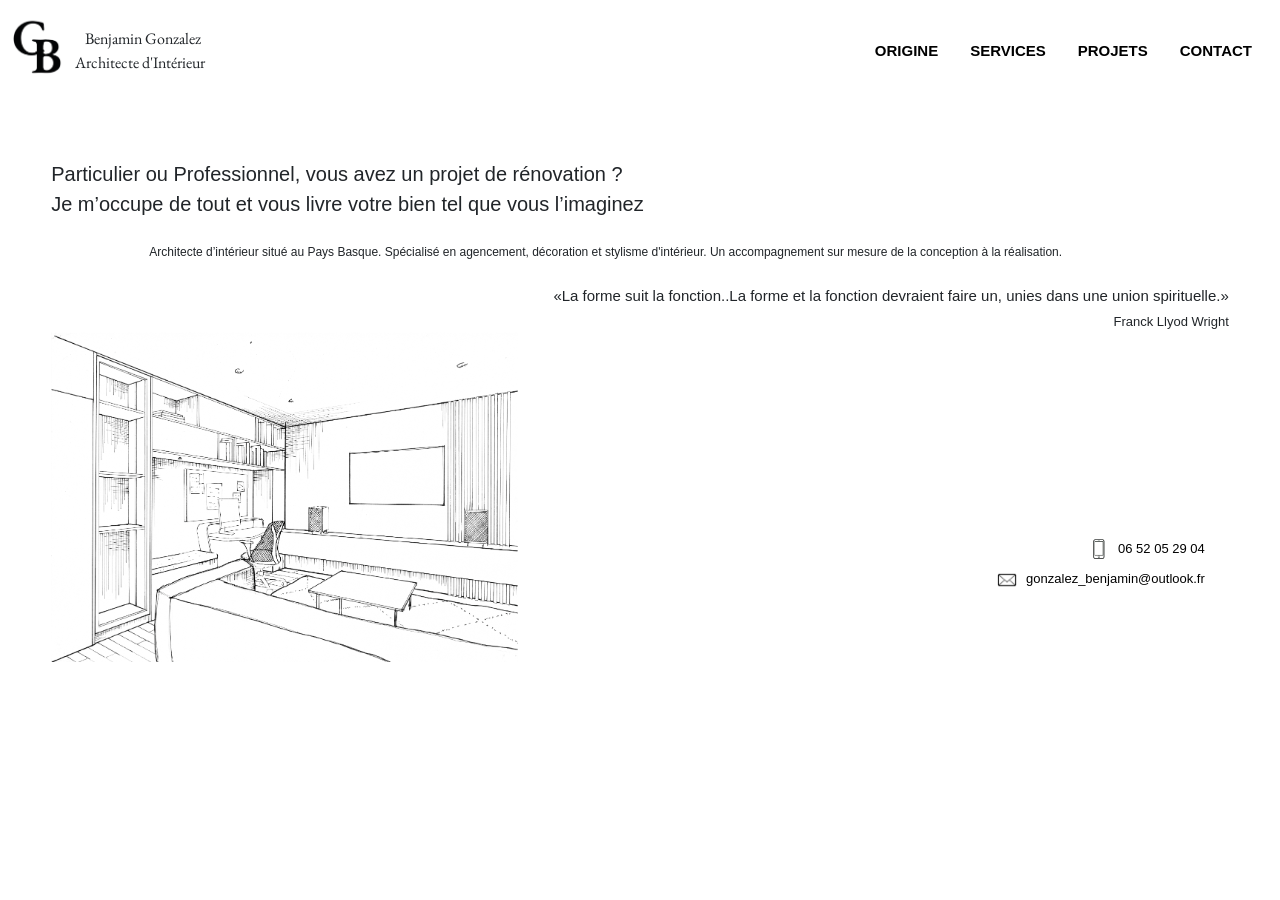
==== index.html @ a5ef7434 "change" ====
<!doctype html>
<html class="no-js" lang="fr">

<head>
  <meta charset="utf-8">
  <meta name="viewport" content="width=device-width, initial-scale=1">

  <!-- Bootstrap CSS -->
  <link href="https://cdn.jsdelivr.net/npm/bootstrap@5.0.2/dist/css/bootstrap.min.css" rel="stylesheet" integrity="sha384-EVSTQN3/azprG1Anm3QDgpJLIm9Nao0Yz1ztcQTwFspd3yD65VohhpuuCOmLASjC" crossorigin="anonymous">
  <link rel="stylesheet" href="css/style.css">

  <title>Benjamin GONZALEZ - Architecte d'Intérieur</title>

  <meta name="description" content="Architecte d'Intérieur, je conçois des environnements sur mesure pour répondre aux besoins aussi bien des professionnels que des particuliers avec des concepts et des designs uniques.">
  <meta property="og:title" content="Architecte d'Intérieur">
  <meta property="og:type" content="Architecte d'Intérieur, je conçois des environnements sur mesure pour répondre aux besoins aussi bien des professionnels que des particuliers avec des concepts et des designs uniques.">
  <meta property="og:url" content="">
  <meta property="og:image" content="">

  <link rel="manifest" href="site.webmanifest">
  <meta name="theme-color" content="#fafafa">
  
  <link rel="apple-touch-icon" sizes="180x180" href="/apple-touch-icon.png">
  <link rel="icon" type="image/png" sizes="32x32" href="/favicon-32x32.png">
  <link rel="icon" type="image/png" sizes="16x16" href="/favicon-16x16.png">
  <link rel="manifest" href="/site.webmanifest">
  <link rel="mask-icon" href="/safari-pinned-tab.svg" color="#5bbad5">
  <meta name="msapplication-TileColor" content="#da532c">
  <meta name="theme-color" content="#ffffff">
</head>

<body>
  <header>
    <nav class="navbar navbar-light fixed-top bg-white">
      <div class="container-fluid">
        <a class="navbar-brand nav-link active" href="#section-1">
            <img src="img/initiale-GB.png" class="img-fluid initial-GB" alt="logo-GB" width="50" height="50"><div class="btn garamont" href="#section-1">
              <div class="my-auto">
                <div class="pl-5">
                  Benjamin Gonzalez
                </div>
                  Architecte d'Intérieur
              </div>
            </div>
          </a>
          <div class="my-auto d-flex d-none d-md-block">
            <div id="navbar" class="nav">
              <a class="btn btn-link lien-site nav-link" href="#section-2">ORIGINE</a>
              <a class="btn btn-link lien-site nav-link" href="#section-3">SERVICES</a>
              <a class="btn btn-link lien-site nav-link" href="#section-4">PROJETS</a>
              <a class="btn btn-link lien-site nav-link" href="#section-5">CONTACT</a>
            </div>
          </div>
      </div>
    </nav>
  </header>
  <div class="content" data-bs-spy="scroll" data-bs-target="#navbar" data-bs-smooth-scroll="true" data-offset="100">
    <div id="section-1">
      <div class="a-title">
        <div class="a-title-first">
          Particulier ou Professionnel, vous avez un projet de rénovation ?
        </div>
        <span class="d-none d-md-block">
          Je m’occupe de tout et vous livre votre bien tel que vous l’imaginez
        </span>
      </div>
      <div class="row">
        <div class="a-information">
          <div class="offset-sm-1">
            Architecte d’intérieur situé au Pays Basque. Spécialisé en agencement, décoration et stylisme d'intérieur. Un accompagnement sur mesure de la conception à la réalisation.
          </div>
        </div>
      </div>
      <div class="row a-citation-1">
        <div class="offset-sm-4 col-sm-8 d-none d-md-block">
          <div class="a-text">
            «La forme suit la fonction..La forme et la fonction devraient faire un, unies dans une union spirituelle.»
          </div>
          <div class="a-author">
            Franck Llyod Wright
          </div>
        </div>
        <div class="row">
          <div class="col-md-5">
            <img src="img/accueil.png" class="img-fluid" alt="accueil">
          </div>
          <div class="offset-md-3 col-md-4 a-contact">
            <div class="a-phone">
              <a class="a-link-phone" href="tel:0652052904">
                <img class="a-logo-phone" src="img/logo-phone.png" alt="logo-phone">
                06 52 05 29 04
              </a>   
            </div>
            <div class="a-mail">
              <a class="a-link-mail" href="mailto:gonzalez_benjamin@outlook.fr">
                <img class="a-logo-mail" src="img/logo-mail.png" alt="logo-mail">
                gonzalez_benjamin@outlook.fr
              </a>
            </div> 
          </div>
      </div>
      </div>
    </div>

    <div id="section-2">
      <div class="text text-center">
        <div class="row">
          <div class="o-title-origine d-block d-md-none">
            <span class="o-span-origine">
              ORIGINE
            </span>
          </div>
          <div class="col-md-1 d-none d-md-block">
            <div class="o-title-origine">
              <div>O</div>
              <div>R</div>
              <div>I</div>
              <div>G</div>
              <div>I</div>
              <div>N</div>
              <div>E</div>
            </div>
          </div>
          <div class="col-md-5">
            <div class="o-title">
              Travail à la main
            </div>
            <div class="o-content-1">
              Lorsque je m'engage dans l'étude d'un projet d'architecture d'intérieur, la réalisation de croquis à la main demeure une étape fondamentale. Ces croquis sont mes outils privilégiés pour donner vie à mes idées. Ils me permettent de visualiser rapidement différents concepts et d'explorer diverses options de design.
            </div>
            <div class="o-content-2">
              En plus de servir de moyen de communication efficace, les croquis manuels captent l'essence émotionnelle de l'espace que je crée.
            </div>
            <div class="o-citation-2  d-none d-md-block">
              «La réalisation de croquis à la main est cruciale dans mon processus d'architecture d'intérieur, offrant une exploration créative rapide et une communication efficace des idées avec clients et équipe, tout en apportant une dimension artistique et personnalisée à chaque projet.»      </div>
            </div>
          <div class="col-md-6">
            <img src="img/origine.jpg" class="img-fluid o-img-origine" alt="origine">
          </div>
        </div>
      </div>
    </div>
    
    <div id="section-3">
      <div class="text text-center s-h">
        <div class="row s-h">
          <div class="col-md-3 d-none d-md-block">
            <div class="s-background-service-1"></div>
          </div>
          <div class="s-service col-md-6">
            <div class="s-title-service text-center">
              <span class="s-span-service">
                SERVICES
              </span>
            </div>
            <div class="s-circle"></div>
            <div class="s-subtitle">
              Conseils agencements / Décoration
              <span class="s-price">A partir de 250 €</span>
            </div>
            <div class="s-info">
              Une salle de bain | une cuisine | ... Liste shopping | Conseils décorations | Planches Tendances
            </div>
            <div class="s-circle"></div>
            <div class="s-subtitle">
              Une Pièce à modifier
              <span class="s-price">A Partir de 600 €</span>
            </div>
            <div class="s-info">
              Peinture | Pose de mobilier | Revêtements de sols et murals | Aménagements intérieurs personnalisés pour votre espace | Modélisations 3D | Plans 2D
            </div>
            <div class="s-circle"></div>
            <div class="s-subtitle">
              Une Rénovation globale légère
              <span class="s-price">A partir de 20 € / m²</span>
            </div>
            <div class="s-info">
              Peinture | Rénovation cuisine | Rénovation salle de bain | Changement des fenêtres | Création & modification des cloisons non porteuses  | Aménagements intérieurs personnalisés pour votre espace | Modélisations 3D | Plans 2D  | Budget estimatif suivis du projet    
            </div>
            <div class="s-circle"></div>
            <div class="s-subtitle">
              Une Rénovation globale complète
              <span class="s-price">A partir de 25 € / m²</span>
            </div>
            <div class="s-info">
              Peinture | Rénovation cuisine | Rénovation salle de bain | Changement des fenêtres | Création & modification des cloisons non porteuses  | Aménagements intérieurs personnalisés pour votre espace | Modélisations 3D | Plans 2D  | Budget estimatif suivis du projet              
            </div>            
          </div>
          <div class="col-md-3 d-none d-md-block">
            <div class="s-background-service-2"></div>
          </div>
        </div>
      </div>
    </div>
    <div id="section-4">
      <div class="text p-text">
        <div class="row">
          <div class="p-title-projet d-block d-md-none">
            <span class="p-span-projet">
              PROJETS
            </span>
          </div>
          <div class="text-center col-sm-1 d-none d-md-block">
            <div class="p-title-projet">
              <div>P</div>
              <div>R</div>
              <div>O</div>
              <div>J</div>
              <div>E</div>
              <div>T</div>
              <div>S</div>
            </div>
          </div>
          <div class="p-projet offset-md-2 col-md-6">
            <div class="text-center">
              <img src="img/projet-1.JPG" class="rounded p-img-projet" alt="projet-1">
              <div class="p-libelle">Projet Anglet - Chambre</div>
            </div>
          </div>
        </div>
      </div>
    </div>
    <div id="section-5">
      <div class="row">
        <div class="c-title-contact">
          <span class="c-span-contact">
            CONTACT
          </span>
        </div>
        <div class="offset-md-1 col-md-5">
          <div class="c-contact">
            <div class="c-info">
              <div>
                Particulier ou Professionnel, que se soit pour une mission partielle ( Esquisse, Permis de construire) ou une mission complète ( de l’esquisse au rendu de l’ouvrage après suivi des travaux)…
              </div>
              <div>
                En parler, échanger, se rencontrer…
              </div>
              <div>
                Prenons rendez-vous.
              </div>
            </div>
            <div class="c-phone">
              <a class="c-link-phone" href="tel:0652052904">
                <img class="c-logo-phone" src="img/logo-phone.png" alt="logo-phone">
                06 52 05 29 04
              </a>
            </div>
            <div class="c-mail">
              <a class="c-link-mail" href="mailto:gonzalez_benjamin@outlook.fr">
                <img class="c-logo-mail" src="img/logo-mail.png" alt="logo-mail">
                gonzalez_benjamin@outlook.fr
              </a>
            </div>
            <div class="c-insta">
              <a class="c-link-insta" href="https://www.instagram.com/benjamin.gonzalez_designer?utm_source=ig_web_button_share_sheet&igsh=ZDNlZDc0MzIxNw==" target="_blank">
                <img class="c-logo-insta" src="img/logo-insta.png" alt="logo-insta">
                @benjamin.gonzalez_designer
              </a>
            </div>
          </div>
        </div>
        <div class="col-md-6">
          <img src="img/contact.png" class="img-fluid" alt="contact">
        </div>
      </div>
    </div>
  </div>
  <script src="https://cdn.jsdelivr.net/npm/bootstrap@5.0.2/dist/js/bootstrap.bundle.min.js" integrity="sha384-MrcW6ZMFYlzcLA8Nl+NtUVF0sA7MsXsP1UyJoMp4YLEuNSfAP+JcXn/tWtIaxVXM" crossorigin="anonymous"></script>
  <script src="js/app.js"></script>
</body>

</html>
---- css/style.css ----
/*! HTML5 Boilerplate v9.0.0-RC1 | MIT License | https://html5boilerplate.com/ */

/* main.css 3.0.0 | MIT License | https://github.com/h5bp/main.css#readme */
/*
 * What follows is the result of much research on cross-browser styling.
 * Credit left inline and big thanks to Nicolas Gallagher, Jonathan Neal,
 * Kroc Camen, and the H5BP dev community and team.
 */

/* ==========================================================================
   Base styles: opinionated defaults
   ========================================================================== */

@font-face {
  font-family: EbGaramont;
  src: url(../fonts/EBGaramond-VariableFont_wght.ttf);
}
@font-face {
  font-family: UbuntuRegular;
  src: url(../fonts/Ubuntu-Regular.ttf);
}
@font-face {
  font-family: UbuntuBold;
  src: url(../fonts/Ubuntu-Bold.ttf);
}
@font-face {
  font-family: DansingScript;
  src: url(../fonts/DancingScript-VariableFont_wght.ttf);
}
html {
  color: #222;
  font-size: 1em;
  line-height: 1.4;
}
html, body {
  height: 100%;
  margin: 0;
}

/*
 * css developement website
 */

 /*
 * css header
  */
body{
 overflow-y: hidden
}
header{
  height: 100px;
}
.lien-site{
  color: black;
  text-decoration: none;
  font-weight: bold;
  font-family: Ubuntu, sans-serif;
  font-size: 15px;
}
.pl-5{
  padding-left: 5px;
}
.garamont{
  font-family: EbGaramont, serif;
}
@media only screen and (max-width: 576px) {
  .initial-GB{
    height: 70px !important
  }
}
.content{
  height: 100%;
  overflow-y: auto;
  overflow-x: hidden;
  position: fixed;
  scroll-behavior: smooth;
}

/*
 * css section-1
 */
#section-1{
  height: 100%;
  padding: 0% 4% 0% 4%;
  font-family: UbuntuRegular, sans-serif;
}
@media only screen and (max-width: 576px) {
  #section-1{
    height:auto
  }
}
.a-title{
  font-size:20px;
  padding-top: 5%;
}
@media only screen and (max-width: 576px) {
  .a-title{
    padding-bottom: 5%;
  }
}
.a-title-first{
  font-family: UbuntuBold, sans-serif;   
}
.a-information{
  font-family: UbuntuBold, sans-serif;
  font-size: 12px;
  padding-top: 2%;
  padding-bottom: 2%;
}
@media only screen and (max-width: 576px) {
  .a-information{
    padding-bottom: 5%;
  }
}
.a-citation-1{
  font-family: UbuntuRegular, sans-serif;
  text-align: right;
}
.a-text{
  font-size: 15px;
}
.a-author{
  font-size:13px;
  padding-top: 5px;
}
.a-contact{
  font-size: 13px;
  font-family: UbuntuRegular, sans-serif;
  margin-top: 15%;
}
.a-phone{
  font-family: UbuntuBold, sans-serif;
  padding-top: 30px;
}
.a-logo-phone{
  height: 20px;
  margin-right: 5px;
}
.a-link-phone{
  text-decoration: none;
  color: black;
}
.a-mail{      
  font-family: UbuntuBold, sans-serif;
  padding-top: 10px;
}
.a-logo-mail{
  height: 20px;
  margin-right: 5px;
}
.a-link-mail{
  text-decoration: none;
  color: black;
}

/*
 * css section-2
 */
#section-2{
  height: 100%;
}
@media only screen and (max-width: 576px) {
  #section-2{
    height: auto;
  }
}
.o-img-origine{
  max-width: 95%;
}
@media only screen and (max-width: 768px) {
  .o-img-origine{
    padding-left: 5%;
    padding-right: 5%;
  }
}
.o-title-origine{
  font-family: UbuntuBold, sans-serif;
  font-size: 40px;
  padding-left: 6px;
  border-right: 2px solid black;
}
@media only screen and (max-width: 576px) {
  .o-title-origine{
    font-family: UbuntuBold, sans-serif;
    font-size: 25px;
    margin-left: 5px;
    padding-top: 5%;
    padding-left: 5%;
    text-align: left;
    margin-top: 30px;
  }
}
@media only screen and (min-width:567px) and (max-width: 768px) {
  .o-title-origine{
    padding-bottom: 2%;
  }
}
.o-span-origine{
  letter-spacing: 5px;
  border-bottom: 2px solid black;
}
.o-title{
  font-family: UbuntuBold, sans-serif;
  font-size: 15px;
  padding-bottom: 10px;
  text-align: left;
  margin-top: 30px;
}
@media only screen and (max-width: 768px) {
  .o-title{
    padding-left: 5%;
    padding-right: 5%;
  }
}
.o-content-1{
  font-family: UbuntuRegular, sans-serif;
  font-size: 14px;
  padding-bottom: 10px;
  text-align: left;
}
.o-content-2{
  font-family: UbuntuRegular, sans-serif;
  font-size: 14px;
  padding-bottom: 20px;
  text-align: left;   
}
.o-content-1{
  padding-left: 5%;
  padding-right: 5%;
}
.o-content-2{
  padding-left: 5%;
  padding-right: 5%;
}
.o-citation-2{
  font-family: DansingScript, cursive;
  margin-top: 8%;
}

/*
 * css section-3
 */
#section-3{
  font-family: UbuntuRegular, sans-serif;
  font-size: 13px;
  height: 100%;
}
@media only screen and (max-width: 576px) {
  #section-3{
    height: auto;
  }
}
.s-h{
  height: 100%;
}
.s-background-service-1{
  background: url(../img/service-1.jpg);
  height: 100%;
  width: 100%;
  background-size: cover;
}
.s-background-service-2{
  background: url(../img/service-2.jpg);
  height: 100%;
  width: 100%;
  background-size: cover;
}
.s-title-service{
  font-family: UbuntuBold, sans-serif;
  font-size: 55px;
  padding-top: 5%;
}
@media only screen and (max-width: 576px) {
  .s-title-service{
    font-size: 25px;
    padding-left: 5%;
    padding-bottom: 5%;
    margin-top: 30px;
  }
}
@media only screen and (min-width:567px) and (max-width: 768px) {
  .s-title-service{
    font-size: 40px;
    padding-left: 5%;
    padding-bottom: 5%;
    margin-top: 30px;
  }
}
.s-span-service{
  border-bottom: 2px solid black;
  letter-spacing: 10px;
}
.s-service{
  padding-top: 1%;
}
@media only screen and (max-width: 768px) {
  .s-service{
    padding-left: 5%;
    padding-right: 5%;
  }
}
.s-span-service{
  border-bottom: 2px solid black;
  letter-spacing: 5px;
}
.s-circle{
  border-radius: 10px;
  background: black;
  height: 10px;
  width: 10px;
  display: inline-block;
  margin-bottom: 5px;
  margin-top: 5px;
}
.s-subtitle{
  font-family: UbuntuBold, sans-serif;
  font-size: 15px;
  padding-bottom: 5px;
  text-align: center;
}
.s-price{
  font-size: smaller;
  padding-left: 10px;
}
.s-info{
  padding-bottom: 10px
}

/*
 * css section-4
 */
#section-4{
  height: 100%;
  font-family: UbuntuRegular, sans-serif;
}
@media only screen and (max-width: 576px) {
  #section-4{
    height: auto;
  }
}
.p-text{
  padding-top: 5%;
}
@media only screen and (max-width: 576px) {
  padding-top: 0%;
}
.p-img-projet{
  height:350px;
  width: 350px;
  border:1px solid black;
  margin-top:15%
}
.p-title-projet{
  font-family: UbuntuBold, sans-serif;
  font-size: 40px;
  margin-top: 30px;
  padding-left: 6px;
  border-right: 2px solid black;
}
@media only screen and (max-width: 576px) {
  .p-title-projet{
    font-size: 25px;
    margin-left: 5px;
    margin-top: 5%;
    letter-spacing: 5px;
    padding-left: 5%;
  }
}
@media only screen and (min-width:567px) and (max-width: 768px) {
  .p-title-projet{
    font-size: 40px;
    margin-left: 5px;
    margin-top: 5%;
    letter-spacing: 5px;
    padding-left: 5%;
  }
}
@media only screen and (max-width: 768px) {
  .p-span-projet{
    border-bottom: 2px solid black;
    letter-spacing: 5px;
  }
}
.p-libelle{
  font-size: 13px;
  padding-top: 10px;
}
.p-projet{
  vertical-align: middle;
}

/*
 * css section-5
 */
#section-5{
  font-family: UbuntuRegular, sans-serif;
  font-size: 13px;
  height: 100%;
}
.c-title-contact{
  font-family: UbuntuBold, sans-serif;
  font-size: 55px;
  padding-top: 5%;
  padding-left: 5%;
  letter-spacing: 10px;
}
@media only screen and (max-width: 576px) {
  .c-title-contact{
    font-size: 25px;
    margin-left: 5px;
    margin-top: 5%;
    letter-spacing: 5px;
  }
}
@media only screen and (min-width:567px) and (max-width: 768px) {
  .c-title-contact{
    font-size: 40px;
    margin-left: 5px;
    margin-top: 5%;
    letter-spacing: 5px;
  }
}
.c-span-contact{
  border-bottom: 2px solid black;
}
.c-contact{
  padding-top: 10%;
  text-align: center;
}
@media only screen and (max-width: 768px) {
  .c-contact{
    margin-left:5%;
    margin-right: 5%;
  }
}
.c-phone{
  font-family: UbuntuBold, sans-serif;
  padding-top: 30px;
}
.c-link-phone{
  text-decoration: none;
  color: black;
}
.c-logo-phone{
  height: 20px;
  margin-right: 5px;
}
.c-mail{
  font-family: UbuntuBold, sans-serif;
  padding-top: 10px;
}
.c-link-mail{
  text-decoration: none;
  color: black;
}
.c-logo-mail{
  height: 20px;
  margin-right: 5px;
}
.c-insta{      
  font-family: UbuntuBold, sans-serif;
  padding-top: 10px;
}
.c-link-insta{
  text-decoration: none;
  color: black;
}
.c-logo-insta{
  height: 20px;
  margin-right: 5px;
}
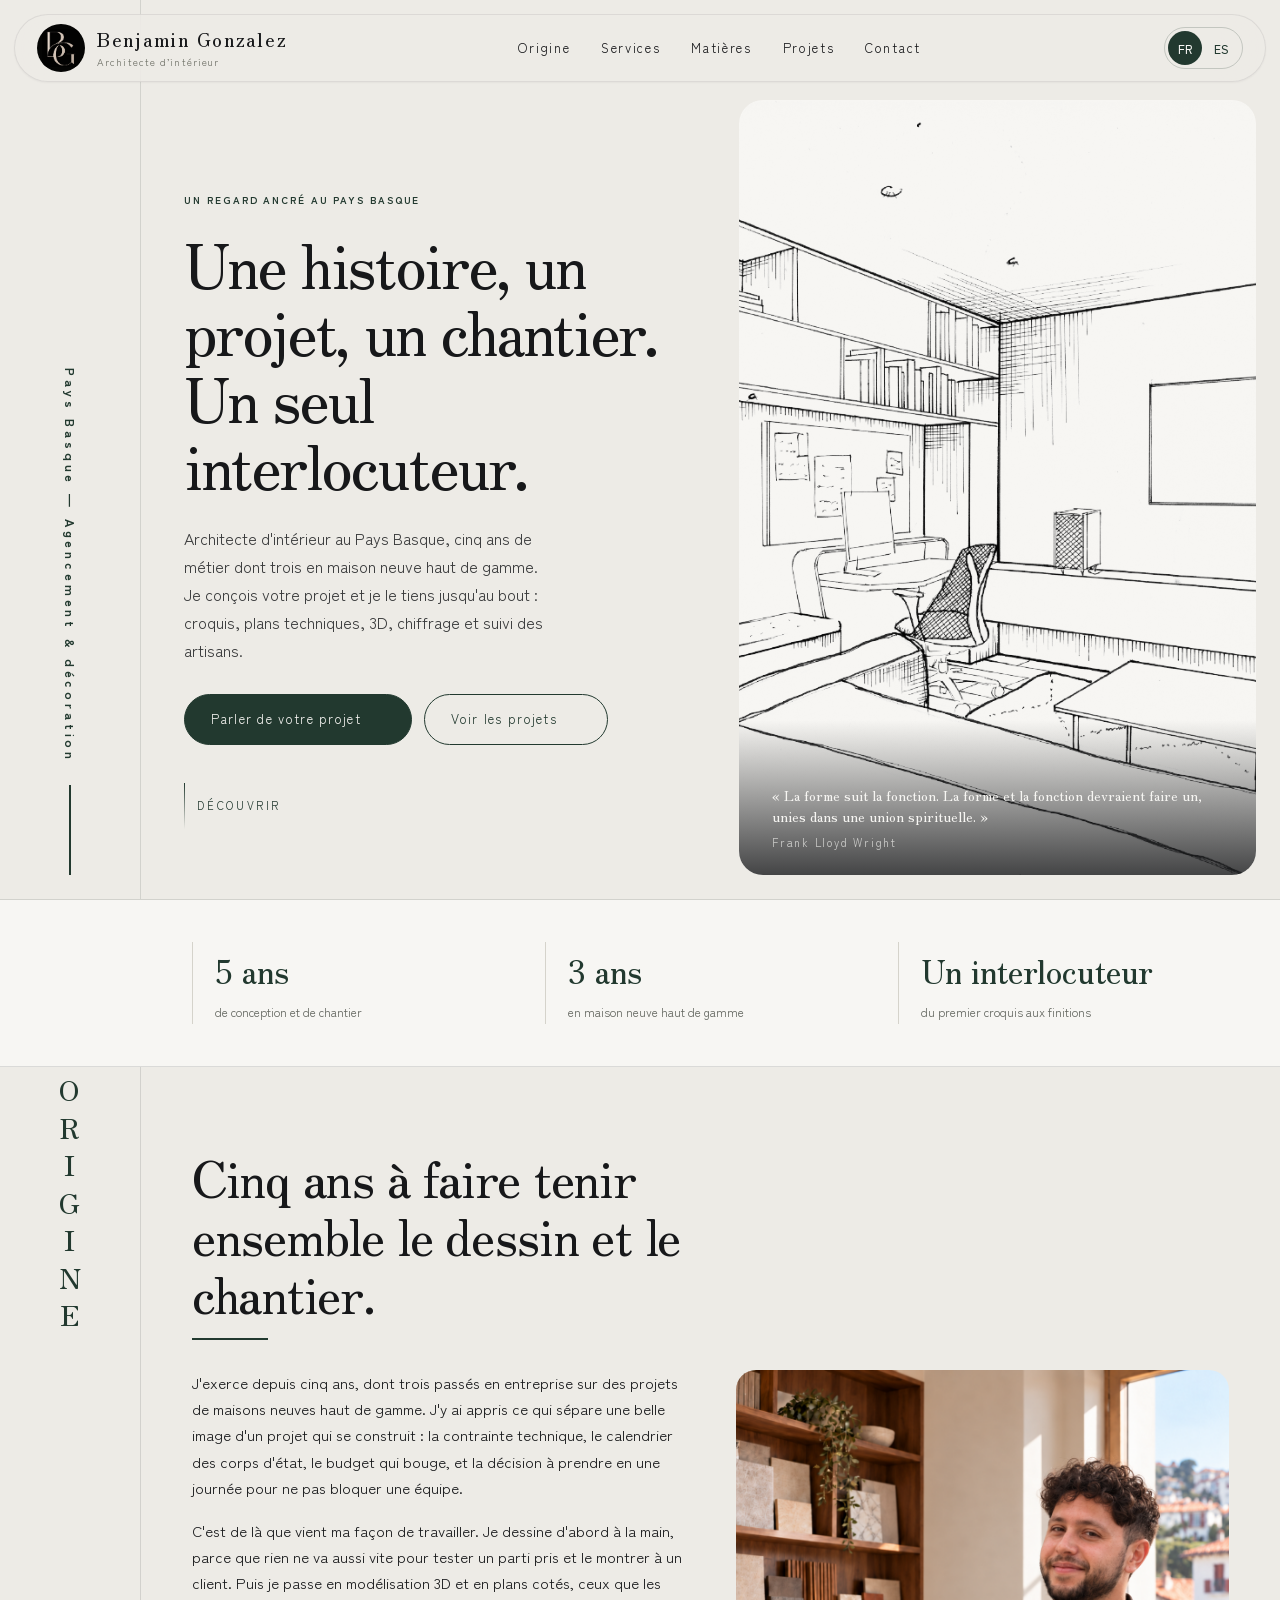
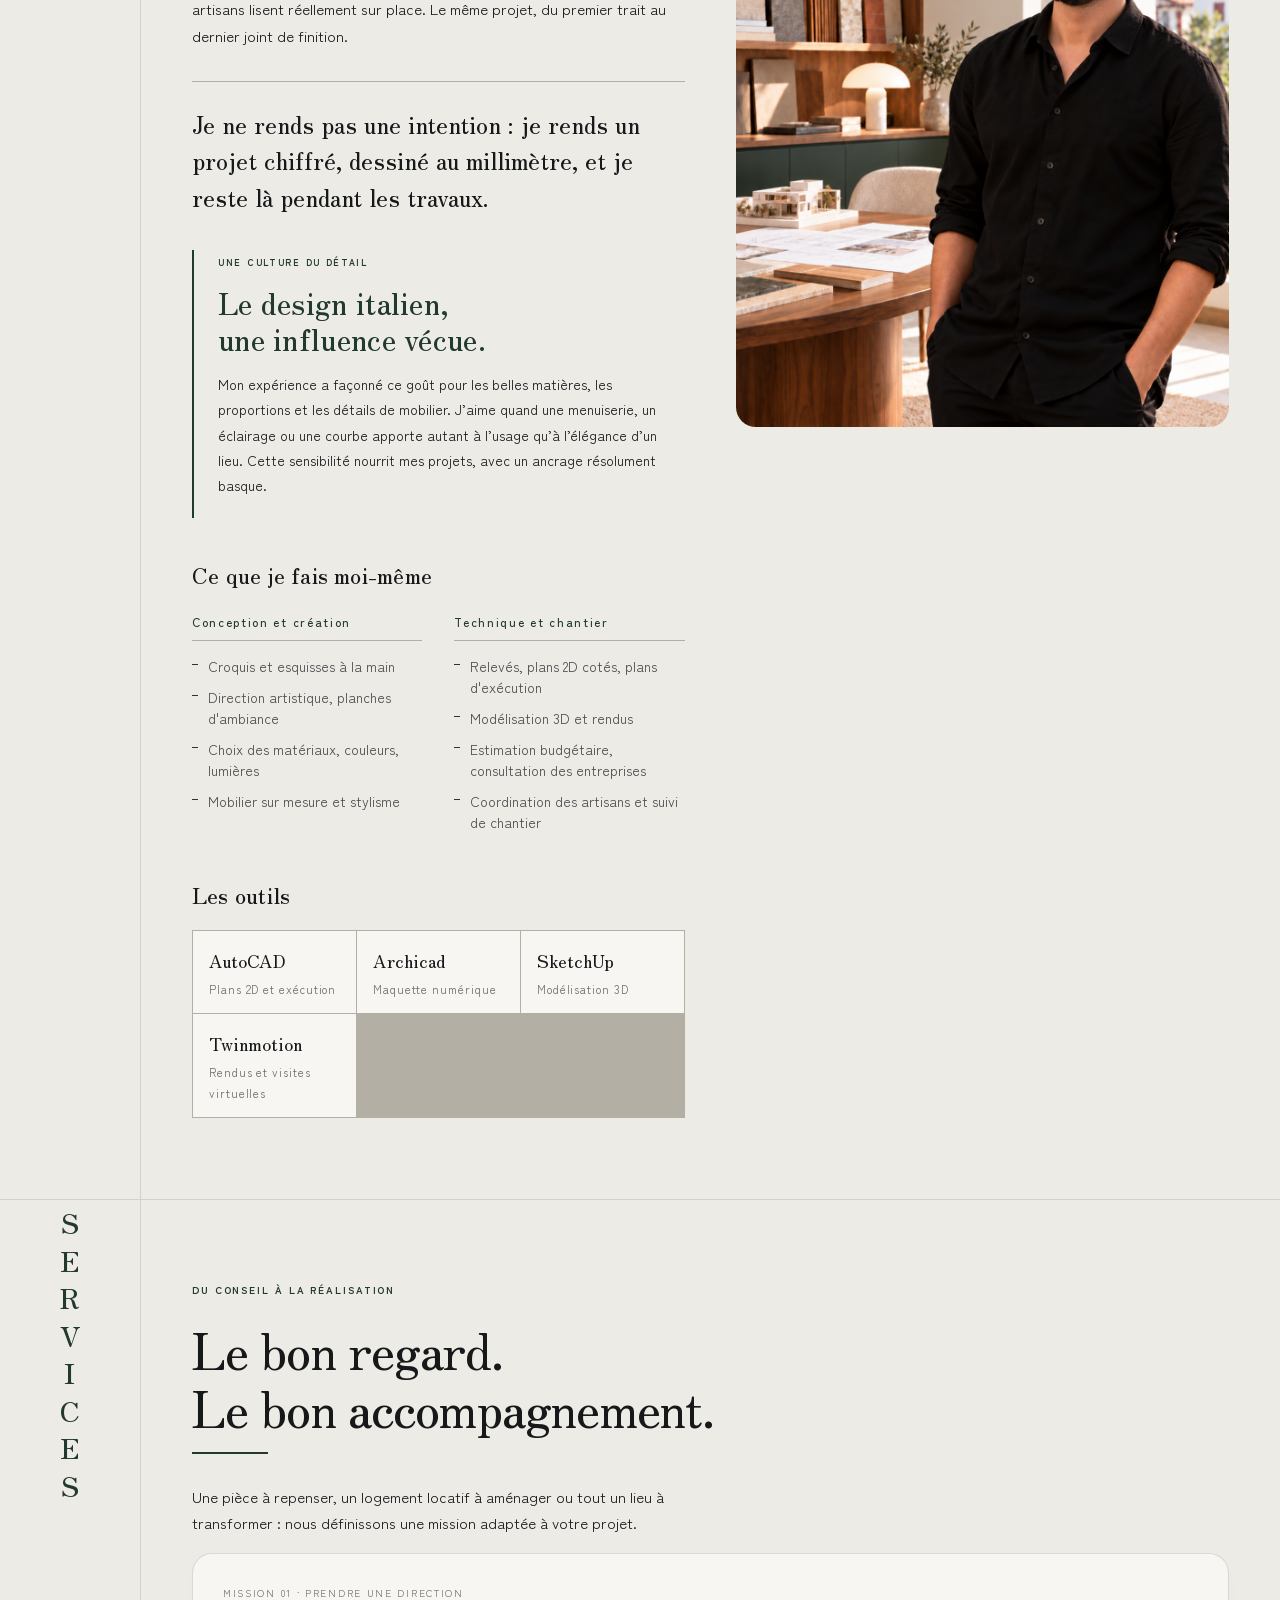
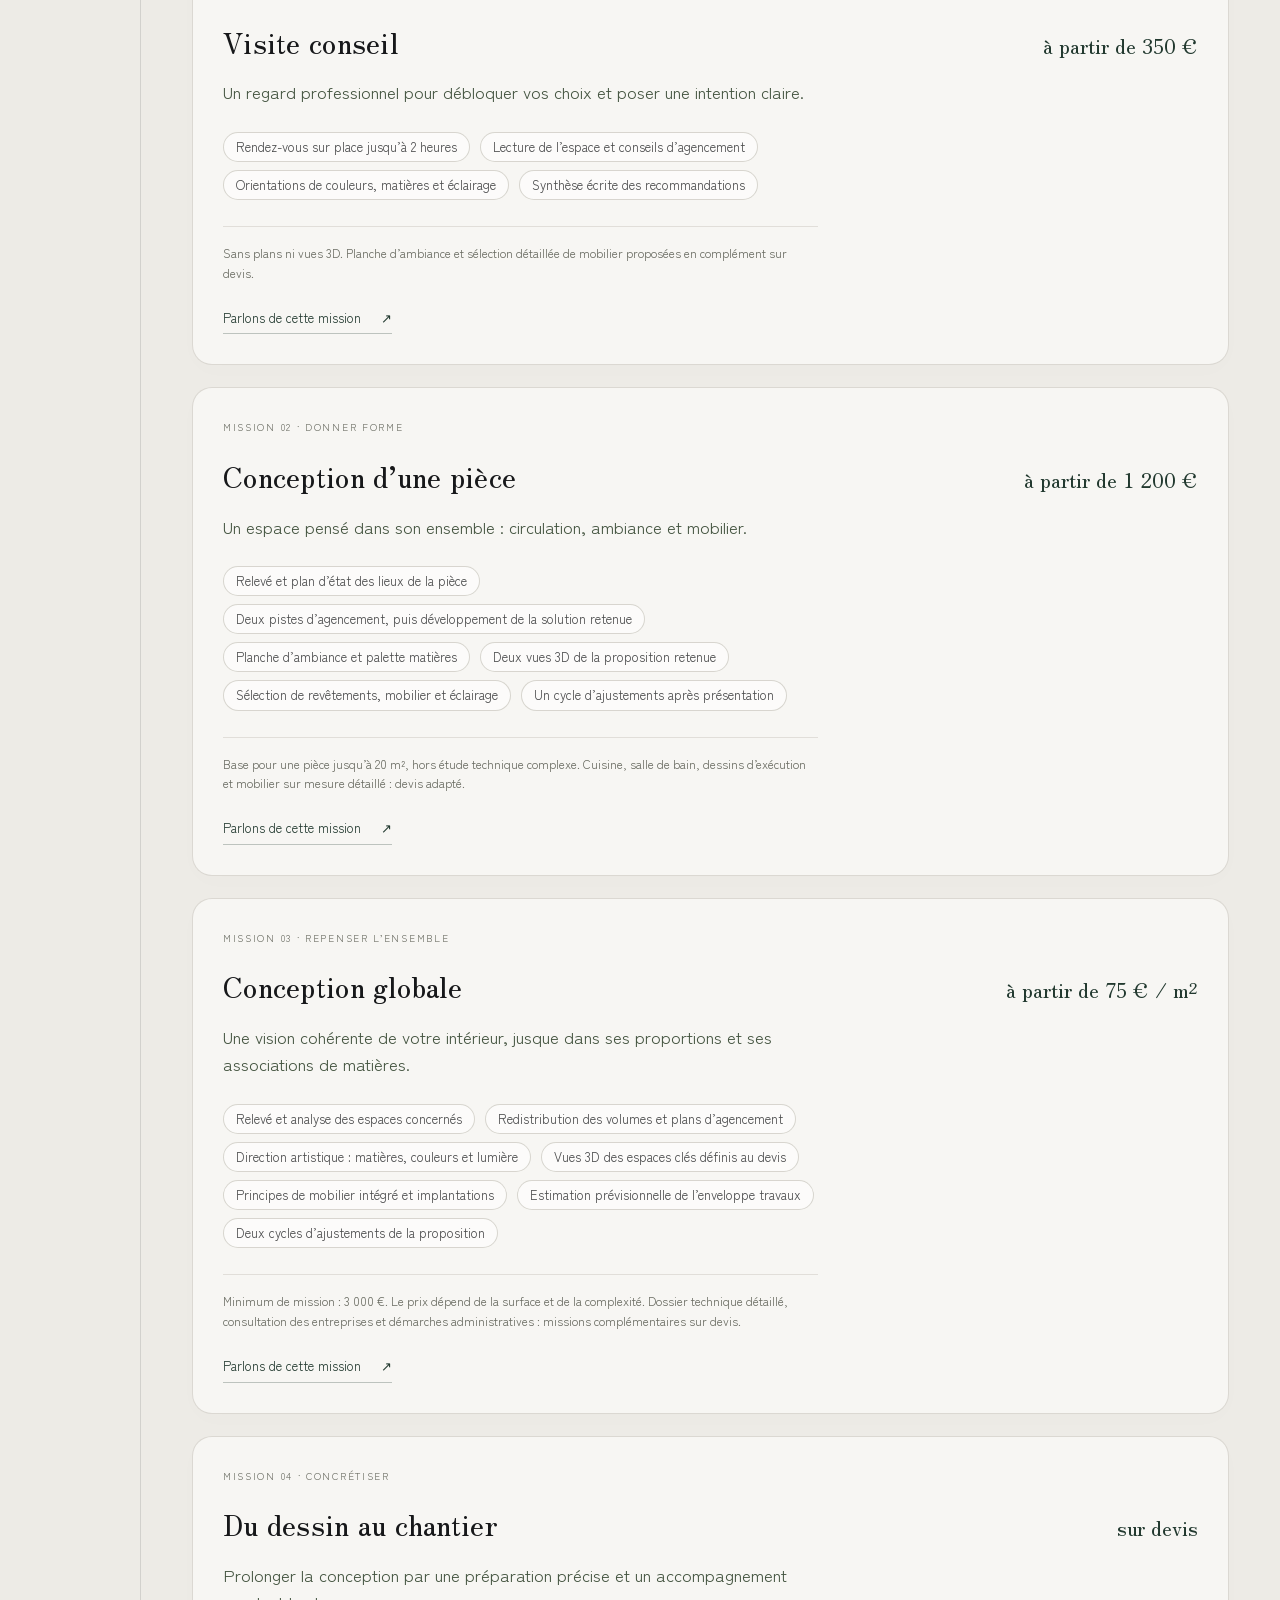
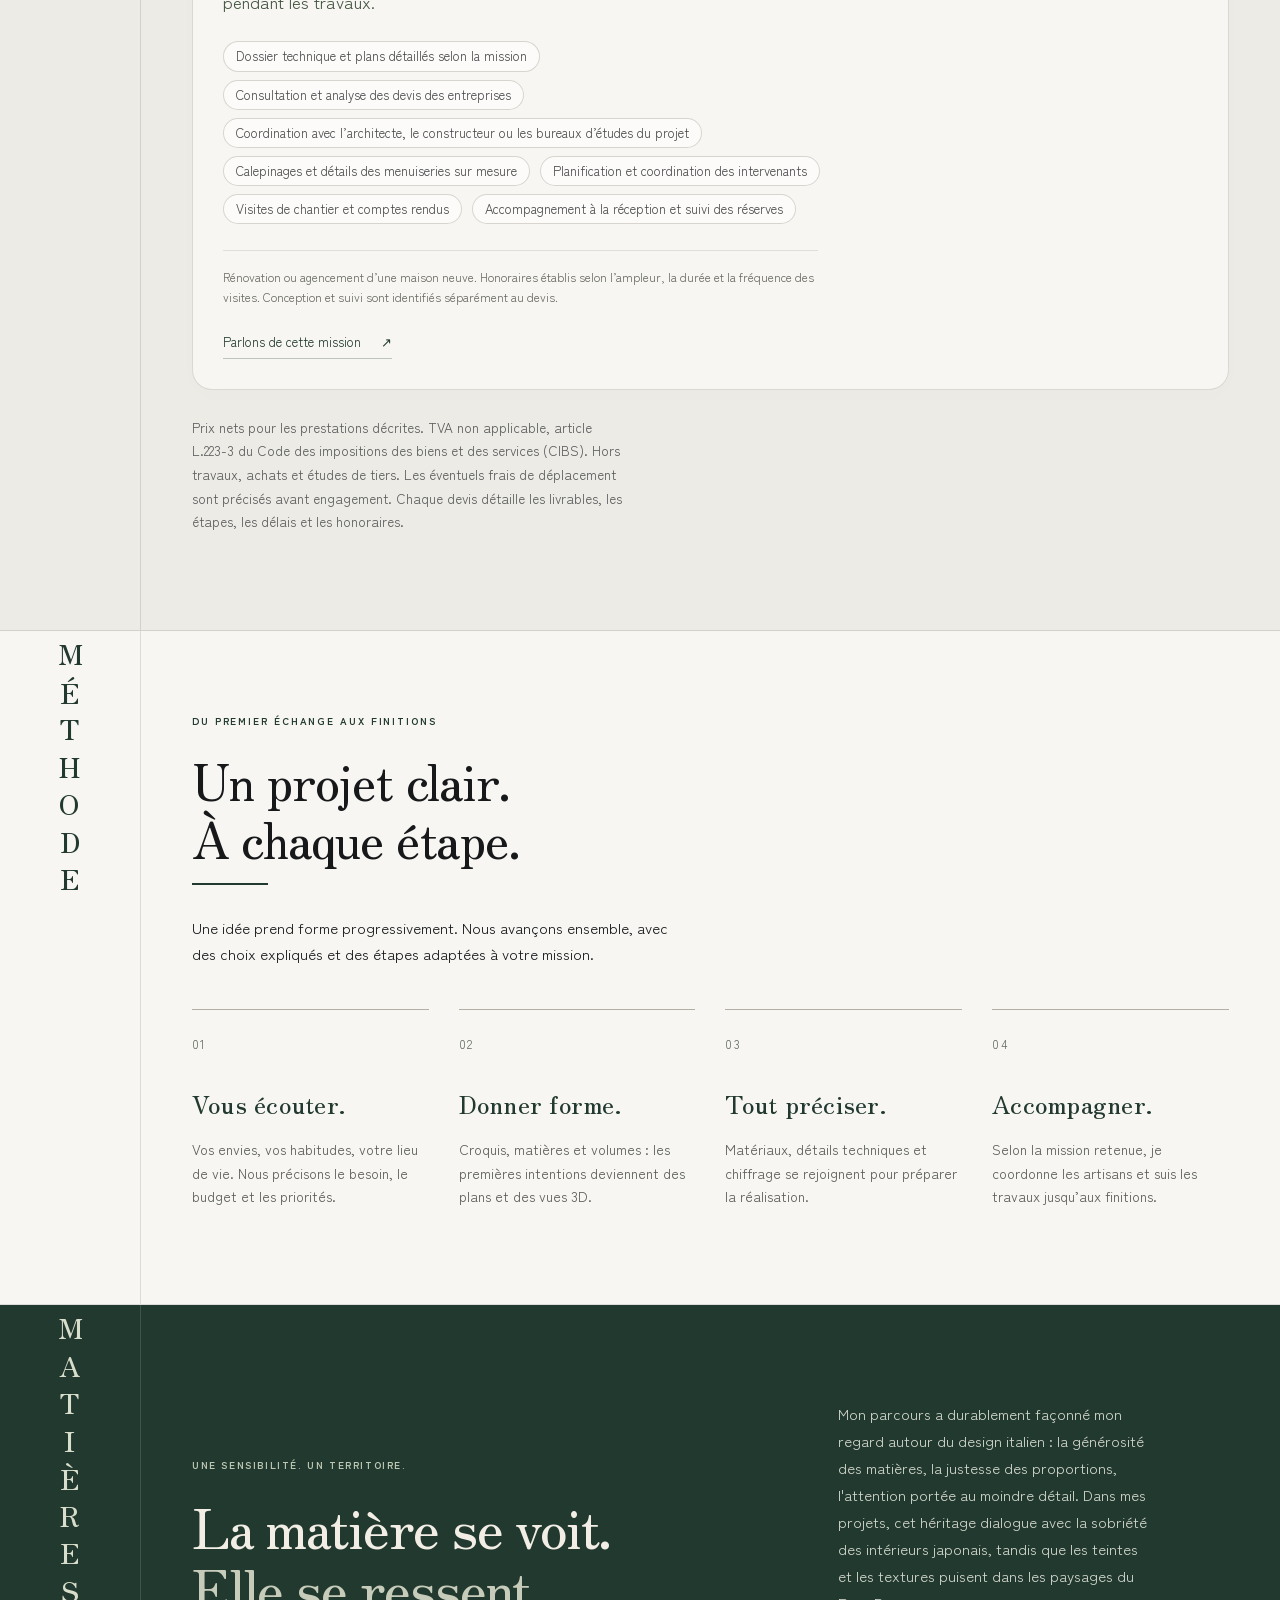
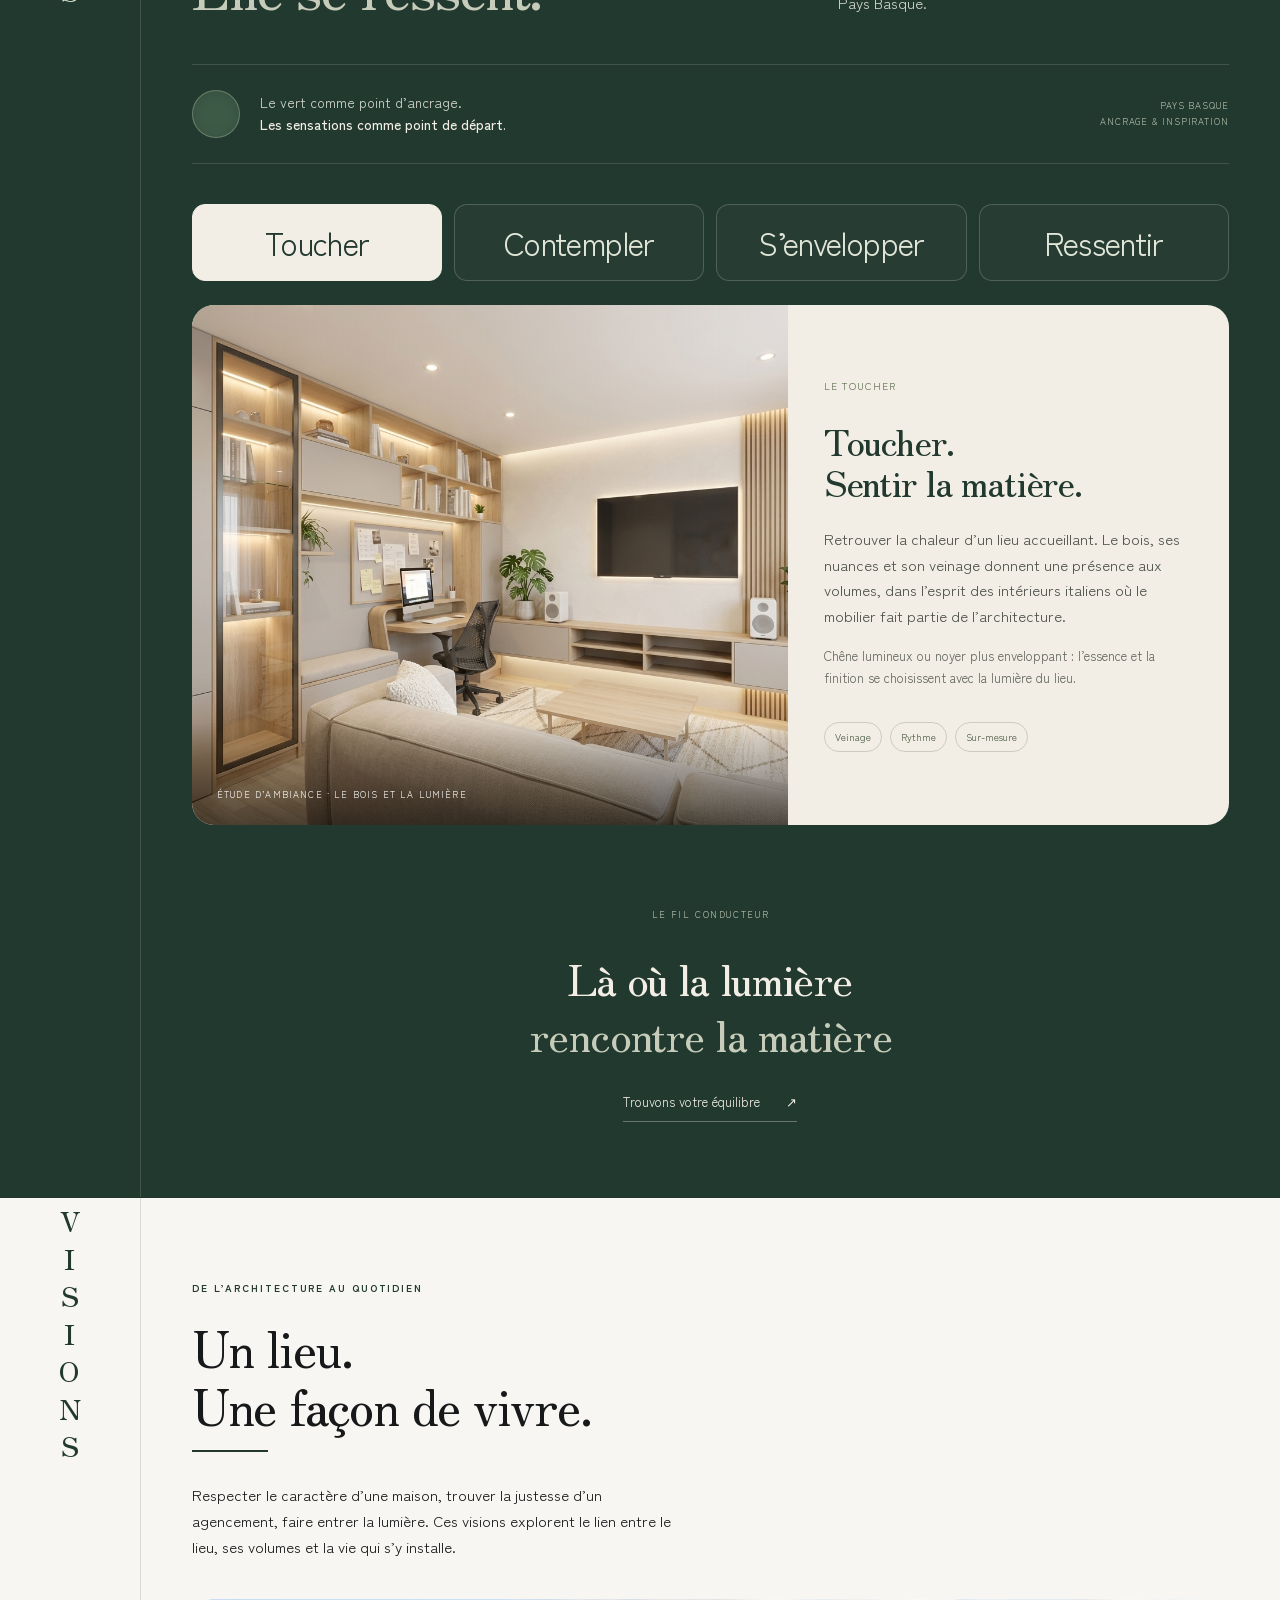
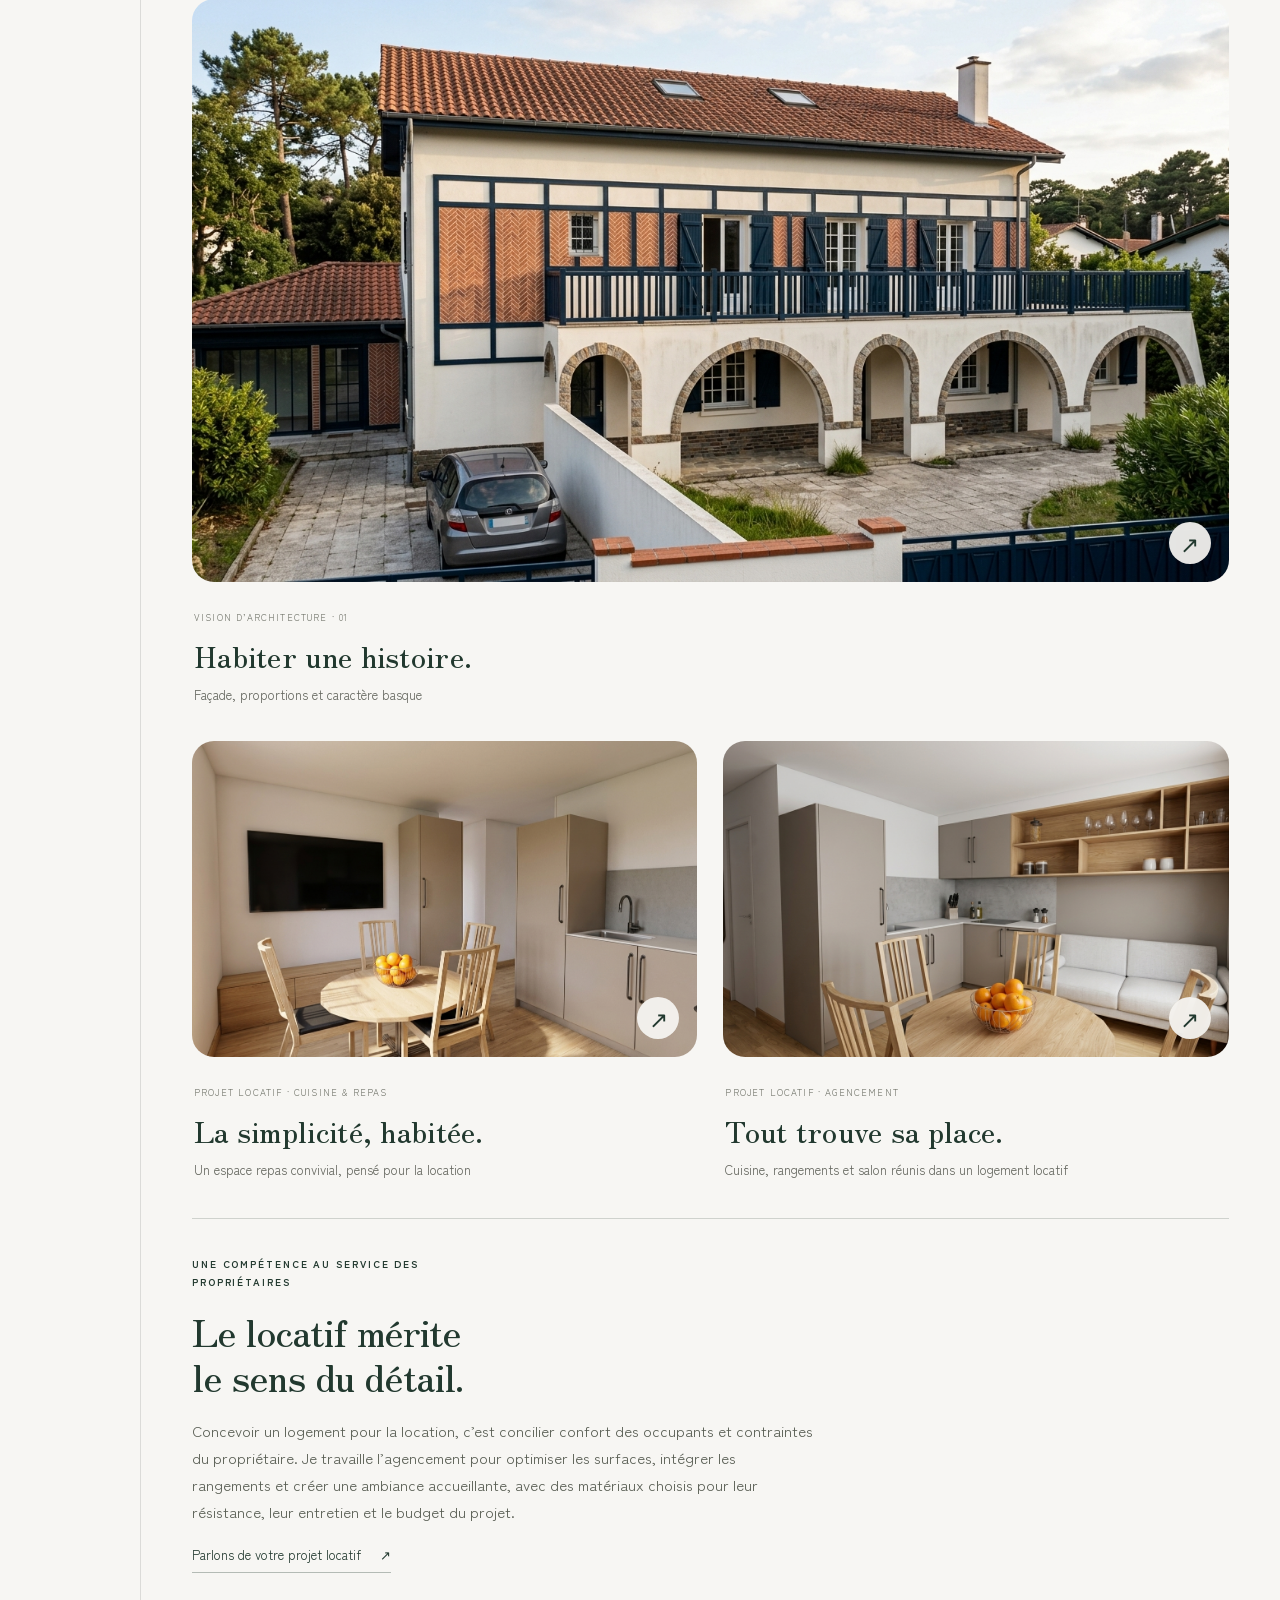
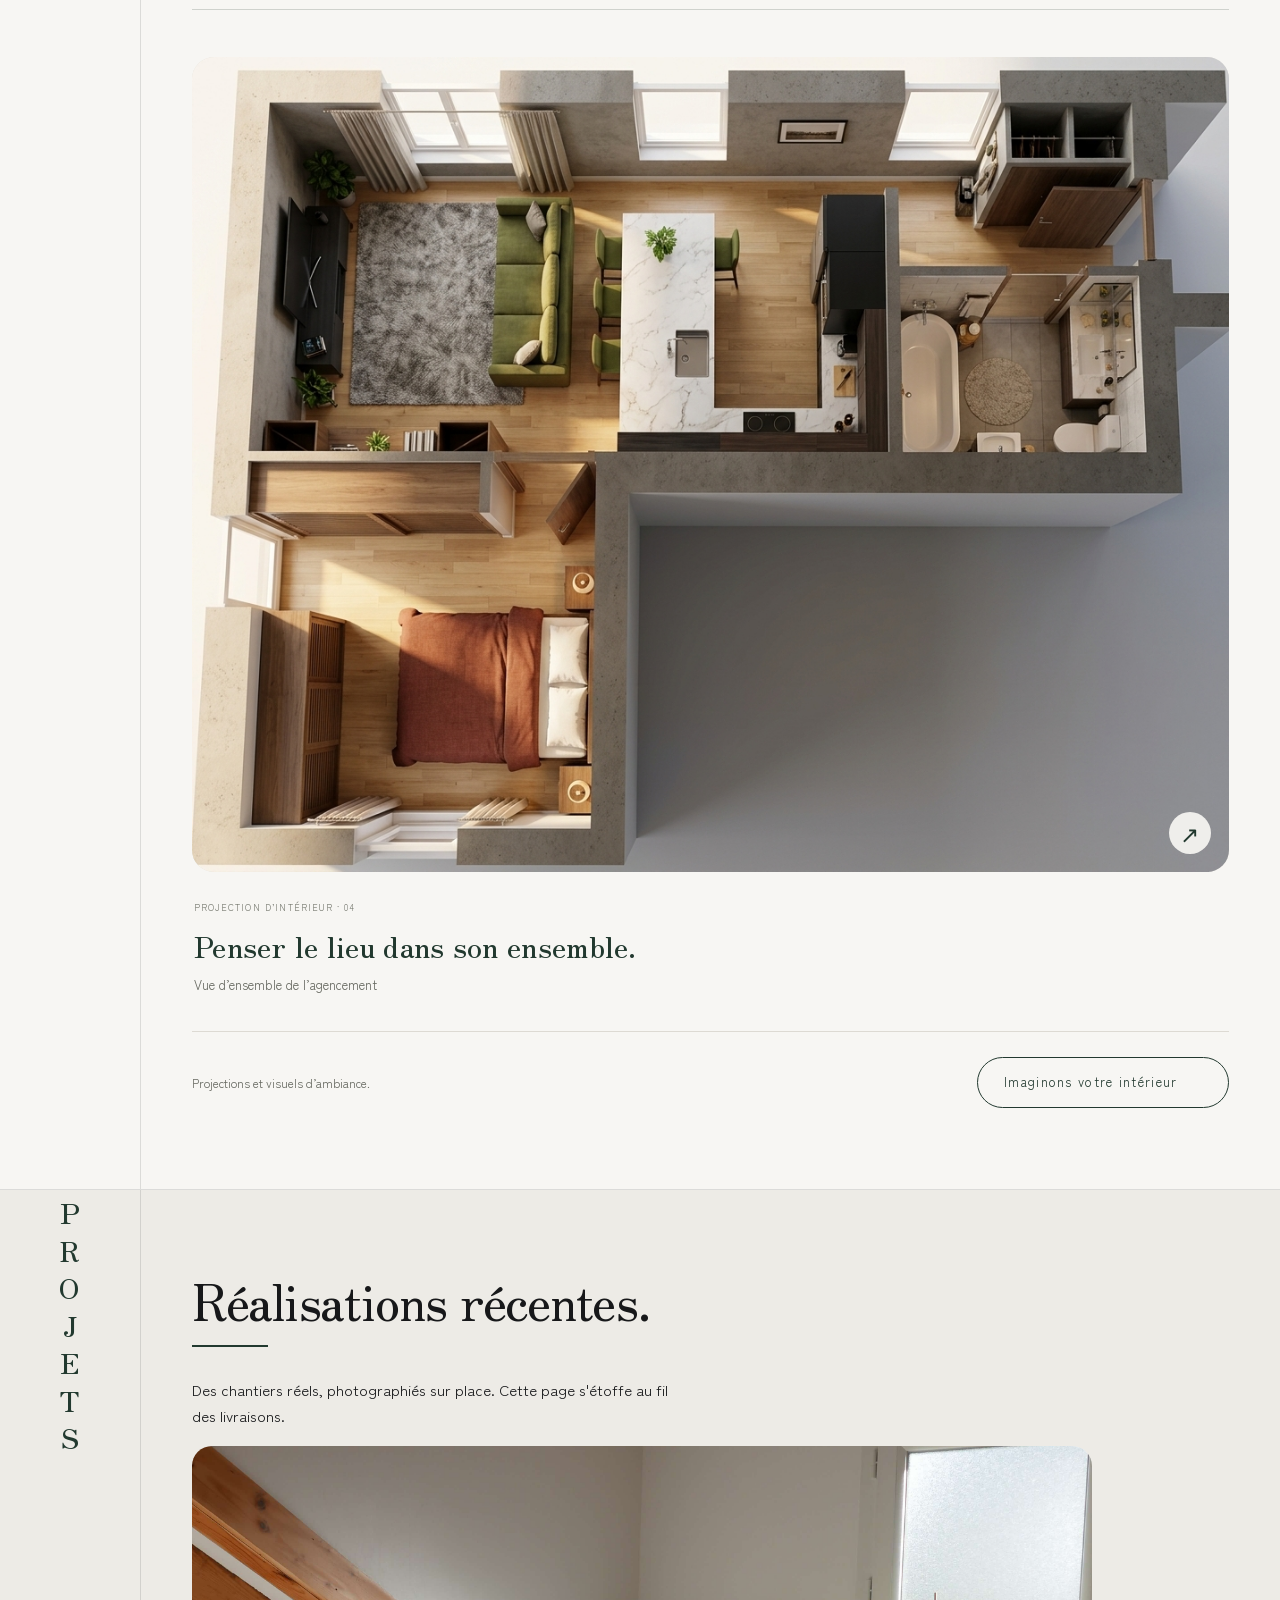
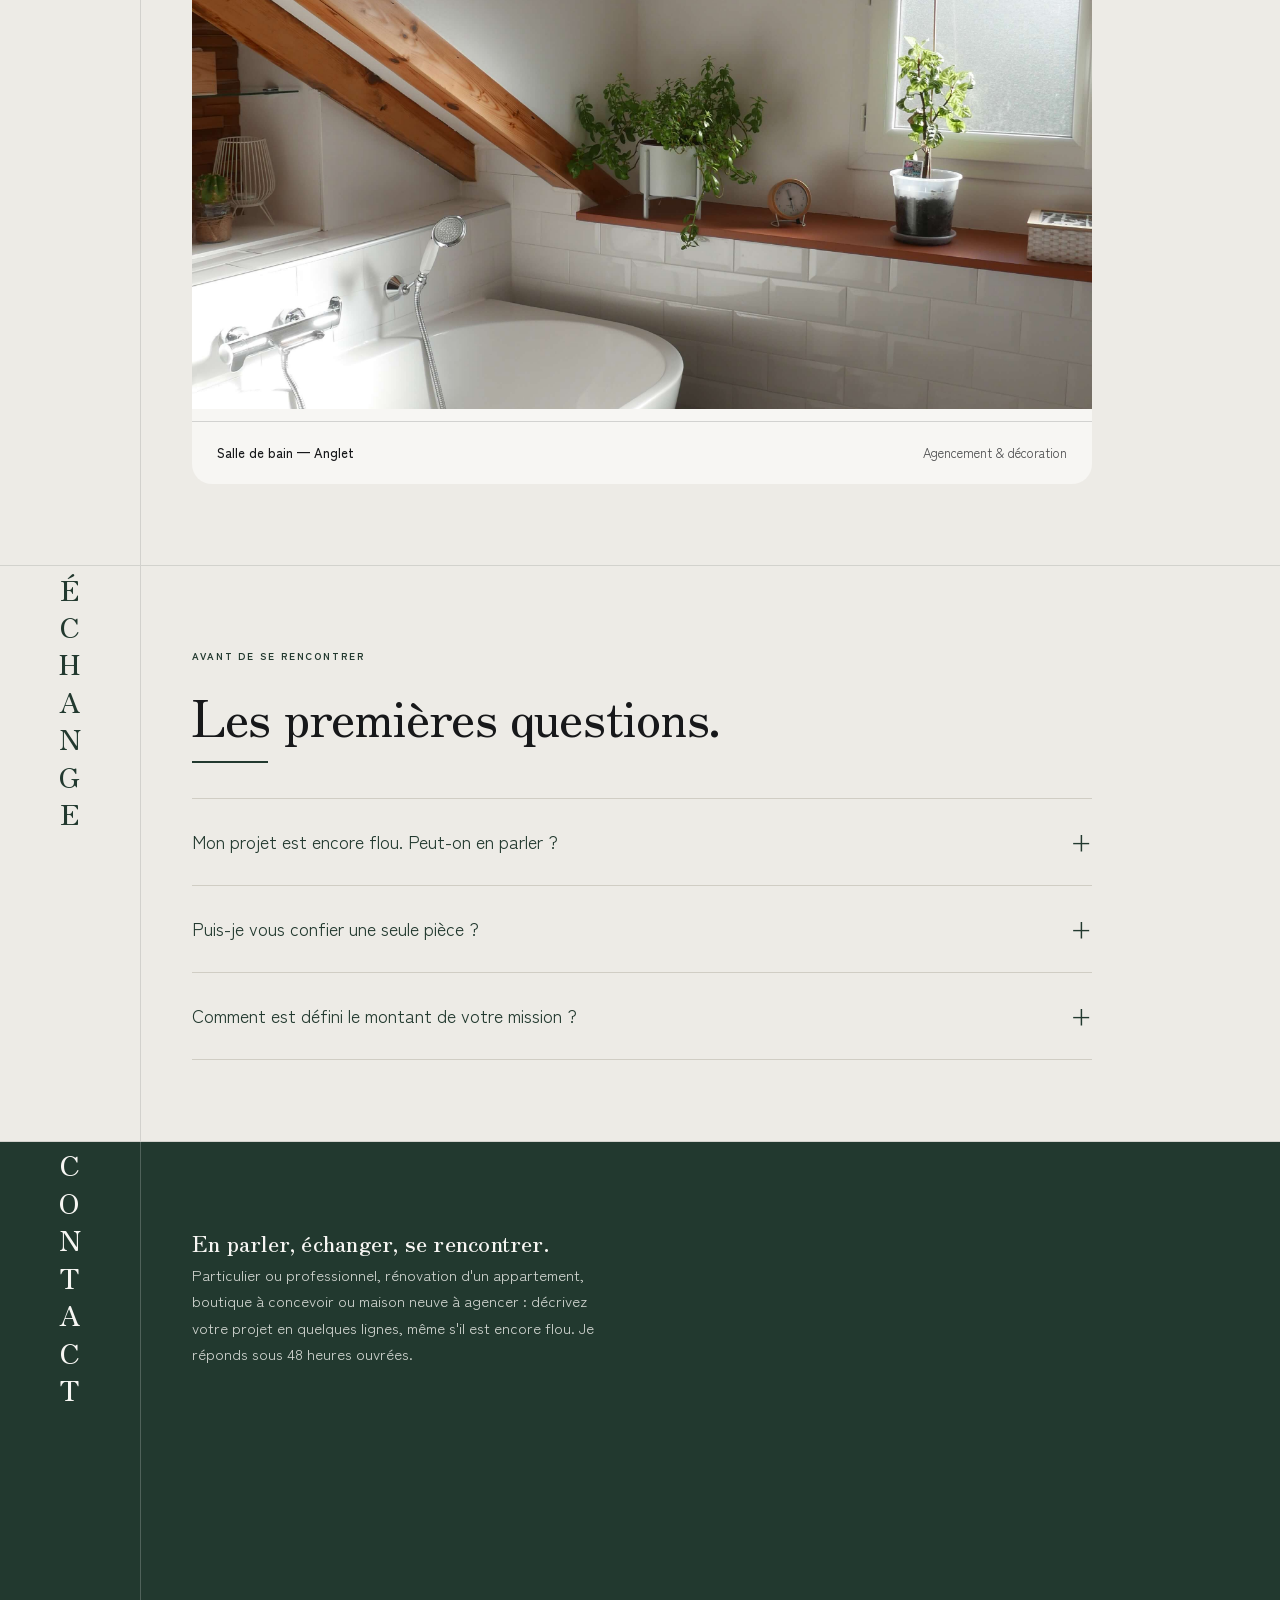
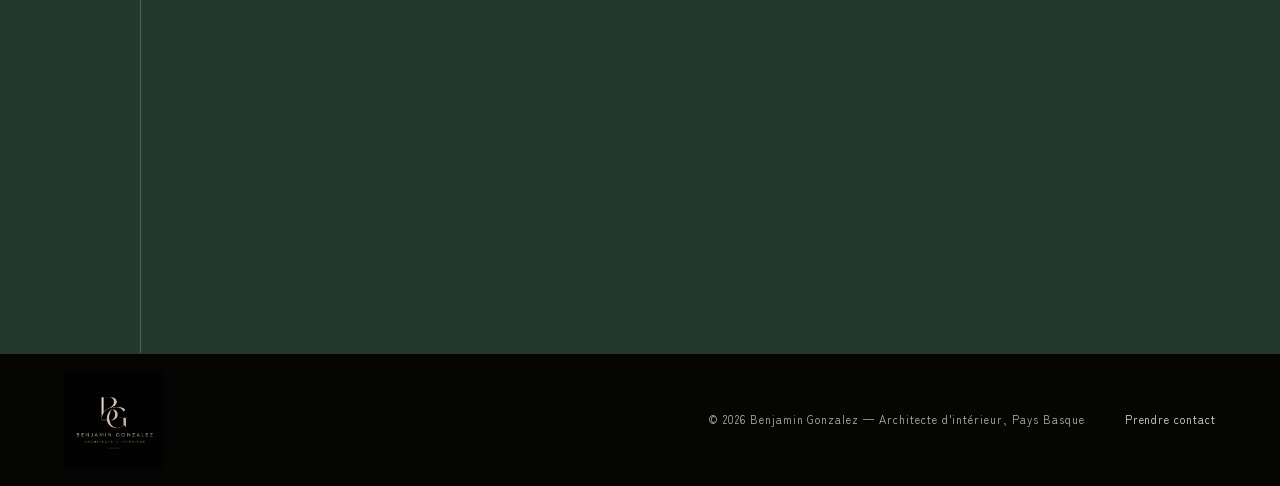
==== commit a046fcb6: "modif design" ====
--- a/index.html
+++ b/index.html
@@ -1,273 +1,288 @@
-<!doctype html>
-<html class="no-js" lang="fr">
-
+<!DOCTYPE html>
+<html lang="fr" class="js-attente">
 <head>
-  <meta charset="utf-8">
-  <meta name="viewport" content="width=device-width, initial-scale=1">
-
-  <!-- Bootstrap CSS -->
-  <link href="https://cdn.jsdelivr.net/npm/bootstrap@5.0.2/dist/css/bootstrap.min.css" rel="stylesheet" integrity="sha384-EVSTQN3/azprG1Anm3QDgpJLIm9Nao0Yz1ztcQTwFspd3yD65VohhpuuCOmLASjC" crossorigin="anonymous">
-  <link rel="stylesheet" href="css/style.css">
-
-  <title>Benjamin GONZALEZ - Architecte d'Intérieur</title>
-
-  <meta name="description" content="Architecte d'Intérieur, je conçois des environnements sur mesure pour répondre aux besoins aussi bien des professionnels que des particuliers avec des concepts et des designs uniques.">
-  <meta property="og:title" content="Architecte d'Intérieur">
-  <meta property="og:type" content="Architecte d'Intérieur, je conçois des environnements sur mesure pour répondre aux besoins aussi bien des professionnels que des particuliers avec des concepts et des designs uniques.">
-  <meta property="og:url" content="">
-  <meta property="og:image" content="">
-
-  <link rel="manifest" href="site.webmanifest">
-  <meta name="theme-color" content="#fafafa">
-  
-  <link rel="apple-touch-icon" sizes="180x180" href="/apple-touch-icon.png">
-  <link rel="icon" type="image/png" sizes="32x32" href="/favicon-32x32.png">
-  <link rel="icon" type="image/png" sizes="16x16" href="/favicon-16x16.png">
-  <link rel="manifest" href="/site.webmanifest">
-  <link rel="mask-icon" href="/safari-pinned-tab.svg" color="#5bbad5">
-  <meta name="msapplication-TileColor" content="#da532c">
-  <meta name="theme-color" content="#ffffff">
+<meta charset="utf-8">
+<meta name="viewport" content="width=device-width, initial-scale=1">
+<title>Benjamin Gonzalez — Architecte d'intérieur, Pays Basque</title>
+<meta name="description" content="Architecte d'intérieur au Pays Basque. Cinq ans d'expérience dont trois en maison neuve haut de gamme. Conception, plans techniques, 3D et suivi de chantier.">
+<meta property="og:title" content="Benjamin Gonzalez — Architecte d'intérieur">
+<meta property="og:description" content="Conception, plans, 3D et suivi de chantier au Pays Basque. De l'esquisse à la livraison.">
+<meta property="og:image" content="img/accueil.png">
+<meta property="og:url" content="https://benjamin-gonzalez-design.fr/">
+<meta property="og:type" content="website">
+<meta name="theme-color" content="#22392F">
+<link rel="preconnect" href="https://fonts.googleapis.com">
+<link rel="preconnect" href="https://fonts.gstatic.com" crossorigin>
+<link href="https://fonts.googleapis.com/css2?family=Zen+Kaku+Gothic+New:wght@400;500;700&family=Zen+Old+Mincho:wght@400;500;600&display=swap" rel="stylesheet">
+
+<script type="application/ld+json">
+{
+  "@context": "https://schema.org",
+  "@type": "ProfessionalService",
+  "name": "Benjamin Gonzalez — Architecte d'intérieur",
+  "image": "img/accueil.png",
+  "url": "https://benjamin-gonzalez-design.fr/",
+  "telephone": "+33652052904",
+  "email": "gonzalez_benjamin@outlook.com",
+  "areaServed": "Pays Basque, France",
+  "availableLanguage": ["French", "Spanish"],
+  "address": { "@type": "PostalAddress", "addressRegion": "Pyrénées-Atlantiques", "addressCountry": "FR" }
+}
+</script>
+
+<link rel="stylesheet" href="assets/css/style.css?v=20260924-final">
+<link rel="icon" href="img/favicon.svg?v=20260924" type="image/svg+xml" sizes="any">
+<link rel="canonical" href="https://benjamin-gonzalez-design.fr/">
 </head>
-
 <body>
-  <header>
-    <nav class="navbar navbar-light fixed-top bg-white">
-      <div class="container-fluid">
-        <a class="navbar-brand nav-link active" href="#section-1">
-            <img src="img/initiale-GB.png" class="img-fluid initial-GB" alt="logo-GB" width="50" height="50"><div class="btn garamont" href="#section-1">
-              <div class="my-auto">
-                <div class="pl-5">
-                  Benjamin Gonzalez
-                </div>
-                  Architecte d'Intérieur
-              </div>
-            </div>
-          </a>
-          <div class="my-auto d-flex d-none d-md-block">
-            <div id="navbar" class="nav">
-              <a class="btn btn-link lien-site nav-link" href="#section-2">ORIGINE</a>
-              <a class="btn btn-link lien-site nav-link" href="#section-3">SERVICES</a>
-              <a class="btn btn-link lien-site nav-link" href="#section-4">PROJETS</a>
-              <a class="btn btn-link lien-site nav-link" href="#section-5">CONTACT</a>
-            </div>
-          </div>
-      </div>
-    </nav>
-  </header>
-  <div class="content" data-bs-spy="scroll" data-bs-target="#navbar" data-bs-smooth-scroll="true" data-offset="100">
-    <div id="section-1">
-      <div class="a-title">
-        <div class="a-title-first">
-          Particulier ou Professionnel, vous avez un projet de rénovation ?
+<a class="skip" href="#main">Aller au contenu</a>
+
+<div class="progress" id="progress" aria-hidden="true"><span></span></div>
+
+<header class="nav" id="nav">
+  <a class="brand brand-logo" href="#top" aria-label="Benjamin Gonzalez — Accueil"><span class="brand-mark" aria-hidden="true"><img src="img/favicon.svg" alt="" width="1254" height="1254"></span><span class="brand-wordmark"><b>Benjamin Gonzalez</b><small>Architecte d’intérieur</small></span></a>
+  <button class="menu-toggle" aria-expanded="false" aria-controls="navigation" aria-label="Ouvrir le menu"><span></span><span></span></button><nav id="navigation" class="nav-links" aria-label="Navigation principale">
+    <a href="#origine">Origine</a>
+    <a href="#services">Services</a>
+    <a href="#ambiance">Matières</a>
+    <a href="#projections">Projets</a>
+    <a href="#contact">Contact</a>
+  </nav>
+  <div class="language-switch" role="group" aria-label="Choisir la langue" hidden><button type="button" data-lang="fr" lang="fr" aria-label="Français" aria-pressed="true">FR</button><button type="button" data-lang="es" lang="es" aria-label="Español" aria-pressed="false">ES</button></div>
+</header>
+
+<main id="main">
+<!-- HERO -->
+<section class="hero" id="top">
+  <div class="hero-rail" aria-hidden="true">
+    <span class="rail-text">Pays Basque — Agencement &amp; décoration</span>
+    <span class="rail-line"></span>
+  </div>
+
+  <div class="hero-body">
+    <div class="hero-copy">
+      <p class="eyebrow reveal-item">UN REGARD ANCRÉ AU PAYS BASQUE</p><h1 class="reveal-item">Une histoire, un projet, un chantier. Un seul interlocuteur.</h1>
+      <p class="lede reveal-item">Architecte d'intérieur au Pays Basque, cinq ans de métier dont trois en maison neuve haut de gamme. Je conçois votre projet et je le tiens jusqu'au bout : croquis, plans techniques, 3D, chiffrage et suivi des artisans.</p>
+      <div class="hero-actions reveal-item">
+        <a class="btn" href="#contact">Parler de votre projet</a>
+        <a class="btn btn-ghost" href="#projections">Voir les projets</a>
+      </div>
+      <a class="cue reveal-item" href="#origine" aria-label="Faire défiler">
+        <span class="cue-line"></span>
+        <span class="cue-text">Découvrir</span>
+      </a>
+    </div>
+
+    <div class="hero-media">
+      <img referrerpolicy="no-referrer" src="img/accueil.png" alt="Intérieur conçu par Benjamin Gonzalez" fetchpriority="high">
+      <div class="hero-quote">
+        « La forme suit la fonction. La forme et la fonction devraient faire un, unies dans une union spirituelle. »
+        <small>Frank Lloyd Wright</small>
+      </div>
+    </div>
+  </div>
+</section>
+
+<section class="signature-strip" aria-label="Mon expérience"><div><strong>5 ans</strong><span>de conception et de chantier</span></div><div><strong>3 ans</strong><span>en maison neuve haut de gamme</span></div><div><strong>Un interlocuteur</strong><span>du premier croquis aux finitions</span></div></section>
+<!-- ORIGINE -->
+<section class="section" id="origine">
+  <div class="section-rail"><h2 class="rail-title">ORIGINE</h2></div>
+  <div class="section-body">
+    <h2>Cinq ans à faire tenir ensemble le dessin et le chantier.</h2>
+    <div class="origine-grid">
+      <div>
+        <p>J'exerce depuis cinq ans, dont trois passés en entreprise sur des projets de maisons neuves haut de gamme. J'y ai appris ce qui sépare une belle image d'un projet qui se construit : la contrainte technique, le calendrier des corps d'état, le budget qui bouge, et la décision à prendre en une journée pour ne pas bloquer une équipe.</p>
+        <p>C'est de là que vient ma façon de travailler. Je dessine d'abord à la main, parce que rien ne va aussi vite pour tester un parti pris et le montrer à un client. Puis je passe en modélisation 3D et en plans cotés, ceux que les artisans lisent réellement sur place. Le même projet, du premier trait au dernier joint de finition.</p>
+        <blockquote class="pull">Je ne rends pas une intention : je rends un projet chiffré, dessiné au millimètre, et je reste là pendant les travaux.</blockquote>
+
+        <aside class="italian-note"><p class="eyebrow">UNE CULTURE DU DÉTAIL</p><h3>Le design italien,<br>une influence vécue.</h3><p>Mon expérience a façonné ce goût pour les belles matières, les proportions et les détails de mobilier. J’aime quand une menuiserie, un éclairage ou une courbe apporte autant à l’usage qu’à l’élégance d’un lieu. Cette sensibilité nourrit mes projets, avec un ancrage résolument basque.</p></aside>
+<h3 class="sub-head">Ce que je fais moi-même</h3>
+        <div class="skills">
+          <div>
+            <h4>Conception et création</h4>
+            <ul>
+              <li>Croquis et esquisses à la main</li>
+              <li>Direction artistique, planches d'ambiance</li>
+              <li>Choix des matériaux, couleurs, lumières</li>
+              <li>Mobilier sur mesure et stylisme</li>
+            </ul>
+          </div>
+          <div>
+            <h4>Technique et chantier</h4>
+            <ul>
+              <li>Relevés, plans 2D cotés, plans d'exécution</li>
+              <li>Modélisation 3D et rendus</li>
+              <li>Estimation budgétaire, consultation des entreprises</li>
+              <li>Coordination des artisans et suivi de chantier</li>
+            </ul>
+          </div>
         </div>
-        <span class="d-none d-md-block">
-          Je m’occupe de tout et vous livre votre bien tel que vous l’imaginez
-        </span>
-      </div>
-      <div class="row">
-        <div class="a-information">
-          <div class="offset-sm-1">
-            Architecte d’intérieur situé au Pays Basque. Spécialisé en agencement, décoration et stylisme d'intérieur. Un accompagnement sur mesure de la conception à la réalisation.
-          </div>
-        </div>
-      </div>
-      <div class="row a-citation-1">
-        <div class="offset-sm-4 col-sm-8 d-none d-md-block">
-          <div class="a-text">
-            «La forme suit la fonction..La forme et la fonction devraient faire un, unies dans une union spirituelle.»
-          </div>
-          <div class="a-author">
-            Franck Llyod Wright
-          </div>
-        </div>
-        <div class="row">
-          <div class="col-md-5">
-            <img src="img/accueil.png" class="img-fluid" alt="accueil">
-          </div>
-          <div class="offset-md-3 col-md-4 a-contact">
-            <div class="a-phone">
-              <a class="a-link-phone" href="tel:0652052904">
-                <img class="a-logo-phone" src="img/logo-phone.png" alt="logo-phone">
-                06 52 05 29 04
-              </a>   
-            </div>
-            <div class="a-mail">
-              <a class="a-link-mail" href="mailto:gonzalez_benjamin@outlook.fr">
-                <img class="a-logo-mail" src="img/logo-mail.png" alt="logo-mail">
-                gonzalez_benjamin@outlook.fr
-              </a>
-            </div> 
-          </div>
-      </div>
-      </div>
-    </div>
-
-    <div id="section-2">
-      <div class="text text-center">
-        <div class="row">
-          <div class="o-title-origine d-block d-md-none">
-            <span class="o-span-origine">
-              ORIGINE
-            </span>
-          </div>
-          <div class="col-md-1 d-none d-md-block">
-            <div class="o-title-origine">
-              <div>O</div>
-              <div>R</div>
-              <div>I</div>
-              <div>G</div>
-              <div>I</div>
-              <div>N</div>
-              <div>E</div>
-            </div>
-          </div>
-          <div class="col-md-5">
-            <div class="o-title">
-              Travail à la main
-            </div>
-            <div class="o-content-1">
-              Lorsque je m'engage dans l'étude d'un projet d'architecture d'intérieur, la réalisation de croquis à la main demeure une étape fondamentale. Ces croquis sont mes outils privilégiés pour donner vie à mes idées. Ils me permettent de visualiser rapidement différents concepts et d'explorer diverses options de design.
-            </div>
-            <div class="o-content-2">
-              En plus de servir de moyen de communication efficace, les croquis manuels captent l'essence émotionnelle de l'espace que je crée.
-            </div>
-            <div class="o-citation-2  d-none d-md-block">
-              «La réalisation de croquis à la main est cruciale dans mon processus d'architecture d'intérieur, offrant une exploration créative rapide et une communication efficace des idées avec clients et équipe, tout en apportant une dimension artistique et personnalisée à chaque projet.»      </div>
-            </div>
-          <div class="col-md-6">
-            <img src="img/origine.jpg" class="img-fluid o-img-origine" alt="origine">
-          </div>
-        </div>
-      </div>
-    </div>
-    
-    <div id="section-3">
-      <div class="text text-center s-h">
-        <div class="row s-h">
-          <div class="col-md-3 d-none d-md-block">
-            <div class="s-background-service-1"></div>
-          </div>
-          <div class="s-service col-md-6">
-            <div class="s-title-service text-center">
-              <span class="s-span-service">
-                SERVICES
-              </span>
-            </div>
-            <div class="s-circle"></div>
-            <div class="s-subtitle">
-              Conseils agencements / Décoration
-              <span class="s-price">A partir de 250 €</span>
-            </div>
-            <div class="s-info">
-              Une salle de bain | une cuisine | ... Liste shopping | Conseils décorations | Planches Tendances
-            </div>
-            <div class="s-circle"></div>
-            <div class="s-subtitle">
-              Une Pièce à modifier
-              <span class="s-price">A Partir de 600 €</span>
-            </div>
-            <div class="s-info">
-              Peinture | Pose de mobilier | Revêtements de sols et murals | Aménagements intérieurs personnalisés pour votre espace | Modélisations 3D | Plans 2D
-            </div>
-            <div class="s-circle"></div>
-            <div class="s-subtitle">
-              Une Rénovation globale légère
-              <span class="s-price">A partir de 20 € / m²</span>
-            </div>
-            <div class="s-info">
-              Peinture | Rénovation cuisine | Rénovation salle de bain | Changement des fenêtres | Création & modification des cloisons non porteuses  | Aménagements intérieurs personnalisés pour votre espace | Modélisations 3D | Plans 2D  | Budget estimatif suivis du projet    
-            </div>
-            <div class="s-circle"></div>
-            <div class="s-subtitle">
-              Une Rénovation globale complète
-              <span class="s-price">A partir de 25 € / m²</span>
-            </div>
-            <div class="s-info">
-              Peinture | Rénovation cuisine | Rénovation salle de bain | Changement des fenêtres | Création & modification des cloisons non porteuses  | Aménagements intérieurs personnalisés pour votre espace | Modélisations 3D | Plans 2D  | Budget estimatif suivis du projet              
-            </div>            
-          </div>
-          <div class="col-md-3 d-none d-md-block">
-            <div class="s-background-service-2"></div>
-          </div>
-        </div>
-      </div>
-    </div>
-    <div id="section-4">
-      <div class="text p-text">
-        <div class="row">
-          <div class="p-title-projet d-block d-md-none">
-            <span class="p-span-projet">
-              PROJETS
-            </span>
-          </div>
-          <div class="text-center col-sm-1 d-none d-md-block">
-            <div class="p-title-projet">
-              <div>P</div>
-              <div>R</div>
-              <div>O</div>
-              <div>J</div>
-              <div>E</div>
-              <div>T</div>
-              <div>S</div>
-            </div>
-          </div>
-          <div class="p-projet offset-md-2 col-md-6">
-            <div class="text-center">
-              <img src="img/projet-1.JPG" class="rounded p-img-projet" alt="projet-1">
-              <div class="p-libelle">Projet Anglet - Chambre</div>
-            </div>
-          </div>
-        </div>
-      </div>
-    </div>
-    <div id="section-5">
-      <div class="row">
-        <div class="c-title-contact">
-          <span class="c-span-contact">
-            CONTACT
-          </span>
-        </div>
-        <div class="offset-md-1 col-md-5">
-          <div class="c-contact">
-            <div class="c-info">
-              <div>
-                Particulier ou Professionnel, que se soit pour une mission partielle ( Esquisse, Permis de construire) ou une mission complète ( de l’esquisse au rendu de l’ouvrage après suivi des travaux)…
-              </div>
-              <div>
-                En parler, échanger, se rencontrer…
-              </div>
-              <div>
-                Prenons rendez-vous.
-              </div>
-            </div>
-            <div class="c-phone">
-              <a class="c-link-phone" href="tel:0652052904">
-                <img class="c-logo-phone" src="img/logo-phone.png" alt="logo-phone">
-                06 52 05 29 04
-              </a>
-            </div>
-            <div class="c-mail">
-              <a class="c-link-mail" href="mailto:gonzalez_benjamin@outlook.fr">
-                <img class="c-logo-mail" src="img/logo-mail.png" alt="logo-mail">
-                gonzalez_benjamin@outlook.fr
-              </a>
-            </div>
-            <div class="c-insta">
-              <a class="c-link-insta" href="https://www.instagram.com/benjamin.gonzalez_designer?utm_source=ig_web_button_share_sheet&igsh=ZDNlZDc0MzIxNw==" target="_blank">
-                <img class="c-logo-insta" src="img/logo-insta.png" alt="logo-insta">
-                @benjamin.gonzalez_designer
-              </a>
-            </div>
-          </div>
-        </div>
-        <div class="col-md-6">
-          <img src="img/contact.png" class="img-fluid" alt="contact">
-        </div>
-      </div>
-    </div>
-  </div>
-  <script src="https://cdn.jsdelivr.net/npm/bootstrap@5.0.2/dist/js/bootstrap.bundle.min.js" integrity="sha384-MrcW6ZMFYlzcLA8Nl+NtUVF0sA7MsXsP1UyJoMp4YLEuNSfAP+JcXn/tWtIaxVXM" crossorigin="anonymous"></script>
-  <script src="js/app.js"></script>
+
+        <h3 class="sub-head">Les outils</h3>
+        <ul class="tools">
+          <li>AutoCAD<small>Plans 2D et exécution</small></li>
+          <li>Archicad<small>Maquette numérique</small></li>
+          <li>SketchUp<small>Modélisation 3D</small></li>
+          <li>Twinmotion<small>Rendus et visites virtuelles</small></li>
+        </ul>
+      </div>
+      <figure>
+        <img referrerpolicy="no-referrer" src="img/portrait-benjamin-agence-basque.png" alt="Benjamin Gonzalez, architecte d’intérieur au Pays Basque" class="portrait-agence" width="1086" height="1448" loading="lazy">
+      </figure>
+    </div>
+  </div>
+</section>
+
+<!-- SERVICES -->
+<section class="section" id="services"><div class="section-rail"><h2 class="rail-title">SERVICES</h2></div><div class="section-body"><p class="eyebrow">DU CONSEIL À LA RÉALISATION</p><h2>Le bon regard.<br>Le bon accompagnement.</h2><p>Une pièce à repenser, un logement locatif à aménager ou tout un lieu à transformer : nous définissons une mission adaptée à votre projet.</p><div class="tiers">
+<article class="tier card"><span class="mission-number">MISSION 01 · PRENDRE UNE DIRECTION</span><h3>Visite conseil</h3><span class="price">à partir de 350 €</span><p class="mission-intent">Un regard professionnel pour débloquer vos choix et poser une intention claire.</p><ul><li>Rendez-vous sur place jusqu’à 2 heures</li><li>Lecture de l’espace et conseils d’agencement</li><li>Orientations de couleurs, matières et éclairage</li><li>Synthèse écrite des recommandations</li></ul><p class="mission-scope">Sans plans ni vues 3D. Planche d’ambiance et sélection détaillée de mobilier proposées en complément sur devis.</p><a class="mission-link" href="#contact" data-mission="Visite conseil">Parlons de cette mission <span aria-hidden="true">↗</span></a></article>
+<article class="tier card"><span class="mission-number">MISSION 02 · DONNER FORME</span><h3>Conception d’une pièce</h3><span class="price">à partir de 1 200 €</span><p class="mission-intent">Un espace pensé dans son ensemble : circulation, ambiance et mobilier.</p><ul><li>Relevé et plan d’état des lieux de la pièce</li><li>Deux pistes d’agencement, puis développement de la solution retenue</li><li>Planche d’ambiance et palette matières</li><li>Deux vues 3D de la proposition retenue</li><li>Sélection de revêtements, mobilier et éclairage</li><li>Un cycle d’ajustements après présentation</li></ul><p class="mission-scope">Base pour une pièce jusqu’à 20 m², hors étude technique complexe. Cuisine, salle de bain, dessins d’exécution et mobilier sur mesure détaillé : devis adapté.</p><a class="mission-link" href="#contact" data-mission="Conception d’une pièce">Parlons de cette mission <span aria-hidden="true">↗</span></a></article>
+<article class="tier card"><span class="mission-number">MISSION 03 · REPENSER L’ENSEMBLE</span><h3>Conception globale</h3><span class="price">à partir de 75 € / m²</span><p class="mission-intent">Une vision cohérente de votre intérieur, jusque dans ses proportions et ses associations de matières.</p><ul><li>Relevé et analyse des espaces concernés</li><li>Redistribution des volumes et plans d’agencement</li><li>Direction artistique : matières, couleurs et lumière</li><li>Vues 3D des espaces clés définis au devis</li><li>Principes de mobilier intégré et implantations</li><li>Estimation prévisionnelle de l’enveloppe travaux</li><li>Deux cycles d’ajustements de la proposition</li></ul><p class="mission-scope">Minimum de mission : 3 000 €. Le prix dépend de la surface et de la complexité. Dossier technique détaillé, consultation des entreprises et démarches administratives : missions complémentaires sur devis.</p><a class="mission-link" href="#contact" data-mission="Conception globale">Parlons de cette mission <span aria-hidden="true">↗</span></a></article>
+<article class="tier card"><span class="mission-number">MISSION 04 · CONCRÉTISER</span><h3>Du dessin au chantier</h3><span class="price">sur devis</span><p class="mission-intent">Prolonger la conception par une préparation précise et un accompagnement pendant les travaux.</p><ul><li>Dossier technique et plans détaillés selon la mission</li><li>Consultation et analyse des devis des entreprises</li><li>Coordination avec l’architecte, le constructeur ou les bureaux d’études du projet</li><li>Calepinages et détails des menuiseries sur mesure</li><li>Planification et coordination des intervenants</li><li>Visites de chantier et comptes rendus</li><li>Accompagnement à la réception et suivi des réserves</li></ul><p class="mission-scope">Rénovation ou agencement d’une maison neuve. Honoraires établis selon l’ampleur, la durée et la fréquence des visites. Conception et suivi sont identifiés séparément au devis.</p><a class="mission-link" href="#contact" data-mission="Du dessin au chantier">Parlons de cette mission <span aria-hidden="true">↗</span></a></article>
+</div><p class="tier-note">Prix nets pour les prestations décrites. TVA non applicable, article L.223-3 du Code des impositions des biens et des services (CIBS). Hors travaux, achats et études de tiers. Les éventuels frais de déplacement sont précisés avant engagement. Chaque devis détaille les livrables, les étapes, les délais et les honoraires.</p></div></section>
+
+<section class="section" id="methode"><div class="section-rail"><h2 class="rail-title">MÉTHODE</h2></div><div class="section-body"><p class="eyebrow">DU PREMIER ÉCHANGE AUX FINITIONS</p><h2>Un projet clair.<br>À chaque étape.</h2><p>Une idée prend forme progressivement. Nous avançons ensemble, avec des choix expliqués et des étapes adaptées à votre mission.</p><div class="process-grid"><article><span>01</span><h3>Vous écouter.</h3><p>Vos envies, vos habitudes, votre lieu de vie. Nous précisons le besoin, le budget et les priorités.</p></article><article><span>02</span><h3>Donner forme.</h3><p>Croquis, matières et volumes : les premières intentions deviennent des plans et des vues 3D.</p></article><article><span>03</span><h3>Tout préciser.</h3><p>Matériaux, détails techniques et chiffrage se rejoignent pour préparer la réalisation.</p></article><article><span>04</span><h3>Accompagner.</h3><p>Selon la mission retenue, je coordonne les artisans et suis les travaux jusqu’aux finitions.</p></article></div></div></section>
+<!-- AMBIANCE -->
+<section class="section materials-section" id="ambiance" aria-labelledby="materials-heading">
+ <div class="section-rail"><h2 class="rail-title">MATIÈRES</h2></div>
+ <div class="section-body">
+  <div class="materials-intro"><div><p class="eyebrow">UNE SENSIBILITÉ. UN TERRITOIRE.</p><h2 id="materials-heading">La matière se voit.<br><em>Elle se ressent.</em></h2></div><p>Mon parcours a durablement façonné mon regard autour du design italien : la générosité des matières, la justesse des proportions, l'attention portée au moindre détail. Dans mes projets, cet héritage dialogue avec la sobriété des intérieurs japonais, tandis que les teintes et les textures puisent dans les paysages du Pays Basque.</p></div>
+  <div class="materials-statement"><span class="material-green" aria-hidden="true"></span><p>Le vert comme point d’ancrage.<br><strong>Les sensations comme point de départ.</strong></p><span class="material-location">PAYS BASQUE<br>ANCRAGE &amp; INSPIRATION</span></div>
+  <div class="material-selector" role="tablist" aria-label="Explorer les sensations" hidden>
+   <button type="button" role="tab" id="tab-bois" aria-controls="panel-bois" aria-selected="true" tabindex="0"><span class="sense-label">Toucher</span></button>
+   <button type="button" role="tab" id="tab-mineral" aria-controls="panel-mineral" aria-selected="false" tabindex="-1"><span class="sense-label">Contempler</span></button>
+   <button type="button" role="tab" id="tab-textile" aria-controls="panel-textile" aria-selected="false" tabindex="-1"><span class="sense-label">S’envelopper</span></button>
+   <button type="button" role="tab" id="tab-metal" aria-controls="panel-metal" aria-selected="false" tabindex="-1"><span class="sense-label">Ressentir</span></button>
+  </div>
+  <div class="material-panels">
+   <article class="material-panel" id="panel-bois"><figure class="material-image"><img src="img/projection-sejour.jpg" alt="Projection du séjour : menuiseries aux tons bois et éclairage intégré" loading="lazy"><figcaption>ÉTUDE D’AMBIANCE · LE BOIS ET LA LUMIÈRE</figcaption></figure><div class="material-copy"><span class="material-kicker">LE TOUCHER</span><h3>Toucher.<br>Sentir la matière.</h3><p>Retrouver la chaleur d’un lieu accueillant. Le bois, ses nuances et son veinage donnent une présence aux volumes, dans l’esprit des intérieurs italiens où le mobilier fait partie de l’architecture.</p><p class="material-detail">Chêne lumineux ou noyer plus enveloppant : l’essence et la finition se choisissent avec la lumière du lieu.</p><div class="material-tags"><span>Veinage</span><span>Rythme</span><span>Sur-mesure</span></div></div></article>
+   <article class="material-panel" id="panel-mineral"><figure class="material-image mineral-image"><img src="img/projection-chambre.jpg" alt="Projection de chambre : murs clairs à l’aspect minéral et lumière naturelle" loading="lazy"><figcaption>ÉTUDE D’AMBIANCE · LES TONS MINÉRAUX</figcaption></figure><div class="material-copy"><span class="material-kicker">LE REGARD</span><h3>Contempler.<br>Laisser le regard respirer.</h3><p>Apaiser le regard. Des tons pierre, des surfaces mates et une lumière douce composent un fond calme, où chaque objet peut trouver sa place.</p><p class="material-detail">Des tons ivoire et pierre pour accompagner le vert profond, avec des finitions choisies selon les usages et l’entretien.</p><div class="material-tags"><span>Grain</span><span>Relief</span><span>Matité</span></div></div></article>
+   <article class="material-panel" id="panel-textile"><figure class="material-image textile-image"><img src="img/projection-chambre.jpg" alt="Projection de chambre : linge gris bleuté, coussins et tête de lit en bois" loading="lazy"><figcaption>ÉTUDE D’AMBIANCE · LES TEXTURES DOUCES</figcaption></figure><div class="material-copy"><span class="material-kicker">LE CONFORT</span><h3>S’envelopper.<br>Avoir envie de rester.</h3><p>Avoir envie de toucher, de s’asseoir, de rester. Un rideau qui filtre le jour et une étoffe souple rendent l’espace plus intime, plus confortable.</p><p class="material-detail">Lin, laine ou tissage plus dense : je travaille leurs textures et leurs nuances avec celles du bois et de la pierre.</p><div class="material-tags"><span>Toucher</span><span>Souplesse</span><span>Confort</span></div></div></article>
+   <article class="material-panel" id="panel-metal"><figure class="material-image metal-image"><img src="img/projection-verriere.jpg" alt="Projection d’une verrière noire aux lignes fines devant une salle à manger en bois" loading="lazy"><figcaption>ÉTUDE D’AMBIANCE · LA FINESSE DU TRAIT</figcaption></figure><div class="material-copy"><span class="material-kicker">L’ÉMOTION</span><h3>Ressentir.<br>L’émotion d’un détail.</h3><p>Sentir qu’un lieu a sa personnalité. Une ligne sombre, une poignée dessinée, une lumière sculpturale : un détail bien choisi suffit à donner du caractère à l’ensemble.</p><p class="material-detail">Le contraste du noir et des teintes naturelles donne de la précision à l’ensemble, jusque dans les poignées et les luminaires.</p><div class="material-tags"><span>Finesse</span><span>Contraste</span><span>Détail</span></div></div></article>
+  </div>
+  <div class="materials-closing"><span>LE FIL CONDUCTEUR</span><p>Là où la lumière<br><em>rencontre la matière</em></p><a href="#contact">Trouvons votre équilibre <span aria-hidden="true">↗</span></a></div>
+ </div>
+</section>
+
+<section class="section" id="projections"><div class="section-rail"><h2 class="rail-title">VISIONS</h2></div><div class="section-body"><p class="eyebrow">DE L’ARCHITECTURE AU QUOTIDIEN</p><h2>Un lieu.<br>Une façon de vivre.</h2><p>Respecter le caractère d’une maison, trouver la justesse d’un agencement, faire entrer la lumière. Ces visions explorent le lien entre le lieu, ses volumes et la vie qui s’y installe.</p><div class="visual-grid"><figure class="visual-card visual-wide"><a class="visual-open" href="img/vision-maison-basque.jpg" data-gallery aria-label="Agrandir : Habiter une histoire."><img src="img/vision-maison-basque.jpg" alt="Projection d’une maison de caractère à colombages, toiture en tuiles et galerie à arcades" loading="lazy"><span class="visual-zoom" aria-hidden="true">↗</span></a><figcaption><div><small>VISION D’ARCHITECTURE · 01</small><h3>Habiter une histoire.</h3><p>Façade, proportions et caractère basque</p></div></figcaption></figure><figure class="visual-card"><a class="visual-open" href="img/vision-cuisine-lumiere.jpg" data-gallery aria-label="Agrandir : La simplicité, habitée."><img src="img/vision-cuisine-lumiere.jpg" alt="Projet locatif : projection d’une cuisine aux façades beige avec table ronde en bois et lumière naturelle" loading="lazy"><span class="visual-zoom" aria-hidden="true">↗</span></a><figcaption><div><small>PROJET LOCATIF · CUISINE &amp; REPAS</small><h3>La simplicité, habitée.</h3><p>Un espace repas convivial, pensé pour la location</p></div></figcaption></figure><figure class="visual-card"><a class="visual-open" href="img/vision-cuisine-sejour.jpg" data-gallery aria-label="Agrandir : Tout trouve sa place."><img src="img/vision-cuisine-sejour.jpg" alt="Projet locatif : projection d’un espace de vie avec cuisine, étagères en bois, table ronde et banquette" loading="lazy"><span class="visual-zoom" aria-hidden="true">↗</span></a><figcaption><div><small>PROJET LOCATIF · AGENCEMENT</small><h3>Tout trouve sa place.</h3><p>Cuisine, rangements et salon réunis dans un logement locatif</p></div></figcaption></figure><aside class="rental-expertise"><p class="eyebrow">UNE COMPÉTENCE AU SERVICE DES PROPRIÉTAIRES</p><h3>Le locatif mérite<br>le sens du détail.</h3><p>Concevoir un logement pour la location, c’est concilier confort des occupants et contraintes du propriétaire. Je travaille l’agencement pour optimiser les surfaces, intégrer les rangements et créer une ambiance accueillante, avec des matériaux choisis pour leur résistance, leur entretien et le budget du projet.</p><a href="#contact">Parlons de votre projet locatif <span aria-hidden="true">↗</span></a></aside><figure class="visual-card visual-wide visual-plan"><a class="visual-open" href="img/projection-plan.jpg" data-gallery aria-label="Agrandir : Penser le lieu dans son ensemble."><img src="img/projection-plan.jpg" alt="Vue 3D de dessus d’un appartement avec séjour, cuisine, chambre et salle de bain" loading="lazy"><span class="visual-zoom" aria-hidden="true">↗</span></a><figcaption><div><small>PROJECTION D’INTÉRIEUR · 04</small><h3>Penser le lieu dans son ensemble.</h3><p>Vue d’ensemble de l’agencement</p></div></figcaption></figure></div><div class="visual-end"><span>Projections et visuels d’ambiance.</span><a class="btn btn-ghost" href="#contact">Imaginons votre intérieur</a></div></div></section>
+<!-- PROJETS -->
+<section class="section" id="projets">
+  <div class="section-rail"><h2 class="rail-title">PROJETS</h2></div>
+  <div class="section-body">
+    <h2>Réalisations récentes.</h2>
+    <p>Des chantiers réels, photographiés sur place. Cette page s'étoffe au fil des livraisons.</p>
+    <div class="projects">
+      <figure class="project">
+        <img referrerpolicy="no-referrer" src="img/projet-1.JPG" alt="Salle de bain rénovée à Anglet" loading="lazy">
+        <figcaption><b>Salle de bain — Anglet</b><span>Agencement &amp; décoration</span></figcaption>
+      </figure>
+
+
+    </div>
+  </div>
+</section>
+<section class="section" id="questions"><div class="section-rail"><h2 class="rail-title">ÉCHANGE</h2></div><div class="section-body"><p class="eyebrow">AVANT DE SE RENCONTRER</p><h2>Les premières questions.</h2><div class="faq"><details><summary>Mon projet est encore flou. Peut-on en parler ?</summary><p>Bien sûr. Quelques envies, des photos ou simplement une difficulté dans votre logement suffisent pour commencer l’échange.</p></details><details><summary>Puis-je vous confier une seule pièce ?</summary><p>Oui. La conception d’une pièce commence à 1 200 € pour le périmètre décrit. Pour une cuisine, une salle de bain ou une pièce techniquement complexe, je prépare un devis adapté.</p></details><details><summary>Comment est défini le montant de votre mission ?</summary><p>Les tarifs présentés correspondent aux prestations décrites. Après un premier échange, je précise le périmètre et les honoraires dans un devis. La visite conseil est une prestation distincte, à partir de 350 €.</p></details></div></div></section>
+<!-- CONTACT -->
+<section class="section" id="contact">
+  <div class="section-rail"><h2 class="rail-title">CONTACT</h2></div>
+  <div class="section-body">
+    <div class="contact-grid">
+      <div>
+        <h2>En parler, échanger, se rencontrer.</h2>
+        <p>Particulier ou professionnel, rénovation d'un appartement, boutique à concevoir ou maison neuve à agencer : décrivez votre projet en quelques lignes, même s'il est encore flou. Je réponds sous 48 heures ouvrées.</p>
+        <ul class="contact-lines">
+          <li>
+            <a href="tel:+33652052904">
+              <small class="lbl">Téléphone</small>
+              <span class="row"><svg class="ico" viewBox="0 0 24 24" aria-hidden="true">
+                <path d="M6.6 3.5h3l1.4 3.6-2 1.4a12 12 0 0 0 6.5 6.5l1.4-2 3.6 1.4v3a1.6 1.6 0 0 1-1.8 1.6A16.8 16.8 0 0 1 5 5.3 1.6 1.6 0 0 1 6.6 3.5Z"/>
+              </svg><span class="val">06 52 05 29 04</span></span>
+            </a>
+          </li>
+          <li>
+            <a href="mailto:gonzalez_benjamin@outlook.com">
+              <small class="lbl">E-mail</small>
+              <span class="row"><svg class="ico" viewBox="0 0 24 24" aria-hidden="true">
+                <rect x="2.8" y="5" width="18.4" height="14" rx="2"/>
+                <path d="m3.4 6.6 8.6 6.2 8.6-6.2"/>
+              </svg><span class="val">gonzalez_benjamin@outlook.com</span></span>
+            </a>
+          </li>
+          <li>
+            <a href="https://www.instagram.com/benjamin.gonzalez_designer" target="_blank" rel="noopener">
+              <small class="lbl">Instagram</small>
+              <span class="row"><svg class="ico" viewBox="0 0 24 24" aria-hidden="true">
+                <rect x="3.2" y="3.2" width="17.6" height="17.6" rx="5"/>
+                <circle cx="12" cy="12" r="4.1"/>
+                <circle cx="17.2" cy="6.8" r="1.15" fill="currentColor" stroke="none"/>
+              </svg><span class="val">@benjamin.gonzalez_designer</span></span>
+            </a>
+          </li>
+        </ul>
+      </div>
+
+      <div class="form">
+        <h3>Écrivez-moi</h3>
+        <p class="form-intro">Les champs marqués d'un astérisque sont nécessaires pour vous répondre.</p>
+
+        <form id="contact-form" action="contact.php" method="post" novalidate>
+          <input type="hidden" name="ouvert_a" id="ouvert_a" value="">
+          <div class="field-row">
+            <div class="field">
+              <label for="nom">Nom et prénom *</label>
+              <input id="nom" name="nom" type="text" required autocomplete="name">
+            </div>
+            <div class="field">
+              <label for="email">E-mail *</label>
+              <input id="email" name="email" type="email" required autocomplete="email">
+            </div>
+          </div>
+
+          <div class="field-row">
+            <div class="field">
+              <label for="tel">Téléphone</label>
+              <input id="tel" name="tel" type="tel" autocomplete="tel">
+            </div>
+            <div class="field">
+              <label for="type">Type de projet</label>
+              <select id="type" name="type">
+                <option value="Visite conseil">Visite conseil</option>
+                <option value="Conception d’une pièce">Conception d’une pièce</option>
+                <option value="Conception globale">Conception globale</option>
+                <option value="Du dessin au chantier">Du dessin au chantier</option>
+                <option value="Autre / je ne sais pas encore">Autre / je ne sais pas encore</option>
+              </select>
+            </div>
+          </div>
+
+          <div class="field">
+            <label for="message">Votre projet *</label>
+            <textarea id="message" name="message" required placeholder="Surface, ville, échéance souhaitée, ce que vous avez en tête…"></textarea>
+          </div>
+
+          <!-- piège à robots : invisible pour un humain -->
+          <div class="hp" aria-hidden="true">
+            <label for="site">Ne pas remplir</label>
+            <input id="site" name="site" type="text" tabindex="-1" autocomplete="off">
+          </div>
+
+          <div class="form-foot">
+            <button class="btn" type="submit" id="send-btn">Envoyer le message</button>
+            <span class="consent">Vos informations servent uniquement à vous répondre et ne sont jamais transmises à des tiers.</span>
+          </div>
+
+          <p class="status" id="status" role="status" aria-live="polite"></p>
+        </form>
+      </div>
+    </div>
+  </div>
+</section>
+
+<dialog id="visual-dialog" aria-label="Visuel agrandi"><button type="button" class="visual-close" aria-label="Fermer le visuel">Fermer <span aria-hidden="true">×</span></button><figure><img id="visual-full" alt=""><figcaption id="visual-caption"></figcaption></figure></dialog></main>
+<footer class="footer footer-logo"><a class="footer-signature" href="#top" aria-label="Revenir à l’accueil"><img src="img/logo-benjamin-gonzalez.png" alt="Benjamin Gonzalez — Architecte d’intérieur" width="1254" height="1254" loading="lazy"></a><div class="footer-info">
+  <span>© <span id="year"></span> Benjamin Gonzalez — Architecte d'intérieur, Pays Basque</span>
+  <span><a href="#contact">Prendre contact</a></span>
+</div></footer>
+  <script src="assets/js/main.js?v=20260924-final" defer></script>
 </body>
-
 </html>
--- a/assets/css/style.css
+++ b/assets/css/style.css
@@ -0,0 +1,642 @@
+
+/* ============================================================
+   benjamin-gonzalez-design.fr — feuille de style
+   ------------------------------------------------------------
+   Pour changer l'apparence du site, tout se règle dans le bloc
+   « Réglages » ci-dessous : couleurs, polices, largeur du rail.
+   Une seule valeur modifiée se répercute sur toute la page.
+
+   Sommaire
+     1. Réglages          6. Services
+     2. Base              7. Ambiance et projets
+     3. Navigation        8. Contact et formulaire
+     4. Accueil           9. Pied de page
+     5. Sections         10. Adaptation aux écrans
+   ============================================================ */
+
+:root{
+  --carta:      #EDEBE6;   /* fond, plâtre tiède */
+  --latte:      #F7F6F3;   /* surfaces claires */
+  --sumi:       #17181A;   /* encre */
+  --pietra:     #B4AFA4;   /* filets, texte secondaire */
+  --verde:      #22392F;   /* vert laque — la seule couleur forte */
+  --verde-clair:#3C5A4A;
+
+  /* ── Palettes de rechange ──────────────────────────────────
+     Pour changer l'ambiance du site, remplacez les quatre valeurs
+     ci-dessus par l'une de ces séries. Rien d'autre à modifier.
+
+     Gris pierre + orange brûlé (industriel, chaleureux) :
+       --carta:#E8E6E1; --latte:#F4F3F0; --sumi:#1C1C1A;
+       --pietra:#A8A49C; --verde:#B4552A; --verde-clair:#C9704A;
+
+     Vert mousse + rose poudré (organique, doux) :
+       --carta:#EFEDE8; --latte:#F8F7F4; --sumi:#1A1C18;
+       --pietra:#B6B2A6; --verde:#4A5B3C; --verde-clair:#6B7C5A;
+
+     Chocolat + bleu glacier (éditorial, premium) :
+       --carta:#EDEAE4; --latte:#F7F5F1; --sumi:#191613;
+       --pietra:#B3AA9E; --verde:#4A3225; --verde-clair:#6B4A36;
+     ────────────────────────────────────────────────────────── */
+
+  --mincho: "Zen Old Mincho", Georgia, "Times New Roman", serif;
+  --gothic: "Zen Kaku Gothic New", -apple-system, BlinkMacSystemFont, "Segoe UI", sans-serif;
+
+  --rail: clamp(120px, 11vw, 190px);   /* largeur du rail vertical */
+  --pad: clamp(20px, 5vw, 64px);
+}
+
+*,*::before,*::after{ box-sizing:border-box; }
+html{ scroll-behavior:smooth; -webkit-text-size-adjust:100%; }
+@media (prefers-reduced-motion: reduce){
+  html{ scroll-behavior:auto; }
+  *{ animation:none !important; transition:none !important; }
+}
+body{
+  margin:0;
+  background:var(--carta);
+  color:var(--sumi);
+  font-family:var(--gothic);
+  font-size:clamp(15px,1.05vw,17px);
+  line-height:1.75;
+  font-weight:400;
+  -webkit-font-smoothing:antialiased;
+  overflow-x:hidden;
+}
+img{ display:block; max-width:100%; height:auto; }
+a{ color:inherit; }
+h1,h2,h3{ font-family:var(--mincho); font-weight:500; margin:0; letter-spacing:.01em; }
+p{ margin:0 0 1.1em; max-width:62ch; }
+:focus-visible{ outline:2px solid var(--verde); outline-offset:4px; }
+
+/* ---------- Barre de navigation ---------- */
+.nav{
+  position:fixed; z-index:60;
+  top:14px; left:14px; right:14px;
+  display:flex; align-items:center; justify-content:space-between;
+  gap:16px; padding:12px 22px;
+  border-radius:999px;
+  background:rgba(237,235,230,.72);
+  border:1px solid rgba(23,24,26,.08);
+  backdrop-filter:blur(14px) saturate(1.2);
+  -webkit-backdrop-filter:blur(14px) saturate(1.2);
+  box-shadow:0 1px 2px rgba(23,24,26,.04);
+  transition:top .4s ease, padding .4s ease, background .4s ease,
+             box-shadow .4s ease, transform .45s cubic-bezier(.2,.7,.2,1);
+}
+.nav.is-stuck{
+  background:rgba(237,235,230,.92);
+  box-shadow:0 6px 24px rgba(23,24,26,.10);
+  padding-top:10px; padding-bottom:10px;
+}
+/* La barre s'efface vers le bas quand on descend, revient quand on remonte */
+.nav.is-hidden{ transform:translateY(-140%); }
+
+/* ── Repère de lecture ── */
+.progress{
+  position:fixed; top:0; left:0; right:0; height:2px; z-index:70;
+  background:transparent; pointer-events:none;
+}
+.progress span{
+  display:block; height:100%; width:0;
+  background:var(--verde); transition:width .1s linear;
+}
+.brand{
+  display:flex; align-items:baseline; gap:10px;
+  min-width:0; text-decoration:none; line-height:1.2;
+}
+.brand b{
+  font-family:var(--mincho); font-weight:500;
+  font-size:clamp(15px,1.5vw,20px); letter-spacing:.09em; white-space:nowrap;
+}
+.brand span{
+  font-size:clamp(10px,.85vw,12px); letter-spacing:.14em;
+  color:var(--pietra); white-space:nowrap;
+}
+.brand span::before{ content:"／"; margin-right:9px; }
+@media (max-width:560px){
+  .brand{ flex-direction:column; align-items:flex-start; gap:1px; }
+  .brand span::before{ content:none; }
+}
+.nav-links{ display:flex; gap:clamp(14px,2.4vw,34px); }
+.nav-links a{
+  text-decoration:none; font-size:13px; letter-spacing:.13em;
+  padding:4px 0; position:relative; color:var(--sumi);
+}
+.nav-links a::after{
+  content:""; position:absolute; left:0; right:100%; bottom:0;
+  height:1px; background:var(--verde); transition:right .35s ease;
+}
+.nav-links a:hover::after, .nav-links a:focus-visible::after{ right:0; }
+@media (max-width:720px){ .nav-links{ display:none; } }
+
+/* ---------- Hero ---------- */
+.hero{
+  min-height:100svh; position:relative;
+  display:grid; grid-template-columns:var(--rail) 1fr;
+  border-bottom:1px solid rgba(23,24,26,.12);
+}
+.hero-rail{
+  border-right:1px solid rgba(23,24,26,.12);
+  display:flex; flex-direction:column; align-items:center; justify-content:flex-end;
+  padding-bottom:24px; gap:22px;
+}
+.rail-text{
+  writing-mode:vertical-rl; text-orientation:mixed;
+  font-weight:700; font-size:clamp(12px,1vw,15px);
+  letter-spacing:.3em; color:var(--verde);
+}
+.rail-line{ width:2px; height:90px; background:var(--verde); }
+.hero-body{
+  display:grid; grid-template-columns:1.05fr .95fr; align-items:end;
+}
+.hero-copy{ padding:0 clamp(24px,3.4vw,56px) clamp(48px,7vh,88px); }
+.hero-copy h1{
+  font-size:clamp(40px,6.2vw,96px); line-height:1.06;
+  margin:0 0 26px; max-width:13ch; letter-spacing:-.01em;
+}
+.hero-copy .lede{ font-size:clamp(16px,1.25vw,19px); color:#3A3B3C; max-width:46ch; }
+.hero-actions{ display:flex; flex-wrap:wrap; gap:12px; margin-top:30px; }
+.hero-media{ align-self:stretch; position:relative; overflow:hidden; background:var(--latte); }
+.hero-media img{ width:100%; height:100%; object-fit:cover; object-position:center 40%; }
+/* Si le visuel est un montage ou une image détourée qu'il ne faut pas recadrer,
+   ajoutez la classe "fit" sur la balise <img> : elle sera affichée entière. */
+.hero-media img.fit{ object-fit:contain; padding:clamp(16px,3vw,48px); }
+.hero-quote{
+  position:absolute; left:0; right:0; bottom:0;
+  padding:24px clamp(20px,2.6vw,34px);
+  background:linear-gradient(to top, rgba(23,24,26,.80), rgba(23,24,26,0));
+  color:var(--latte); font-family:var(--mincho);
+  font-size:clamp(14px,1.05vw,17px); line-height:1.55;
+}
+.hero-quote small{ display:block; margin-top:6px; font-family:var(--gothic); font-size:11px; letter-spacing:.16em; color:rgba(247,246,243,.7); }
+@media (max-width:900px){
+  .hero{ grid-template-columns:var(--rail) 1fr; min-height:auto; }
+  .hero-body{ grid-template-columns:1fr; }
+  .hero-copy{ padding:120px 20px 40px; }
+  .hero-media{ height:60vh; min-height:320px; }
+}
+
+/* Révélation d'ouverture — un seul moment orchestré */
+.reveal-item{ opacity:0; transform:translateY(14px); animation:rise .9s cubic-bezier(.2,.7,.2,1) forwards; }
+.reveal-item:nth-child(2){ animation-delay:.12s; }
+.reveal-item:nth-child(3){ animation-delay:.24s; }
+@keyframes rise{ to{ opacity:1; transform:none; } }
+
+/* Apparition douce des blocs au défilement */
+.appear{ opacity:0; transform:translateY(22px); }
+.appear.seen{ opacity:1; transform:none; transition:opacity .8s ease, transform .8s cubic-bezier(.2,.7,.2,1); }
+.appear.d1.seen{ transition-delay:.08s; }
+.appear.d2.seen{ transition-delay:.16s; }
+.appear.d3.seen{ transition-delay:.24s; }
+@media (prefers-reduced-motion: reduce){
+  .appear{ opacity:1; transform:none; }
+}
+
+/* Trait qui se déploie sous les titres de section */
+.section-body > h2{ position:relative; padding-bottom:18px; }
+.section-body > h2::after{
+  content:""; position:absolute; left:0; bottom:0;
+  width:0; height:2px; background:var(--verde);
+  transition:width 1s cubic-bezier(.2,.7,.2,1) .2s;
+}
+.section-body > h2.seen::after{ width:76px; }
+#contact .section-body > h2::after{ background:var(--latte); }
+
+/* ── Indice de défilement sous l'accroche ── */
+.cue{
+  display:inline-flex; align-items:center; gap:12px;
+  margin-top:38px; text-decoration:none; color:var(--verde);
+}
+.cue-line{
+  display:block; width:1px; height:46px;
+  background:linear-gradient(to bottom, var(--verde), transparent);
+  position:relative; overflow:hidden;
+}
+.cue-line::after{
+  content:""; position:absolute; left:0; top:-46px;
+  width:1px; height:46px; background:var(--verde);
+  animation:filer 2.4s ease-in-out infinite;
+}
+@keyframes filer{
+  0%{ transform:translateY(0); opacity:0; }
+  25%{ opacity:1; }
+  100%{ transform:translateY(92px); opacity:0; }
+}
+.cue-text{ font-size:11px; letter-spacing:.24em; text-transform:uppercase; }
+@media (prefers-reduced-motion: reduce){ .cue-line::after{ animation:none; } }
+
+/* ---------- Boutons ---------- */
+.btn{
+  display:inline-flex; align-items:center; gap:10px;
+  padding:13px 26px; border-radius:999px; text-decoration:none;
+  font-size:13px; letter-spacing:.1em; border:1px solid var(--verde);
+  background:var(--verde); color:var(--latte);
+  transition:background .25s ease, color .25s ease;
+  cursor:pointer;
+}
+.btn::after{
+  content:"→"; display:inline-block;
+  transform:translateX(-4px); opacity:0;
+  transition:transform .35s cubic-bezier(.2,.7,.2,1), opacity .3s ease;
+}
+.btn:hover{ background:transparent; color:var(--verde); }
+.btn:hover::after{ transform:translateX(0); opacity:1; }
+.btn:active{ transform:translateY(1px); }
+.btn-ghost{ background:transparent; color:var(--verde); }
+.btn-ghost:hover{ background:var(--verde); color:var(--latte); }
+
+/* ---------- Structure des sections ---------- */
+.section{
+  display:grid; grid-template-columns:var(--rail) 1fr;
+  border-bottom:1px solid rgba(23,24,26,.12);
+}
+.section-rail{
+  border-right:1px solid rgba(23,24,26,.12);
+  position:relative;
+}
+.rail-title{
+  position:sticky; top:104px;
+  writing-mode:vertical-rl; text-orientation:upright;
+  font-family:var(--mincho); font-weight:600;
+  font-size:clamp(22px,2.2vw,34px); letter-spacing:.34em;
+  text-transform:uppercase;
+  margin:0 auto; padding:10px 0;
+  display:block; width:max-content;
+  color:var(--verde);
+}
+.section-body{ padding:clamp(64px,9vh,132px) clamp(24px,4vw,72px); }
+.section-body > h2{
+  font-size:clamp(30px,3.9vw,60px); line-height:1.16; max-width:19ch; margin-bottom:30px;
+}
+@media (max-width:900px){
+  .section{ grid-template-columns:var(--rail) 1fr; }
+  .section-body{ padding:56px 20px; }
+}
+
+/* ---------- Origine ---------- */
+.origine-grid{ display:grid; grid-template-columns:1fr 1fr; gap:clamp(28px,4vw,64px); align-items:start; }
+.origine-grid figure{ margin:0; position:sticky; top:110px; }
+.origine-grid img{ width:100%; aspect-ratio:4/5; object-fit:cover; object-position:center; background:var(--latte); }
+.origine-grid img.fit{ object-fit:contain; }
+blockquote.pull{
+  margin:32px 0 0; padding:24px 0 0;
+  border-top:1px solid var(--pietra);
+  font-family:var(--mincho); font-size:clamp(19px,1.9vw,27px); line-height:1.5;
+}
+.sub-head{
+  font-size:clamp(19px,1.7vw,24px);
+  margin:38px 0 16px;
+}
+.tools{
+  list-style:none; margin:0; padding:0;
+  display:grid; grid-template-columns:repeat(auto-fit,minmax(150px,1fr)); gap:1px;
+  background:var(--pietra); border:1px solid var(--pietra);
+}
+.tools li{
+  background:var(--latte); padding:14px 16px;
+  font-family:var(--mincho); font-size:clamp(16px,1.4vw,19px);
+}
+.tools small{
+  display:block; margin-top:3px;
+  font-family:var(--gothic); font-size:11.5px; letter-spacing:.08em; color:#6A6B6C;
+}
+.skills{ display:grid; grid-template-columns:1fr 1fr; gap:24px 32px; }
+.skills h4{
+  font-family:var(--gothic); font-size:12px; font-weight:500; letter-spacing:.14em;
+  margin:0 0 10px; padding-bottom:8px; color:var(--verde);
+  border-bottom:1px solid var(--pietra);
+}
+.skills ul{ list-style:none; margin:0; padding:0; }
+.skills li{
+  font-size:14px; line-height:1.5; color:#4A4B4C;
+  padding:5px 0 5px 16px; position:relative;
+}
+.skills li::before{
+  content:""; position:absolute; left:0; top:13px;
+  width:6px; height:1px; background:var(--verde);
+}
+@media (max-width:820px){ .origine-grid{ grid-template-columns:1fr; } .skills{ grid-template-columns:1fr; } }
+
+/* ---------- Services : ligne tarifaire ---------- */
+.tiers{ border-top:1px solid rgba(23,24,26,.16); margin-top:8px; }
+.tier{
+  display:grid; grid-template-columns:1fr auto; gap:8px 32px;
+  padding:26px 0; border-bottom:1px solid rgba(23,24,26,.16);
+  align-items:baseline;
+}
+/* Carte interactive : le bloc entier réagit, pas seulement le titre */
+.tier.card{
+  position:relative; padding:26px clamp(14px,1.6vw,24px);
+  border:1px solid transparent; border-bottom-color:rgba(23,24,26,.16);
+  border-radius:3px;
+  transition:background .35s ease, border-color .35s ease, transform .35s cubic-bezier(.2,.7,.2,1);
+}
+.tier.card:hover{
+  background:var(--latte);
+  border-color:var(--pietra);
+  transform:translateY(-3px);
+}
+
+/* Empilement au défilement : chaque carte se fixe sous la précédente.
+   Uniquement sur écran large, où la hauteur le permet. */
+@media (min-width:900px){
+  .tiers{ padding-bottom:20vh; }
+  .tier.card{
+    position:sticky;
+    background:var(--latte);
+    border:1px solid var(--pietra);
+    border-radius:4px;
+    margin-bottom:20px;
+    box-shadow:0 1px 2px rgba(23,24,26,.03);
+    transition:box-shadow .4s ease, border-color .35s ease;
+  }
+  .tier.card:hover{ transform:none; box-shadow:0 10px 30px rgba(23,24,26,.08); }
+  .tier.card:nth-child(1){ top:116px; z-index:1; }
+  .tier.card:nth-child(2){ top:136px; z-index:2; }
+  .tier.card:nth-child(3){ top:156px; z-index:3; }
+  .tier.card:nth-child(4){ top:176px; z-index:4; }
+  /* La dernière carte reste pleine, les précédentes s'effacent doucement */
+  .tier.card:not(:last-child){ opacity:.96; }
+}
+.tier.card:hover .price{ color:var(--verde-clair); }
+.tier.card::after{
+  content:""; position:absolute; left:clamp(14px,1.6vw,24px); bottom:-1px;
+  width:0; height:2px; background:var(--verde);
+  transition:width .5s cubic-bezier(.2,.7,.2,1);
+}
+.tier.card:hover::after{ width:56px; }
+.tier h3{ font-size:clamp(21px,2.4vw,34px); line-height:1.25; }
+.tier .price{
+  font-family:var(--mincho); font-size:clamp(17px,1.7vw,24px);
+  color:var(--verde); white-space:nowrap;
+}
+.tier ul{
+  grid-column:1/-1; list-style:none; margin:14px 0 0; padding:0;
+  display:flex; flex-wrap:wrap; gap:8px 10px; max-width:78ch;
+}
+.tier li{
+  font-size:13px; color:#4A4B4C; line-height:1.4;
+  padding:5px 12px; border:1px solid var(--pietra); border-radius:999px;
+  background:var(--latte);
+}
+.tier-note{ margin-top:26px; font-size:13.5px; color:#5A5B5C; }
+
+/* Repli si une image ne peut pas se charger : le cadre reste, rien ne s'écrase */
+.img-failed{
+  display:flex; align-items:center; justify-content:center; text-align:center;
+  background:var(--latte); border:1px dashed var(--pietra);
+  color:#8A857A; font-size:12.5px; letter-spacing:.06em; padding:18px;
+  min-height:220px;
+}
+.img-failed::before{ content:attr(data-label); }
+
+/* ---------- Bande d'ambiance ---------- */
+.band{ display:grid; grid-template-columns:1fr 1fr; gap:1px; background:var(--pietra); }
+.band figure{ margin:0; position:relative; background:var(--latte); }
+.band img{ width:100%; aspect-ratio:4/5; object-fit:cover; }
+.band figcaption{
+  position:absolute; left:0; right:0; bottom:0;
+  padding:16px 18px;
+  background:linear-gradient(to top, rgba(23,24,26,.72), rgba(23,24,26,0));
+  color:var(--latte); font-family:var(--mincho); font-size:clamp(14px,1.2vw,18px);
+}
+.band figcaption small{
+  display:block; margin-top:5px;
+  font-family:var(--gothic); font-size:10.5px; letter-spacing:.1em;
+  color:rgba(247,246,243,.65);
+}
+.band figcaption a{ color:inherit; }
+@media (max-width:640px){ .band{ grid-template-columns:1fr; } }
+
+/* ---------- Projets ---------- */
+.projects{ display:grid; grid-template-columns:repeat(auto-fit,minmax(260px,1fr)); gap:clamp(16px,2vw,28px); }
+.project{ margin:0; }
+.project{ overflow:hidden; }
+.project figure, .project > img{ display:block; }
+.project img{
+  width:100%; aspect-ratio:3/4; object-fit:cover; object-position:center;
+  background:var(--latte);
+  transition:transform 1.1s cubic-bezier(.2,.7,.2,1), filter .6s ease;
+}
+.project:hover img{ transform:scale(1.04); filter:saturate(1.06); }
+.project.wide{ grid-column:span 2; }
+.project.wide img{ aspect-ratio:16/10; }
+.project figcaption{
+  display:flex; justify-content:space-between; gap:16px;
+  padding-top:12px; font-size:13px; color:#4A4B4C;
+  border-top:1px solid rgba(23,24,26,.16); margin-top:12px;
+}
+.project figcaption b{ font-weight:500; color:var(--sumi); }
+.placeholder{
+  width:100%; aspect-ratio:3/4; background:var(--latte);
+  border:1px dashed var(--pietra);
+  display:flex; align-items:center; justify-content:center;
+  color:var(--pietra); font-size:13px; text-align:center; padding:20px;
+}
+@media (max-width:820px){ .project.wide{ grid-column:span 1; } .project.wide img{ aspect-ratio:3/4; } }
+
+/* ---------- Contact ---------- */
+#contact{ background:var(--verde); color:var(--latte); border-bottom:none; }
+#contact .section-rail{ border-right-color:rgba(247,246,243,.22); }
+#contact .rail-title{ color:var(--latte); }
+#contact h2{ color:var(--latte); }
+#contact p{ color:rgba(247,246,243,.82); }
+.contact-grid{ display:grid; grid-template-columns:.85fr 1.15fr; gap:clamp(32px,5vw,72px); align-items:start; }
+.contact-lines{ list-style:none; margin:28px 0 0; padding:0; }
+.contact-lines li{ border-top:1px solid rgba(247,246,243,.22); }
+.contact-lines a{
+  display:block; padding:16px 0; text-decoration:none;
+  transition:padding-left .35s ease;
+}
+.contact-lines .lbl{
+  display:block; margin:0 0 6px;
+  font-family:var(--gothic); font-size:11px; letter-spacing:.18em;
+  color:rgba(247,246,243,.55);
+}
+.contact-lines .row{ display:flex; align-items:center; gap:14px; }
+.contact-lines .val{
+  font-family:var(--mincho); font-size:clamp(17px,1.8vw,25px);
+  line-height:1.25; min-width:0; word-break:break-word;
+}
+.contact-lines a:hover{ padding-left:10px; }
+.ico{
+  flex:0 0 auto; width:26px; height:26px;
+  fill:none; stroke:var(--latte); stroke-width:1.4;
+  stroke-linecap:round; stroke-linejoin:round;
+  color:var(--latte);
+  transition:transform .35s cubic-bezier(.2,.7,.2,1), opacity .3s ease;
+  opacity:.9;
+}
+.contact-lines a:hover .ico{ transform:translateY(-2px) scale(1.06); opacity:1; }
+
+/* Formulaire */
+.form{ background:var(--latte); color:var(--sumi); padding:clamp(24px,3vw,40px); }
+.form h3{ font-size:clamp(22px,2vw,28px); margin-bottom:6px; }
+.form .form-intro{ font-size:14px; color:#5A5B5C; margin-bottom:22px; }
+.field{ margin-bottom:18px; }
+.field label{ display:block; font-size:12px; letter-spacing:.12em; margin-bottom:7px; color:#4A4B4C; }
+.field input, .field select, .field textarea{
+  width:100%; padding:12px 14px; font:inherit; font-size:15px;
+  color:var(--sumi); background:#fff;
+  border:1px solid var(--pietra); border-radius:2px;
+  transition:border-color .2s ease;
+}
+.field input:focus, .field select:focus, .field textarea:focus{ border-color:var(--verde); outline:none; box-shadow:0 0 0 3px rgba(34,57,47,.12); }
+.field textarea{ min-height:130px; resize:vertical; }
+.field-row{ display:grid; grid-template-columns:1fr 1fr; gap:18px; }
+.hp{ position:absolute; left:-9999px; width:1px; height:1px; overflow:hidden; }
+.form-foot{ display:flex; align-items:center; gap:16px; flex-wrap:wrap; margin-top:6px; }
+.consent{ font-size:12px; color:#6A6B6C; max-width:40ch; line-height:1.5; }
+.status{ margin-top:16px; font-size:14px; padding:12px 14px; border-radius:2px; display:none; }
+.status.ok{ display:block; background:rgba(34,57,47,.10); color:var(--verde); border:1px solid rgba(34,57,47,.3); }
+.status.err{ display:block; background:rgba(150,40,30,.08); color:#8A2A20; border:1px solid rgba(150,40,30,.3); }
+@media (max-width:900px){ .contact-grid{ grid-template-columns:1fr; } .field-row{ grid-template-columns:1fr; } }
+
+/* ---------- Pied de page ---------- */
+.footer{
+  background:var(--verde); color:rgba(247,246,243,.6);
+  padding:26px var(--pad) 34px;
+  border-top:1px solid rgba(247,246,243,.18);
+  display:flex; justify-content:space-between; gap:14px; flex-wrap:wrap;
+  font-size:12px; letter-spacing:.08em;
+}
+.footer a{ text-decoration:none; }
+.footer a:hover{ color:var(--latte); }
+
+/* ═══════════ Adaptation aux formats d'écran ═══════════ */
+
+/* Grand écran : on laisse respirer le rail */
+@media (min-width:1600px){
+  :root{ --rail:118px; }
+  .section-body{ padding-left:clamp(48px,5vw,110px); padding-right:clamp(48px,5vw,110px); }
+}
+
+/* Tablette paysage */
+@media (max-width:1100px){
+  .contact-grid{ gap:40px; }
+  .tier ul{ max-width:none; }
+}
+
+/* Tablette portrait et petit portable */
+@media (max-width:900px){
+  :root{ --rail:80px; }
+  .rail-title{ top:80px; letter-spacing:.26em; font-size:22px; }
+  .hero-rail{ padding-bottom:16px; }
+  .rail-text{ font-size:10px; letter-spacing:.28em; }
+  .rail-line{ height:44px; }
+}
+
+/* Téléphone */
+@media (max-width:640px){
+  :root{ --rail:60px; }
+  .nav{ top:10px; left:10px; right:10px; padding:10px 16px; }
+  .cue{ margin-top:28px; }
+  .cue-line{ height:36px; }
+  .tier.card{ padding:20px 12px; }
+  .origine-grid figure{ position:static; }
+  body{ line-height:1.7; }
+
+  .nav{ padding:12px 16px; }
+  .section-body{ padding:48px 16px 56px; }
+  .hero-copy{ padding:132px 16px 40px; }
+  .hero-media{ height:52vh; min-height:280px; }
+
+  /* Tarifs : prix sous le titre, pas à côté */
+  .tier{ grid-template-columns:1fr; padding:22px 0; }
+  .tier .price{ justify-self:start; }
+  .tier ul{ gap:7px 8px; margin-top:12px; }
+  .tier li{ font-size:12.5px; padding:4px 10px; }
+
+  .tools{ grid-template-columns:1fr 1fr; }
+  .projects{ grid-template-columns:1fr; }
+  .form{ padding:22px 18px; }
+  .form-foot{ gap:12px; }
+  .btn{ width:100%; justify-content:center; }
+  .footer{ flex-direction:column; gap:8px; padding:22px 16px 28px; }
+}
+
+/* Très petits écrans */
+@media (max-width:380px){
+  :root{ --rail:50px; }
+  .tools{ grid-template-columns:1fr; }
+  .rail-title{ letter-spacing:.2em; font-size:19px; }
+}
+
+/* Écrans tactiles : pas d'effet au survol qui reste collé */
+@media (hover:none){
+  .tier.card:hover{ background:transparent; border-color:transparent;
+                    border-bottom-color:rgba(23,24,26,.16); transform:none; }
+  .tier.card:hover::after{ width:0; }
+  .btn:hover{ background:var(--verde); color:var(--latte); }
+  .btn-ghost:hover{ background:transparent; color:var(--verde); }
+  .contact-lines a:hover{ padding-left:0; }
+}
+
+/* Impression */
+@media print{
+  .nav, .hero-actions, .form, .hero-quote, .cue, .progress{ display:none; }
+  body{ background:#fff; }
+  .section, .hero{ grid-template-columns:1fr; }
+  .section-rail, .hero-rail{ display:none; }
+}
+
+
+/* Évolution de la version d’origine : palette, rails et typographies conservés. */
+html{scroll-padding-top:105px}.skip{position:fixed;left:20px;top:-100px;background:var(--latte);z-index:100;padding:12px}.skip:focus{top:15px}.eyebrow{font-family:var(--gothic);font-size:10px;letter-spacing:.19em;color:var(--verde);font-weight:700;margin-bottom:22px}.nav{backdrop-filter:blur(22px);-webkit-backdrop-filter:blur(22px)}.nav:focus-within,.nav:has(.nav-links.open){transform:none}.brand span{color:#686a60}.menu-toggle{display:none}.hero-copy{padding-top:135px}.hero-copy h1{font-size:clamp(42px,4.8vw,76px);max-width:14ch;line-height:1.09;letter-spacing:-.035em}.hero-media{margin:100px 24px 24px 0;border-radius:24px;min-width:0}.hero-quote{padding-top:65px}.signature-strip{display:grid;grid-template-columns:repeat(3,1fr);gap:35px;padding:42px 5vw 42px calc(var(--rail) + 4vw);background:var(--latte);border-bottom:1px solid #17181a20}.signature-strip>div{border-left:1px solid #b4afa480;padding-left:22px}.signature-strip strong{display:block;font-family:var(--mincho);font-size:clamp(23px,2.5vw,36px);font-weight:500;color:var(--verde)}.signature-strip span{font-size:12px;color:#61645d}.origine-grid img,.band img,.project,.form{border-radius:20px}.section-body>h2{letter-spacing:-.025em}.tiers{border:0;padding-bottom:0;display:grid;gap:22px}.tier.card{position:relative;top:auto!important;margin:0;padding:30px;background:var(--latte);border:1px solid #b4afa46b;border-radius:20px;box-shadow:0 6px 25px #17181a03;opacity:1!important}.tier.card:hover{transform:translateY(-2px);box-shadow:0 12px 35px #17181a08}.tier.card::after{display:none}.mission-number{grid-column:1/-1;font-family:var(--gothic);font-size:10px;letter-spacing:.17em;color:#686a60;margin-bottom:14px}.tier h3{font-size:clamp(23px,2.2vw,34px)}.tier li{border-color:#b4afa480;background:#fff9}.mission-link{grid-column:1/-1;justify-self:start;font-size:13px;color:var(--verde);text-decoration:none;margin-top:16px;border-bottom:1px solid #22392f45;padding-bottom:4px}.mission-link span{margin-left:16px}#methode{background:var(--latte)}.process-grid{display:grid;grid-template-columns:repeat(4,1fr);gap:30px;margin-top:42px}.process-grid article{border-top:1px solid #b4afa4;padding-top:20px}.process-grid article>span{font-size:12px;letter-spacing:.12em;color:#62695f}.process-grid h3{font-size:25px;margin:25px 0 13px;color:var(--verde)}.process-grid p{font-size:14px;line-height:1.65;color:#5b5c57}.band figcaption small{line-height:1.5}.projects{grid-template-columns:minmax(0,1fr);max-width:900px}.project{overflow:hidden;background:var(--latte)}.project img{width:100%;aspect-ratio:16/10;object-fit:cover}.project figcaption{padding:20px 25px}.faq{margin-top:35px;max-width:900px}.faq details{border-top:1px solid #b4afa480;padding:22px 0}.faq details:last-child{border-bottom:1px solid #b4afa480}.faq summary{list-style:none;cursor:pointer;display:flex;justify-content:space-between;align-items:center;gap:20px;font-size:18px;color:var(--verde)}.faq summary::-webkit-details-marker{display:none}.faq summary::after{content:'+';font-size:24px;font-weight:400;flex-shrink:0}.faq details[open] summary::after{content:'−'}.faq details p{margin:18px 0 0;color:#5b5c57;font-size:15px}.field input,.field select,.field textarea{border-radius:10px}#contact .form p{color:#5a5b5c}.field{min-width:0}.form{box-shadow:0 20px 70px #10241b26}.status:not(:empty){display:block}.menu-toggle:focus-visible{outline-offset:2px}
+@media(max-width:1100px){.brand{flex-direction:column;align-items:flex-start;gap:4px}.brand span::before{content:none}.process-grid{grid-template-columns:1fr 1fr}.hero-media{margin-right:16px}.tier{grid-template-columns:1fr}.tier .price{justify-self:start}}
+@media(max-width:900px){.hero-copy{padding-top:145px}.hero-media{margin:0 20px 25px;height:55vh}.hero-copy h1{max-width:18ch}.signature-strip{padding:30px 25px 30px calc(var(--rail) + 20px);gap:20px}.signature-strip strong{font-size:24px}.signature-strip span{font-size:11px}.signature-strip>div{padding-left:14px}.origine-grid figure{position:static}}
+@media(max-width:720px){.menu-toggle{display:flex;flex-direction:column;justify-content:center;align-items:center;gap:6px;width:44px;height:44px;background:none;border:0;cursor:pointer;color:var(--verde)}.menu-toggle span{display:block;width:22px;height:1px;background:currentColor}.nav-links{display:none;position:absolute;top:calc(100% + 8px);left:0;right:0;border-radius:20px;background:#f7f6f3;border:1px solid #b4afa466;box-shadow:0 15px 35px #17181a12;padding:15px 24px}.nav-links.open{display:flex;flex-direction:column;gap:6px}.nav-links a{padding:11px 0}.nav-links a::after{display:none}.signature-strip{grid-template-columns:1fr;padding-left:calc(var(--rail) + 20px);gap:22px}.signature-strip>div{display:flex;flex-direction:column}.signature-strip strong{font-size:26px}.tier.card{padding:24px 18px}.hero-copy h1{font-size:clamp(35px,8vw,52px)}.eyebrow{font-size:9px;letter-spacing:.1em}.hero-media{margin:0 15px 20px;border-radius:18px}.process-grid{gap:22px}.process-grid h3{font-size:22px}.process-grid p{font-size:13px}.faq summary{font-size:16px}.project img{aspect-ratio:4/5}.project figcaption{padding:18px}.field input,.field select,.field textarea{font-size:16px}.btn{letter-spacing:.06em}.brand b{letter-spacing:.03em}.hero-quote{font-size:13px}.form .status{overflow-wrap:anywhere}}
+@media(max-width:430px){.process-grid{grid-template-columns:1fr}.process-grid h3{margin-top:15px}.tier .price{white-space:normal}.hero-copy h1{font-size:36px}.brand b{font-size:15px}.brand span{font-size:9px}.hero-copy{padding-top:130px}}
+@media(prefers-reduced-motion:reduce){*,*::before,*::after{animation:none!important;transition:none!important}.reveal-item,.appear{opacity:1;transform:none}}
+
+/* Identité fournie : fichier original conservé, cadrage du monogramme en CSS. */
+.nav .brand-logo{display:flex;flex-direction:row;align-items:center;gap:12px}.brand-logo>span::before{content:none}.brand-logo .brand-mark{display:block;position:relative;overflow:hidden;flex:0 0 54px;width:54px;height:54px;border-radius:50%;background:#050504}.brand-mark img{position:absolute;width:150px;max-width:none;height:150px;left:-48px;top:-37px;object-fit:contain}.brand-logo .brand-wordmark{display:flex;flex-direction:column;align-items:flex-start;gap:5px;white-space:normal;letter-spacing:normal}.brand-wordmark b{color:var(--sumi)}.brand-wordmark small{font-size:10px;letter-spacing:.11em;color:#686a60}.nav{padding-top:9px;padding-bottom:9px}.footer-logo{display:flex;align-items:center;justify-content:space-between;gap:40px;padding:30px clamp(24px,5vw,80px);background:#050504;color:#dcd5c9}.footer-signature{display:block;flex:0 0 220px}.footer-signature img{width:220px;height:220px;object-fit:contain}.footer-info{display:flex;flex-wrap:wrap;justify-content:flex-end;gap:20px 40px;font-size:12px;max-width:650px}.footer-info a{color:#e4ded3}.footer-info>span:first-child{color:#b9b3a7}
+@media(max-width:720px){.brand-logo .brand-mark{flex-basis:44px;width:44px;height:44px}.brand-mark img{width:125px;height:125px;left:-40px;top:-31px}.brand-logo .brand-wordmark{gap:3px}.brand-wordmark small{font-size:9px}.nav .brand-logo{gap:9px}.footer-logo{flex-direction:column;gap:12px;padding:24px}.footer-signature{flex:0 0 auto}.footer-signature img{width:200px;height:200px}.footer-info{justify-content:center;text-align:center;font-size:11px;gap:14px}}
+@media(max-width:380px){.brand-wordmark b{font-size:13px}.brand-wordmark small{font-size:8px}.nav{gap:5px}.nav .brand-logo{gap:7px}}
+
+/* Galerie des quatre projections fournies. */
+#projections{background:var(--latte)}.visual-grid{display:grid;grid-template-columns:repeat(2,minmax(0,1fr));gap:35px 26px;margin-top:38px}.visual-card{margin:0;min-width:0}.visual-wide{grid-column:1/-1}.visual-open{display:block;position:relative;overflow:hidden;border-radius:22px;background:#e2dfd8}.visual-open img{width:100%;aspect-ratio:6/5;object-fit:cover;transition:transform .65s ease}.visual-wide .visual-open img{aspect-ratio:16/10;object-position:center}.visual-plan .visual-open img{aspect-ratio:auto;object-fit:contain}.visual-open:hover img{transform:scale(1.025)}.visual-zoom{position:absolute;right:18px;bottom:18px;width:42px;height:42px;display:grid;place-items:center;border-radius:50%;background:#f7f6f3ed;color:var(--verde);font-size:23px;backdrop-filter:blur(12px)}.visual-card figcaption{padding:20px 2px 0}.visual-card small{font-size:9px;letter-spacing:.13em;color:#6e7167}.visual-card h3{font-size:clamp(24px,2.3vw,34px);line-height:1.2;margin:10px 0;color:var(--verde)}.visual-card p{font-size:13px;color:#65675f;margin:0}.visual-end{display:flex;justify-content:space-between;align-items:center;gap:24px;margin-top:35px;padding-top:25px;border-top:1px solid #b4afa466}.visual-end>span{font-size:12px;color:#65675f}#visual-dialog{position:fixed;max-width:96vw;max-height:96vh;width:1200px;border:0;border-radius:16px;background:#111;color:#eee;padding:60px 20px 20px;box-shadow:0 20px 90px #0008}#visual-dialog::backdrop{background:#000d;backdrop-filter:blur(8px)}#visual-dialog figure{margin:0}#visual-full{display:block;width:100%;height:auto;max-height:75vh;object-fit:contain}#visual-caption{text-align:center;font-size:13px;padding-top:15px}.visual-close{position:absolute;right:20px;top:13px;background:#ffffff16;color:#eee;border:1px solid #ffffff30;border-radius:99px;padding:8px 15px;font:inherit;font-size:12px;cursor:pointer}.visual-close span{font-size:18px;margin-left:10px}body.gallery-open{overflow:hidden}
+@media(max-width:720px){.visual-grid{grid-template-columns:1fr;gap:28px}.visual-wide{grid-column:auto}.visual-open{border-radius:16px}.visual-open img,.visual-wide .visual-open img{aspect-ratio:auto;object-fit:contain}.visual-card h3{font-size:25px}.visual-end{flex-direction:column;align-items:flex-start}.visual-zoom{width:36px;height:36px;right:12px;bottom:12px}.visual-card small{font-size:8px}.visual-end .btn{font-size:12px}.visual-close{min-height:40px}#visual-dialog{padding:65px 10px 20px}}
+
+/* Matières : ancrage basque, composition italienne et japonaise. */
+#ambiance.materials-section{background:#22392f;color:#f2eee5}.materials-section .section-rail{border-color:#f2eee526}.materials-section .rail-title{color:#d8decb}.materials-section .section-body{padding-top:95px;padding-bottom:75px;min-width:0}.materials-intro{display:grid;grid-template-columns:1.5fr 1fr;align-items:end;gap:60px}.materials-section .eyebrow{color:#bcc8b2;font-size:10px;letter-spacing:.16em}.materials-intro h2{font-size:clamp(35px,4.3vw,67px);line-height:1.1;letter-spacing:-.035em;margin:0}.materials-intro h2 em{font-style:normal;color:#c7ccba}.materials-intro>p{font-size:15px;line-height:1.8;color:#d2d7cd;margin:0;max-width:39ch}.materials-statement{display:flex;align-items:center;gap:20px;margin:48px 0 40px;padding:25px 0;border-top:1px solid #f2eee526;border-bottom:1px solid #f2eee526}.material-green{width:48px;height:48px;border-radius:50%;background:#3d5a47;border:1px solid #aab69f66;box-shadow:inset 0 1px 12px #0002;flex-shrink:0}.materials-statement p{font-size:14px;line-height:1.55;margin:0;color:#d2d7cd}.materials-statement strong{font-weight:500;color:#f2eee5}.material-location{margin-left:auto;text-align:right;font-size:9px;letter-spacing:.18em;line-height:1.8;color:#bac5b2}.material-selector{display:grid;grid-template-columns:repeat(4,minmax(0,1fr));gap:12px;margin-bottom:24px}.material-selector[hidden]{display:none}.material-selector button{display:flex;align-items:center;gap:15px;background:#ffffff06;border:1px solid #f2eee533;color:#e1e6d9;padding:15px 18px;border-radius:13px;text-align:left;cursor:pointer;font:inherit;transition:background .25s,border-color .25s}.material-selector button[aria-selected=true]{background:#f2eee5;color:#22392f;border-color:#f2eee5}.material-selector button:hover{border-color:#f2eee5}.material-selector button:focus-visible{outline:2px solid #e8dcc6;outline-offset:4px}.material-selector button>span:last-child{letter-spacing:0}.material-selector b{display:block;font-size:15px;font-weight:500;letter-spacing:0}.material-chip{display:block;width:38px;height:38px;border-radius:50%;border:1px solid #0002;flex-shrink:0}.chip-bois{background:linear-gradient(100deg,#9c7957,#c3a17b 33%,#ac835d 38%,#d0af86 72%,#9c7957)}.chip-mineral{background:linear-gradient(145deg,#dcd3c3,#ede5d8 55%,#c8bdab)}.chip-textile{background:repeating-linear-gradient(0deg,#aaadab 0 1px,#bcbeb9 1px 3px)}.chip-metal{background:linear-gradient(130deg,#161b19,#4d524e,#191e1b)}.material-panel{display:grid;grid-template-columns:1.35fr 1fr;min-height:520px;background:#f2eee5;border-radius:22px;overflow:hidden;color:#222721;margin-bottom:24px}.material-panel[hidden]{display:none}.material-image{position:relative;margin:0;min-width:0;min-height:520px;background:#bdb6a7;overflow:hidden}.material-image img{width:100%;height:100%;position:absolute;inset:0;object-fit:cover;object-position:40% center}.material-image figcaption{position:absolute;bottom:0;left:0;right:0;background:linear-gradient(transparent,#0009);padding:65px 25px 22px;font-size:9px;letter-spacing:.13em;color:#fff}.mineral-image img{object-position:85% center}.textile-image img{object-position:25% center}.metal-image img{object-position:60% center}.material-copy{padding:48px 36px;display:flex;flex-direction:column;justify-content:center}.material-kicker{font-size:10px;letter-spacing:.13em;color:#586849;margin-bottom:25px}.material-copy h3{font-size:clamp(28px,2.8vw,43px);line-height:1.15;letter-spacing:-.03em;color:#22392f;margin-bottom:24px}.material-copy p{font-size:15px;line-height:1.7;color:#4c514a}.material-copy .material-detail{font-size:13px;color:#63675f;margin-bottom:25px}.material-tags{display:flex;gap:8px;flex-wrap:wrap;margin-top:8px}.material-tags span{border:1px solid #22392f30;border-radius:99px;padding:5px 10px;font-size:10px;color:#46573e}.materials-closing{margin-top:52px;text-align:center;padding-top:22px}.materials-closing>span{font-size:9px;letter-spacing:.18em;color:#c0c9b5}.materials-closing p{font-family:var(--mincho);font-size:clamp(28px,3.4vw,48px);line-height:1.3;margin:25px auto;max-width:none;letter-spacing:-.02em}.materials-closing em{font-style:normal;color:#c7ccba}.materials-closing a{display:inline-block;font-size:13px;color:#f2eee5;text-decoration:none;border-bottom:1px solid #f2eee555;padding-bottom:7px}.materials-closing a span{margin-left:22px}.materials-closing a:focus-visible{outline-color:#f2eee5}
+@media(max-width:1100px){.materials-intro{gap:30px}.material-selector button{padding:12px;gap:10px}.material-chip{width:30px;height:30px}.material-copy{padding:32px 25px}.material-panel{grid-template-columns:1.1fr 1fr}.material-copy h3{font-size:32px}.material-image{min-height:510px}}
+@media(max-width:800px){.materials-intro{grid-template-columns:1fr;gap:24px}.materials-intro>p{max-width:60ch}.material-panel{grid-template-columns:1fr}.material-image{min-height:0;height:390px}.material-image img{object-position:center}.material-copy{padding:35px}.material-copy p{max-width:65ch}.material-selector{grid-template-columns:1fr 1fr}.materials-section .section-body{padding-top:60px;padding-bottom:60px}}
+@media(max-width:520px){.materials-section .section-body{padding-left:17px;padding-right:17px}.materials-intro h2{font-size:36px}.materials-intro>p{font-size:14px}.materials-statement{gap:12px;margin-top:30px}.materials-statement p{font-size:12px}.material-green{width:32px;height:32px}.material-location{display:none}.material-selector{gap:8px}.material-selector button{gap:8px;padding:10px}.material-selector b{font-size:13px}.material-chip{width:28px;height:28px}.material-image{height:280px}.material-image figcaption{font-size:8px;padding-left:18px;padding-right:18px}.material-copy{padding:28px 20px}.material-copy h3{font-size:31px}.material-copy p{font-size:14px}.material-panel{border-radius:17px;min-height:0}.material-kicker{margin-bottom:18px}.materials-closing p{font-size:29px}.materials-closing a{font-size:12px}}
+
+/* Prestations : intention, livrables et périmètre clairement séparés. */
+.mission-intent{grid-column:1/-1;font-size:17px;color:#455541;margin:7px 0 4px;max-width:65ch;line-height:1.6}.tier .mission-scope{grid-column:1/-1;font-size:12px;line-height:1.65;color:#686a60;max-width:85ch;margin:18px 0 0;padding-top:16px;border-top:1px solid #b4afa455}.italian-note{border-left:2px solid #22392f;padding:5px 0 5px 24px;margin:35px 0}.italian-note .eyebrow{font-size:9px;margin:0 0 13px}.italian-note h3{font-size:30px;line-height:1.2;color:#22392f;margin-bottom:16px}.italian-note>p:last-child{font-size:14px;line-height:1.8}.material-selector b{font-size:14px}.visual-wide:first-child .visual-open img{aspect-ratio:16/9}.visual-card:not(.visual-wide) .visual-open img{aspect-ratio:16/10}.material-location{letter-spacing:.1em}.tier .price{font-size:clamp(17px,1.6vw,23px)}
+@media(max-width:720px){.mission-intent{font-size:15px}.italian-note{padding-left:18px}.italian-note h3{font-size:27px}.material-selector b{font-size:12px}.material-selector button{gap:6px}.visual-card:not(.visual-wide) .visual-open img{aspect-ratio:auto}}
+
+/* Navigation sensorielle : un mot, sans numéro ni pastille. */
+.material-selector button{justify-content:center;text-align:center;min-height:60px;padding:16px 10px}.material-selector button .sense-label{font-size:16px;font-weight:500;letter-spacing:0;line-height:1.4}.material-selector button[aria-selected=true] .sense-label{color:var(--verde)}
+@media(max-width:520px){.material-selector button{min-height:54px;padding:12px 6px}.material-selector button .sense-label{font-size:14px}}
+
+/* Mise en valeur du savoir-faire en aménagement locatif. */
+.rental-expertise{grid-column:1/-1;border-top:1px solid #22392f30;border-bottom:1px solid #22392f30;padding:36px 0;margin:2px 0 12px}.rental-expertise .eyebrow{font-size:10px;margin-bottom:18px}.rental-expertise h3{font-size:clamp(28px,3vw,42px);line-height:1.15;letter-spacing:-.025em;color:var(--verde);margin-bottom:20px}.rental-expertise>p:not(.eyebrow){font-size:15px;line-height:1.8;color:#585d53;max-width:78ch}.rental-expertise>a{font-size:13px;color:var(--verde);text-decoration:none;border-bottom:1px solid #22392f50;padding-bottom:5px;display:inline-block}.rental-expertise>a span{margin-left:15px}
+
+/* Ajustements de présence : monogramme complet et pied de page compact. */
+.nav .brand-logo .brand-mark{flex:0 0 48px;width:48px;height:48px;border-radius:50%}.nav .brand-mark img{width:38px;height:38px;left:5px;top:5px;max-width:none;object-fit:contain}.footer-logo{padding-top:16px;padding-bottom:16px;gap:28px;min-height:0}.footer-logo .footer-signature{flex:0 0 100px}.footer-logo .footer-signature img{width:100px;height:100px}.footer-info{font-size:11px}.material-selector button .sense-label{font-size:clamp(20px,2vw,28px);font-weight:700;line-height:1.25}.material-selector button{min-height:76px;padding:18px 10px}
+@media(max-width:720px){.nav .brand-logo .brand-mark{flex-basis:40px;width:40px;height:40px}.nav .brand-mark img{width:32px;height:32px;left:4px;top:4px}.footer-logo{flex-direction:row;align-items:center;padding:15px 20px;gap:20px}.footer-logo .footer-signature{flex:0 0 82px}.footer-logo .footer-signature img{width:82px;height:82px}.footer-info{flex-direction:column;align-items:flex-start;justify-content:center;text-align:left;font-size:10px;gap:9px}.material-selector button .sense-label{font-size:22px}.material-selector button{min-height:68px;padding:16px 8px}}
+@media(max-width:420px){.material-selector button .sense-label{font-size:18px}.footer-logo{gap:14px;padding-left:15px;padding-right:15px}}
+
+/* Taille explicite des libellés, sans conflit avec la règle historique. */
+#ambiance .material-selector button .sense-label{font-size:32px;font-weight:400;line-height:1.2;letter-spacing:-.02em}
+@media(max-width:1100px){#ambiance .material-selector button .sense-label{font-size:25px}}
+@media(max-width:520px){#ambiance .material-selector button .sense-label{font-size:21px}}
+@media(max-width:360px){#ambiance .material-selector button .sense-label{font-size:18px}}
+
+/* Sélecteur français / espagnol, disponible aussi sur mobile. */
+.language-switch{display:flex;align-items:center;gap:2px;flex-shrink:0;padding:3px;border:1px solid #22392f35;border-radius:24px;margin-left:12px}
+.language-switch[hidden]{display:none}
+.language-switch button{font:500 12px var(--gothic);color:var(--verde);background:transparent;border:0;border-radius:20px;padding:8px 10px;cursor:pointer;min-height:34px}
+.language-switch button[aria-pressed="true"]{background:var(--verde);color:var(--latte)}
+.language-switch button:focus-visible{outline:2px solid var(--verde);outline-offset:3px}
+@media(max-width:720px){.language-switch{margin-left:0;gap:0}.language-switch button{padding:7px;font-size:11px}.nav .brand-logo{min-width:0;flex:1}.brand-wordmark{min-width:0}.brand-wordmark b{font-size:clamp(11px,3.2vw,17px)}.brand-wordmark small{font-size:8px}.nav{gap:6px}.menu-toggle{flex-shrink:0}}
+@media(max-width:380px){.nav .brand-logo{gap:5px}.brand-logo .brand-mark{flex-basis:32px;width:32px;height:32px}.brand-mark img{width:26px;height:26px;left:3px;top:3px}.brand-wordmark small{font-size:7px}.language-switch button{padding:6px;font-size:10px}}
+
+@media(min-width:721px) and (max-width:1040px){.nav{gap:12px}.nav .brand-logo{margin-right:auto}.menu-toggle{display:flex;flex-direction:column;justify-content:center;align-items:center;gap:6px;width:44px;height:44px;background:none;border:0;cursor:pointer;flex-shrink:0}.menu-toggle span{display:block;width:22px;height:1px;background:var(--verde)}.nav-links{display:none;position:absolute;top:calc(100% + 8px);left:0;right:0;border-radius:20px;background:#f7f6f3;border:1px solid #b4afa466;padding:15px 24px}.nav-links.open{display:flex;flex-direction:column;gap:6px}.nav-links a{padding:11px 0}.language-switch{margin-left:0}}
+
+/* Portrait entier, compatible avec la politique de sécurité du serveur. */
+.origine-grid img.portrait-agence{aspect-ratio:auto;height:auto}
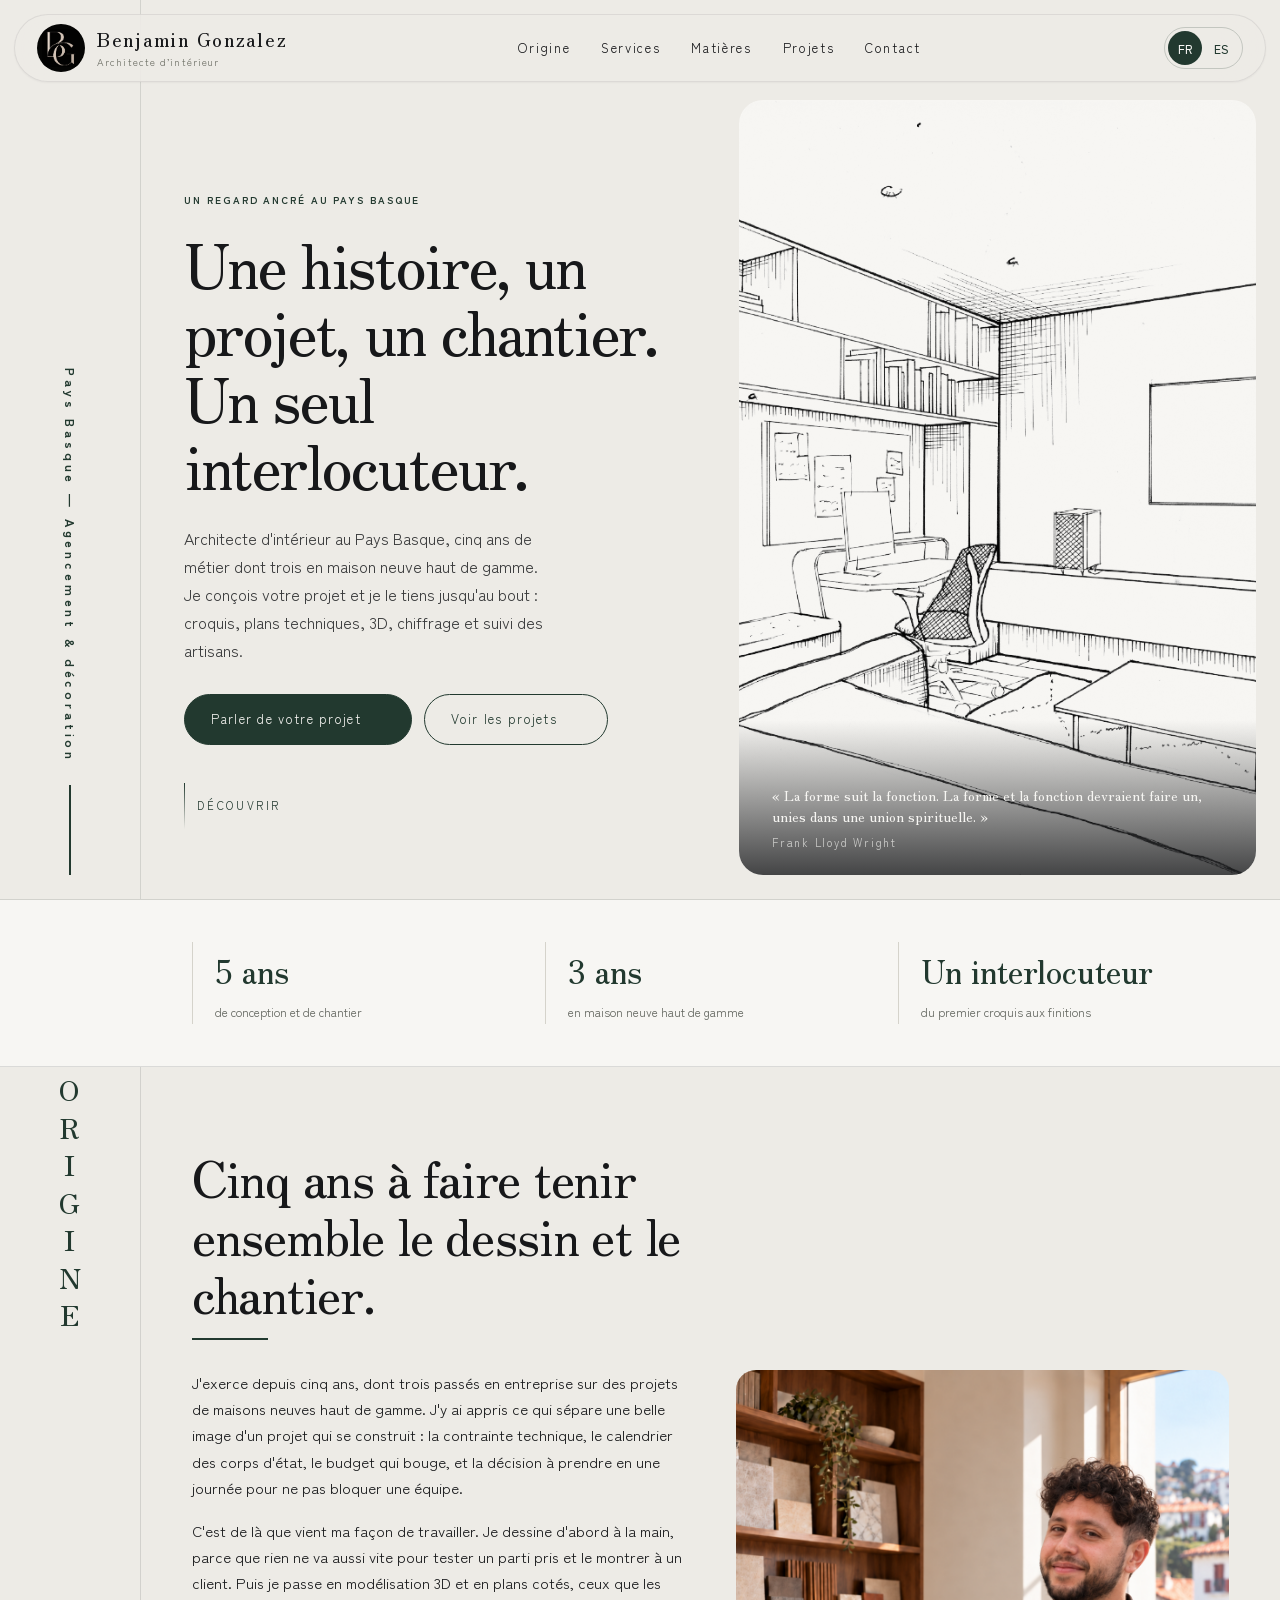
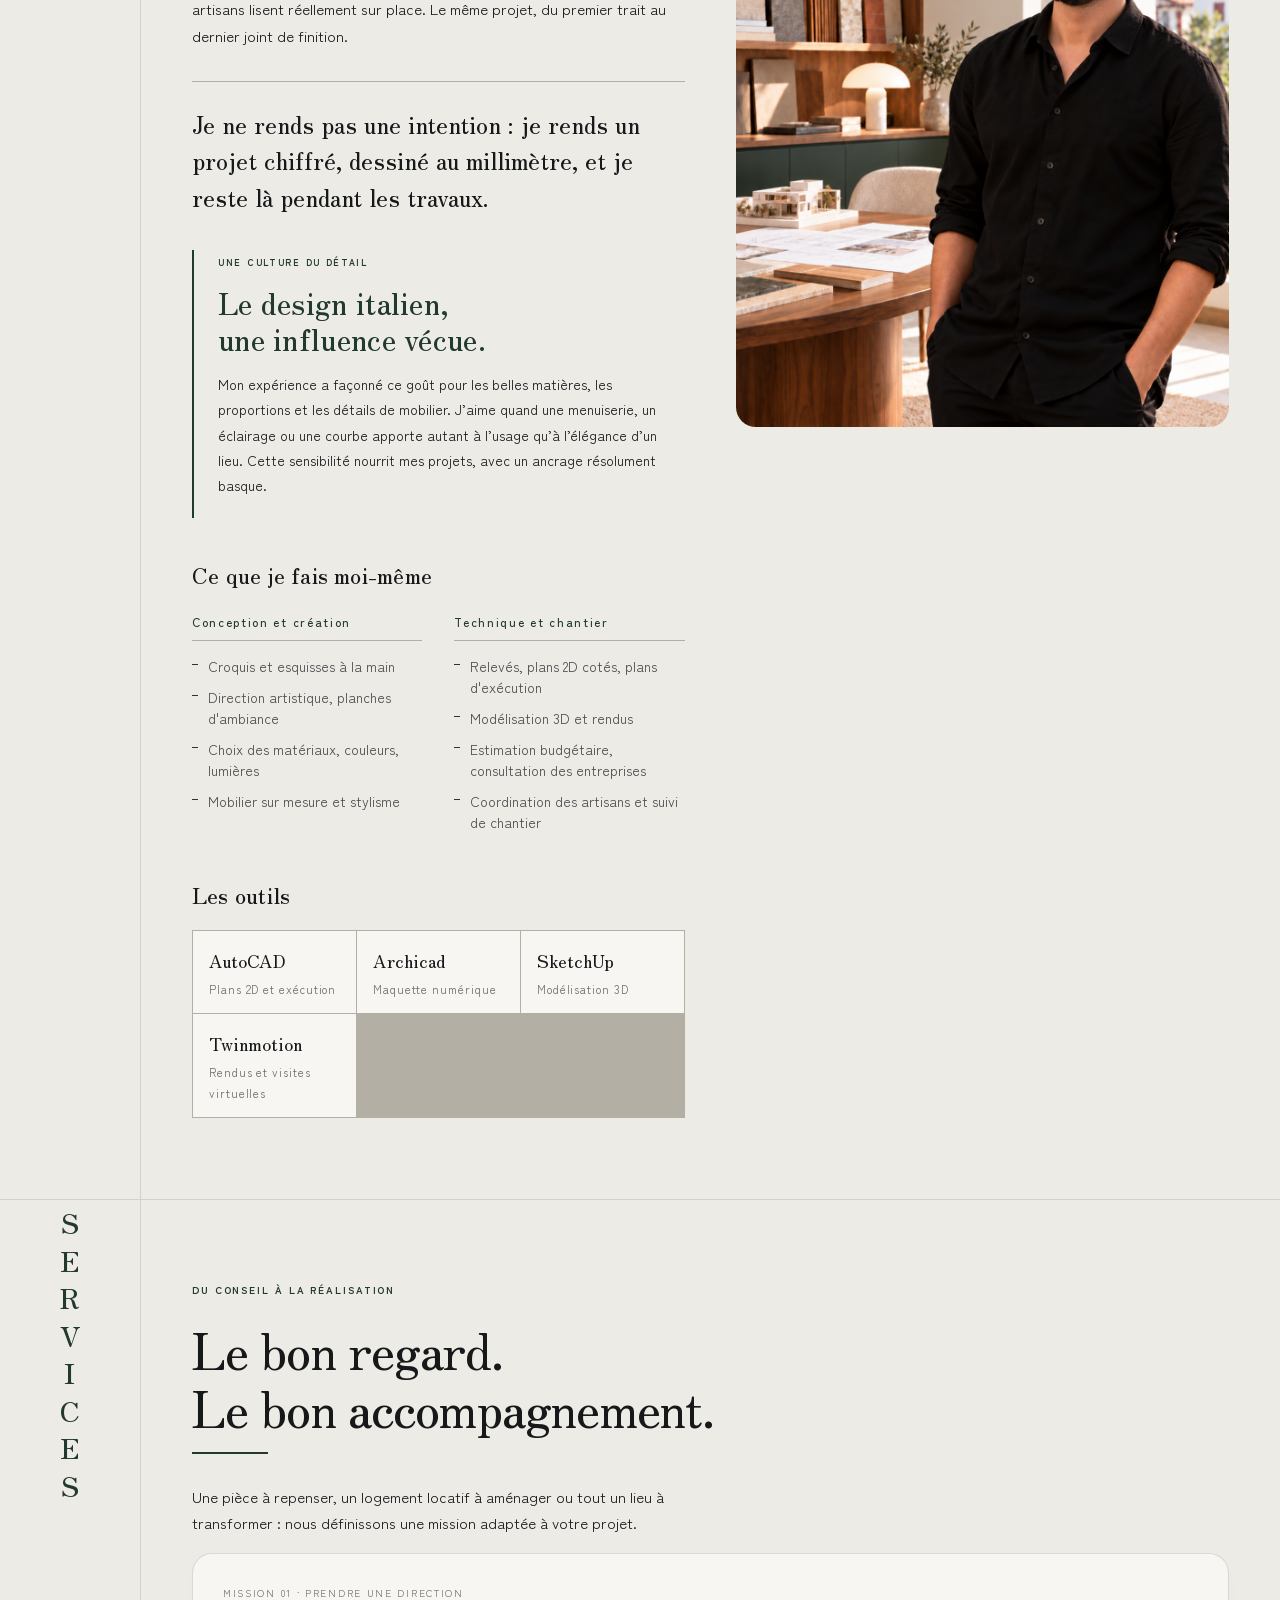
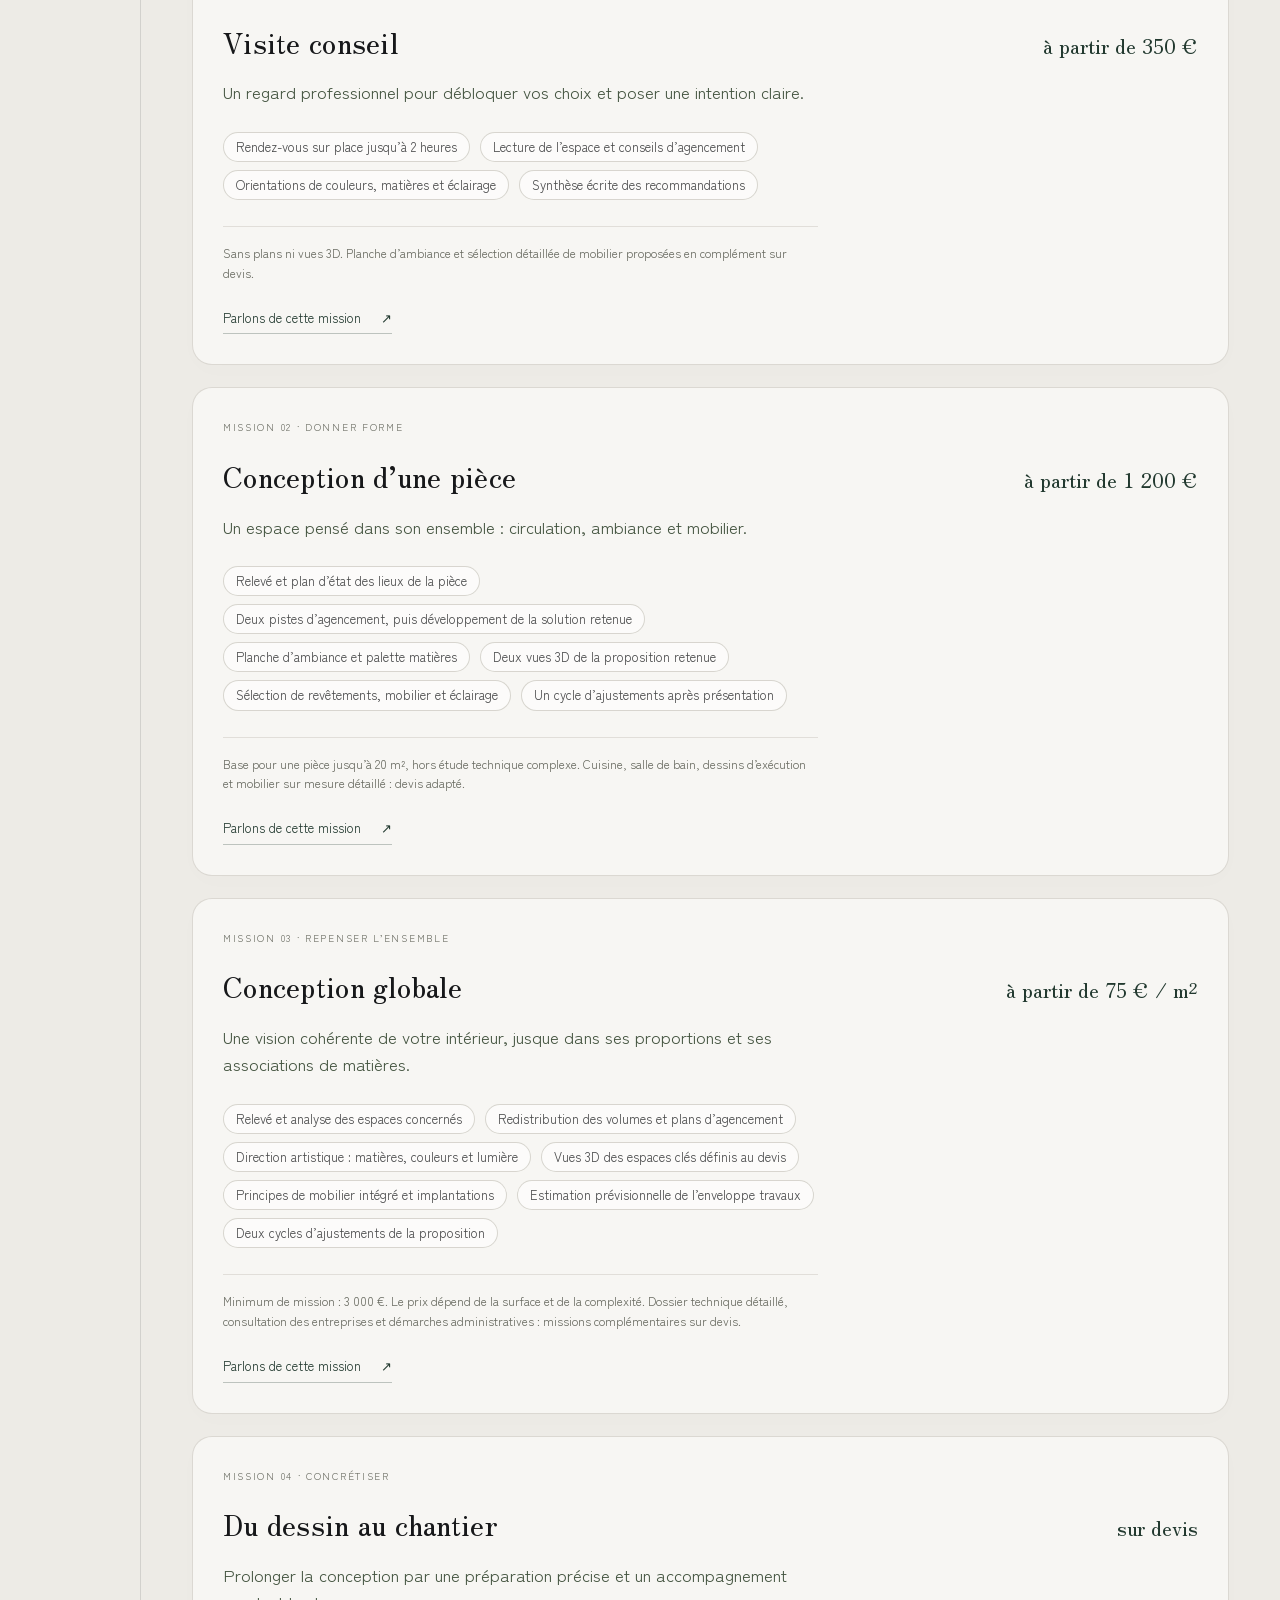
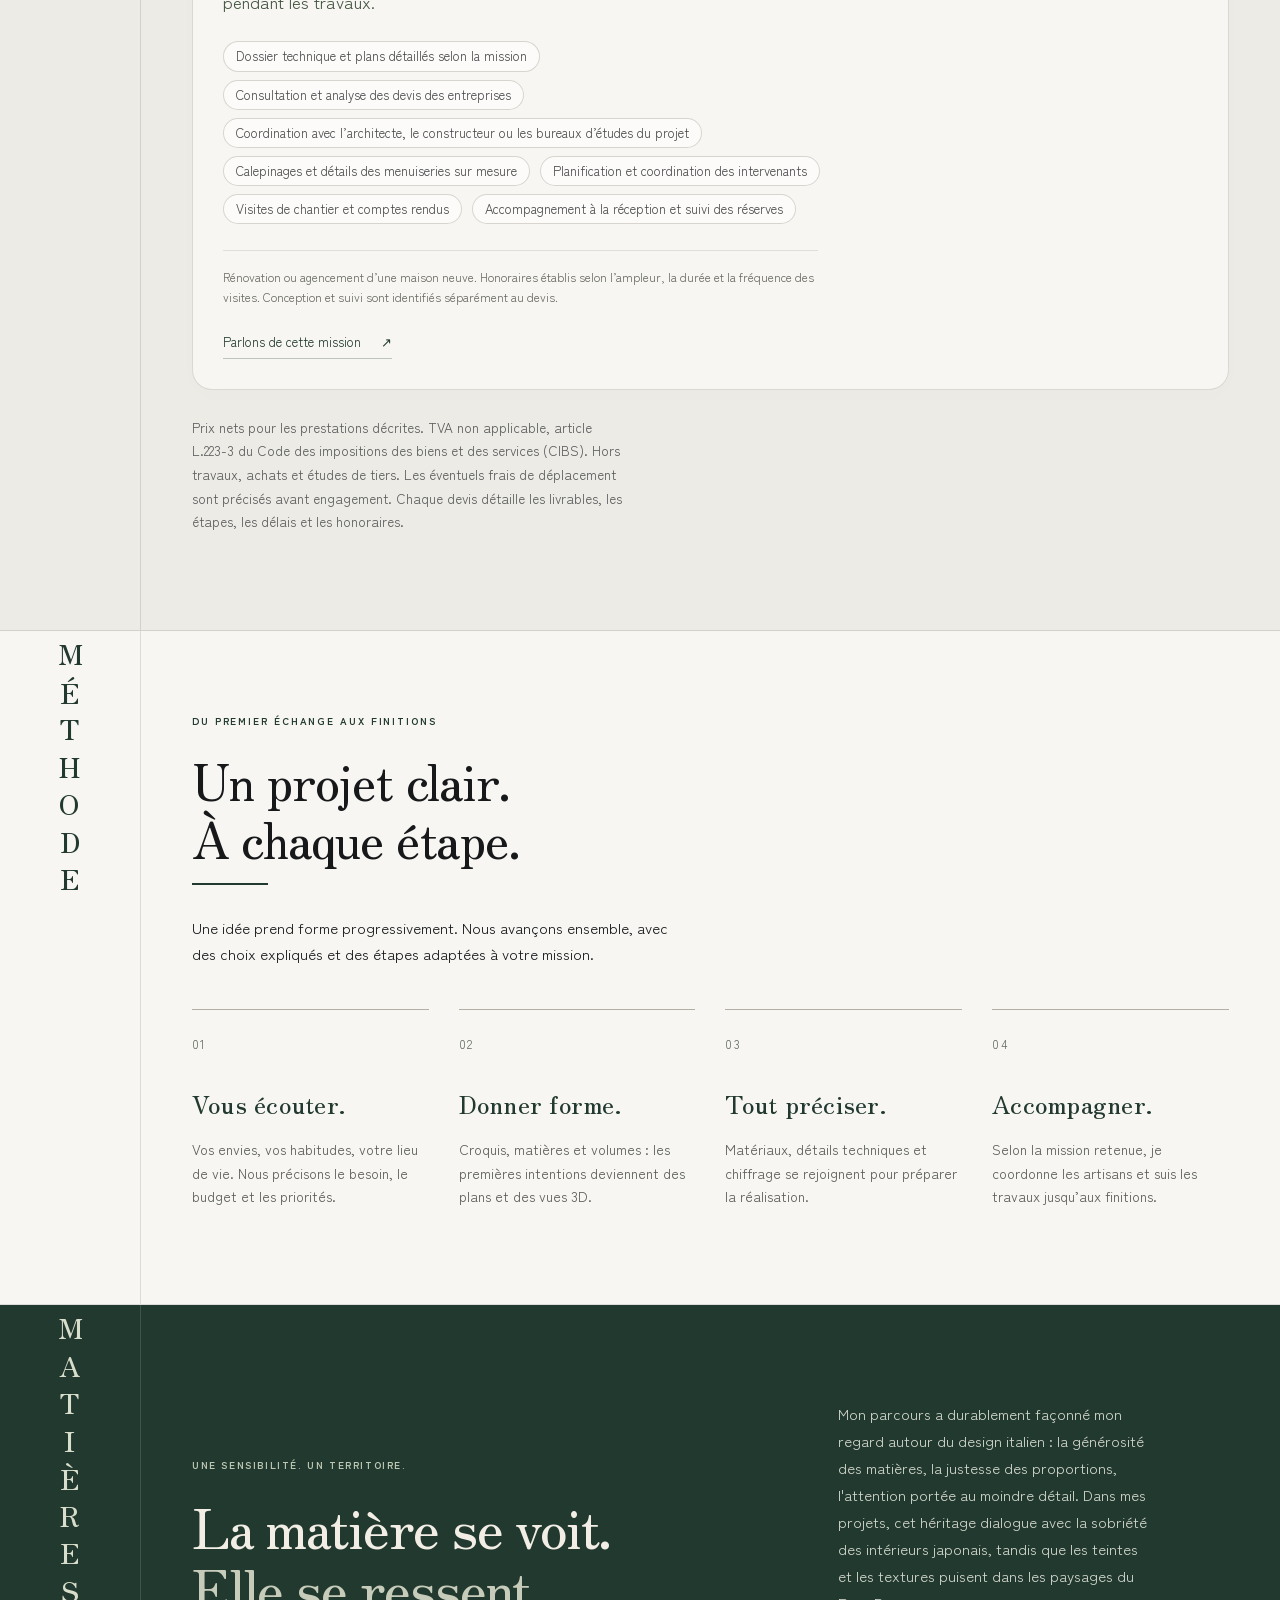
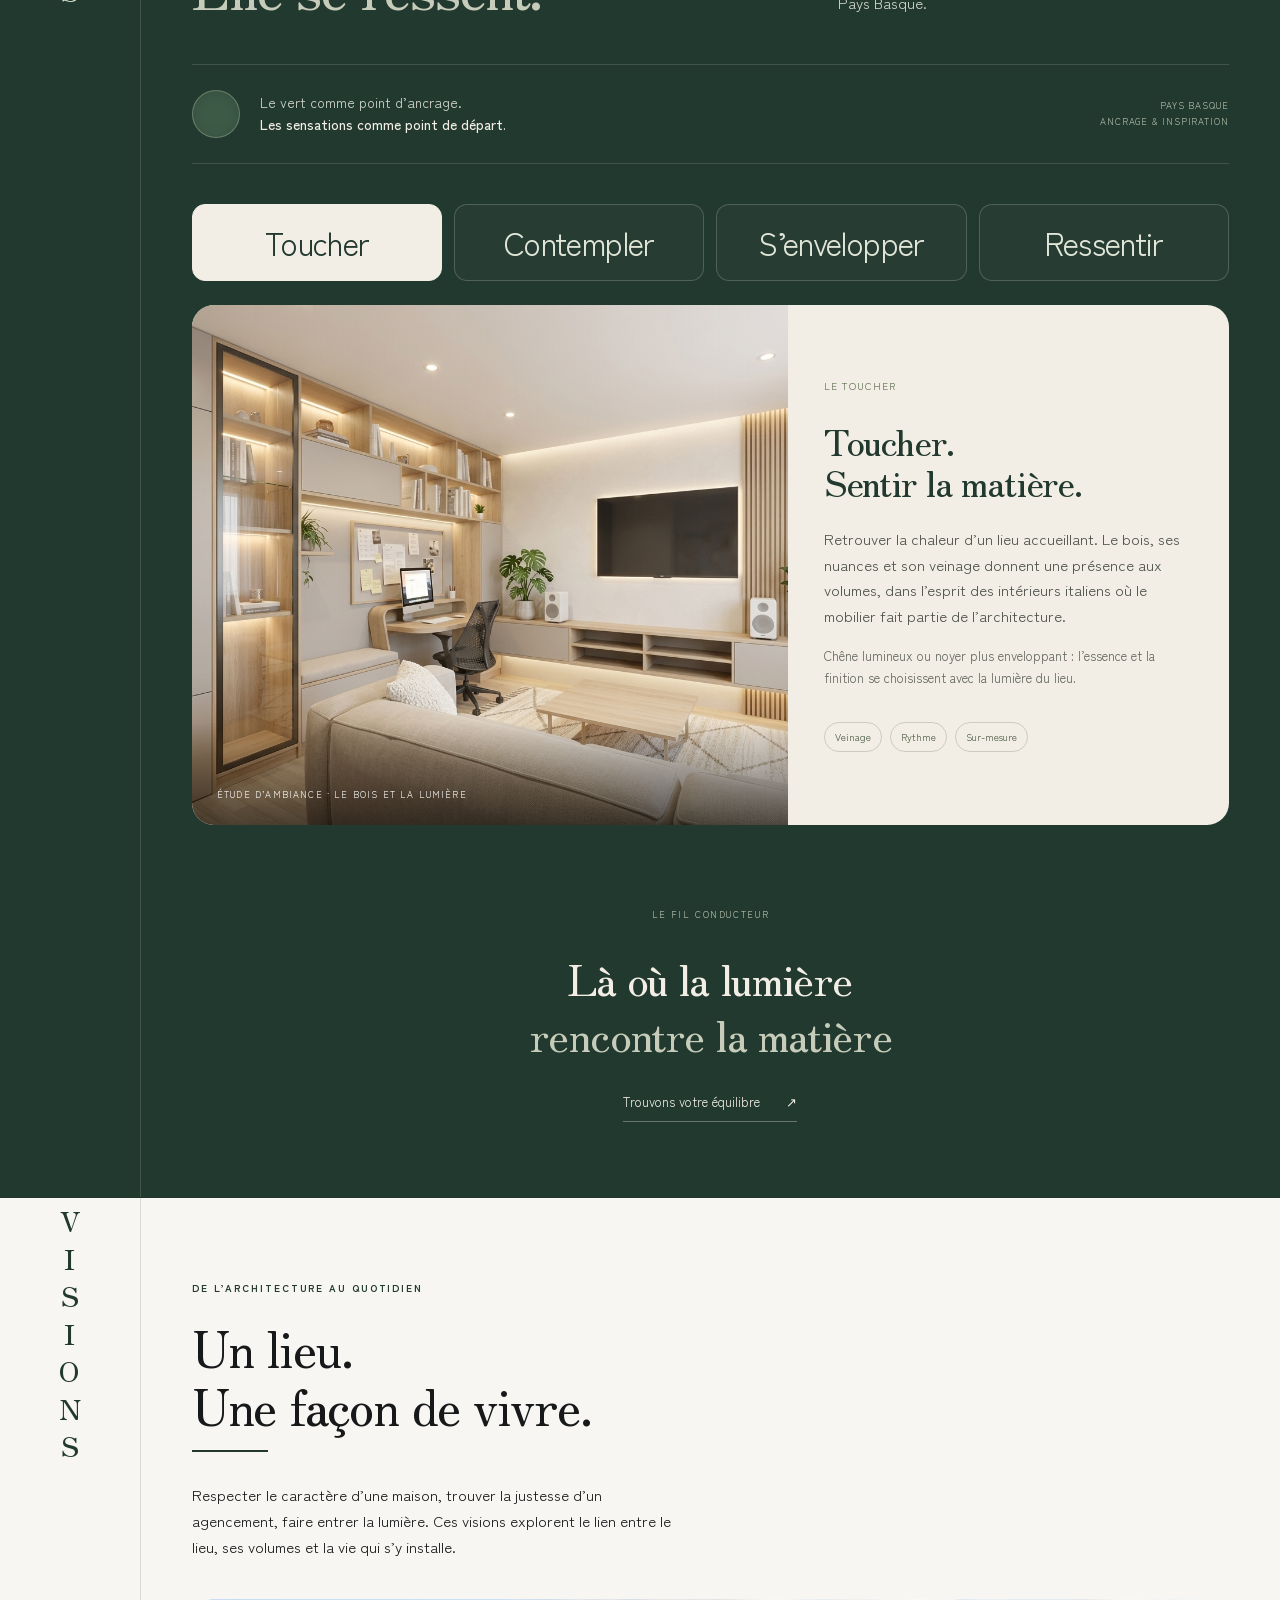
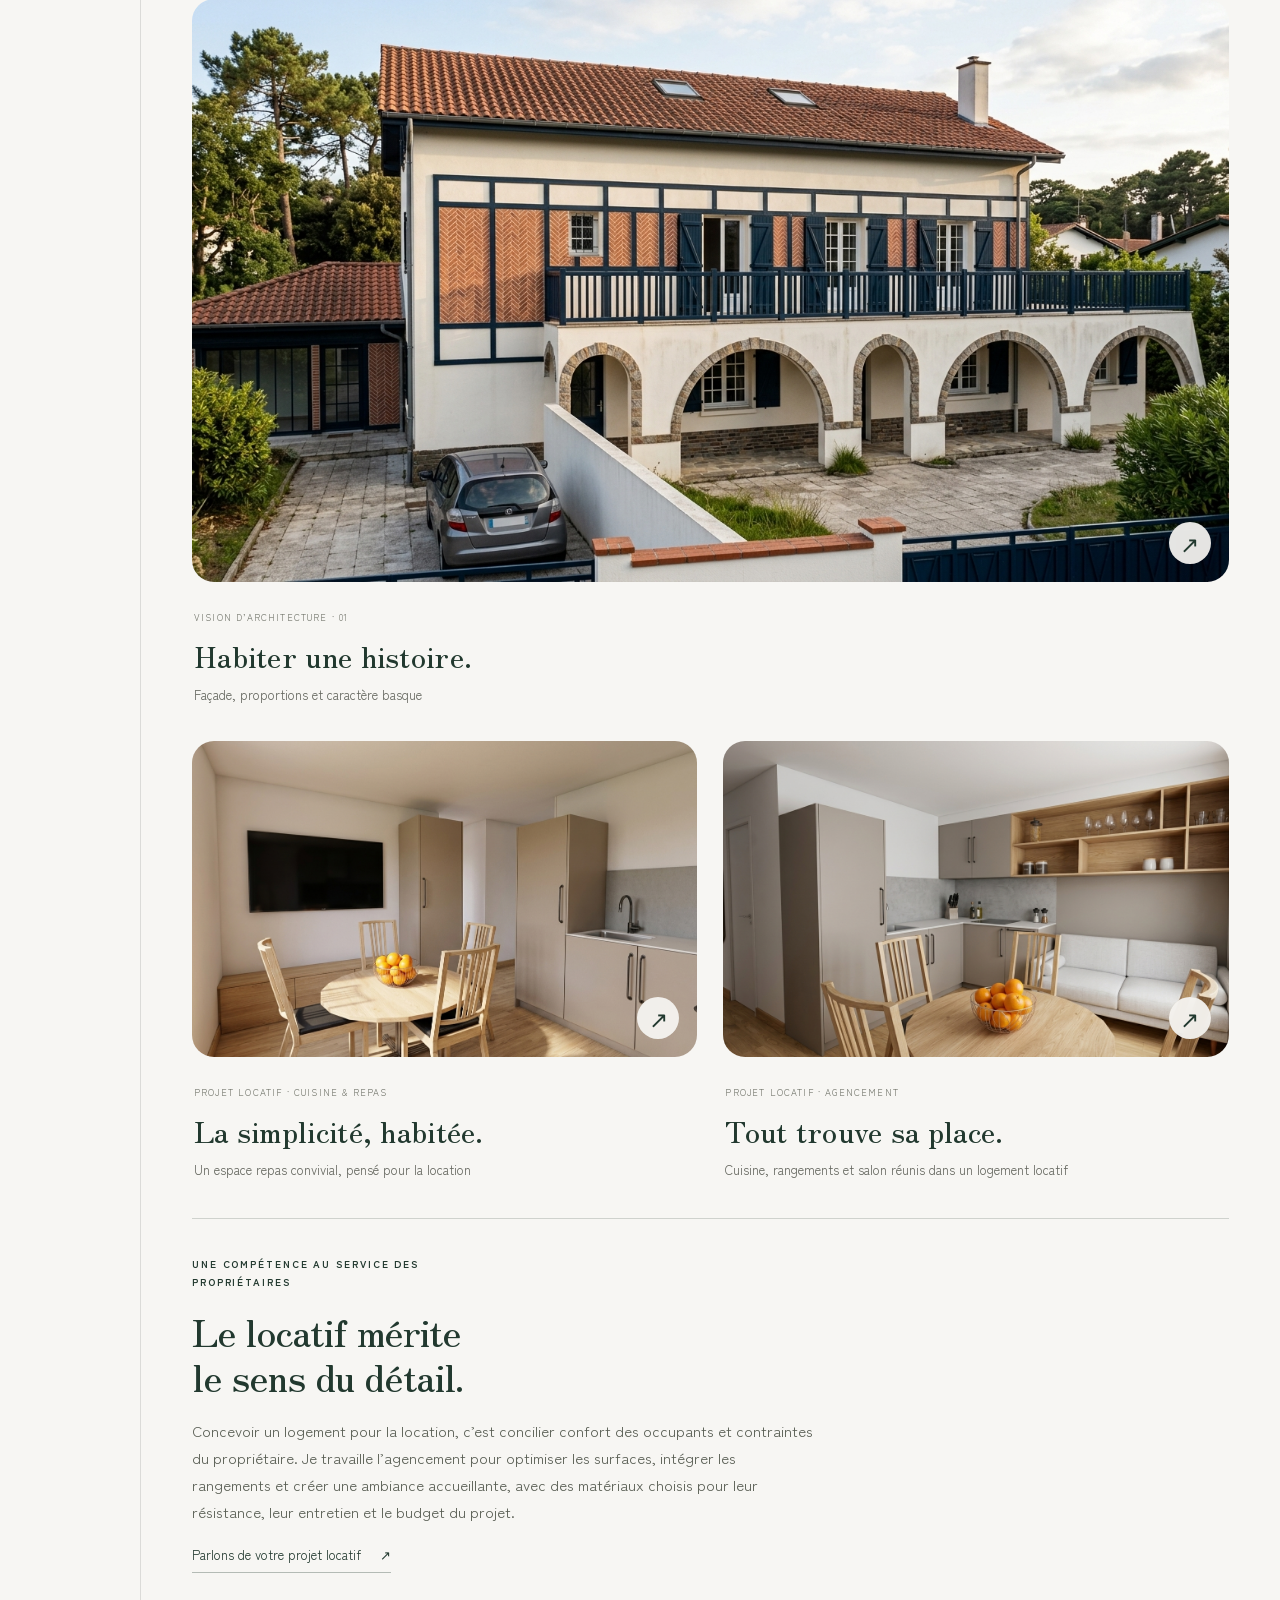
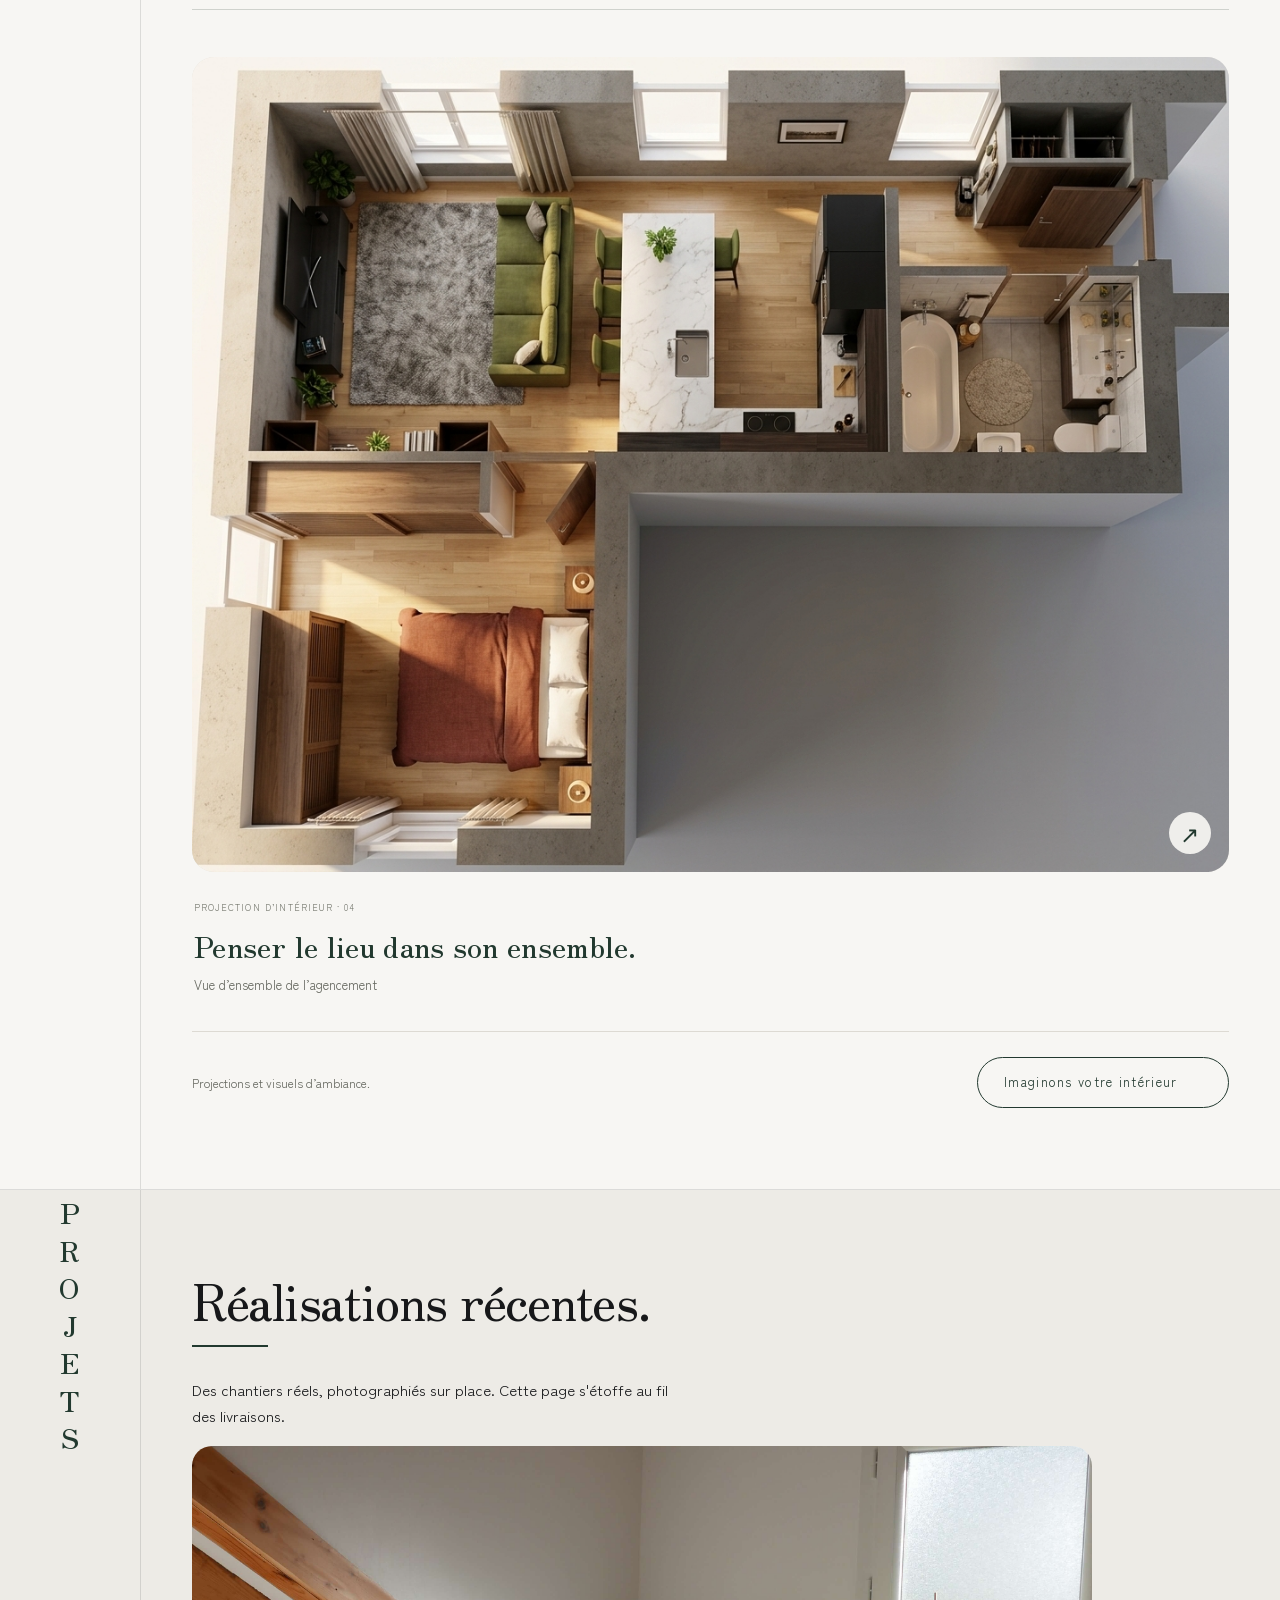
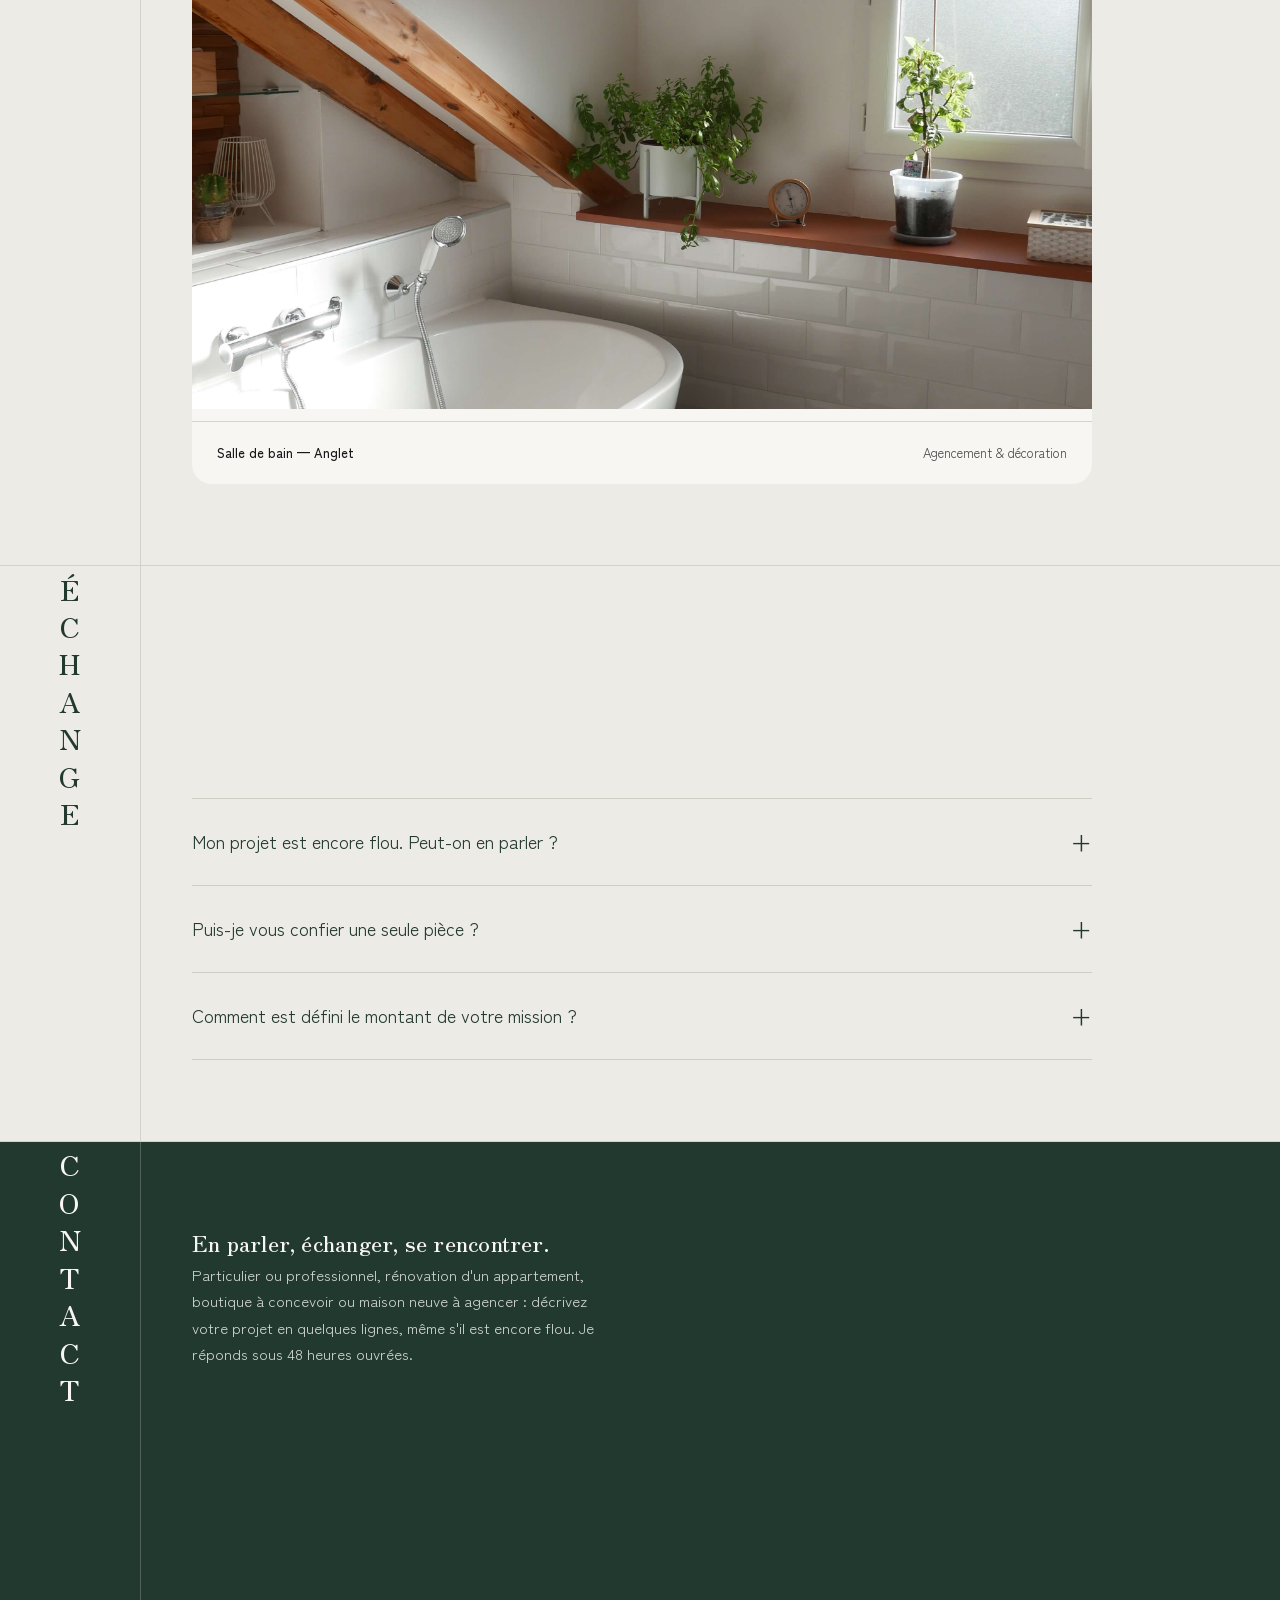
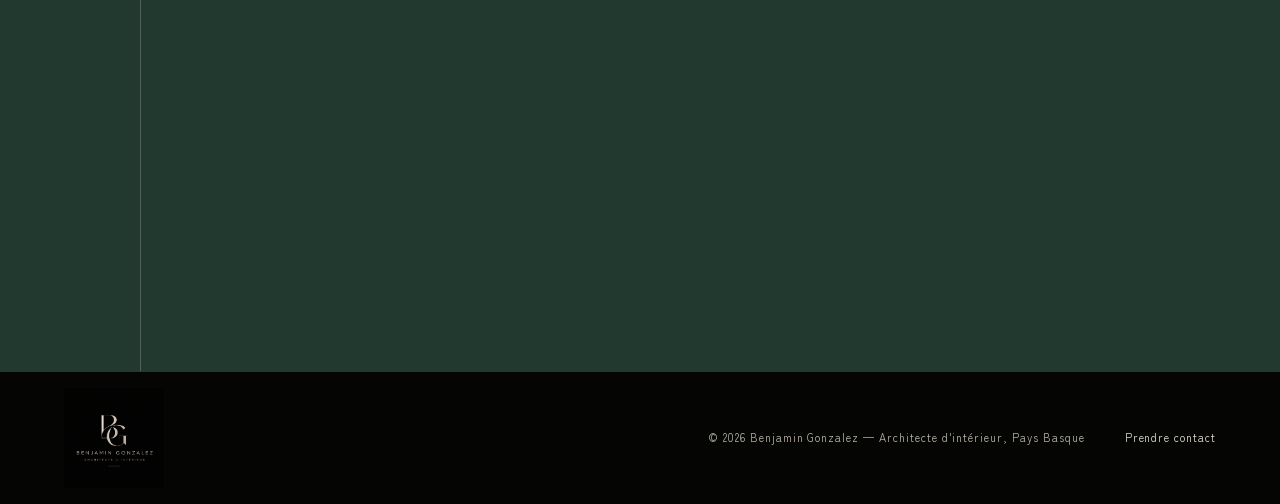
==== commit d0cb7968: "envoi formulaire" ====
--- a/index.html
+++ b/index.html
@@ -23,14 +23,14 @@
   "image": "img/accueil.png",
   "url": "https://benjamin-gonzalez-design.fr/",
   "telephone": "+33652052904",
-  "email": "gonzalez_benjamin@outlook.com",
+  "email": "gonzalez_benjamin@outlook.fr",
   "areaServed": "Pays Basque, France",
   "availableLanguage": ["French", "Spanish"],
   "address": { "@type": "PostalAddress", "addressRegion": "Pyrénées-Atlantiques", "addressCountry": "FR" }
 }
 </script>
 
-<link rel="stylesheet" href="assets/css/style.css?v=20260924-final">
+<link rel="stylesheet" href="assets/css/style.css?v=20260925-web3forms">
 <link rel="icon" href="img/favicon.svg?v=20260924" type="image/svg+xml" sizes="any">
 <link rel="canonical" href="https://benjamin-gonzalez-design.fr/">
 </head>
@@ -200,12 +200,12 @@
             </a>
           </li>
           <li>
-            <a href="mailto:gonzalez_benjamin@outlook.com">
+            <a href="mailto:gonzalez_benjamin@outlook.fr">
               <small class="lbl">E-mail</small>
               <span class="row"><svg class="ico" viewBox="0 0 24 24" aria-hidden="true">
                 <rect x="2.8" y="5" width="18.4" height="14" rx="2"/>
                 <path d="m3.4 6.6 8.6 6.2 8.6-6.2"/>
-              </svg><span class="val">gonzalez_benjamin@outlook.com</span></span>
+              </svg><span class="val">gonzalez_benjamin@outlook.fr</span></span>
             </a>
           </li>
           <li>
@@ -225,7 +225,11 @@
         <h3>Écrivez-moi</h3>
         <p class="form-intro">Les champs marqués d'un astérisque sont nécessaires pour vous répondre.</p>
 
-        <form id="contact-form" action="contact.php" method="post" novalidate>
+        <form id="contact-form" action="https://api.web3forms.com/submit" method="post" novalidate>
+          <input type="hidden" name="access_key" value="6ee06585-bc7d-4779-93f3-2851a0b5841a">
+          <input type="hidden" name="subject" value="Nouvelle demande — Benjamin Gonzalez">
+          <input type="hidden" name="from_name" value="Site Benjamin Gonzalez">
+          <input type="checkbox" name="botcheck" id="botcheck" hidden tabindex="-1" aria-hidden="true">
           <input type="hidden" name="ouvert_a" id="ouvert_a" value="">
           <div class="field-row">
             <div class="field">
@@ -268,7 +272,7 @@
 
           <div class="form-foot">
             <button class="btn" type="submit" id="send-btn">Envoyer le message</button>
-            <span class="consent">Vos informations servent uniquement à vous répondre et ne sont jamais transmises à des tiers.</span>
+            <span class="consent">Vos informations servent à répondre à votre demande. Le formulaire utilise Web3Forms pour transmettre votre message par e-mail.</span>
           </div>
 
           <p class="status" id="status" role="status" aria-live="polite"></p>
@@ -283,6 +287,6 @@
   <span>© <span id="year"></span> Benjamin Gonzalez — Architecte d'intérieur, Pays Basque</span>
   <span><a href="#contact">Prendre contact</a></span>
 </div></footer>
-  <script src="assets/js/main.js?v=20260924-final" defer></script>
+  <script src="assets/js/main.js?v=20260925-web3forms" defer></script>
 </body>
 </html>
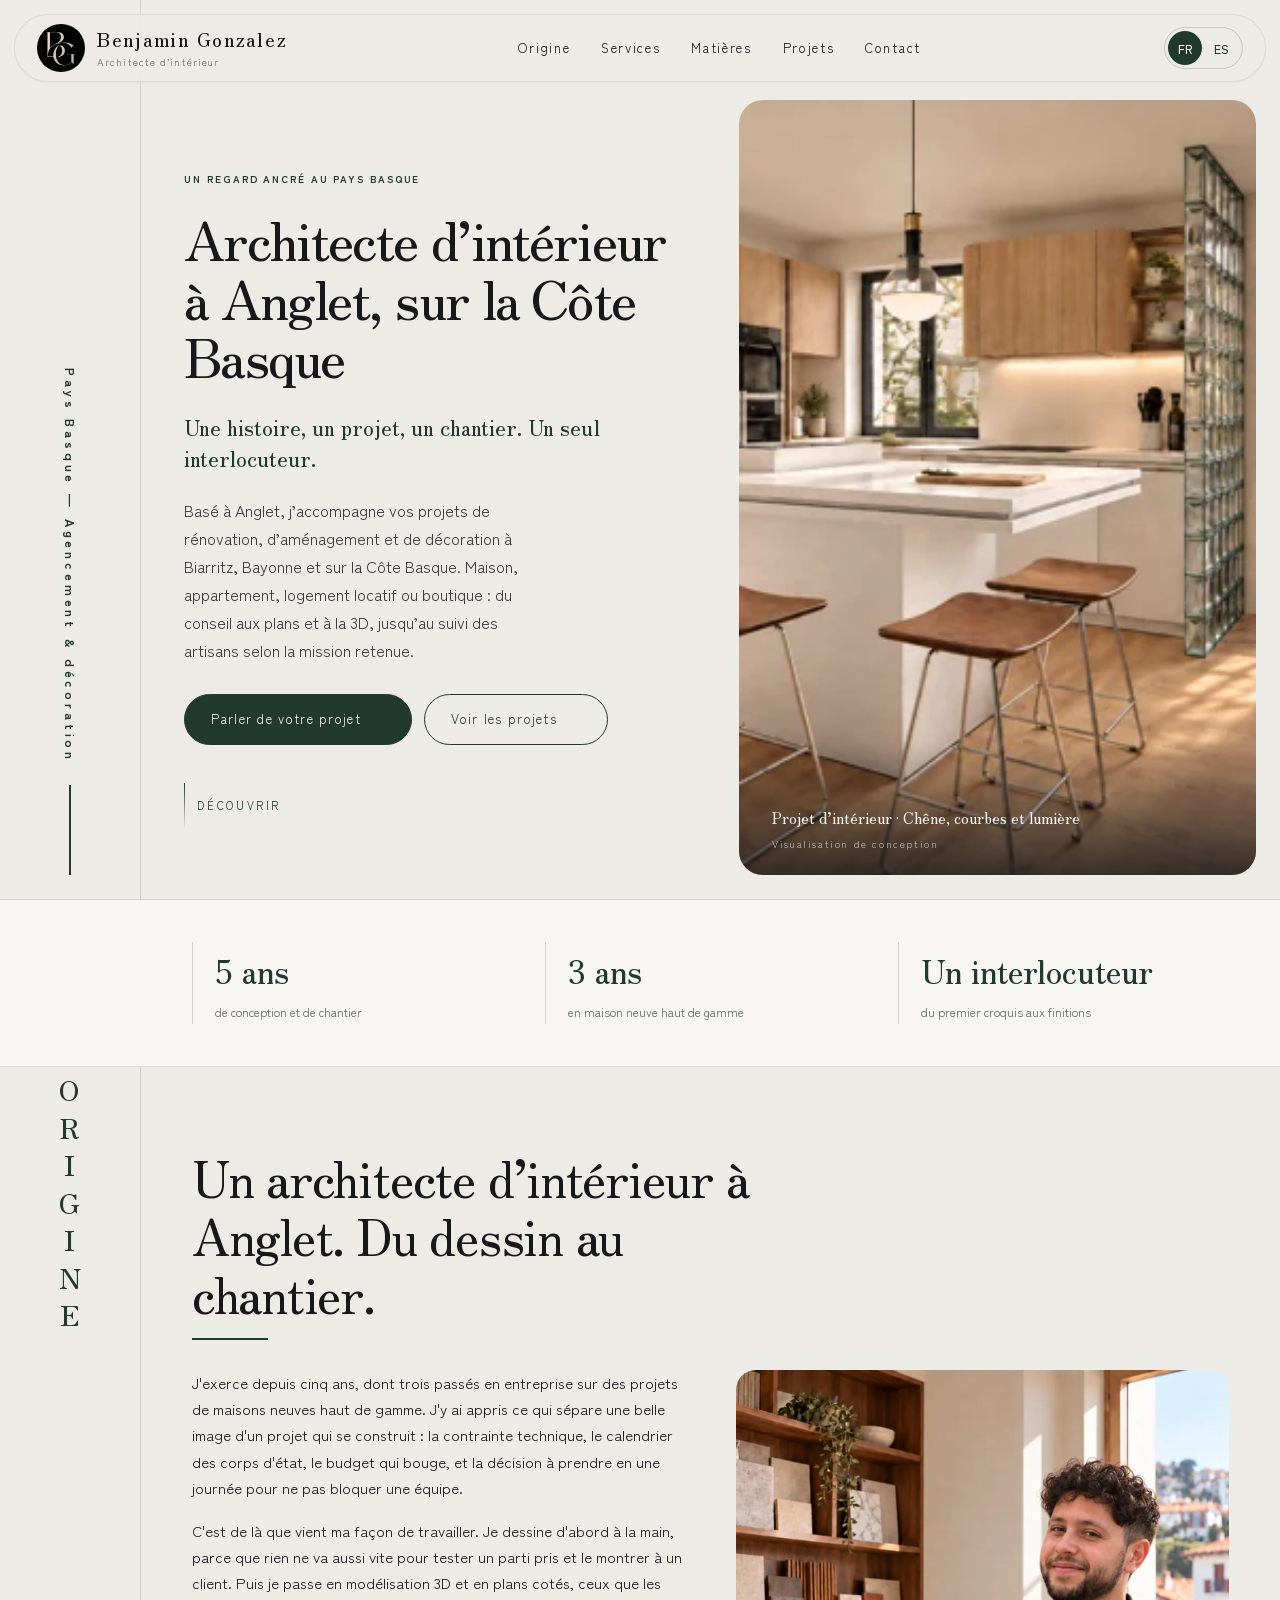
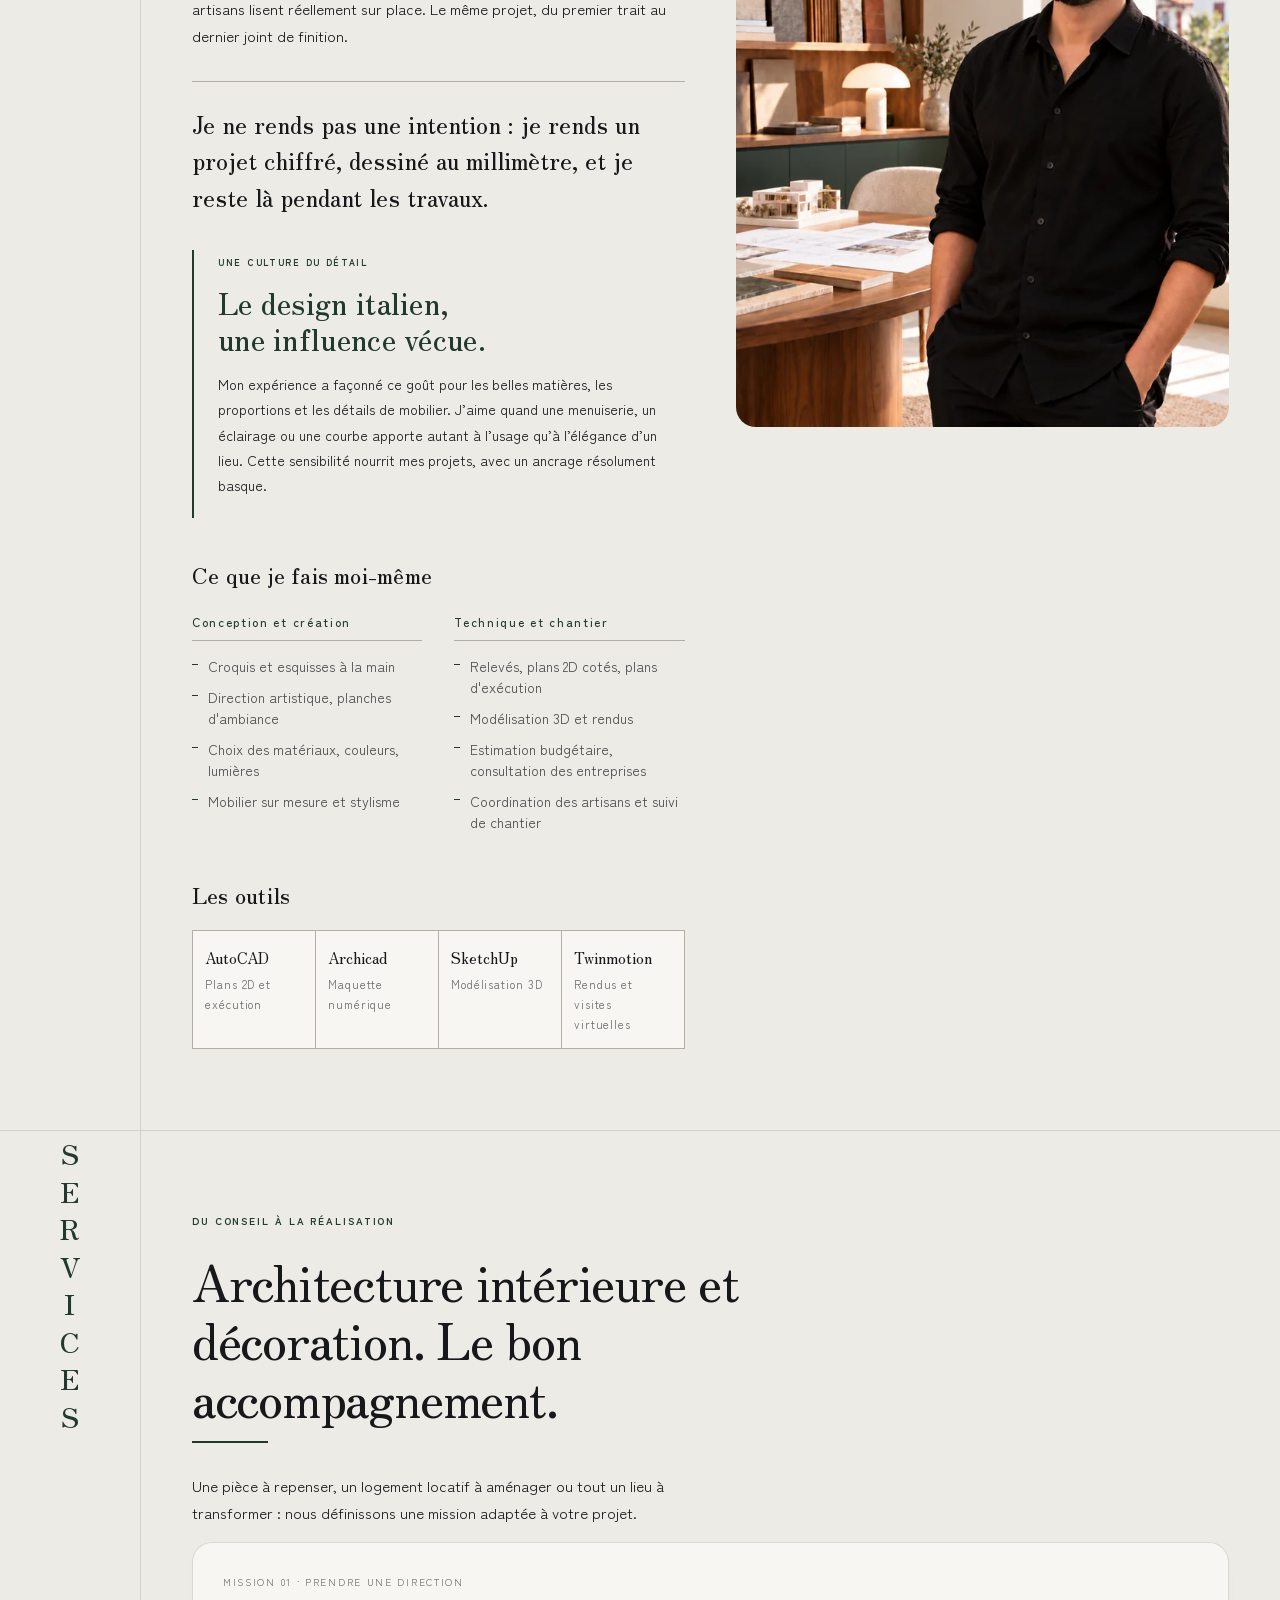
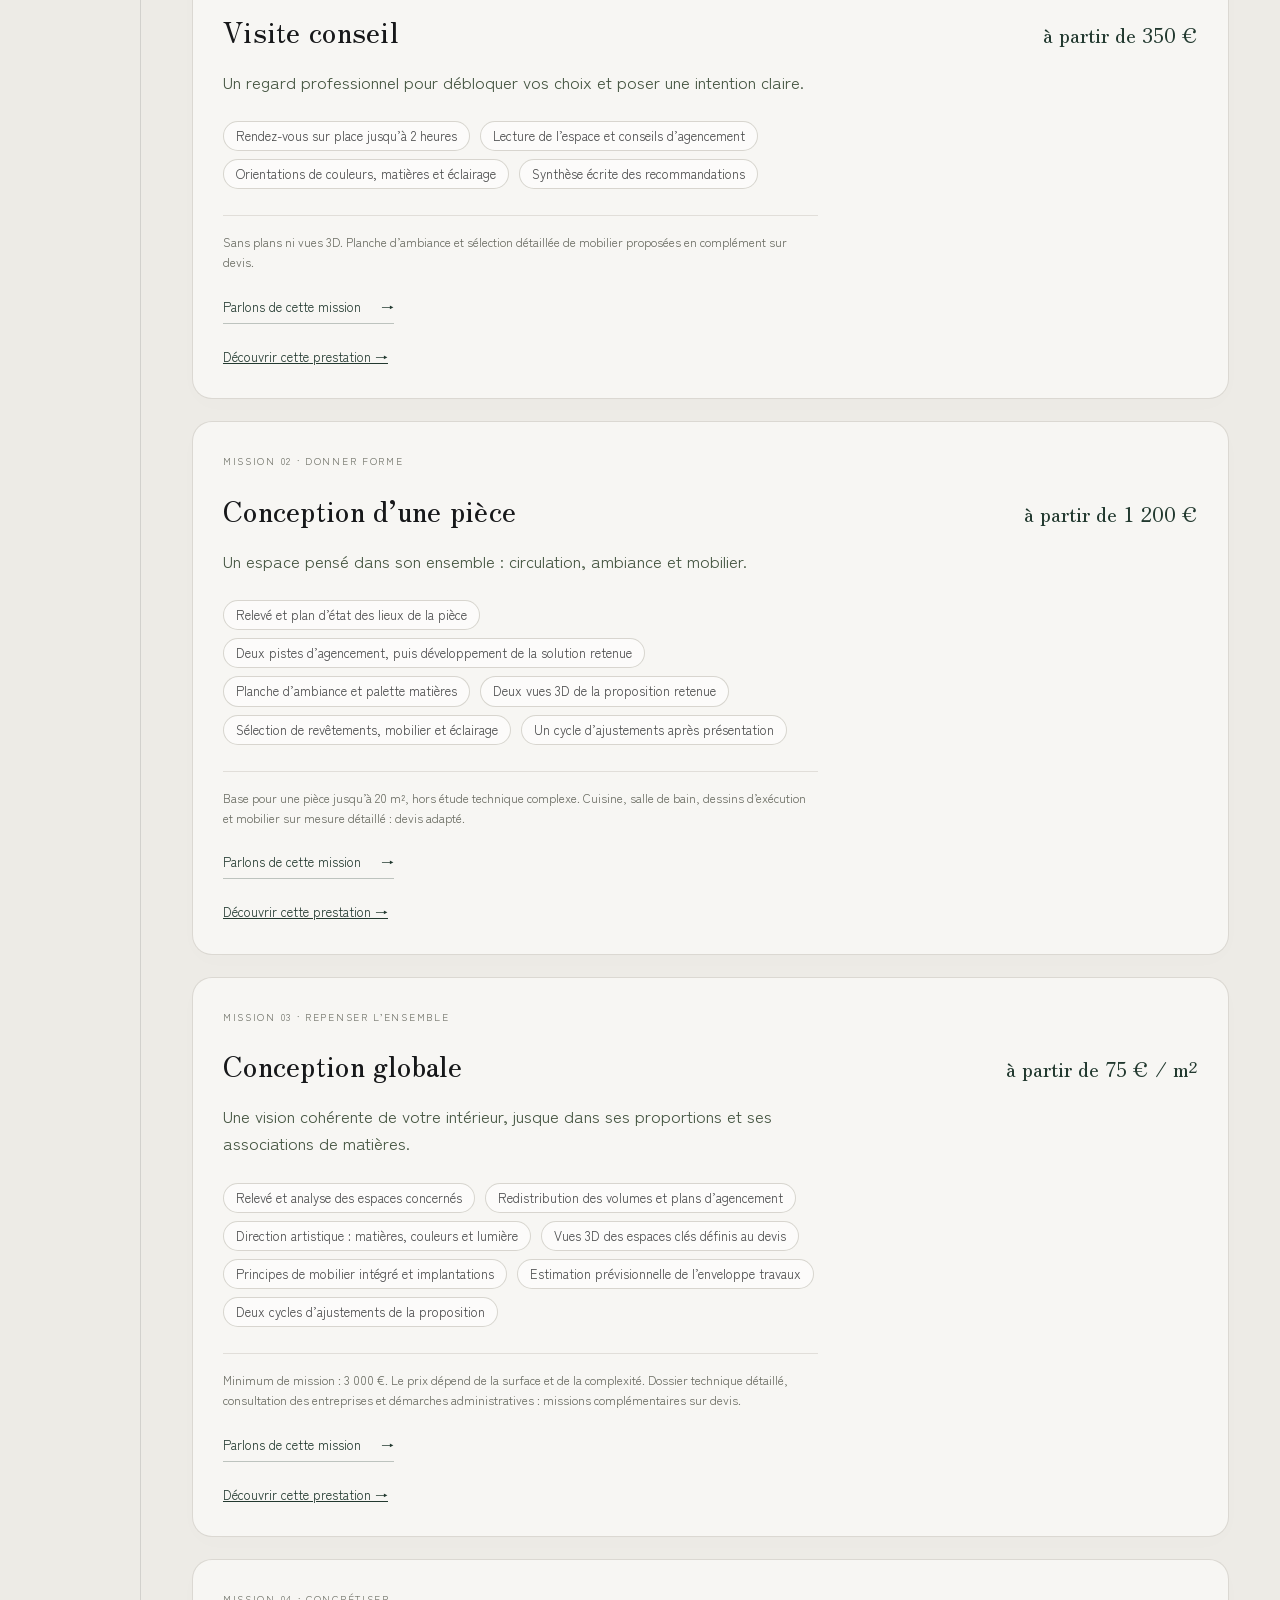
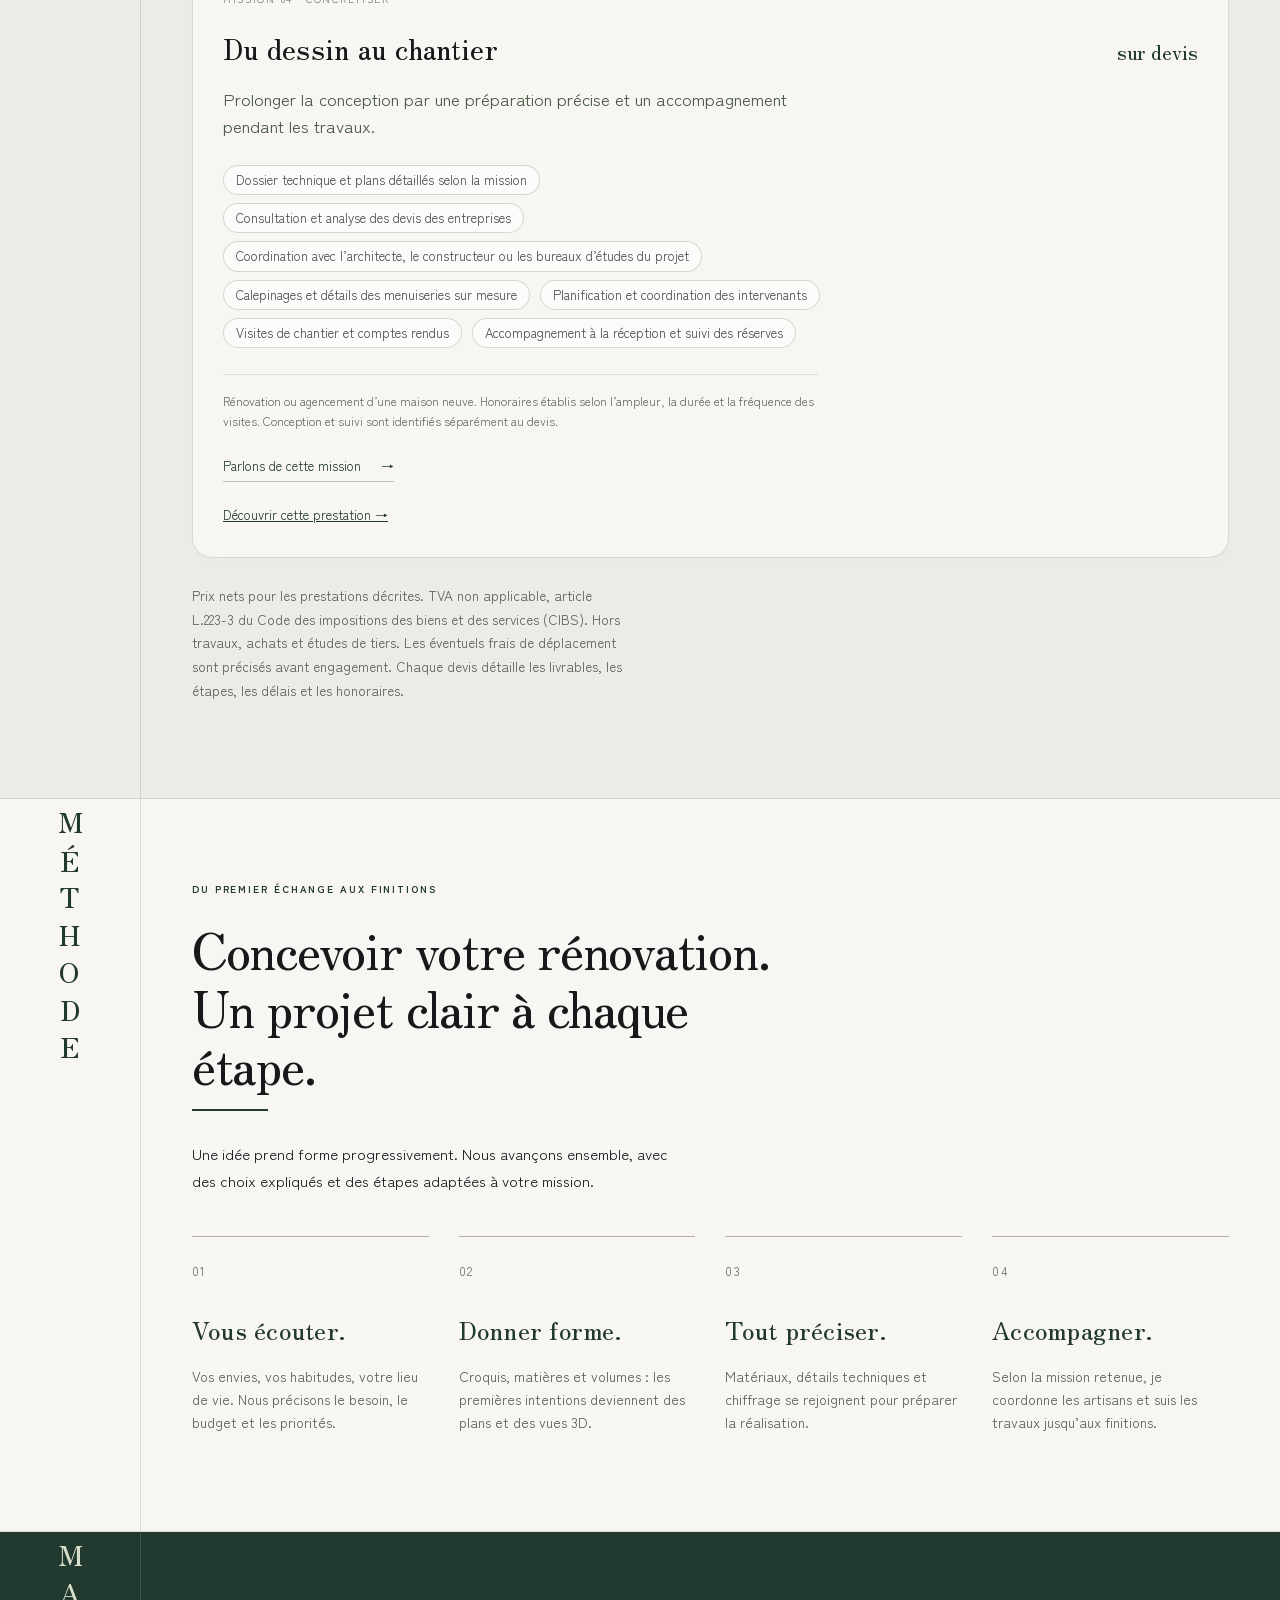
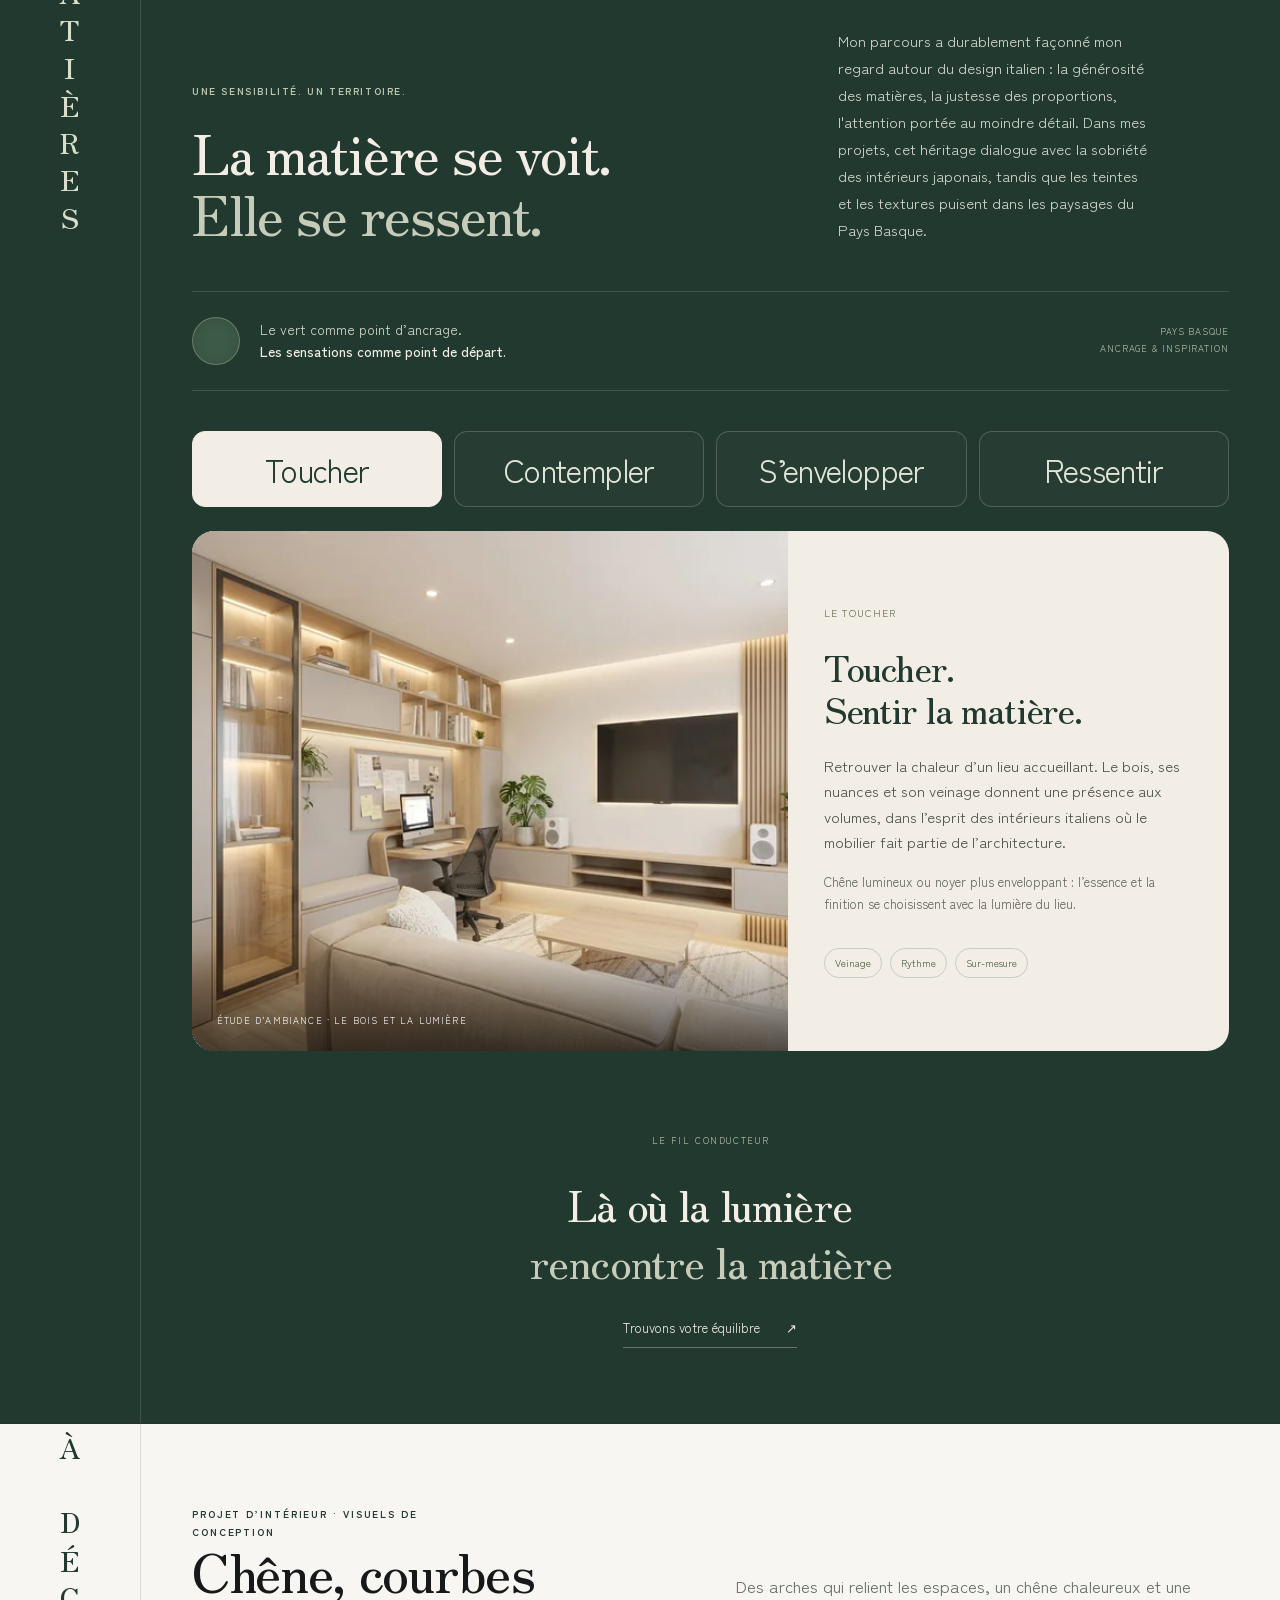
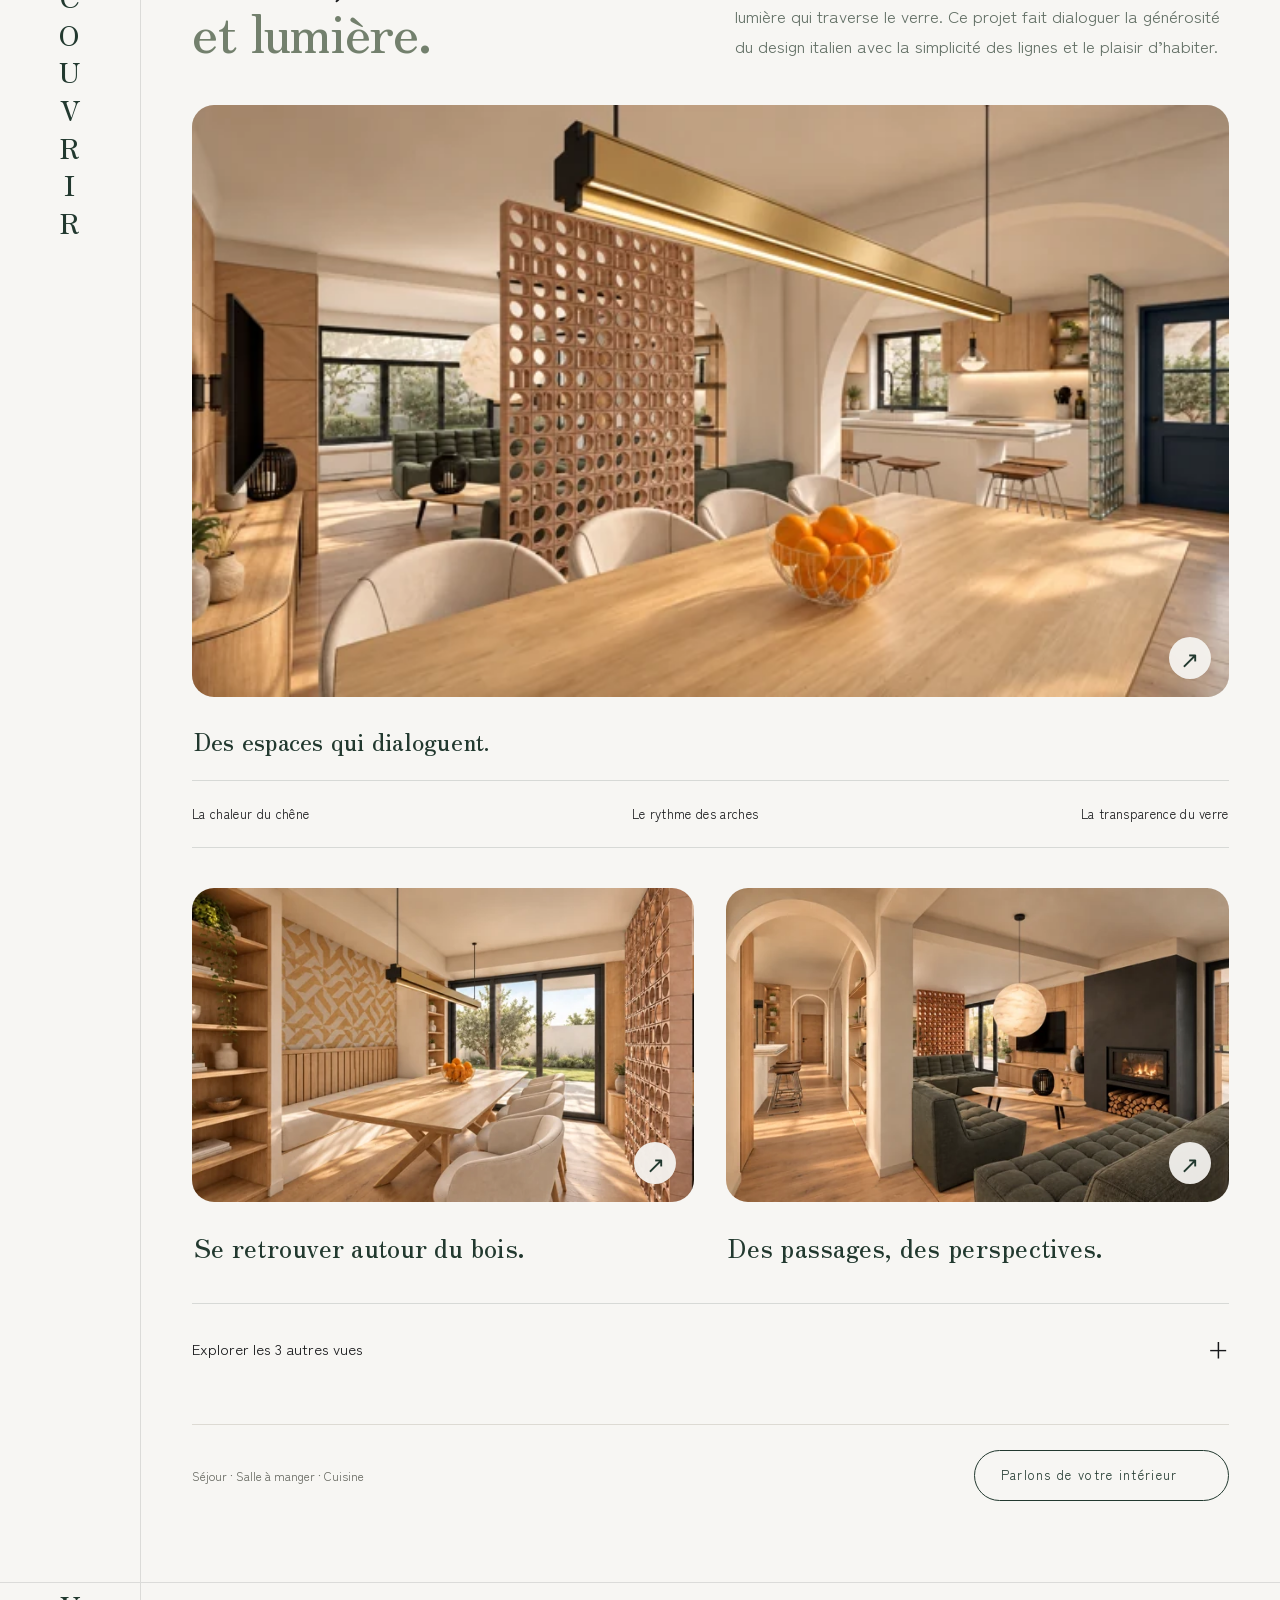
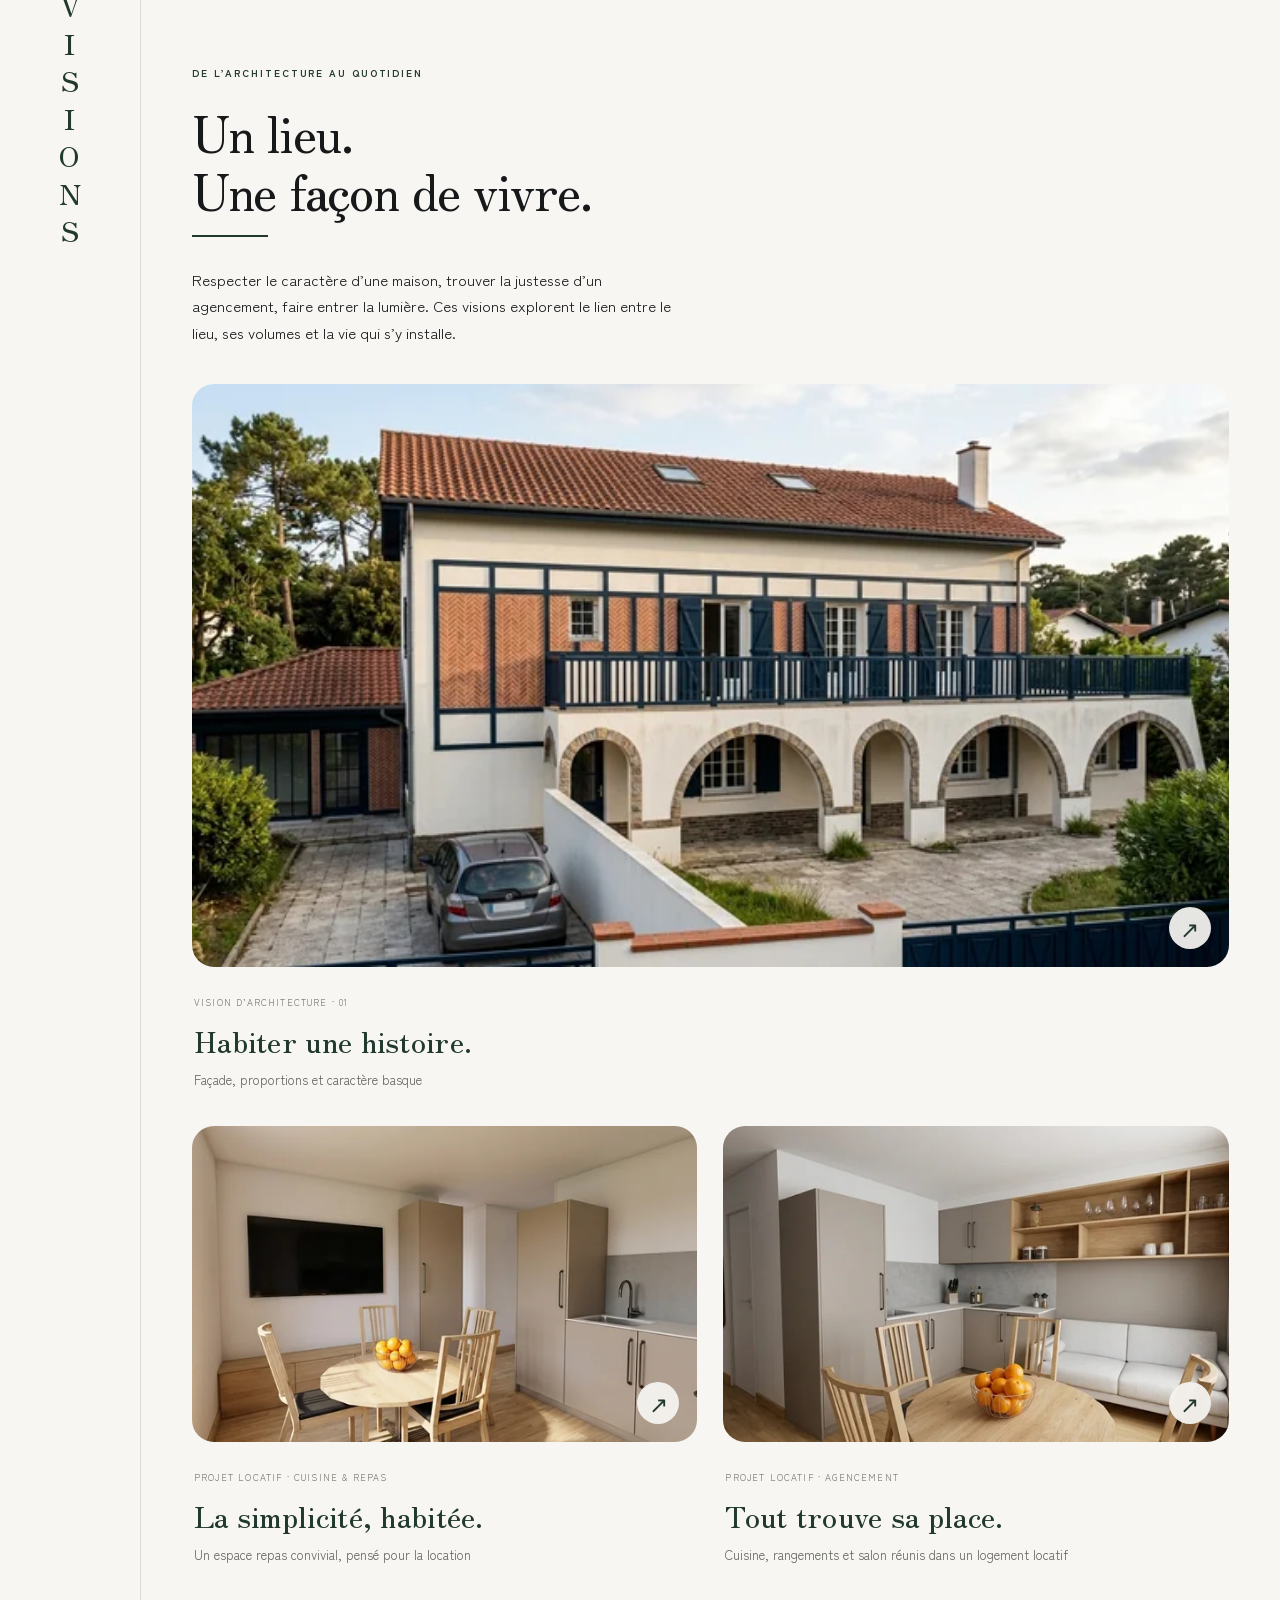
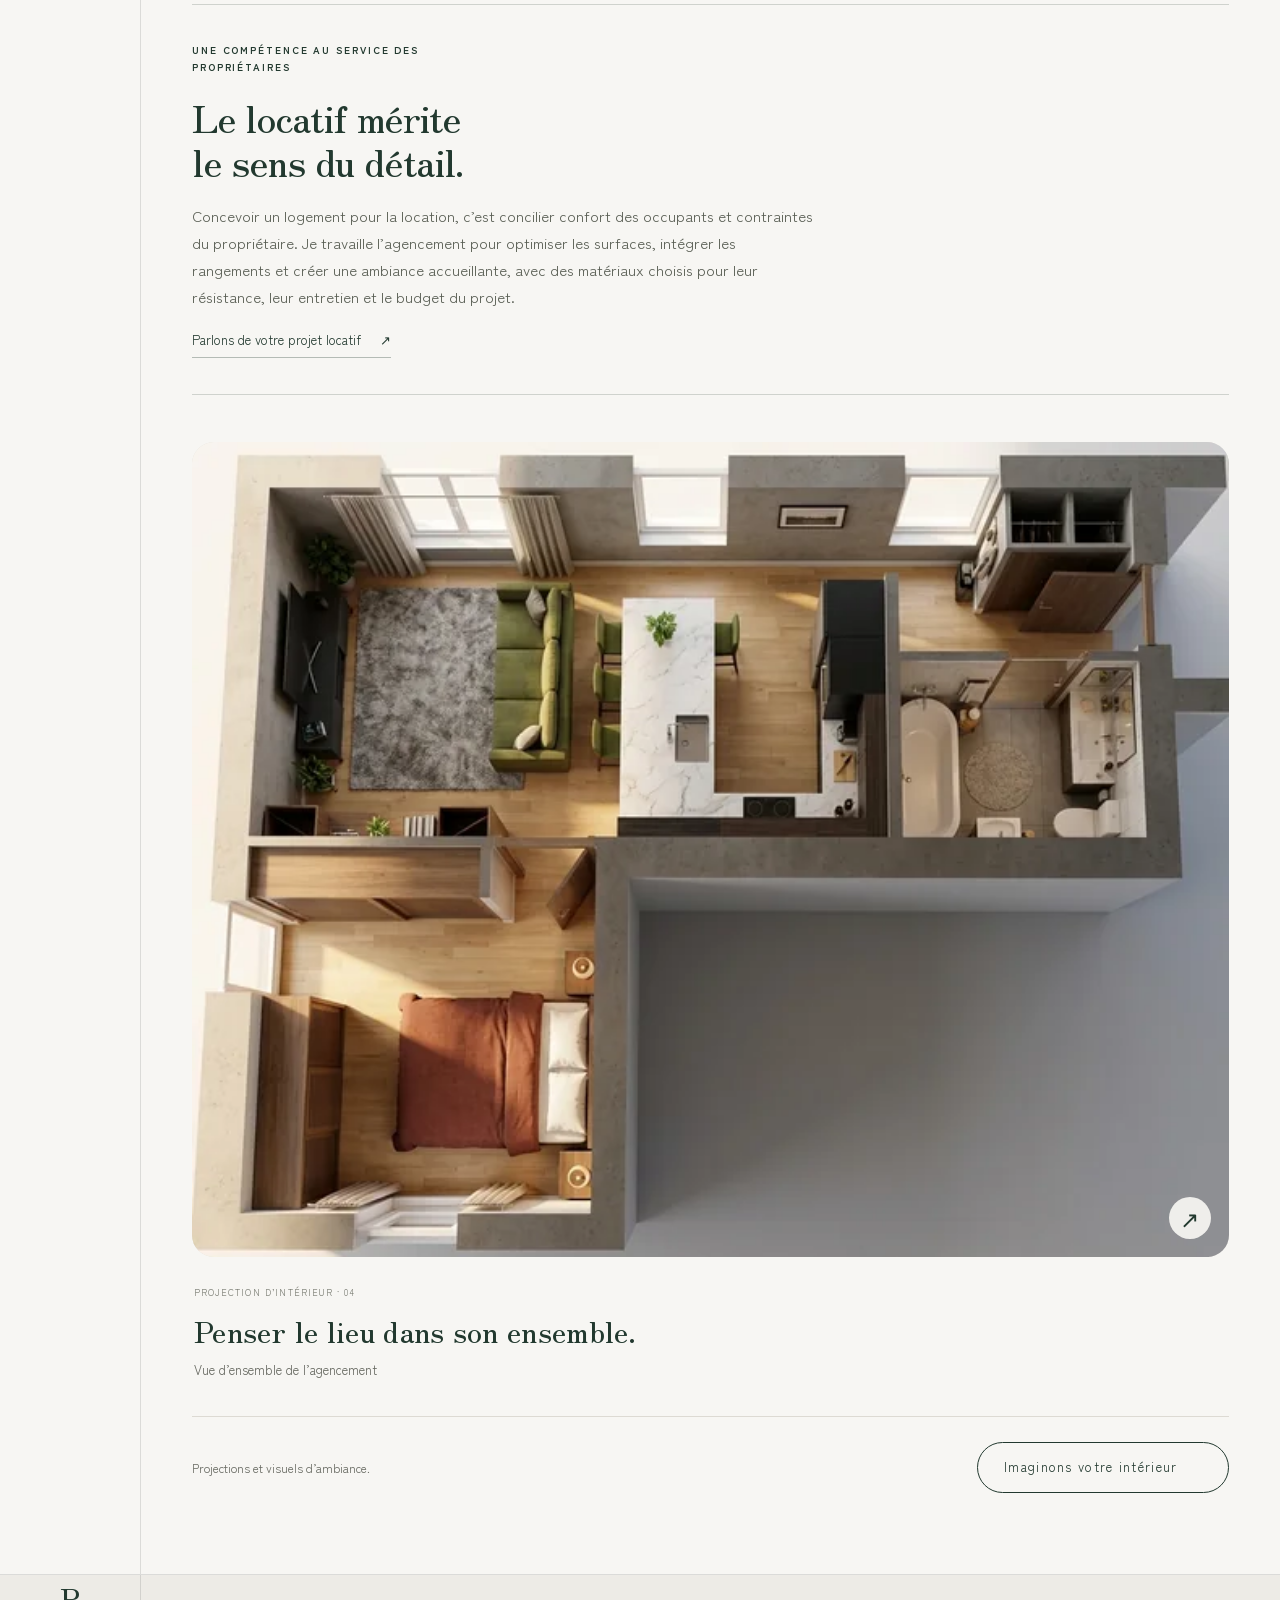
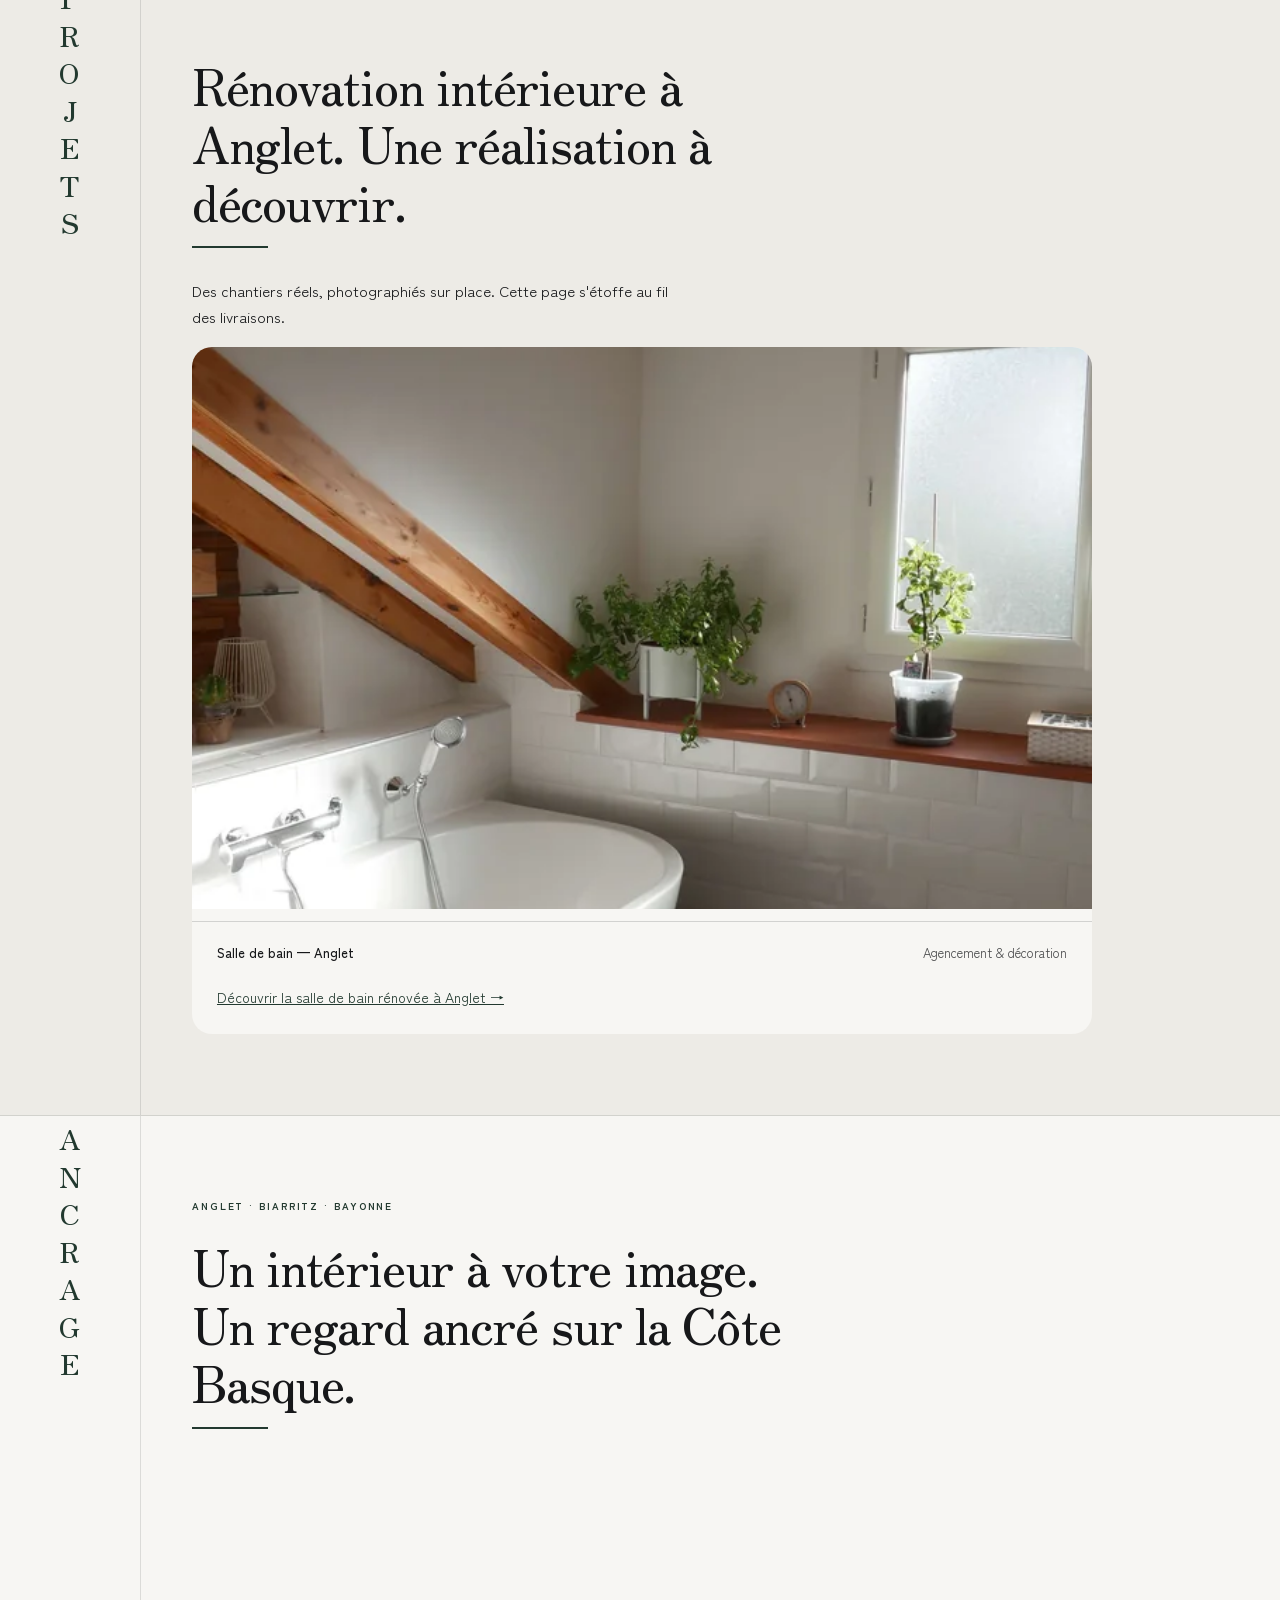
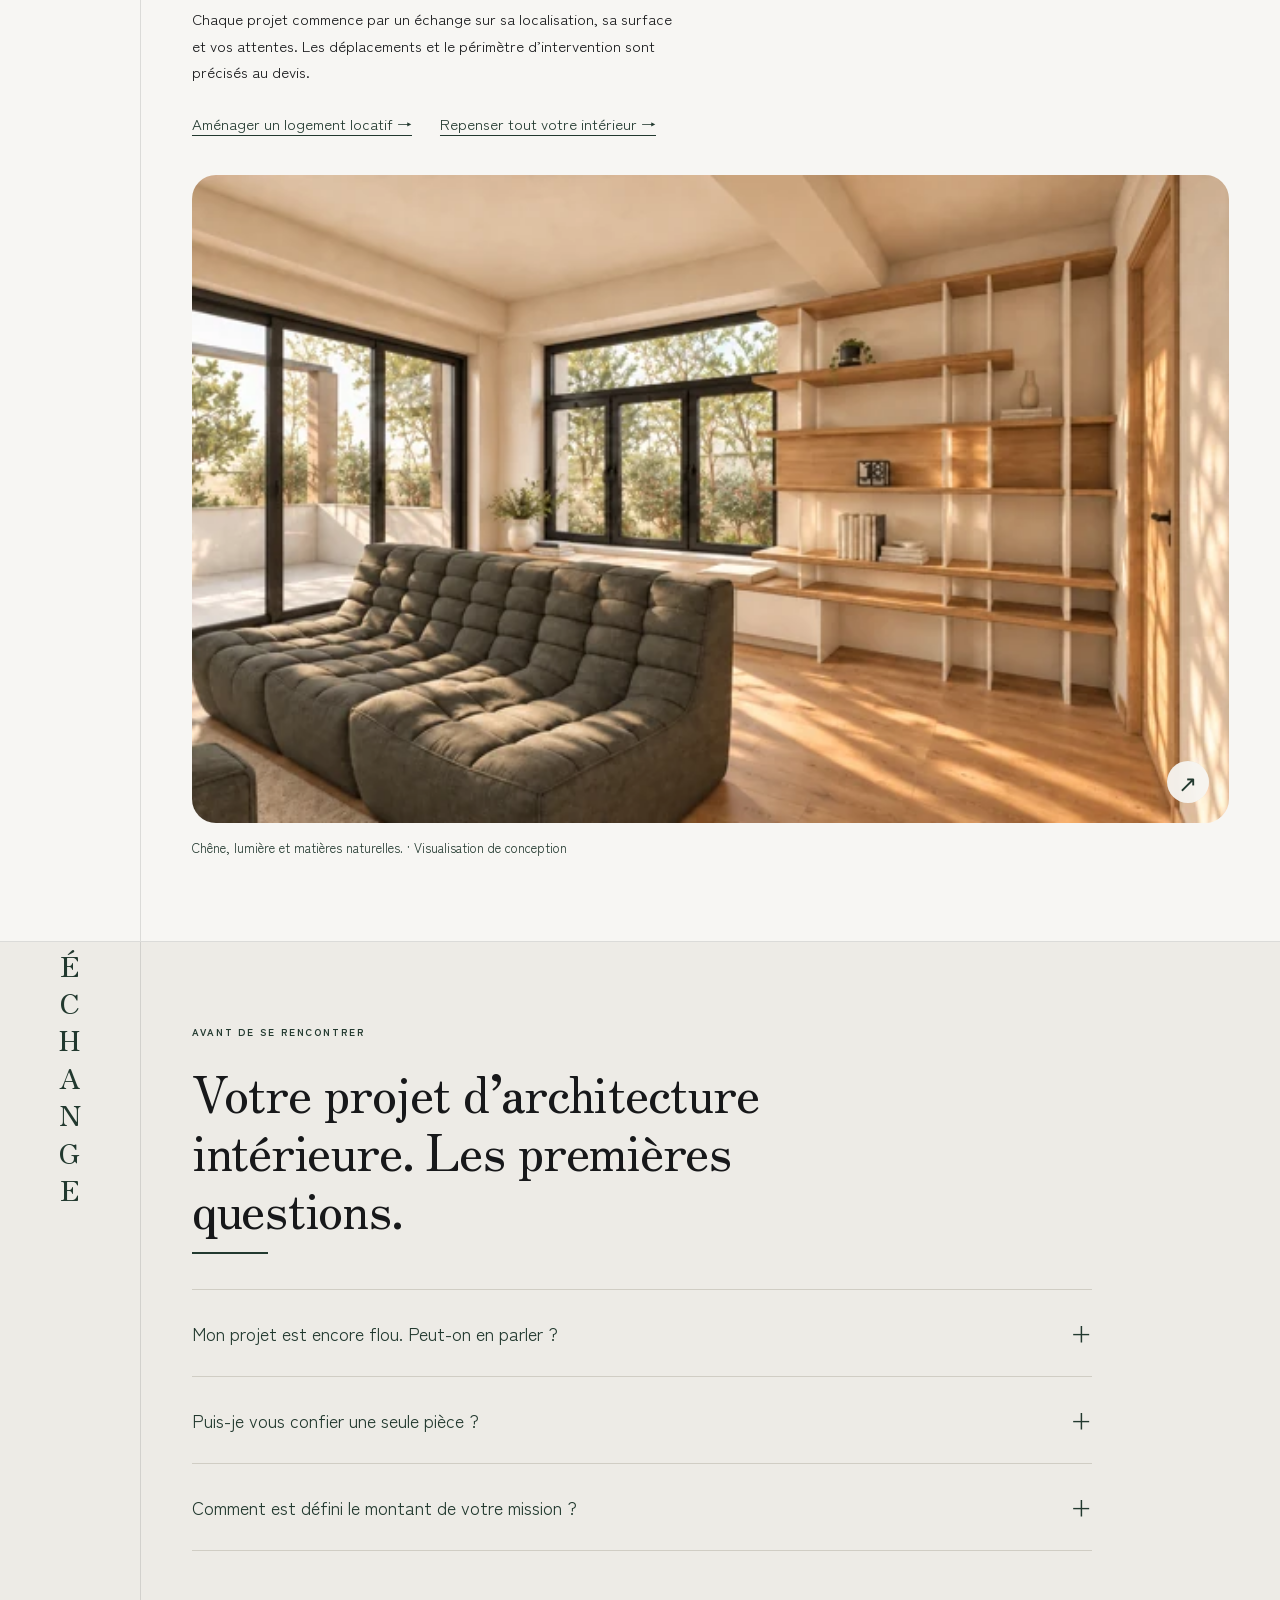
==== commit 1e30abd1: "maj v2" ====
--- a/index.html
+++ b/index.html
@@ -1,292 +1,572 @@
 <!DOCTYPE html>
-<html lang="fr" class="js-attente">
+
+<html class="js-attente" lang="fr">
 <head>
-<meta charset="utf-8">
-<meta name="viewport" content="width=device-width, initial-scale=1">
-<title>Benjamin Gonzalez — Architecte d'intérieur, Pays Basque</title>
-<meta name="description" content="Architecte d'intérieur au Pays Basque. Cinq ans d'expérience dont trois en maison neuve haut de gamme. Conception, plans techniques, 3D et suivi de chantier.">
-<meta property="og:title" content="Benjamin Gonzalez — Architecte d'intérieur">
-<meta property="og:description" content="Conception, plans, 3D et suivi de chantier au Pays Basque. De l'esquisse à la livraison.">
-<meta property="og:image" content="img/accueil.png">
-<meta property="og:url" content="https://benjamin-gonzalez-design.fr/">
-<meta property="og:type" content="website">
-<meta name="theme-color" content="#22392F">
-<link rel="preconnect" href="https://fonts.googleapis.com">
-<link rel="preconnect" href="https://fonts.gstatic.com" crossorigin>
-<link href="https://fonts.googleapis.com/css2?family=Zen+Kaku+Gothic+New:wght@400;500;700&family=Zen+Old+Mincho:wght@400;500;600&display=swap" rel="stylesheet">
-
-<script type="application/ld+json">
-{
+<meta charset="utf-8"/>
+<meta content="width=device-width, initial-scale=1" name="viewport"/>
+<title>Architecte d’intérieur à Anglet | Benjamin Gonzalez</title>
+<meta content="Benjamin Gonzalez, architecte d’intérieur à Anglet : rénovation, aménagement et décoration à Biarritz, Bayonne et sur la Côte Basque. Parlons de votre projet." name="description"/>
+<meta content="Architecte d’intérieur à Anglet | Benjamin Gonzalez" property="og:title"/>
+<meta content="Benjamin Gonzalez, architecte d’intérieur à Anglet : rénovation, aménagement et décoration à Biarritz, Bayonne et sur la Côte Basque. Parlons de votre projet." property="og:description"/>
+<meta content="https://benjamin-gonzalez-design.fr/img/salle-de-bain-anglet-partage.jpg" property="og:image"/>
+<meta content="https://benjamin-gonzalez-design.fr/" property="og:url"/>
+<meta content="website" property="og:type"/>
+<meta content="#22392F" name="theme-color"/>
+<link href="https://fonts.googleapis.com" rel="preconnect"/>
+<link crossorigin="" href="https://fonts.gstatic.com" rel="preconnect"/>
+<link href="https://fonts.googleapis.com/css2?family=Zen+Kaku+Gothic+New:wght@400;500;700&amp;family=Zen+Old+Mincho:wght@400;500;600&amp;display=swap" rel="stylesheet"/>
+<link href="assets/css/style.css?v=20261015-quartz-ancrage" rel="stylesheet"/>
+<link href="img/favicon.png" rel="icon" sizes="64x64" type="image/png"/>
+<link href="https://benjamin-gonzalez-design.fr/" rel="canonical"/>
+<meta content="Salle de bain rénovée à Anglet — Benjamin Gonzalez" property="og:image:alt"/><meta content="Benjamin Gonzalez" property="og:site_name"/><meta content="fr_FR" property="og:locale"/><meta content="summary_large_image" name="twitter:card"/><script type="application/ld+json">{
   "@context": "https://schema.org",
-  "@type": "ProfessionalService",
-  "name": "Benjamin Gonzalez — Architecte d'intérieur",
-  "image": "img/accueil.png",
-  "url": "https://benjamin-gonzalez-design.fr/",
-  "telephone": "+33652052904",
-  "email": "gonzalez_benjamin@outlook.fr",
-  "areaServed": "Pays Basque, France",
-  "availableLanguage": ["French", "Spanish"],
-  "address": { "@type": "PostalAddress", "addressRegion": "Pyrénées-Atlantiques", "addressCountry": "FR" }
-}
-</script>
-
-<link rel="stylesheet" href="assets/css/style.css?v=20260925-web3forms">
-<link rel="icon" href="img/favicon.svg?v=20260924" type="image/svg+xml" sizes="any">
-<link rel="canonical" href="https://benjamin-gonzalez-design.fr/">
-</head>
+  "@graph": [
+    {
+      "@type": "HomeAndConstructionBusiness",
+      "@id": "https://benjamin-gonzalez-design.fr/#entreprise",
+      "name": "Benjamin Gonzalez",
+      "description": "Architecture intérieure, aménagement et décoration à Anglet et sur la Côte Basque.",
+      "url": "https://benjamin-gonzalez-design.fr/",
+      "telephone": "+33652052904",
+      "email": "gonzalez_benjamin@outlook.fr",
+      "image": "https://benjamin-gonzalez-design.fr/img/salle-de-bain-anglet-partage.jpg",
+      "logo": "https://benjamin-gonzalez-design.fr/img/logo-benjamin-gonzalez-600.webp",
+      "address": {
+        "@type": "PostalAddress",
+        "addressLocality": "Anglet",
+        "addressRegion": "Pyrénées-Atlantiques",
+        "addressCountry": "FR",
+        "streetAddress": "51 Rue Henri Reneric",
+        "postalCode": "64600"
+      },
+      "areaServed": [
+        {
+          "@type": "City",
+          "name": "Anglet"
+        },
+        {
+          "@type": "City",
+          "name": "Biarritz"
+        },
+        {
+          "@type": "City",
+          "name": "Bayonne"
+        },
+        {
+          "@type": "Place",
+          "name": "Côte Basque"
+        },
+        {
+          "@type": "Place",
+          "name": "Pays Basque, France"
+        }
+      ],
+      "sameAs": [
+        "https://www.instagram.com/benjamin.gonzalez_designer"
+      ],
+      "contactPoint": {
+        "@type": "ContactPoint",
+        "telephone": "+33652052904",
+        "email": "gonzalez_benjamin@outlook.fr",
+        "contactType": "Demandes de projets",
+        "availableLanguage": [
+          "fr",
+          "es"
+        ]
+      },
+      "founder": {
+        "@type": "Person",
+        "name": "Benjamin Gonzalez"
+      },
+      "hasOfferCatalog": {
+        "@type": "OfferCatalog",
+        "name": "Architecture intérieure et décoration",
+        "itemListElement": [
+          {
+            "@type": "Offer",
+            "url": "https://benjamin-gonzalez-design.fr/services/visite-conseil/",
+            "itemOffered": {
+              "@id": "https://benjamin-gonzalez-design.fr/services/visite-conseil/#service"
+            },
+            "priceSpecification": {
+              "@type": "PriceSpecification",
+              "minPrice": 350,
+              "priceCurrency": "EUR"
+            }
+          },
+          {
+            "@type": "Offer",
+            "url": "https://benjamin-gonzalez-design.fr/services/conception-piece/",
+            "itemOffered": {
+              "@id": "https://benjamin-gonzalez-design.fr/services/conception-piece/#service"
+            },
+            "priceSpecification": {
+              "@type": "PriceSpecification",
+              "minPrice": 1200,
+              "priceCurrency": "EUR"
+            }
+          },
+          {
+            "@type": "Offer",
+            "url": "https://benjamin-gonzalez-design.fr/services/conception-globale/",
+            "itemOffered": {
+              "@id": "https://benjamin-gonzalez-design.fr/services/conception-globale/#service"
+            },
+            "priceSpecification": {
+              "@type": "UnitPriceSpecification",
+              "minPrice": 75,
+              "priceCurrency": "EUR",
+              "referenceQuantity": {
+                "@type": "QuantitativeValue",
+                "value": 1,
+                "unitCode": "MTK",
+                "unitText": "m²"
+              },
+              "description": "À partir de 75 €/m² ; minimum de mission de 3 000 € ; montant sur devis."
+            }
+          },
+          {
+            "@type": "Offer",
+            "url": "https://benjamin-gonzalez-design.fr/services/suivi-chantier/",
+            "itemOffered": {
+              "@id": "https://benjamin-gonzalez-design.fr/services/suivi-chantier/#service"
+            },
+            "description": "Honoraires sur devis, selon le périmètre et la durée de la mission."
+          }
+        ]
+      },
+      "legalName": "Benjamin Gonzalez EI",
+      "identifier": {
+        "@type": "PropertyValue",
+        "propertyID": "SIRET",
+        "value": "94920095000010"
+      }
+    },
+    {
+      "@type": "WebSite",
+      "@id": "https://benjamin-gonzalez-design.fr/#site",
+      "url": "https://benjamin-gonzalez-design.fr/",
+      "name": "Benjamin Gonzalez",
+      "inLanguage": "fr",
+      "publisher": {
+        "@id": "https://benjamin-gonzalez-design.fr/#entreprise"
+      }
+    },
+    {
+      "@type": "WebPage",
+      "@id": "https://benjamin-gonzalez-design.fr/#page",
+      "url": "https://benjamin-gonzalez-design.fr/",
+      "name": "Architecte d’intérieur à Anglet | Benjamin Gonzalez",
+      "inLanguage": "fr",
+      "isPartOf": {
+        "@id": "https://benjamin-gonzalez-design.fr/#site"
+      },
+      "about": {
+        "@id": "https://benjamin-gonzalez-design.fr/#entreprise"
+      }
+    },
+    {
+      "@type": "Service",
+      "@id": "https://benjamin-gonzalez-design.fr/services/visite-conseil/#service",
+      "name": "Visite conseil",
+      "serviceType": "Architecture intérieure et décoration",
+      "url": "https://benjamin-gonzalez-design.fr/services/visite-conseil/",
+      "description": "Vous hésitez sur un agencement, une couleur ou la place d’un meuble ? La visite conseil permet de faire le point sur votre intérieur, sur place, avant de vous engager dans une conception plus détaillée.",
+      "provider": {
+        "@id": "https://benjamin-gonzalez-design.fr/#entreprise"
+      },
+      "areaServed": [
+        {
+          "@type": "City",
+          "name": "Anglet"
+        },
+        {
+          "@type": "City",
+          "name": "Biarritz"
+        },
+        {
+          "@type": "City",
+          "name": "Bayonne"
+        },
+        {
+          "@type": "Place",
+          "name": "Côte Basque"
+        },
+        {
+          "@type": "Place",
+          "name": "Pays Basque, France"
+        }
+      ],
+      "offers": {
+        "@type": "Offer",
+        "url": "https://benjamin-gonzalez-design.fr/services/visite-conseil/",
+        "priceSpecification": {
+          "@type": "PriceSpecification",
+          "minPrice": 350,
+          "priceCurrency": "EUR"
+        }
+      }
+    },
+    {
+      "@type": "Service",
+      "@id": "https://benjamin-gonzalez-design.fr/services/conception-piece/#service",
+      "name": "Conception d’une pièce",
+      "serviceType": "Architecture intérieure et décoration",
+      "url": "https://benjamin-gonzalez-design.fr/services/conception-piece/",
+      "description": "Un salon, une chambre ou un espace de travail mérite d’être pensé dans son ensemble. Je relie les circulations, le mobilier, les matières et la lumière pour développer un aménagement cohérent avec vos usages.",
+      "provider": {
+        "@id": "https://benjamin-gonzalez-design.fr/#entreprise"
+      },
+      "areaServed": [
+        {
+          "@type": "City",
+          "name": "Anglet"
+        },
+        {
+          "@type": "City",
+          "name": "Biarritz"
+        },
+        {
+          "@type": "City",
+          "name": "Bayonne"
+        },
+        {
+          "@type": "Place",
+          "name": "Côte Basque"
+        },
+        {
+          "@type": "Place",
+          "name": "Pays Basque, France"
+        }
+      ],
+      "offers": {
+        "@type": "Offer",
+        "url": "https://benjamin-gonzalez-design.fr/services/conception-piece/",
+        "priceSpecification": {
+          "@type": "PriceSpecification",
+          "minPrice": 1200,
+          "priceCurrency": "EUR"
+        }
+      }
+    },
+    {
+      "@type": "Service",
+      "@id": "https://benjamin-gonzalez-design.fr/services/conception-globale/#service",
+      "name": "Conception globale",
+      "serviceType": "Architecture intérieure et décoration",
+      "url": "https://benjamin-gonzalez-design.fr/services/conception-globale/",
+      "description": "Pour une maison ou un appartement, la conception globale relie l’agencement et l’ambiance de chaque espace. Elle permet de construire une direction commune avant les choix techniques et la réalisation des travaux.",
+      "provider": {
+        "@id": "https://benjamin-gonzalez-design.fr/#entreprise"
+      },
+      "areaServed": [
+        {
+          "@type": "City",
+          "name": "Anglet"
+        },
+        {
+          "@type": "City",
+          "name": "Biarritz"
+        },
+        {
+          "@type": "City",
+          "name": "Bayonne"
+        },
+        {
+          "@type": "Place",
+          "name": "Côte Basque"
+        },
+        {
+          "@type": "Place",
+          "name": "Pays Basque, France"
+        }
+      ],
+      "offers": {
+        "@type": "Offer",
+        "url": "https://benjamin-gonzalez-design.fr/services/conception-globale/",
+        "priceSpecification": {
+          "@type": "UnitPriceSpecification",
+          "minPrice": 75,
+          "priceCurrency": "EUR",
+          "referenceQuantity": {
+            "@type": "QuantitativeValue",
+            "value": 1,
+            "unitCode": "MTK",
+            "unitText": "m²"
+          },
+          "description": "À partir de 75 €/m² ; minimum de mission de 3 000 € ; montant sur devis."
+        }
+      }
+    },
+    {
+      "@type": "Service",
+      "@id": "https://benjamin-gonzalez-design.fr/services/suivi-chantier/#service",
+      "name": "Du dessin au chantier",
+      "serviceType": "Architecture intérieure et décoration",
+      "url": "https://benjamin-gonzalez-design.fr/services/suivi-chantier/",
+      "description": "Un projet dessiné a besoin d’une préparation précise pour devenir un lieu construit. Cette mission prolonge la conception par le dossier technique, la consultation des entreprises et un accompagnement pendant les travaux, selon le périmètre convenu.",
+      "provider": {
+        "@id": "https://benjamin-gonzalez-design.fr/#entreprise"
+      },
+      "areaServed": [
+        {
+          "@type": "City",
+          "name": "Anglet"
+        },
+        {
+          "@type": "City",
+          "name": "Biarritz"
+        },
+        {
+          "@type": "City",
+          "name": "Bayonne"
+        },
+        {
+          "@type": "Place",
+          "name": "Côte Basque"
+        },
+        {
+          "@type": "Place",
+          "name": "Pays Basque, France"
+        }
+      ],
+      "offers": {
+        "@type": "Offer",
+        "url": "https://benjamin-gonzalez-design.fr/services/suivi-chantier/",
+        "description": "Honoraires sur devis, selon le périmètre et la durée de la mission."
+      }
+    }
+  ]
+}</script></head>
 <body>
 <a class="skip" href="#main">Aller au contenu</a>
-
-<div class="progress" id="progress" aria-hidden="true"><span></span></div>
-
+<div aria-hidden="true" class="progress" id="progress"><span></span></div>
 <header class="nav" id="nav">
-  <a class="brand brand-logo" href="#top" aria-label="Benjamin Gonzalez — Accueil"><span class="brand-mark" aria-hidden="true"><img src="img/favicon.svg" alt="" width="1254" height="1254"></span><span class="brand-wordmark"><b>Benjamin Gonzalez</b><small>Architecte d’intérieur</small></span></a>
-  <button class="menu-toggle" aria-expanded="false" aria-controls="navigation" aria-label="Ouvrir le menu"><span></span><span></span></button><nav id="navigation" class="nav-links" aria-label="Navigation principale">
-    <a href="#origine">Origine</a>
-    <a href="#services">Services</a>
-    <a href="#ambiance">Matières</a>
-    <a href="#projections">Projets</a>
-    <a href="#contact">Contact</a>
-  </nav>
-  <div class="language-switch" role="group" aria-label="Choisir la langue" hidden><button type="button" data-lang="fr" lang="fr" aria-label="Français" aria-pressed="true">FR</button><button type="button" data-lang="es" lang="es" aria-label="Español" aria-pressed="false">ES</button></div>
+<a aria-label="Benjamin Gonzalez — Accueil" class="brand brand-logo" href="#top"><span aria-hidden="true" class="brand-mark"><img alt="" decoding="async" height="64" src="img/favicon.png" width="64"/></span><span class="brand-wordmark"><b>Benjamin Gonzalez</b><small>Architecte d’intérieur</small></span></a>
+<button aria-controls="navigation" aria-expanded="false" aria-label="Ouvrir le menu" class="menu-toggle"><span></span><span></span></button><nav aria-label="Navigation principale" class="nav-links" id="navigation">
+<a href="#origine">Origine</a>
+<a href="#services">Services</a>
+<a href="#ambiance">Matières</a>
+<a href="#projets">Projets</a>
+<a href="#contact">Contact</a>
+</nav>
+<div aria-label="Choisir la langue" class="language-switch" hidden="" role="group"><button aria-label="Français" aria-pressed="true" data-lang="fr" lang="fr" type="button">FR</button><button aria-label="Español" aria-pressed="false" data-lang="es" lang="es" type="button">ES</button></div>
 </header>
-
 <main id="main">
 <!-- HERO -->
 <section class="hero" id="top">
-  <div class="hero-rail" aria-hidden="true">
-    <span class="rail-text">Pays Basque — Agencement &amp; décoration</span>
-    <span class="rail-line"></span>
-  </div>
-
-  <div class="hero-body">
-    <div class="hero-copy">
-      <p class="eyebrow reveal-item">UN REGARD ANCRÉ AU PAYS BASQUE</p><h1 class="reveal-item">Une histoire, un projet, un chantier. Un seul interlocuteur.</h1>
-      <p class="lede reveal-item">Architecte d'intérieur au Pays Basque, cinq ans de métier dont trois en maison neuve haut de gamme. Je conçois votre projet et je le tiens jusqu'au bout : croquis, plans techniques, 3D, chiffrage et suivi des artisans.</p>
-      <div class="hero-actions reveal-item">
-        <a class="btn" href="#contact">Parler de votre projet</a>
-        <a class="btn btn-ghost" href="#projections">Voir les projets</a>
-      </div>
-      <a class="cue reveal-item" href="#origine" aria-label="Faire défiler">
-        <span class="cue-line"></span>
-        <span class="cue-text">Découvrir</span>
-      </a>
-    </div>
-
-    <div class="hero-media">
-      <img referrerpolicy="no-referrer" src="img/accueil.png" alt="Intérieur conçu par Benjamin Gonzalez" fetchpriority="high">
-      <div class="hero-quote">
-        « La forme suit la fonction. La forme et la fonction devraient faire un, unies dans une union spirituelle. »
-        <small>Frank Lloyd Wright</small>
-      </div>
-    </div>
-  </div>
+<div aria-hidden="true" class="hero-rail">
+<span class="rail-text">Pays Basque — Agencement &amp; décoration</span>
+<span class="rail-line"></span>
+</div>
+<div class="hero-body">
+<div class="hero-copy">
+<p class="eyebrow reveal-item">UN REGARD ANCRÉ AU PAYS BASQUE</p><h1 class="reveal-item">Architecte d’intérieur à Anglet, sur la Côte Basque</h1>
+<p class="hero-signature reveal-item">Une histoire, un projet, un chantier. Un seul interlocuteur.</p><p class="lede reveal-item">Basé à Anglet, j’accompagne vos projets de rénovation, d’aménagement et de décoration à Biarritz, Bayonne et sur la Côte Basque. Maison, appartement, logement locatif ou boutique : du conseil aux plans et à la 3D, jusqu’au suivi des artisans selon la mission retenue.</p>
+<div class="hero-actions reveal-item">
+<a class="btn" href="#contact">Parler de votre projet</a>
+<a class="btn btn-ghost" href="#projets">Voir les projets</a>
+</div>
+<a aria-label="Faire défiler" class="cue reveal-item" href="#origine">
+<span class="cue-line"></span>
+<span class="cue-text">Découvrir</span>
+</a>
+</div>
+<div class="hero-media">
+<img alt="Cuisine en chêne avec îlot en quartz blanc et séparation en briques de verre" decoding="async" fetchpriority="high" height="948" referrerpolicy="no-referrer" sizes="(max-width: 900px) 100vw, 50vw" src="img/cuisine-accueil-quartz.webp" srcset="img/cuisine-accueil-quartz-640.webp 640w, img/cuisine-accueil-quartz-960.webp 960w, img/cuisine-accueil-quartz-1660.webp 1660w" width="1660"/>
+<div class="hero-quote">Projet d’intérieur · Chêne, courbes et lumière<small>Visualisation de conception</small></div>
+</div>
+</div>
 </section>
-
-<section class="signature-strip" aria-label="Mon expérience"><div><strong>5 ans</strong><span>de conception et de chantier</span></div><div><strong>3 ans</strong><span>en maison neuve haut de gamme</span></div><div><strong>Un interlocuteur</strong><span>du premier croquis aux finitions</span></div></section>
+<section aria-label="Mon expérience" class="signature-strip"><div><strong>5 ans</strong><span>de conception et de chantier</span></div><div><strong>3 ans</strong><span>en maison neuve haut de gamme</span></div><div><strong>Un interlocuteur</strong><span>du premier croquis aux finitions</span></div></section>
 <!-- ORIGINE -->
 <section class="section" id="origine">
-  <div class="section-rail"><h2 class="rail-title">ORIGINE</h2></div>
-  <div class="section-body">
-    <h2>Cinq ans à faire tenir ensemble le dessin et le chantier.</h2>
-    <div class="origine-grid">
-      <div>
-        <p>J'exerce depuis cinq ans, dont trois passés en entreprise sur des projets de maisons neuves haut de gamme. J'y ai appris ce qui sépare une belle image d'un projet qui se construit : la contrainte technique, le calendrier des corps d'état, le budget qui bouge, et la décision à prendre en une journée pour ne pas bloquer une équipe.</p>
-        <p>C'est de là que vient ma façon de travailler. Je dessine d'abord à la main, parce que rien ne va aussi vite pour tester un parti pris et le montrer à un client. Puis je passe en modélisation 3D et en plans cotés, ceux que les artisans lisent réellement sur place. Le même projet, du premier trait au dernier joint de finition.</p>
-        <blockquote class="pull">Je ne rends pas une intention : je rends un projet chiffré, dessiné au millimètre, et je reste là pendant les travaux.</blockquote>
-
-        <aside class="italian-note"><p class="eyebrow">UNE CULTURE DU DÉTAIL</p><h3>Le design italien,<br>une influence vécue.</h3><p>Mon expérience a façonné ce goût pour les belles matières, les proportions et les détails de mobilier. J’aime quand une menuiserie, un éclairage ou une courbe apporte autant à l’usage qu’à l’élégance d’un lieu. Cette sensibilité nourrit mes projets, avec un ancrage résolument basque.</p></aside>
+<div class="section-rail"><p class="rail-title">ORIGINE</p></div>
+<div class="section-body">
+<h2>Un architecte d’intérieur à Anglet. Du dessin au chantier.</h2>
+<div class="origine-grid">
+<div>
+<p>J'exerce depuis cinq ans, dont trois passés en entreprise sur des projets de maisons neuves haut de gamme. J'y ai appris ce qui sépare une belle image d'un projet qui se construit : la contrainte technique, le calendrier des corps d'état, le budget qui bouge, et la décision à prendre en une journée pour ne pas bloquer une équipe.</p>
+<p>C'est de là que vient ma façon de travailler. Je dessine d'abord à la main, parce que rien ne va aussi vite pour tester un parti pris et le montrer à un client. Puis je passe en modélisation 3D et en plans cotés, ceux que les artisans lisent réellement sur place. Le même projet, du premier trait au dernier joint de finition.</p>
+<blockquote class="pull">Je ne rends pas une intention : je rends un projet chiffré, dessiné au millimètre, et je reste là pendant les travaux.</blockquote>
+<aside class="italian-note"><p class="eyebrow">UNE CULTURE DU DÉTAIL</p><h3>Le design italien,<br/>une influence vécue.</h3><p>Mon expérience a façonné ce goût pour les belles matières, les proportions et les détails de mobilier. J’aime quand une menuiserie, un éclairage ou une courbe apporte autant à l’usage qu’à l’élégance d’un lieu. Cette sensibilité nourrit mes projets, avec un ancrage résolument basque.</p></aside>
 <h3 class="sub-head">Ce que je fais moi-même</h3>
-        <div class="skills">
-          <div>
-            <h4>Conception et création</h4>
-            <ul>
-              <li>Croquis et esquisses à la main</li>
-              <li>Direction artistique, planches d'ambiance</li>
-              <li>Choix des matériaux, couleurs, lumières</li>
-              <li>Mobilier sur mesure et stylisme</li>
-            </ul>
-          </div>
-          <div>
-            <h4>Technique et chantier</h4>
-            <ul>
-              <li>Relevés, plans 2D cotés, plans d'exécution</li>
-              <li>Modélisation 3D et rendus</li>
-              <li>Estimation budgétaire, consultation des entreprises</li>
-              <li>Coordination des artisans et suivi de chantier</li>
-            </ul>
-          </div>
-        </div>
-
-        <h3 class="sub-head">Les outils</h3>
-        <ul class="tools">
-          <li>AutoCAD<small>Plans 2D et exécution</small></li>
-          <li>Archicad<small>Maquette numérique</small></li>
-          <li>SketchUp<small>Modélisation 3D</small></li>
-          <li>Twinmotion<small>Rendus et visites virtuelles</small></li>
-        </ul>
-      </div>
-      <figure>
-        <img referrerpolicy="no-referrer" src="img/portrait-benjamin-agence-basque.png" alt="Benjamin Gonzalez, architecte d’intérieur au Pays Basque" class="portrait-agence" width="1086" height="1448" loading="lazy">
-      </figure>
-    </div>
-  </div>
+<div class="skills">
+<div>
+<h4>Conception et création</h4>
+<ul>
+<li>Croquis et esquisses à la main</li>
+<li>Direction artistique, planches d'ambiance</li>
+<li>Choix des matériaux, couleurs, lumières</li>
+<li>Mobilier sur mesure et stylisme</li>
+</ul>
+</div>
+<div>
+<h4>Technique et chantier</h4>
+<ul>
+<li>Relevés, plans 2D cotés, plans d'exécution</li>
+<li>Modélisation 3D et rendus</li>
+<li>Estimation budgétaire, consultation des entreprises</li>
+<li>Coordination des artisans et suivi de chantier</li>
+</ul>
+</div>
+</div>
+<h3 class="sub-head">Les outils</h3>
+<ul class="tools">
+<li>AutoCAD<small>Plans 2D et exécution</small></li>
+<li>Archicad<small>Maquette numérique</small></li>
+<li>SketchUp<small>Modélisation 3D</small></li>
+<li>Twinmotion<small>Rendus et visites virtuelles</small></li>
+</ul>
+</div>
+<figure>
+<img alt="Benjamin Gonzalez, architecte d’intérieur à Anglet" class="portrait-agence" decoding="async" height="1448" loading="lazy" referrerpolicy="no-referrer" sizes="(max-width: 900px) 100vw, 50vw" src="img/portrait-benjamin-agence-basque-1086.webp" srcset="img/portrait-benjamin-agence-basque-640.webp 640w, img/portrait-benjamin-agence-basque-960.webp 960w, img/portrait-benjamin-agence-basque-1086.webp 1086w" width="1086"/>
+</figure>
+</div>
+</div>
 </section>
-
 <!-- SERVICES -->
-<section class="section" id="services"><div class="section-rail"><h2 class="rail-title">SERVICES</h2></div><div class="section-body"><p class="eyebrow">DU CONSEIL À LA RÉALISATION</p><h2>Le bon regard.<br>Le bon accompagnement.</h2><p>Une pièce à repenser, un logement locatif à aménager ou tout un lieu à transformer : nous définissons une mission adaptée à votre projet.</p><div class="tiers">
-<article class="tier card"><span class="mission-number">MISSION 01 · PRENDRE UNE DIRECTION</span><h3>Visite conseil</h3><span class="price">à partir de 350 €</span><p class="mission-intent">Un regard professionnel pour débloquer vos choix et poser une intention claire.</p><ul><li>Rendez-vous sur place jusqu’à 2 heures</li><li>Lecture de l’espace et conseils d’agencement</li><li>Orientations de couleurs, matières et éclairage</li><li>Synthèse écrite des recommandations</li></ul><p class="mission-scope">Sans plans ni vues 3D. Planche d’ambiance et sélection détaillée de mobilier proposées en complément sur devis.</p><a class="mission-link" href="#contact" data-mission="Visite conseil">Parlons de cette mission <span aria-hidden="true">↗</span></a></article>
-<article class="tier card"><span class="mission-number">MISSION 02 · DONNER FORME</span><h3>Conception d’une pièce</h3><span class="price">à partir de 1 200 €</span><p class="mission-intent">Un espace pensé dans son ensemble : circulation, ambiance et mobilier.</p><ul><li>Relevé et plan d’état des lieux de la pièce</li><li>Deux pistes d’agencement, puis développement de la solution retenue</li><li>Planche d’ambiance et palette matières</li><li>Deux vues 3D de la proposition retenue</li><li>Sélection de revêtements, mobilier et éclairage</li><li>Un cycle d’ajustements après présentation</li></ul><p class="mission-scope">Base pour une pièce jusqu’à 20 m², hors étude technique complexe. Cuisine, salle de bain, dessins d’exécution et mobilier sur mesure détaillé : devis adapté.</p><a class="mission-link" href="#contact" data-mission="Conception d’une pièce">Parlons de cette mission <span aria-hidden="true">↗</span></a></article>
-<article class="tier card"><span class="mission-number">MISSION 03 · REPENSER L’ENSEMBLE</span><h3>Conception globale</h3><span class="price">à partir de 75 € / m²</span><p class="mission-intent">Une vision cohérente de votre intérieur, jusque dans ses proportions et ses associations de matières.</p><ul><li>Relevé et analyse des espaces concernés</li><li>Redistribution des volumes et plans d’agencement</li><li>Direction artistique : matières, couleurs et lumière</li><li>Vues 3D des espaces clés définis au devis</li><li>Principes de mobilier intégré et implantations</li><li>Estimation prévisionnelle de l’enveloppe travaux</li><li>Deux cycles d’ajustements de la proposition</li></ul><p class="mission-scope">Minimum de mission : 3 000 €. Le prix dépend de la surface et de la complexité. Dossier technique détaillé, consultation des entreprises et démarches administratives : missions complémentaires sur devis.</p><a class="mission-link" href="#contact" data-mission="Conception globale">Parlons de cette mission <span aria-hidden="true">↗</span></a></article>
-<article class="tier card"><span class="mission-number">MISSION 04 · CONCRÉTISER</span><h3>Du dessin au chantier</h3><span class="price">sur devis</span><p class="mission-intent">Prolonger la conception par une préparation précise et un accompagnement pendant les travaux.</p><ul><li>Dossier technique et plans détaillés selon la mission</li><li>Consultation et analyse des devis des entreprises</li><li>Coordination avec l’architecte, le constructeur ou les bureaux d’études du projet</li><li>Calepinages et détails des menuiseries sur mesure</li><li>Planification et coordination des intervenants</li><li>Visites de chantier et comptes rendus</li><li>Accompagnement à la réception et suivi des réserves</li></ul><p class="mission-scope">Rénovation ou agencement d’une maison neuve. Honoraires établis selon l’ampleur, la durée et la fréquence des visites. Conception et suivi sont identifiés séparément au devis.</p><a class="mission-link" href="#contact" data-mission="Du dessin au chantier">Parlons de cette mission <span aria-hidden="true">↗</span></a></article>
+<section class="section" id="services"><div class="section-rail"><p class="rail-title">SERVICES</p></div><div class="section-body"><p class="eyebrow">DU CONSEIL À LA RÉALISATION</p><h2>Architecture intérieure et décoration. Le bon accompagnement.</h2><p>Une pièce à repenser, un logement locatif à aménager ou tout un lieu à transformer : nous définissons une mission adaptée à votre projet.</p><div class="tiers">
+<article class="tier card"><span class="mission-number">MISSION 01 · PRENDRE UNE DIRECTION</span><h3>Visite conseil</h3><span class="price">à partir de 350 €</span><p class="mission-intent">Un regard professionnel pour débloquer vos choix et poser une intention claire.</p><ul><li>Rendez-vous sur place jusqu’à 2 heures</li><li>Lecture de l’espace et conseils d’agencement</li><li>Orientations de couleurs, matières et éclairage</li><li>Synthèse écrite des recommandations</li></ul><p class="mission-scope">Sans plans ni vues 3D. Planche d’ambiance et sélection détaillée de mobilier proposées en complément sur devis.</p><a class="mission-link" data-mission="Visite conseil" href="#contact">Parlons de cette mission <span aria-hidden="true">→</span></a><a class="mission-detail" href="services/visite-conseil/">Découvrir cette prestation →</a></article>
+<article class="tier card"><span class="mission-number">MISSION 02 · DONNER FORME</span><h3>Conception d’une pièce</h3><span class="price">à partir de 1 200 €</span><p class="mission-intent">Un espace pensé dans son ensemble : circulation, ambiance et mobilier.</p><ul><li>Relevé et plan d’état des lieux de la pièce</li><li>Deux pistes d’agencement, puis développement de la solution retenue</li><li>Planche d’ambiance et palette matières</li><li>Deux vues 3D de la proposition retenue</li><li>Sélection de revêtements, mobilier et éclairage</li><li>Un cycle d’ajustements après présentation</li></ul><p class="mission-scope">Base pour une pièce jusqu’à 20 m², hors étude technique complexe. Cuisine, salle de bain, dessins d’exécution et mobilier sur mesure détaillé : devis adapté.</p><a class="mission-link" data-mission="Conception d’une pièce" href="#contact">Parlons de cette mission <span aria-hidden="true">→</span></a><a class="mission-detail" href="services/conception-piece/">Découvrir cette prestation →</a></article>
+<article class="tier card"><span class="mission-number">MISSION 03 · REPENSER L’ENSEMBLE</span><h3>Conception globale</h3><span class="price">à partir de 75 € / m²</span><p class="mission-intent">Une vision cohérente de votre intérieur, jusque dans ses proportions et ses associations de matières.</p><ul><li>Relevé et analyse des espaces concernés</li><li>Redistribution des volumes et plans d’agencement</li><li>Direction artistique : matières, couleurs et lumière</li><li>Vues 3D des espaces clés définis au devis</li><li>Principes de mobilier intégré et implantations</li><li>Estimation prévisionnelle de l’enveloppe travaux</li><li>Deux cycles d’ajustements de la proposition</li></ul><p class="mission-scope">Minimum de mission : 3 000 €. Le prix dépend de la surface et de la complexité. Dossier technique détaillé, consultation des entreprises et démarches administratives : missions complémentaires sur devis.</p><a class="mission-link" data-mission="Conception globale" href="#contact">Parlons de cette mission <span aria-hidden="true">→</span></a><a class="mission-detail" href="services/conception-globale/">Découvrir cette prestation →</a></article>
+<article class="tier card"><span class="mission-number">MISSION 04 · CONCRÉTISER</span><h3>Du dessin au chantier</h3><span class="price">sur devis</span><p class="mission-intent">Prolonger la conception par une préparation précise et un accompagnement pendant les travaux.</p><ul><li>Dossier technique et plans détaillés selon la mission</li><li>Consultation et analyse des devis des entreprises</li><li>Coordination avec l’architecte, le constructeur ou les bureaux d’études du projet</li><li>Calepinages et détails des menuiseries sur mesure</li><li>Planification et coordination des intervenants</li><li>Visites de chantier et comptes rendus</li><li>Accompagnement à la réception et suivi des réserves</li></ul><p class="mission-scope">Rénovation ou agencement d’une maison neuve. Honoraires établis selon l’ampleur, la durée et la fréquence des visites. Conception et suivi sont identifiés séparément au devis.</p><a class="mission-link" data-mission="Du dessin au chantier" href="#contact">Parlons de cette mission <span aria-hidden="true">→</span></a><a class="mission-detail" href="services/suivi-chantier/">Découvrir cette prestation →</a></article>
 </div><p class="tier-note">Prix nets pour les prestations décrites. TVA non applicable, article L.223-3 du Code des impositions des biens et des services (CIBS). Hors travaux, achats et études de tiers. Les éventuels frais de déplacement sont précisés avant engagement. Chaque devis détaille les livrables, les étapes, les délais et les honoraires.</p></div></section>
-
-<section class="section" id="methode"><div class="section-rail"><h2 class="rail-title">MÉTHODE</h2></div><div class="section-body"><p class="eyebrow">DU PREMIER ÉCHANGE AUX FINITIONS</p><h2>Un projet clair.<br>À chaque étape.</h2><p>Une idée prend forme progressivement. Nous avançons ensemble, avec des choix expliqués et des étapes adaptées à votre mission.</p><div class="process-grid"><article><span>01</span><h3>Vous écouter.</h3><p>Vos envies, vos habitudes, votre lieu de vie. Nous précisons le besoin, le budget et les priorités.</p></article><article><span>02</span><h3>Donner forme.</h3><p>Croquis, matières et volumes : les premières intentions deviennent des plans et des vues 3D.</p></article><article><span>03</span><h3>Tout préciser.</h3><p>Matériaux, détails techniques et chiffrage se rejoignent pour préparer la réalisation.</p></article><article><span>04</span><h3>Accompagner.</h3><p>Selon la mission retenue, je coordonne les artisans et suis les travaux jusqu’aux finitions.</p></article></div></div></section>
+<section class="section" id="methode"><div class="section-rail"><p class="rail-title">MÉTHODE</p></div><div class="section-body"><p class="eyebrow">DU PREMIER ÉCHANGE AUX FINITIONS</p><h2>Concevoir votre rénovation. Un projet clair à chaque étape.</h2><p>Une idée prend forme progressivement. Nous avançons ensemble, avec des choix expliqués et des étapes adaptées à votre mission.</p><div class="process-grid"><article><span>01</span><h3>Vous écouter.</h3><p>Vos envies, vos habitudes, votre lieu de vie. Nous précisons le besoin, le budget et les priorités.</p></article><article><span>02</span><h3>Donner forme.</h3><p>Croquis, matières et volumes : les premières intentions deviennent des plans et des vues 3D.</p></article><article><span>03</span><h3>Tout préciser.</h3><p>Matériaux, détails techniques et chiffrage se rejoignent pour préparer la réalisation.</p></article><article><span>04</span><h3>Accompagner.</h3><p>Selon la mission retenue, je coordonne les artisans et suis les travaux jusqu’aux finitions.</p></article></div></div></section>
 <!-- AMBIANCE -->
-<section class="section materials-section" id="ambiance" aria-labelledby="materials-heading">
- <div class="section-rail"><h2 class="rail-title">MATIÈRES</h2></div>
- <div class="section-body">
-  <div class="materials-intro"><div><p class="eyebrow">UNE SENSIBILITÉ. UN TERRITOIRE.</p><h2 id="materials-heading">La matière se voit.<br><em>Elle se ressent.</em></h2></div><p>Mon parcours a durablement façonné mon regard autour du design italien : la générosité des matières, la justesse des proportions, l'attention portée au moindre détail. Dans mes projets, cet héritage dialogue avec la sobriété des intérieurs japonais, tandis que les teintes et les textures puisent dans les paysages du Pays Basque.</p></div>
-  <div class="materials-statement"><span class="material-green" aria-hidden="true"></span><p>Le vert comme point d’ancrage.<br><strong>Les sensations comme point de départ.</strong></p><span class="material-location">PAYS BASQUE<br>ANCRAGE &amp; INSPIRATION</span></div>
-  <div class="material-selector" role="tablist" aria-label="Explorer les sensations" hidden>
-   <button type="button" role="tab" id="tab-bois" aria-controls="panel-bois" aria-selected="true" tabindex="0"><span class="sense-label">Toucher</span></button>
-   <button type="button" role="tab" id="tab-mineral" aria-controls="panel-mineral" aria-selected="false" tabindex="-1"><span class="sense-label">Contempler</span></button>
-   <button type="button" role="tab" id="tab-textile" aria-controls="panel-textile" aria-selected="false" tabindex="-1"><span class="sense-label">S’envelopper</span></button>
-   <button type="button" role="tab" id="tab-metal" aria-controls="panel-metal" aria-selected="false" tabindex="-1"><span class="sense-label">Ressentir</span></button>
-  </div>
-  <div class="material-panels">
-   <article class="material-panel" id="panel-bois"><figure class="material-image"><img src="img/projection-sejour.jpg" alt="Projection du séjour : menuiseries aux tons bois et éclairage intégré" loading="lazy"><figcaption>ÉTUDE D’AMBIANCE · LE BOIS ET LA LUMIÈRE</figcaption></figure><div class="material-copy"><span class="material-kicker">LE TOUCHER</span><h3>Toucher.<br>Sentir la matière.</h3><p>Retrouver la chaleur d’un lieu accueillant. Le bois, ses nuances et son veinage donnent une présence aux volumes, dans l’esprit des intérieurs italiens où le mobilier fait partie de l’architecture.</p><p class="material-detail">Chêne lumineux ou noyer plus enveloppant : l’essence et la finition se choisissent avec la lumière du lieu.</p><div class="material-tags"><span>Veinage</span><span>Rythme</span><span>Sur-mesure</span></div></div></article>
-   <article class="material-panel" id="panel-mineral"><figure class="material-image mineral-image"><img src="img/projection-chambre.jpg" alt="Projection de chambre : murs clairs à l’aspect minéral et lumière naturelle" loading="lazy"><figcaption>ÉTUDE D’AMBIANCE · LES TONS MINÉRAUX</figcaption></figure><div class="material-copy"><span class="material-kicker">LE REGARD</span><h3>Contempler.<br>Laisser le regard respirer.</h3><p>Apaiser le regard. Des tons pierre, des surfaces mates et une lumière douce composent un fond calme, où chaque objet peut trouver sa place.</p><p class="material-detail">Des tons ivoire et pierre pour accompagner le vert profond, avec des finitions choisies selon les usages et l’entretien.</p><div class="material-tags"><span>Grain</span><span>Relief</span><span>Matité</span></div></div></article>
-   <article class="material-panel" id="panel-textile"><figure class="material-image textile-image"><img src="img/projection-chambre.jpg" alt="Projection de chambre : linge gris bleuté, coussins et tête de lit en bois" loading="lazy"><figcaption>ÉTUDE D’AMBIANCE · LES TEXTURES DOUCES</figcaption></figure><div class="material-copy"><span class="material-kicker">LE CONFORT</span><h3>S’envelopper.<br>Avoir envie de rester.</h3><p>Avoir envie de toucher, de s’asseoir, de rester. Un rideau qui filtre le jour et une étoffe souple rendent l’espace plus intime, plus confortable.</p><p class="material-detail">Lin, laine ou tissage plus dense : je travaille leurs textures et leurs nuances avec celles du bois et de la pierre.</p><div class="material-tags"><span>Toucher</span><span>Souplesse</span><span>Confort</span></div></div></article>
-   <article class="material-panel" id="panel-metal"><figure class="material-image metal-image"><img src="img/projection-verriere.jpg" alt="Projection d’une verrière noire aux lignes fines devant une salle à manger en bois" loading="lazy"><figcaption>ÉTUDE D’AMBIANCE · LA FINESSE DU TRAIT</figcaption></figure><div class="material-copy"><span class="material-kicker">L’ÉMOTION</span><h3>Ressentir.<br>L’émotion d’un détail.</h3><p>Sentir qu’un lieu a sa personnalité. Une ligne sombre, une poignée dessinée, une lumière sculpturale : un détail bien choisi suffit à donner du caractère à l’ensemble.</p><p class="material-detail">Le contraste du noir et des teintes naturelles donne de la précision à l’ensemble, jusque dans les poignées et les luminaires.</p><div class="material-tags"><span>Finesse</span><span>Contraste</span><span>Détail</span></div></div></article>
-  </div>
-  <div class="materials-closing"><span>LE FIL CONDUCTEUR</span><p>Là où la lumière<br><em>rencontre la matière</em></p><a href="#contact">Trouvons votre équilibre <span aria-hidden="true">↗</span></a></div>
- </div>
+<section aria-labelledby="materials-heading" class="section materials-section" id="ambiance">
+<div class="section-rail"><p class="rail-title">MATIÈRES</p></div>
+<div class="section-body">
+<div class="materials-intro"><div><p class="eyebrow">UNE SENSIBILITÉ. UN TERRITOIRE.</p><h2 id="materials-heading">La matière se voit.<br/><em>Elle se ressent.</em></h2></div><p>Mon parcours a durablement façonné mon regard autour du design italien : la générosité des matières, la justesse des proportions, l'attention portée au moindre détail. Dans mes projets, cet héritage dialogue avec la sobriété des intérieurs japonais, tandis que les teintes et les textures puisent dans les paysages du Pays Basque.</p></div>
+<div class="materials-statement"><span aria-hidden="true" class="material-green"></span><p>Le vert comme point d’ancrage.<br/><strong>Les sensations comme point de départ.</strong></p><span class="material-location">PAYS BASQUE<br/>ANCRAGE &amp; INSPIRATION</span></div>
+<div aria-label="Explorer les sensations" class="material-selector" hidden="" role="tablist">
+<button aria-controls="panel-bois" aria-selected="true" id="tab-bois" role="tab" tabindex="0" type="button"><span class="sense-label">Toucher</span></button>
+<button aria-controls="panel-mineral" aria-selected="false" id="tab-mineral" role="tab" tabindex="-1" type="button"><span class="sense-label">Contempler</span></button>
+<button aria-controls="panel-textile" aria-selected="false" id="tab-textile" role="tab" tabindex="-1" type="button"><span class="sense-label">S’envelopper</span></button>
+<button aria-controls="panel-metal" aria-selected="false" id="tab-metal" role="tab" tabindex="-1" type="button"><span class="sense-label">Ressentir</span></button>
+</div>
+<div class="material-panels">
+<article class="material-panel" id="panel-bois"><figure class="material-image"><img alt="Projection du séjour : menuiseries aux tons bois et éclairage intégré" decoding="async" height="896" loading="lazy" sizes="(max-width: 900px) 100vw, 50vw" src="img/projection-sejour-1200.webp" srcset="img/projection-sejour-640.webp 640w, img/projection-sejour-960.webp 960w, img/projection-sejour-1200.webp 1200w" width="1200"/><figcaption>ÉTUDE D’AMBIANCE · LE BOIS ET LA LUMIÈRE</figcaption></figure><div class="material-copy"><span class="material-kicker">LE TOUCHER</span><h3>Toucher.<br/>Sentir la matière.</h3><p>Retrouver la chaleur d’un lieu accueillant. Le bois, ses nuances et son veinage donnent une présence aux volumes, dans l’esprit des intérieurs italiens où le mobilier fait partie de l’architecture.</p><p class="material-detail">Chêne lumineux ou noyer plus enveloppant : l’essence et la finition se choisissent avec la lumière du lieu.</p><div class="material-tags"><span>Veinage</span><span>Rythme</span><span>Sur-mesure</span></div></div></article>
+<article class="material-panel" id="panel-mineral"><figure class="material-image mineral-image"><img alt="Projection de chambre aux tons clairs, avec tête de lit en bois et textiles" decoding="async" height="768" loading="lazy" sizes="(max-width: 900px) 100vw, 50vw" src="img/projection-chambre-927.webp" srcset="img/projection-chambre-640.webp 640w, img/projection-chambre-927.webp 927w" width="927"/><figcaption>ÉTUDE D’AMBIANCE · LES TONS MINÉRAUX</figcaption></figure><div class="material-copy"><span class="material-kicker">LE REGARD</span><h3>Contempler.<br/>Laisser le regard respirer.</h3><p>Apaiser le regard. Des tons pierre, des surfaces mates et une lumière douce composent un fond calme, où chaque objet peut trouver sa place.</p><p class="material-detail">Des tons ivoire et pierre pour accompagner le vert profond, avec des finitions choisies selon les usages et l’entretien.</p><div class="material-tags"><span>Grain</span><span>Relief</span><span>Matité</span></div></div></article>
+<article class="material-panel" id="panel-textile"><figure class="material-image textile-image"><img alt="Salon aux assises généreuses, canapé vert et matières naturelles" decoding="async" height="948" loading="lazy" sizes="(max-width: 900px) 100vw, 50vw" src="img/projet-chene-salon.webp" srcset="img/projet-chene-salon-640.webp 640w, img/projet-chene-salon-960.webp 960w, img/projet-chene-salon-1659.webp 1659w" width="1659"/><figcaption>ÉTUDE D’AMBIANCE · UN SALON ENVELOPPANT</figcaption></figure><div class="material-copy"><span class="material-kicker">LE CONFORT</span><h3>S’envelopper.<br/>Avoir envie de rester.</h3><p>Avoir envie de toucher, de s’asseoir, de rester. Un rideau qui filtre le jour et une étoffe souple rendent l’espace plus intime, plus confortable.</p><p class="material-detail">Lin, laine ou tissage plus dense : je travaille leurs textures et leurs nuances avec celles du bois et de la pierre.</p><div class="material-tags"><span>Toucher</span><span>Souplesse</span><span>Confort</span></div></div></article>
+<article class="material-panel" id="panel-metal"><figure class="material-image metal-image"><img alt="Projection d’une verrière noire aux lignes fines devant une salle à manger en bois" decoding="async" height="896" loading="lazy" sizes="(max-width: 900px) 100vw, 50vw" src="img/projection-verriere-1200.webp" srcset="img/projection-verriere-640.webp 640w, img/projection-verriere-960.webp 960w, img/projection-verriere-1200.webp 1200w" width="1200"/><figcaption>ÉTUDE D’AMBIANCE · LA FINESSE DU TRAIT</figcaption></figure><div class="material-copy"><span class="material-kicker">L’ÉMOTION</span><h3>Ressentir.<br/>L’émotion d’un détail.</h3><p>Sentir qu’un lieu a sa personnalité. Une ligne sombre, une poignée dessinée, une lumière sculpturale : un détail bien choisi suffit à donner du caractère à l’ensemble.</p><p class="material-detail">Le contraste du noir et des teintes naturelles donne de la précision à l’ensemble, jusque dans les poignées et les luminaires.</p><div class="material-tags"><span>Finesse</span><span>Contraste</span><span>Détail</span></div></div></article>
+</div>
+<div class="materials-closing"><span>LE FIL CONDUCTEUR</span><p>Là où la lumière<br/><em>rencontre la matière</em></p><a href="#contact">Trouvons votre équilibre <span aria-hidden="true">↗</span></a></div>
+</div>
 </section>
-
-<section class="section" id="projections"><div class="section-rail"><h2 class="rail-title">VISIONS</h2></div><div class="section-body"><p class="eyebrow">DE L’ARCHITECTURE AU QUOTIDIEN</p><h2>Un lieu.<br>Une façon de vivre.</h2><p>Respecter le caractère d’une maison, trouver la justesse d’un agencement, faire entrer la lumière. Ces visions explorent le lien entre le lieu, ses volumes et la vie qui s’y installe.</p><div class="visual-grid"><figure class="visual-card visual-wide"><a class="visual-open" href="img/vision-maison-basque.jpg" data-gallery aria-label="Agrandir : Habiter une histoire."><img src="img/vision-maison-basque.jpg" alt="Projection d’une maison de caractère à colombages, toiture en tuiles et galerie à arcades" loading="lazy"><span class="visual-zoom" aria-hidden="true">↗</span></a><figcaption><div><small>VISION D’ARCHITECTURE · 01</small><h3>Habiter une histoire.</h3><p>Façade, proportions et caractère basque</p></div></figcaption></figure><figure class="visual-card"><a class="visual-open" href="img/vision-cuisine-lumiere.jpg" data-gallery aria-label="Agrandir : La simplicité, habitée."><img src="img/vision-cuisine-lumiere.jpg" alt="Projet locatif : projection d’une cuisine aux façades beige avec table ronde en bois et lumière naturelle" loading="lazy"><span class="visual-zoom" aria-hidden="true">↗</span></a><figcaption><div><small>PROJET LOCATIF · CUISINE &amp; REPAS</small><h3>La simplicité, habitée.</h3><p>Un espace repas convivial, pensé pour la location</p></div></figcaption></figure><figure class="visual-card"><a class="visual-open" href="img/vision-cuisine-sejour.jpg" data-gallery aria-label="Agrandir : Tout trouve sa place."><img src="img/vision-cuisine-sejour.jpg" alt="Projet locatif : projection d’un espace de vie avec cuisine, étagères en bois, table ronde et banquette" loading="lazy"><span class="visual-zoom" aria-hidden="true">↗</span></a><figcaption><div><small>PROJET LOCATIF · AGENCEMENT</small><h3>Tout trouve sa place.</h3><p>Cuisine, rangements et salon réunis dans un logement locatif</p></div></figcaption></figure><aside class="rental-expertise"><p class="eyebrow">UNE COMPÉTENCE AU SERVICE DES PROPRIÉTAIRES</p><h3>Le locatif mérite<br>le sens du détail.</h3><p>Concevoir un logement pour la location, c’est concilier confort des occupants et contraintes du propriétaire. Je travaille l’agencement pour optimiser les surfaces, intégrer les rangements et créer une ambiance accueillante, avec des matériaux choisis pour leur résistance, leur entretien et le budget du projet.</p><a href="#contact">Parlons de votre projet locatif <span aria-hidden="true">↗</span></a></aside><figure class="visual-card visual-wide visual-plan"><a class="visual-open" href="img/projection-plan.jpg" data-gallery aria-label="Agrandir : Penser le lieu dans son ensemble."><img src="img/projection-plan.jpg" alt="Vue 3D de dessus d’un appartement avec séjour, cuisine, chambre et salle de bain" loading="lazy"><span class="visual-zoom" aria-hidden="true">↗</span></a><figcaption><div><small>PROJECTION D’INTÉRIEUR · 04</small><h3>Penser le lieu dans son ensemble.</h3><p>Vue d’ensemble de l’agencement</p></div></figcaption></figure></div><div class="visual-end"><span>Projections et visuels d’ambiance.</span><a class="btn btn-ghost" href="#contact">Imaginons votre intérieur</a></div></div></section>
+<section aria-labelledby="chene-title" class="section featured-project" id="projet-chene"><div class="section-rail"><h2 class="rail-title">À DÉCOUVRIR</h2></div><div class="section-body"><div class="chene-intro"><div><p class="eyebrow">PROJET D’INTÉRIEUR · VISUELS DE CONCEPTION</p><h2 id="chene-title">Chêne, courbes<br/><em>et lumière.</em></h2></div><p>Des arches qui relient les espaces, un chêne chaleureux et une lumière qui traverse le verre. Ce projet fait dialoguer la générosité du design italien avec la simplicité des lignes et le plaisir d’habiter.</p></div><div class="chene-cover"><figure class="visual-card"><a aria-controls="visual-dialog" aria-haspopup="dialog" aria-label="Agrandir : Des espaces qui dialoguent." class="visual-open" data-gallery="" href="img/projet-chene-ensemble.webp"><img alt="Salle à manger ouverte sur une cuisine avec îlot blanc, arches et claustra en terre cuite" decoding="async" height="948" loading="lazy" sizes="(max-width: 900px) 100vw, 50vw" src="img/projet-chene-ensemble.webp" srcset="img/projet-chene-ensemble-640.webp 640w, img/projet-chene-ensemble-960.webp 960w, img/projet-chene-ensemble-1660.webp 1660w" width="1660"/><span aria-hidden="true" class="visual-zoom">↗</span></a><figcaption><h3>Des espaces qui dialoguent.</h3></figcaption></figure></div><div class="chene-palette"><span>La chaleur du chêne</span><span>Le rythme des arches</span><span>La transparence du verre</span></div><div class="chene-grid"><figure class="visual-card"><a aria-controls="visual-dialog" aria-haspopup="dialog" aria-label="Agrandir : Se retrouver autour du bois." class="visual-open" data-gallery="" href="img/projet-chene-repas.webp"><img alt="Salle à manger avec table en chêne, banquette et claustra en terre cuite" decoding="async" height="948" loading="lazy" sizes="(max-width: 900px) 100vw, 50vw" src="img/projet-chene-repas.webp" srcset="img/projet-chene-repas-640.webp 640w, img/projet-chene-repas-960.webp 960w, img/projet-chene-repas-1660.webp 1660w" width="1660"/><span aria-hidden="true" class="visual-zoom">↗</span></a><figcaption><h3>Se retrouver autour du bois.</h3></figcaption></figure><figure class="visual-card"><a aria-controls="visual-dialog" aria-haspopup="dialog" aria-label="Agrandir : Des passages, des perspectives." class="visual-open" data-gallery="" href="img/projet-chene-arches.webp"><img alt="Arches ouvertes sur le salon avec cheminée sombre et claustra ajouré" decoding="async" height="948" loading="lazy" sizes="(max-width: 900px) 100vw, 50vw" src="img/projet-chene-arches.webp" srcset="img/projet-chene-arches-640.webp 640w, img/projet-chene-arches-960.webp 960w, img/projet-chene-arches-1659.webp 1659w" width="1659"/><span aria-hidden="true" class="visual-zoom">↗</span></a><figcaption><h3>Des passages, des perspectives.</h3></figcaption></figure></div><details class="chene-details"><summary><span class="chene-show">Explorer les 3 autres vues</span><span class="chene-hide">Réduire la galerie</span><span aria-hidden="true">＋</span></summary><div class="chene-grid"><figure class="visual-card"><a aria-controls="visual-dialog" aria-haspopup="dialog" aria-label="Agrandir : La justesse des lignes." class="visual-open" data-gallery="" href="img/projet-chene-cuisine.webp"><img alt="Cuisine en chêne avec îlot en quartz blanc, suspensions et tabourets" decoding="async" height="948" loading="lazy" sizes="(max-width: 900px) 100vw, 50vw" src="img/projet-chene-cuisine.webp" srcset="img/projet-chene-cuisine-640.webp 640w, img/projet-chene-cuisine-960.webp 960w, img/projet-chene-cuisine-1660.webp 1660w" width="1660"/><span aria-hidden="true" class="visual-zoom">↗</span></a><figcaption><h3>La justesse des lignes.</h3></figcaption></figure><figure class="visual-card"><a aria-controls="visual-dialog" aria-haspopup="dialog" aria-label="Agrandir : Filtrer sans fermer." class="visual-open" data-gallery="" href="img/projet-chene-verre.webp"><img alt="Cuisine et îlot en quartz blanc, chêne et briques de verre ondulées" decoding="async" height="949" loading="lazy" sizes="(max-width: 900px) 100vw, 50vw" src="img/projet-chene-verre.webp" srcset="img/projet-chene-verre-640.webp 640w, img/projet-chene-verre-960.webp 960w, img/projet-chene-verre-1658.webp 1658w" width="1658"/><span aria-hidden="true" class="visual-zoom">↗</span></a><figcaption><h3>Filtrer sans fermer.</h3></figcaption></figure><figure class="visual-card"><a aria-controls="visual-dialog" aria-haspopup="dialog" aria-label="Agrandir : Au cœur de la vie." class="visual-open" data-gallery="" href="img/projet-chene-ilot.webp"><img alt="Îlot blanc ouvert sur la salle à manger, arches et briques de verre" decoding="async" height="948" loading="lazy" sizes="(max-width: 900px) 100vw, 50vw" src="img/projet-chene-ilot.webp" srcset="img/projet-chene-ilot-640.webp 640w, img/projet-chene-ilot-960.webp 960w, img/projet-chene-ilot-1660.webp 1660w" width="1660"/><span aria-hidden="true" class="visual-zoom">↗</span></a><figcaption><h3>Au cœur de la vie.</h3></figcaption></figure></div></details><div class="visual-end"><span>Séjour · Salle à manger · Cuisine</span><a class="btn btn-ghost" href="#contact">Parlons de votre intérieur</a></div></div></section><section class="section" id="projections"><div class="section-rail"><p class="rail-title">VISIONS</p></div><div class="section-body"><p class="eyebrow">DE L’ARCHITECTURE AU QUOTIDIEN</p><h2>Un lieu.<br/>Une façon de vivre.</h2><p>Respecter le caractère d’une maison, trouver la justesse d’un agencement, faire entrer la lumière. Ces visions explorent le lien entre le lieu, ses volumes et la vie qui s’y installe.</p><div class="visual-grid"><figure class="visual-card visual-wide"><a aria-controls="visual-dialog" aria-haspopup="dialog" aria-label="Agrandir : Habiter une histoire." class="visual-open" data-gallery="" href="img/vision-maison-basque.jpg"><img alt="Projection d’une maison de caractère à colombages, toiture en tuiles et galerie à arcades" decoding="async" height="768" loading="lazy" sizes="(max-width: 900px) 100vw, 50vw" src="img/vision-maison-basque-1408.webp" srcset="img/vision-maison-basque-640.webp 640w, img/vision-maison-basque-960.webp 960w, img/vision-maison-basque-1408.webp 1408w" width="1408"/><span aria-hidden="true" class="visual-zoom">↗</span></a><figcaption><div><small>VISION D’ARCHITECTURE · 01</small><h3>Habiter une histoire.</h3><p>Façade, proportions et caractère basque</p></div></figcaption></figure><figure class="visual-card"><a aria-controls="visual-dialog" aria-haspopup="dialog" aria-label="Agrandir : La simplicité, habitée." class="visual-open" data-gallery="" href="img/vision-cuisine-lumiere.jpg"><img alt="Projet locatif : projection d’une cuisine aux façades beige avec table ronde en bois et lumière naturelle" decoding="async" height="768" loading="lazy" sizes="(max-width: 900px) 100vw, 50vw" src="img/vision-cuisine-lumiere-1376.webp" srcset="img/vision-cuisine-lumiere-640.webp 640w, img/vision-cuisine-lumiere-960.webp 960w, img/vision-cuisine-lumiere-1376.webp 1376w" width="1376"/><span aria-hidden="true" class="visual-zoom">↗</span></a><figcaption><div><small>PROJET LOCATIF · CUISINE &amp; REPAS</small><h3>La simplicité, habitée.</h3><p>Un espace repas convivial, pensé pour la location</p></div></figcaption></figure><figure class="visual-card"><a aria-controls="visual-dialog" aria-haspopup="dialog" aria-label="Agrandir : Tout trouve sa place." class="visual-open" data-gallery="" href="img/vision-cuisine-sejour.jpg"><img alt="Projet locatif : projection d’un espace de vie avec cuisine, étagères en bois, table ronde et banquette" decoding="async" height="768" loading="lazy" sizes="(max-width: 900px) 100vw, 50vw" src="img/vision-cuisine-sejour-1376.webp" srcset="img/vision-cuisine-sejour-640.webp 640w, img/vision-cuisine-sejour-960.webp 960w, img/vision-cuisine-sejour-1376.webp 1376w" width="1376"/><span aria-hidden="true" class="visual-zoom">↗</span></a><figcaption><div><small>PROJET LOCATIF · AGENCEMENT</small><h3>Tout trouve sa place.</h3><p>Cuisine, rangements et salon réunis dans un logement locatif</p></div></figcaption></figure><aside class="rental-expertise"><p class="eyebrow">UNE COMPÉTENCE AU SERVICE DES PROPRIÉTAIRES</p><h3>Le locatif mérite<br/>le sens du détail.</h3><p>Concevoir un logement pour la location, c’est concilier confort des occupants et contraintes du propriétaire. Je travaille l’agencement pour optimiser les surfaces, intégrer les rangements et créer une ambiance accueillante, avec des matériaux choisis pour leur résistance, leur entretien et le budget du projet.</p><a href="#contact">Parlons de votre projet locatif <span aria-hidden="true">↗</span></a></aside><figure class="visual-card visual-wide visual-plan"><a aria-controls="visual-dialog" aria-haspopup="dialog" aria-label="Agrandir : Penser le lieu dans son ensemble." class="visual-open" data-gallery="" href="img/projection-plan.jpg"><img alt="Vue 3D de dessus d’un appartement avec séjour, cuisine, chambre et salle de bain" decoding="async" height="912" loading="lazy" sizes="(max-width: 900px) 100vw, 50vw" src="img/projection-plan-1160.webp" srcset="img/projection-plan-640.webp 640w, img/projection-plan-960.webp 960w, img/projection-plan-1160.webp 1160w" width="1160"/><span aria-hidden="true" class="visual-zoom">↗</span></a><figcaption><div><small>PROJECTION D’INTÉRIEUR · 04</small><h3>Penser le lieu dans son ensemble.</h3><p>Vue d’ensemble de l’agencement</p></div></figcaption></figure></div><div class="visual-end"><span>Projections et visuels d’ambiance.</span><a class="btn btn-ghost" href="#contact">Imaginons votre intérieur</a></div></div></section>
 <!-- PROJETS -->
 <section class="section" id="projets">
-  <div class="section-rail"><h2 class="rail-title">PROJETS</h2></div>
-  <div class="section-body">
-    <h2>Réalisations récentes.</h2>
-    <p>Des chantiers réels, photographiés sur place. Cette page s'étoffe au fil des livraisons.</p>
-    <div class="projects">
-      <figure class="project">
-        <img referrerpolicy="no-referrer" src="img/projet-1.JPG" alt="Salle de bain rénovée à Anglet" loading="lazy">
-        <figcaption><b>Salle de bain — Anglet</b><span>Agencement &amp; décoration</span></figcaption>
-      </figure>
-
-
-    </div>
-  </div>
+<div class="section-rail"><p class="rail-title">PROJETS</p></div>
+<div class="section-body">
+<h2>Rénovation intérieure à Anglet. Une réalisation à découvrir.</h2>
+<p>Des chantiers réels, photographiés sur place. Cette page s'étoffe au fil des livraisons.</p>
+<div class="projects">
+<figure class="project">
+<img alt="Salle de bain rénovée à Anglet" decoding="async" height="2393" loading="lazy" referrerpolicy="no-referrer" sizes="(max-width: 900px) 100vw, 50vw" src="img/projet-1-1600.webp" srcset="img/projet-1-640.webp 640w, img/projet-1-960.webp 960w, img/projet-1-1600.webp 1600w" width="1600"/>
+<figcaption><b>Salle de bain — Anglet</b><span>Agencement &amp; décoration</span></figcaption>
+<a class="project-detail" href="projets/salle-de-bain-anglet/">Découvrir la salle de bain rénovée à Anglet →</a></figure>
+</div>
+</div>
 </section>
-<section class="section" id="questions"><div class="section-rail"><h2 class="rail-title">ÉCHANGE</h2></div><div class="section-body"><p class="eyebrow">AVANT DE SE RENCONTRER</p><h2>Les premières questions.</h2><div class="faq"><details><summary>Mon projet est encore flou. Peut-on en parler ?</summary><p>Bien sûr. Quelques envies, des photos ou simplement une difficulté dans votre logement suffisent pour commencer l’échange.</p></details><details><summary>Puis-je vous confier une seule pièce ?</summary><p>Oui. La conception d’une pièce commence à 1 200 € pour le périmètre décrit. Pour une cuisine, une salle de bain ou une pièce techniquement complexe, je prépare un devis adapté.</p></details><details><summary>Comment est défini le montant de votre mission ?</summary><p>Les tarifs présentés correspondent aux prestations décrites. Après un premier échange, je précise le périmètre et les honoraires dans un devis. La visite conseil est une prestation distincte, à partir de 350 €.</p></details></div></div></section>
+<section class="section local-section" id="zone"><div class="section-rail"><p class="rail-title">ANCRAGE</p></div><div class="section-body"><p class="eyebrow">ANGLET · BIARRITZ · BAYONNE</p><h2>Un intérieur à votre image. Un regard ancré sur la Côte Basque.</h2><p>Basé à Anglet, j’interviens à Biarritz, Bayonne et sur la Côte Basque pour vos projets d’architecture intérieure et de décoration. Rénovation d’un appartement, aménagement d’une maison neuve, logement locatif ou boutique : la mission se construit autour du lieu, de vos usages et de votre budget.</p><p>Chaque projet commence par un échange sur sa localisation, sa surface et vos attentes. Les déplacements et le périmètre d’intervention sont précisés au devis.</p><div class="local-links"><a href="amenagement-location-saisonniere-pays-basque/">Aménager un logement locatif →</a><a href="services/conception-globale/">Repenser tout votre intérieur →</a></div><figure class="ancrage-image visual-card"><a aria-controls="visual-dialog" aria-haspopup="dialog" aria-label="Agrandir : Chêne, lumière et matières naturelles." class="visual-open" data-gallery="" href="img/ancrage-chene-lumiere.webp"><img alt="Salon lumineux avec bibliothèque en chêne, assises vertes et grandes baies vitrées" decoding="async" height="948" loading="lazy" sizes="(max-width: 900px) 100vw, 50vw" src="img/ancrage-chene-lumiere.webp" srcset="img/ancrage-chene-lumiere-640.webp 640w, img/ancrage-chene-lumiere-960.webp 960w, img/ancrage-chene-lumiere-1660.webp 1660w" width="1660"/><span aria-hidden="true" class="visual-zoom">↗</span></a><figcaption>Chêne, lumière et matières naturelles. · Visualisation de conception</figcaption></figure></div></section><section class="section" id="questions"><div class="section-rail"><p class="rail-title">ÉCHANGE</p></div><div class="section-body"><p class="eyebrow">AVANT DE SE RENCONTRER</p><h2>Votre projet d’architecture intérieure. Les premières questions.</h2><div class="faq"><details><summary>Mon projet est encore flou. Peut-on en parler ?</summary><p>Bien sûr. Quelques envies, des photos ou simplement une difficulté dans votre logement suffisent pour commencer l’échange.</p></details><details><summary>Puis-je vous confier une seule pièce ?</summary><p>Oui. La conception d’une pièce commence à 1 200 € pour le périmètre décrit. Pour une cuisine, une salle de bain ou une pièce techniquement complexe, je prépare un devis adapté.</p></details><details><summary>Comment est défini le montant de votre mission ?</summary><p>Les tarifs présentés correspondent aux prestations décrites. Après un premier échange, je précise le périmètre et les honoraires dans un devis. La visite conseil est une prestation distincte, à partir de 350 €.</p></details></div></div></section>
 <!-- CONTACT -->
 <section class="section" id="contact">
-  <div class="section-rail"><h2 class="rail-title">CONTACT</h2></div>
-  <div class="section-body">
-    <div class="contact-grid">
-      <div>
-        <h2>En parler, échanger, se rencontrer.</h2>
-        <p>Particulier ou professionnel, rénovation d'un appartement, boutique à concevoir ou maison neuve à agencer : décrivez votre projet en quelques lignes, même s'il est encore flou. Je réponds sous 48 heures ouvrées.</p>
-        <ul class="contact-lines">
-          <li>
-            <a href="tel:+33652052904">
-              <small class="lbl">Téléphone</small>
-              <span class="row"><svg class="ico" viewBox="0 0 24 24" aria-hidden="true">
-                <path d="M6.6 3.5h3l1.4 3.6-2 1.4a12 12 0 0 0 6.5 6.5l1.4-2 3.6 1.4v3a1.6 1.6 0 0 1-1.8 1.6A16.8 16.8 0 0 1 5 5.3 1.6 1.6 0 0 1 6.6 3.5Z"/>
-              </svg><span class="val">06 52 05 29 04</span></span>
-            </a>
-          </li>
-          <li>
-            <a href="mailto:gonzalez_benjamin@outlook.fr">
-              <small class="lbl">E-mail</small>
-              <span class="row"><svg class="ico" viewBox="0 0 24 24" aria-hidden="true">
-                <rect x="2.8" y="5" width="18.4" height="14" rx="2"/>
-                <path d="m3.4 6.6 8.6 6.2 8.6-6.2"/>
-              </svg><span class="val">gonzalez_benjamin@outlook.fr</span></span>
-            </a>
-          </li>
-          <li>
-            <a href="https://www.instagram.com/benjamin.gonzalez_designer" target="_blank" rel="noopener">
-              <small class="lbl">Instagram</small>
-              <span class="row"><svg class="ico" viewBox="0 0 24 24" aria-hidden="true">
-                <rect x="3.2" y="3.2" width="17.6" height="17.6" rx="5"/>
-                <circle cx="12" cy="12" r="4.1"/>
-                <circle cx="17.2" cy="6.8" r="1.15" fill="currentColor" stroke="none"/>
-              </svg><span class="val">@benjamin.gonzalez_designer</span></span>
-            </a>
-          </li>
-        </ul>
-      </div>
-
-      <div class="form">
-        <h3>Écrivez-moi</h3>
-        <p class="form-intro">Les champs marqués d'un astérisque sont nécessaires pour vous répondre.</p>
-
-        <form id="contact-form" action="https://api.web3forms.com/submit" method="post" novalidate>
-          <input type="hidden" name="access_key" value="6ee06585-bc7d-4779-93f3-2851a0b5841a">
-          <input type="hidden" name="subject" value="Nouvelle demande — Benjamin Gonzalez">
-          <input type="hidden" name="from_name" value="Site Benjamin Gonzalez">
-          <input type="checkbox" name="botcheck" id="botcheck" hidden tabindex="-1" aria-hidden="true">
-          <input type="hidden" name="ouvert_a" id="ouvert_a" value="">
-          <div class="field-row">
-            <div class="field">
-              <label for="nom">Nom et prénom *</label>
-              <input id="nom" name="nom" type="text" required autocomplete="name">
-            </div>
-            <div class="field">
-              <label for="email">E-mail *</label>
-              <input id="email" name="email" type="email" required autocomplete="email">
-            </div>
-          </div>
-
-          <div class="field-row">
-            <div class="field">
-              <label for="tel">Téléphone</label>
-              <input id="tel" name="tel" type="tel" autocomplete="tel">
-            </div>
-            <div class="field">
-              <label for="type">Type de projet</label>
-              <select id="type" name="type">
-                <option value="Visite conseil">Visite conseil</option>
-                <option value="Conception d’une pièce">Conception d’une pièce</option>
-                <option value="Conception globale">Conception globale</option>
-                <option value="Du dessin au chantier">Du dessin au chantier</option>
-                <option value="Autre / je ne sais pas encore">Autre / je ne sais pas encore</option>
-              </select>
-            </div>
-          </div>
-
-          <div class="field">
-            <label for="message">Votre projet *</label>
-            <textarea id="message" name="message" required placeholder="Surface, ville, échéance souhaitée, ce que vous avez en tête…"></textarea>
-          </div>
-
-          <!-- piège à robots : invisible pour un humain -->
-          <div class="hp" aria-hidden="true">
-            <label for="site">Ne pas remplir</label>
-            <input id="site" name="site" type="text" tabindex="-1" autocomplete="off">
-          </div>
-
-          <div class="form-foot">
-            <button class="btn" type="submit" id="send-btn">Envoyer le message</button>
-            <span class="consent">Vos informations servent à répondre à votre demande. Le formulaire utilise Web3Forms pour transmettre votre message par e-mail.</span>
-          </div>
-
-          <p class="status" id="status" role="status" aria-live="polite"></p>
-        </form>
-      </div>
-    </div>
-  </div>
+<div class="section-rail"><p class="rail-title">CONTACT</p></div>
+<div class="section-body">
+<div class="contact-grid">
+<div>
+<h2>Votre projet à Anglet, Biarritz ou Bayonne. Parlons-en.</h2>
+<p>Particulier ou professionnel, rénovation d'un appartement, boutique à concevoir ou maison neuve à agencer : décrivez votre projet en quelques lignes, même s'il est encore flou. Je réponds sous 48 heures ouvrées.</p>
+<ul class="contact-lines">
+<li>
+<a href="tel:+33652052904">
+<small class="lbl">Téléphone</small>
+<span class="row"><svg aria-hidden="true" class="ico" viewbox="0 0 24 24">
+<path d="M6.6 3.5h3l1.4 3.6-2 1.4a12 12 0 0 0 6.5 6.5l1.4-2 3.6 1.4v3a1.6 1.6 0 0 1-1.8 1.6A16.8 16.8 0 0 1 5 5.3 1.6 1.6 0 0 1 6.6 3.5Z"></path>
+</svg><span class="val">06 52 05 29 04</span></span>
+</a>
+</li>
+<li>
+<a href="mailto:gonzalez_benjamin@outlook.fr">
+<small class="lbl">E-mail</small>
+<span class="row"><svg aria-hidden="true" class="ico" viewbox="0 0 24 24">
+<rect height="14" rx="2" width="18.4" x="2.8" y="5"></rect>
+<path d="m3.4 6.6 8.6 6.2 8.6-6.2"></path>
+</svg><span class="val">gonzalez_benjamin@outlook.fr</span></span>
+</a>
+</li>
+<li>
+<a href="https://www.instagram.com/benjamin.gonzalez_designer" rel="noopener" target="_blank">
+<small class="lbl">Instagram</small>
+<span class="row"><svg aria-hidden="true" class="ico" viewbox="0 0 24 24">
+<rect height="17.6" rx="5" width="17.6" x="3.2" y="3.2"></rect>
+<circle cx="12" cy="12" r="4.1"></circle>
+<circle cx="17.2" cy="6.8" fill="currentColor" r="1.15" stroke="none"></circle>
+</svg><span class="val">@benjamin.gonzalez_designer</span></span>
+</a>
+</li>
+</ul>
+<p class="contact-location">Basé à Anglet · Projets à Biarritz, Bayonne et sur la Côte Basque</p></div>
+<div class="form">
+<h3>Écrivez-moi</h3>
+<p class="form-intro">Les champs marqués d'un astérisque sont nécessaires pour vous répondre.</p>
+<form action="https://api.web3forms.com/submit" id="contact-form" method="post" novalidate="">
+<input name="access_key" type="hidden" value="6ee06585-bc7d-4779-93f3-2851a0b5841a"/>
+<input name="subject" type="hidden" value="Nouvelle demande — Benjamin Gonzalez"/>
+<input name="from_name" type="hidden" value="Site Benjamin Gonzalez"/>
+<input aria-hidden="true" hidden="" id="botcheck" name="botcheck" tabindex="-1" type="checkbox"/>
+<input id="ouvert_a" name="ouvert_a" type="hidden" value=""/>
+<div class="field-row">
+<div class="field">
+<label for="nom">Nom et prénom *</label>
+<input autocomplete="name" id="nom" name="nom" required="" type="text"/>
+</div>
+<div class="field">
+<label for="email">E-mail *</label>
+<input autocomplete="email" id="email" name="email" required="" spellcheck="false" type="email"/>
+</div>
+</div>
+<div class="field-row">
+<div class="field">
+<label for="tel">Téléphone</label>
+<input autocomplete="tel" id="tel" inputmode="tel" name="tel" type="tel"/>
+</div>
+<div class="field">
+<label for="type">Type de projet</label>
+<select id="type" name="type">
+<option value="Visite conseil">Visite conseil</option>
+<option value="Conception d’une pièce">Conception d’une pièce</option>
+<option value="Conception globale">Conception globale</option>
+<option value="Du dessin au chantier">Du dessin au chantier</option>
+<option value="Autre / je ne sais pas encore">Autre / je ne sais pas encore</option>
+</select>
+</div>
+</div>
+<div class="field">
+<label for="message">Votre projet *</label>
+<textarea id="message" name="message" placeholder="Surface, ville, échéance souhaitée, ce que vous avez en tête…" required=""></textarea>
+</div>
+<!-- piège à robots : invisible pour un humain -->
+<div aria-hidden="true" class="hp">
+<label for="site">Ne pas remplir</label>
+<input autocomplete="off" id="site" name="site" tabindex="-1" type="text"/>
+</div>
+<div class="form-foot">
+<button class="btn" id="send-btn" type="submit">Envoyer le message</button>
+<span class="consent">Benjamin Gonzalez utilise vos informations pour répondre à votre demande et préparer un éventuel devis. Les champs marqués * sont obligatoires. Le message est transmis par Web3Forms à ma messagerie. Pour toute question sur vos données ou exercer vos droits, écrivez à gonzalez_benjamin@outlook.fr. <a href="mentions-legales/#donnees">Gestion de vos données</a></span>
+</div>
+<p aria-live="polite" class="status" id="status" role="status"></p>
+</form>
+</div>
+</div>
+</div>
 </section>
-
-<dialog id="visual-dialog" aria-label="Visuel agrandi"><button type="button" class="visual-close" aria-label="Fermer le visuel">Fermer <span aria-hidden="true">×</span></button><figure><img id="visual-full" alt=""><figcaption id="visual-caption"></figcaption></figure></dialog></main>
-<footer class="footer footer-logo"><a class="footer-signature" href="#top" aria-label="Revenir à l’accueil"><img src="img/logo-benjamin-gonzalez.png" alt="Benjamin Gonzalez — Architecte d’intérieur" width="1254" height="1254" loading="lazy"></a><div class="footer-info">
-  <span>© <span id="year"></span> Benjamin Gonzalez — Architecte d'intérieur, Pays Basque</span>
-  <span><a href="#contact">Prendre contact</a></span>
-</div></footer>
-  <script src="assets/js/main.js?v=20260925-web3forms" defer></script>
+<dialog aria-label="Visuel agrandi" id="visual-dialog"><button aria-label="Fermer le visuel" class="visual-close" type="button">Fermer <span aria-hidden="true">×</span></button><figure><img alt="" decoding="async" id="visual-full"/><figcaption id="visual-caption"></figcaption></figure></dialog></main>
+<footer class="footer footer-logo"><a aria-label="Revenir à l’accueil" class="footer-signature" href="#top"><img alt="Benjamin Gonzalez — Architecte d’intérieur" decoding="async" height="600" loading="lazy" src="img/logo-benjamin-gonzalez-600.webp" width="600"/></a><div class="footer-info">
+<span>© <span id="year">2026</span> Benjamin Gonzalez — Architecte d'intérieur, Pays Basque</span>
+<span><a href="#contact">Prendre contact</a></span>
+<span><a href="mentions-legales/">Mentions légales</a></span><span><a href="mentions-legales/#donnees">Données personnelles</a></span></div><nav aria-label="Prestations et réalisation" class="footer-seo"><a href="services/visite-conseil/">Visite conseil</a><a href="services/conception-piece/">Conception d’une pièce</a><a href="services/conception-globale/">Conception globale</a><a href="services/suivi-chantier/">Du dessin au chantier</a><a href="amenagement-location-saisonniere-pays-basque/">Logements locatifs</a><a href="projets/salle-de-bain-anglet/">Salle de bain à Anglet</a></nav></footer>
+<script defer="" src="assets/js/main.js?v=20261015-quartz-ancrage"></script>
 </body>
-</html>
+</html>
--- a/assets/css/style.css
+++ b/assets/css/style.css
@@ -640,3 +640,58 @@
 
 /* Portrait entier, compatible avec la politique de sécurité du serveur. */
 .origine-grid img.portrait-agence{aspect-ratio:auto;height:auto}
+
+/* Projet ajouté, sans modifier la structure d’origine. */
+:root{--line:#22392f26;--muted:#637066}
+
+.featured-project{background:var(--latte)}.chene-intro{display:grid;grid-template-columns:1fr 1fr;gap:50px;align-items:end;margin-bottom:45px}.chene-intro>p{font-size:17px;color:var(--muted)}.chene-cover img{width:100%;height:auto;aspect-ratio:auto!important;object-fit:contain}.chene-cover .visual-card h3{font-size:24px}.chene-palette{display:flex;justify-content:space-between;gap:20px;border-block:1px solid var(--line);padding:22px 0;margin:24px 0 40px;font-size:13px;letter-spacing:.025em}.chene-grid{display:grid;grid-template-columns:minmax(0,1fr) minmax(0,1fr);gap:32px}.chene-grid img{aspect-ratio:1.65;object-fit:cover;width:100%}.chene-grid h3{font-size:clamp(23px,2vw,31px)}.chene-details{border-top:1px solid var(--line);margin-top:30px}.chene-details summary{display:flex;justify-content:space-between;align-items:center;gap:15px;cursor:pointer;list-style:none;padding:24px 0;font-size:15px}.chene-details summary::-webkit-details-marker{display:none}.chene-details summary>span:last-child{font-size:26px;font-weight:400}.chene-hide,.chene-details[open] .chene-show{display:none}.chene-details[open] .chene-hide{display:inline}.chene-details[open] summary>span:last-child{transform:rotate(45deg)}.chene-details .chene-grid{padding:10px 0 30px}.featured-project .visual-end{margin-top:30px}.featured-project .section-body{min-width:0}
+@media(max-width:700px){.chene-intro{grid-template-columns:1fr;gap:22px;margin-bottom:28px}.chene-intro>p{font-size:16px}.chene-palette{flex-wrap:wrap;gap:10px 22px;font-size:12px;margin-bottom:26px}.chene-grid{grid-template-columns:1fr;gap:28px}.chene-cover .visual-card h3{font-size:23px}.chene-details summary{font-size:14px}.featured-project .visual-end{align-items:flex-start;gap:20px}}
+.chene-details summary>span[aria-hidden]{display:none}
+
+.chene-details summary::after{content:'+';font-size:24px}.chene-details[open] summary::after{content:'−'}.chene-details .visual-card figcaption{display:block}.chene-intro p{margin:0}.chene-cover .visual-open{aspect-ratio:auto}.chene-cover img{position:static;height:auto}.chene-grid .visual-open{aspect-ratio:auto}.chene-grid img{position:static;height:auto;aspect-ratio:1.65}.nav:focus-within,.nav:has(.nav-links.open){transform:none}.legal-form-link{font-size:12px;margin-top:15px}.legal-page{padding:145px var(--pad) 80px;margin-left:var(--rail);max-width:1100px}.legal-page h1{font-size:clamp(32px,4vw,55px);line-height:1.2;margin-bottom:25px}.legal-page h2{font-size:28px;margin:42px 0 20px}.legal-page h3{font-size:21px;margin:25px 0 12px}.legal-page p,.legal-page li{max-width:78ch}.legal-page section{scroll-margin-top:120px}.legal-preview-dialog{max-width:1000px;width:92vw;max-height:85vh;border:1px solid #b4afa4;background:var(--latte);color:var(--sumi);padding:30px}.legal-preview-dialog::backdrop{background:#0008}.legal-preview-dialog .legal-page{padding:20px 0;margin:0}.legal-preview-close{position:sticky;top:0;display:block;margin-left:auto;padding:9px 16px;background:var(--verde);color:var(--latte);border:0;border-radius:20px;cursor:pointer}
+@media(max-width:720px){.legal-page{margin-left:0;padding:125px 24px 50px}.legal-preview-dialog{padding:18px}.legal-page h1{overflow-wrap:anywhere}}
+.chene-intro h2{font-size:clamp(34px,4.2vw,60px);line-height:1.12;letter-spacing:-.025em;margin:0}.chene-intro h2 em{font-style:normal;color:#73806d}
+/* Quatre outils alignés, sans cellule vide lorsque la largeur diminue. */
+.origine-grid .tools{grid-template-columns:repeat(4,minmax(0,1fr))}.origine-grid .tools li{min-width:0;padding:14px 12px;font-size:clamp(15px,1.1vw,19px)}
+@media(max-width:1200px){.origine-grid .tools{grid-template-columns:repeat(2,minmax(0,1fr))}}
+@media(max-width:380px){.origine-grid .tools{grid-template-columns:1fr}}
+
+/* Mise à jour SEO local — 30 septembre 2026 */
+.hero-copy h1{max-width:17ch;font-size:clamp(36px,4.2vw,66px)}
+.hero-signature{font-family:var(--mincho);font-size:clamp(20px,1.7vw,26px);line-height:1.45;color:var(--verde);max-width:38ch;margin:0 0 22px}
+.mission-detail{grid-column:1/-1;justify-self:start;color:var(--verde);font-size:13px;margin-top:14px}
+.project-detail{display:block;padding:0 25px 25px;color:var(--verde);font-size:14px}
+.local-section{background:var(--latte)}.local-links,.related-links{display:flex;flex-wrap:wrap;gap:14px 28px;margin-top:26px}.local-links a,.related-links a{color:var(--verde);text-underline-offset:5px}
+.contact-location{font-size:13px;color:var(--latte)}
+.footer-logo{flex-wrap:wrap}.footer-seo{display:flex;flex-wrap:wrap;gap:10px 24px;flex-basis:100%;font-size:12px;justify-content:center;border-top:1px solid #dcd5c92b;padding-top:20px}
+.detail-hero{padding:150px max(24px,8vw) 60px;background:var(--latte)}
+.detail-hero h1{font-family:var(--mincho);font-size:clamp(35px,4.6vw,66px);font-weight:500;line-height:1.15;letter-spacing:-.025em;max-width:22ch;margin:20px 0 25px;color:var(--verde)}
+.detail-hero .eyebrow{margin-top:30px}.detail-lead{max-width:65ch;font-size:19px;line-height:1.7}.detail-hero .btn{margin-top:20px}
+.breadcrumbs{font-size:13px;line-height:1.6;color:#64695e}.breadcrumbs a{color:var(--verde)}
+.detail-content{max-width:1100px;margin:auto;padding:60px max(24px,5vw)}
+.detail-content section{margin:0 0 48px}.detail-content h2,.related h2{font-family:var(--mincho);font-size:clamp(26px,3vw,38px);line-height:1.25;color:var(--verde);margin-bottom:20px}
+.detail-content p{max-width:72ch}.service-summary{background:var(--latte);padding:32px;border:1px solid #b4afa480;border-radius:20px;margin:30px 0 50px}.service-summary h3{font-size:28px;margin:18px 0}.service-summary .price{display:block;font-size:24px;color:var(--verde)}.service-summary li{margin:10px 0}.service-summary .mission-link{display:inline-block}
+.detail-figure{margin:0 0 45px}.detail-figure img{width:100%;height:auto;border-radius:20px}.detail-figure figcaption{font-size:13px;margin-top:12px;color:#61645d}.project-photo{max-width:650px;margin-left:auto;margin-right:auto}
+.related{padding:48px max(24px,8vw);background:var(--latte)}
+@media(max-width:720px){.hero-copy h1{font-size:36px}.hero-signature{font-size:21px}.detail-hero{padding:130px 20px 42px}.detail-hero h1{font-size:36px}.detail-lead{font-size:17px}.detail-content{padding:42px 20px}.service-summary{padding:24px 20px}.footer-seo{font-size:11px;justify-content:flex-start}.project-detail{padding-left:18px;padding-right:18px}}
+@media(max-width:360px){.section-body,.tiers,.tier.card{min-width:0}.tier.card{grid-template-columns:minmax(0,1fr)}.tier li{max-width:100%;overflow-wrap:anywhere}.material-selector{grid-template-columns:repeat(2,minmax(0,1fr))}.material-selector button{min-width:0;padding-left:4px;padding-right:4px}#ambiance .material-selector button .sense-label{font-size:17px;overflow-wrap:anywhere}}
+@media(max-width:360px){.section-body>h2{font-size:30px;overflow-wrap:anywhere}.brand-wordmark b{font-size:12px}.brand-wordmark small{letter-spacing:.06em}}
+
+/* Compléments nécessaires au clavier et au défilement du visuel agrandi. */
+html.gallery-open,body.gallery-open{overflow:hidden}
+#visual-dialog{overscroll-behavior:contain}
+#visual-dialog :focus-visible{outline-color:#f7f6f3}
+
+/* Page juridique : même palette et typographie que le portfolio. */
+.legal-page{max-width:980px;margin:0 auto;padding:150px 36px 85px}
+.legal-page h1{font-size:clamp(36px,5vw,60px);line-height:1.15;margin-bottom:25px}
+.legal-page h2{font-size:clamp(25px,3vw,34px);line-height:1.3;margin:48px 0 22px}
+.legal-page h3{font-size:23px;line-height:1.4;margin:30px 0 15px;color:var(--verde)}
+.legal-page p{max-width:78ch}.legal-page a{overflow-wrap:anywhere}.legal-page li{margin-bottom:8px}
+@media(max-width:600px){.legal-page{padding:130px 24px 60px}.legal-page h1{font-size:36px;overflow-wrap:anywhere}.legal-page h2{margin-top:36px}}
+
+/* Cuisine d’accueil : conserver le plan de travail et la verrière dans le cadrage. */
+.hero-media img{object-position:52% center}.hero-quote{font-size:15px}.hero-quote small{font-size:10px}.preview-page-dialog{max-width:1100px;width:94vw;max-height:88vh;border:1px solid #b4afa4;background:var(--latte);color:var(--sumi);padding:0}.preview-page-dialog::backdrop{background:#0009}.preview-page-close{position:sticky;top:12px;z-index:3;display:block;margin:12px 18px 0 auto;padding:9px 16px;background:var(--verde);color:var(--latte);border:0;border-radius:24px;cursor:pointer}.preview-page-dialog .detail-hero{padding-top:35px}.preview-page-dialog .legal-page{padding-top:30px}.preview-page-dialog .detail-content{padding-top:30px}
+
+/* Ancrage : nouveau visuel, dans le rythme de la page existante. */
+.ancrage-image{margin:38px 0 0}.ancrage-image .visual-open{display:block;position:relative;border-radius:24px;overflow:hidden}.ancrage-image img{display:block;width:100%;height:auto;aspect-ratio:16/9;object-fit:cover}.ancrage-image figcaption{font-size:13px;color:var(--verde);padding:14px 0 0}.ancrage-image .visual-zoom{right:20px;bottom:20px}@media(max-width:600px){.ancrage-image{margin-top:28px}.ancrage-image .visual-open{border-radius:18px}.ancrage-image img{aspect-ratio:4/3}.ancrage-image figcaption{font-size:12px}}
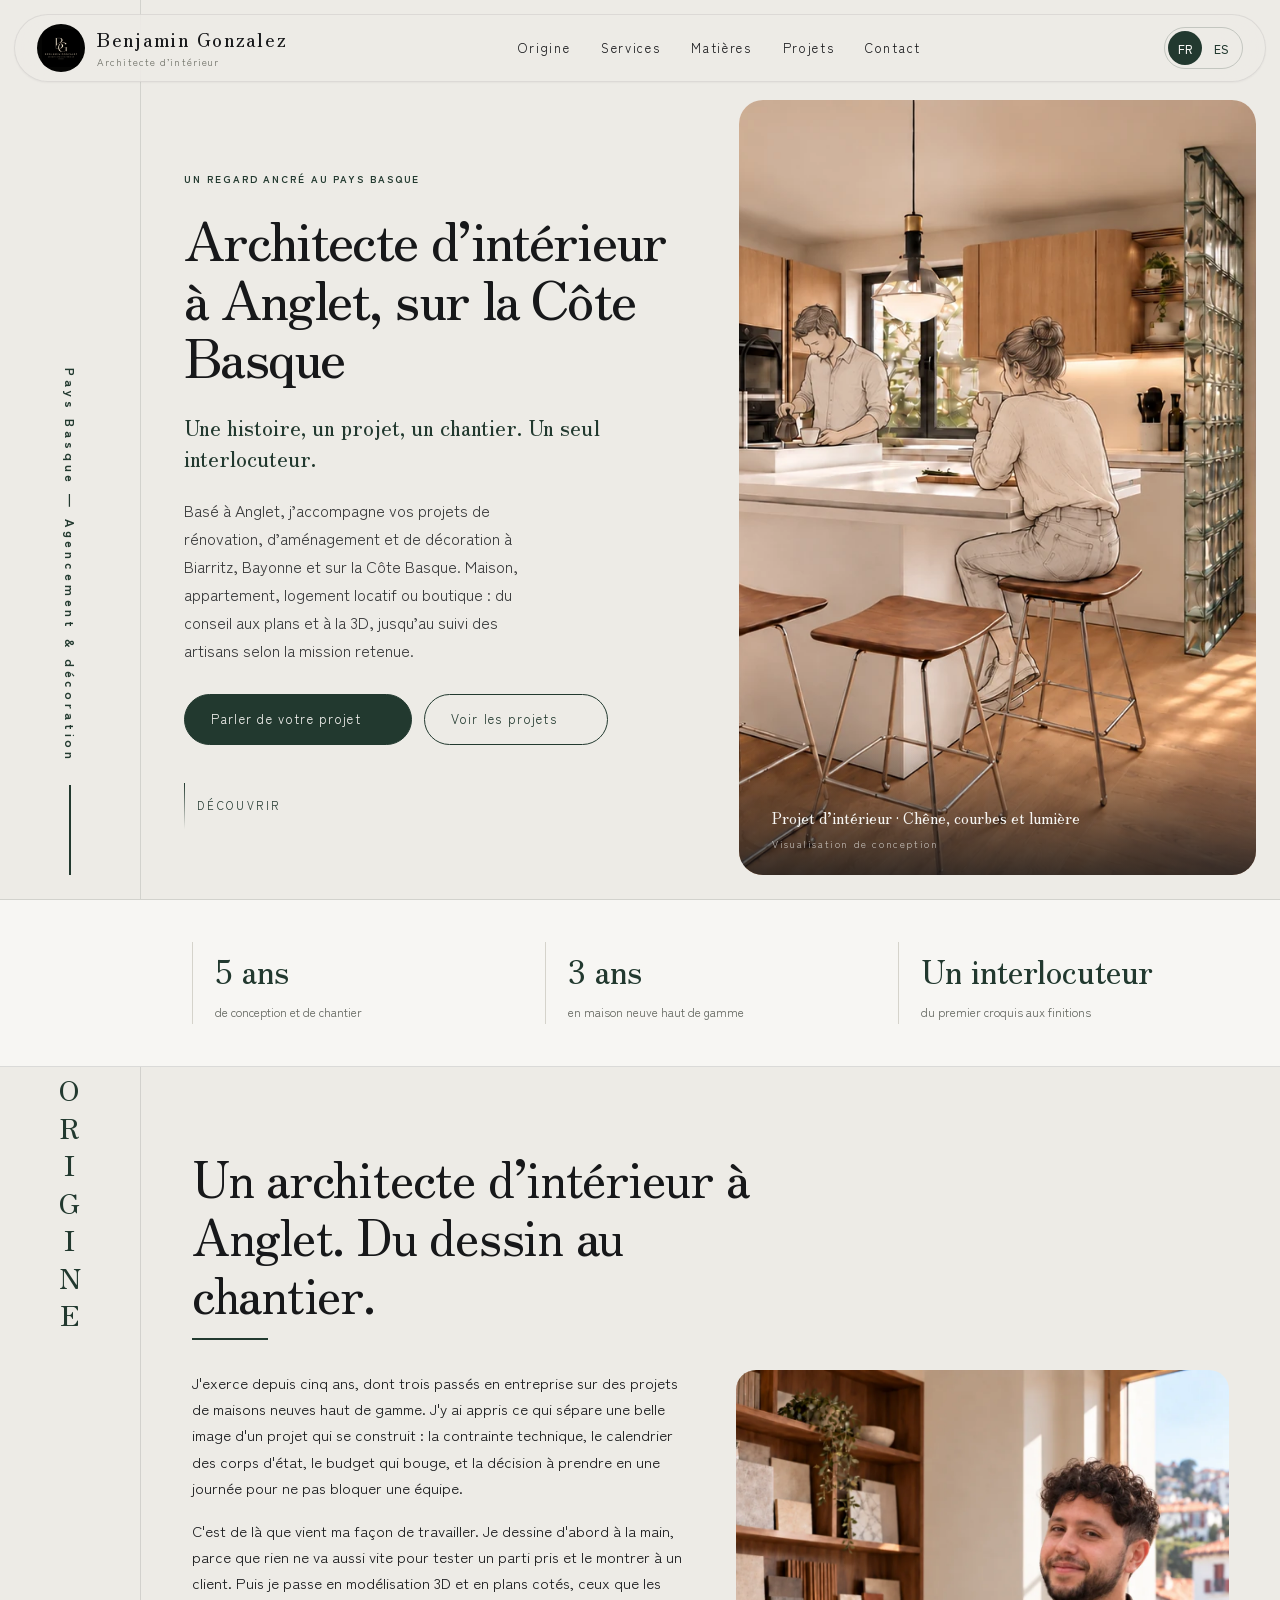
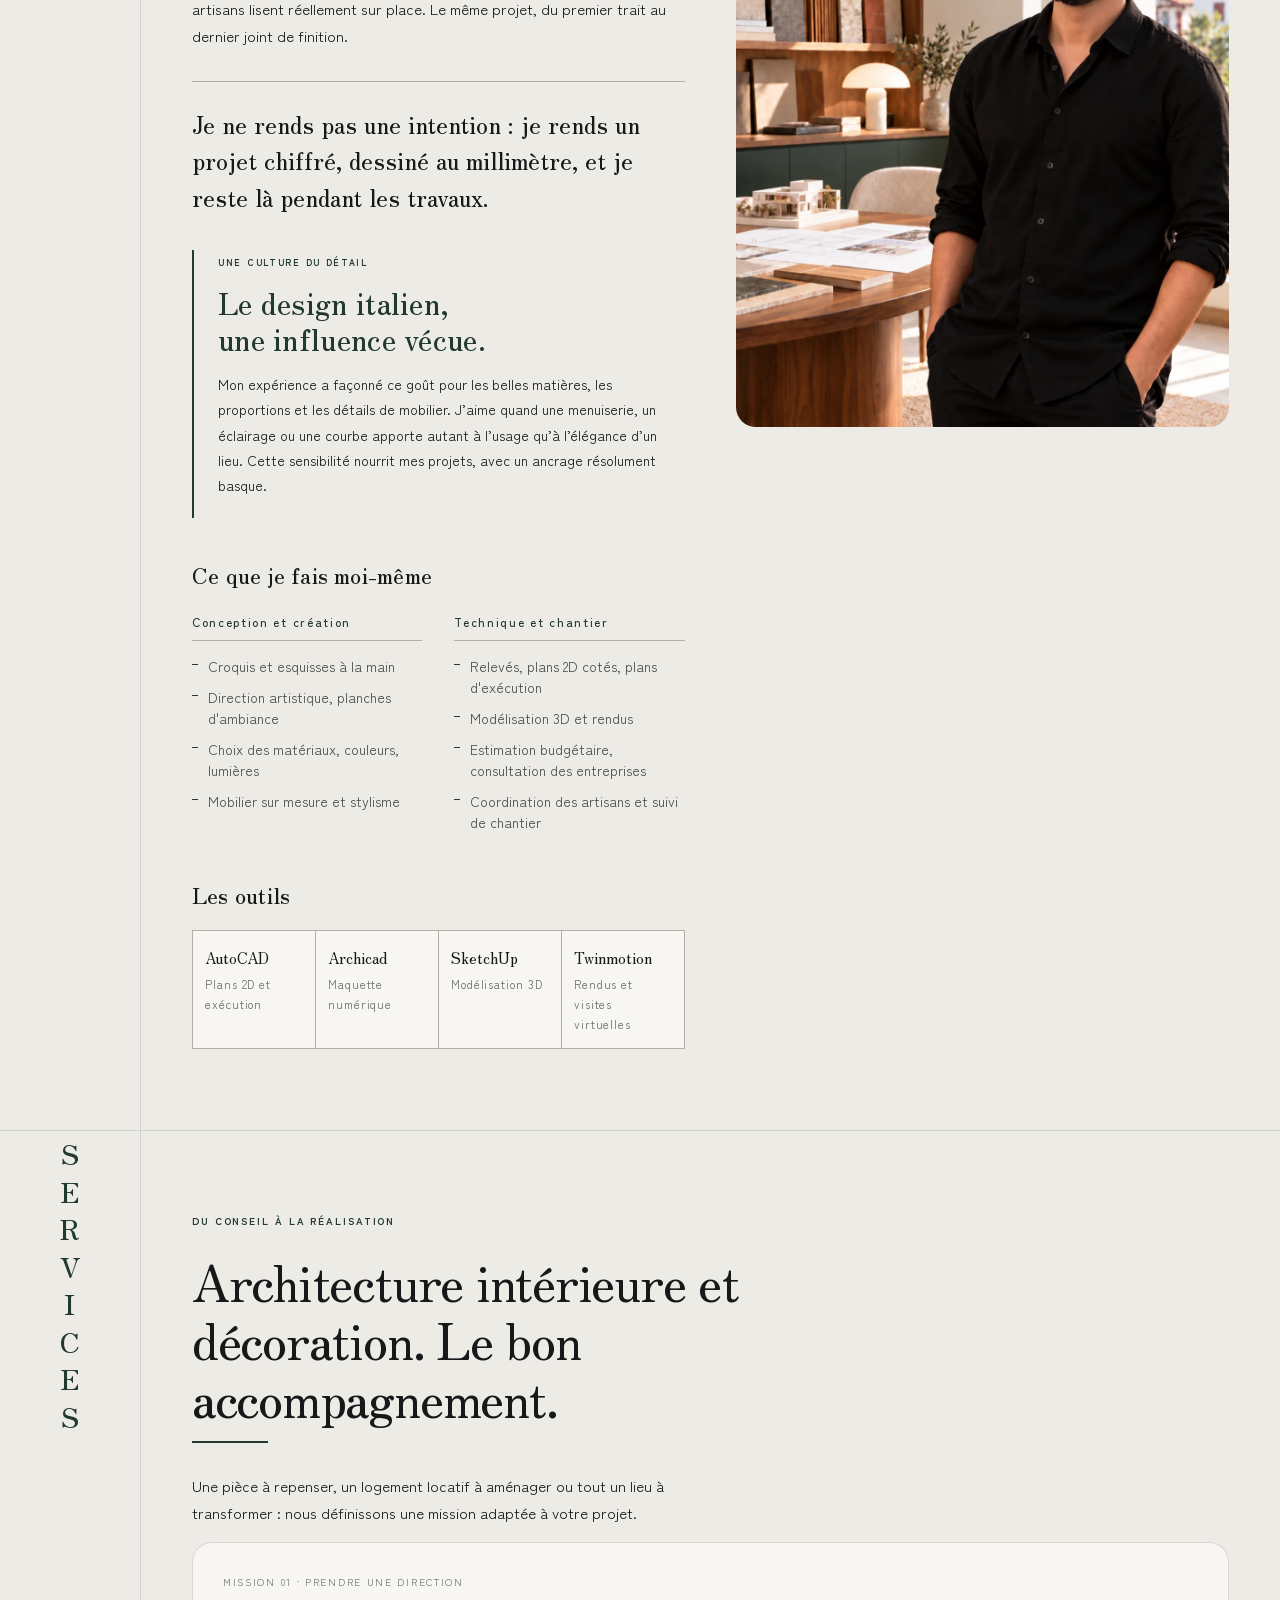
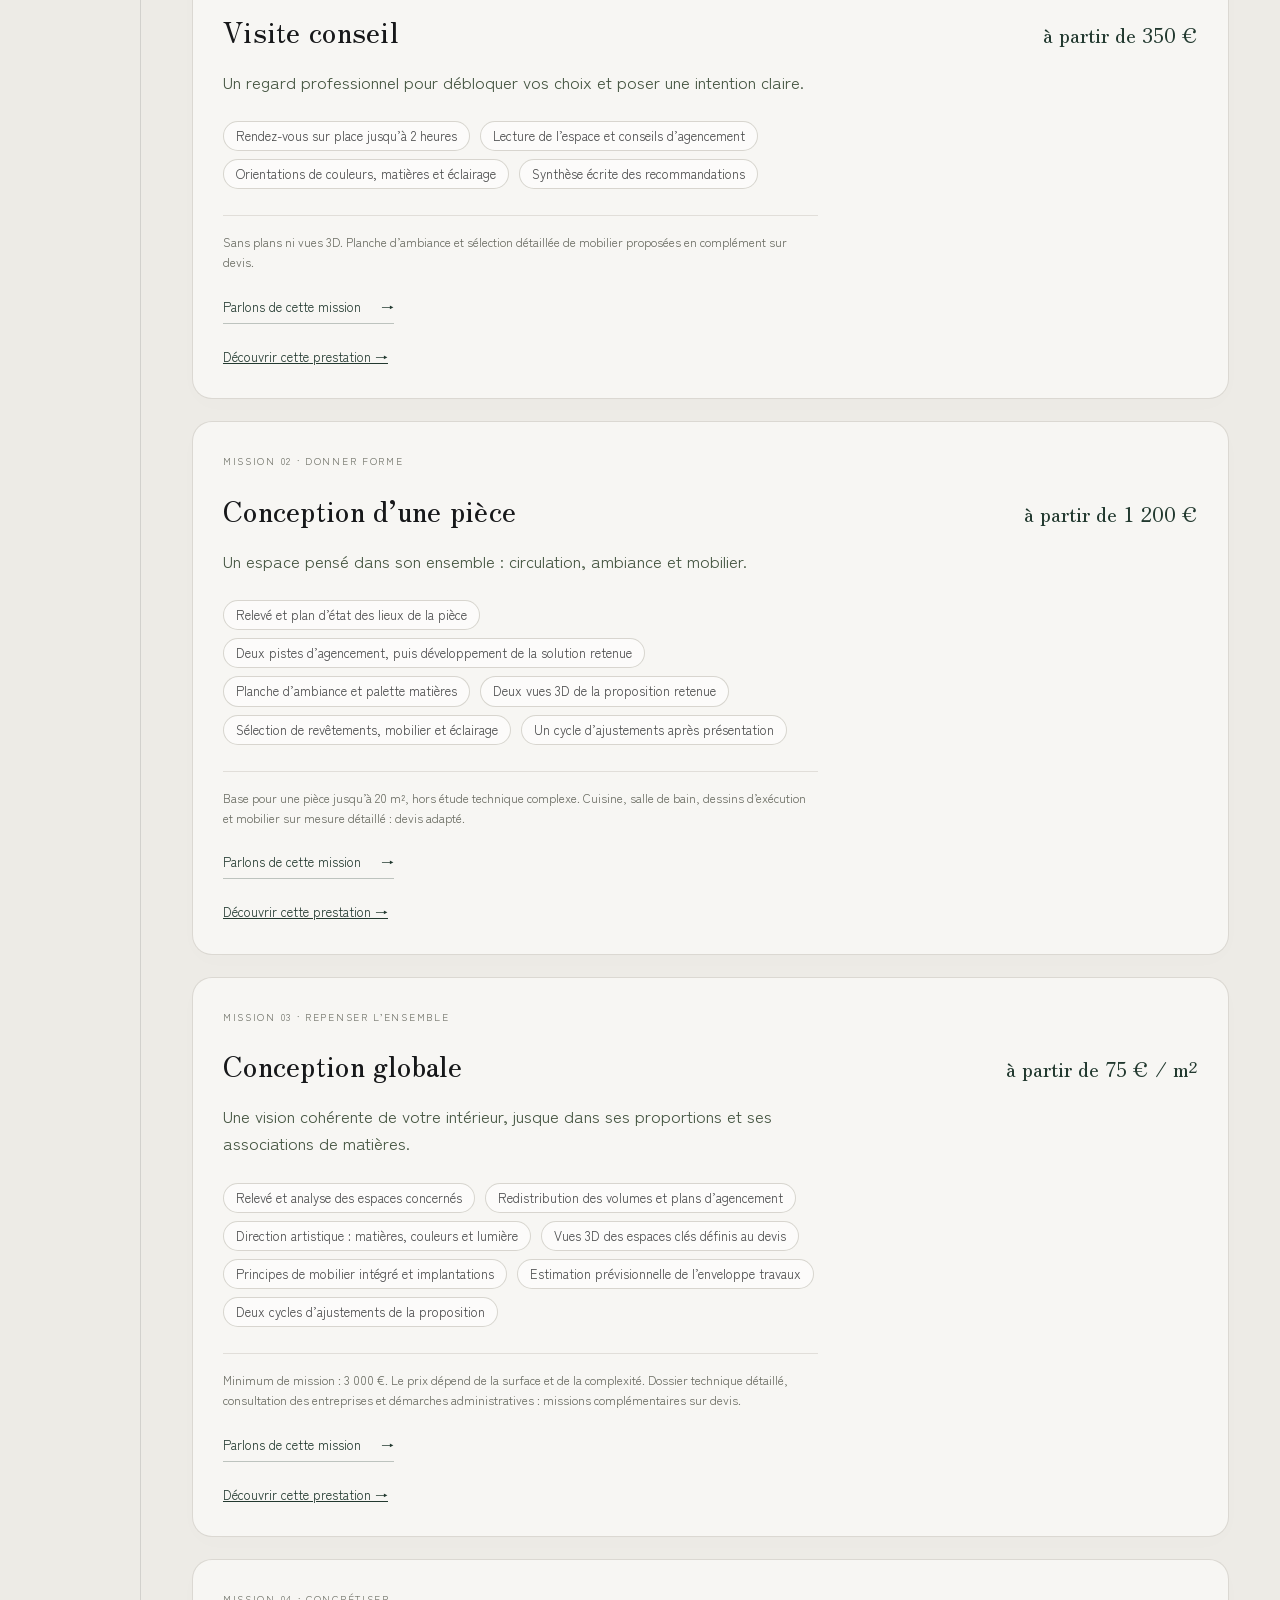
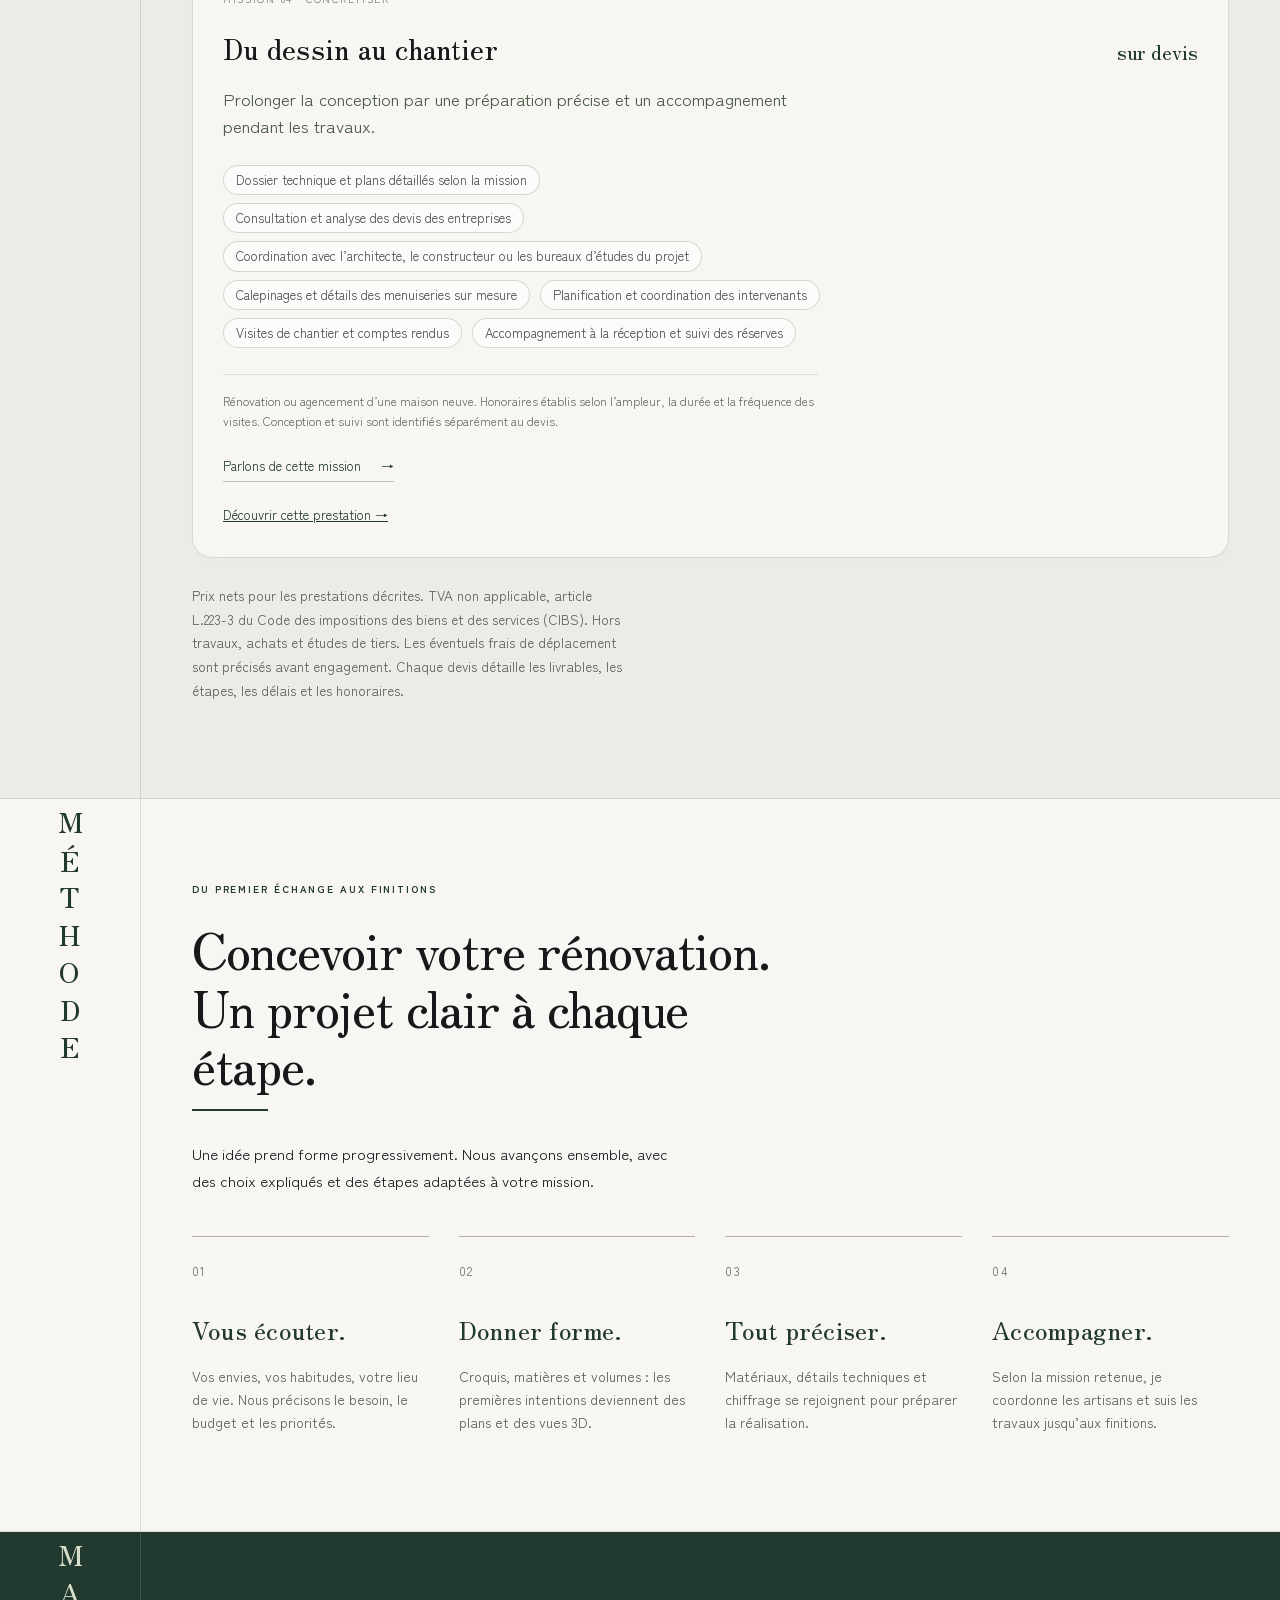
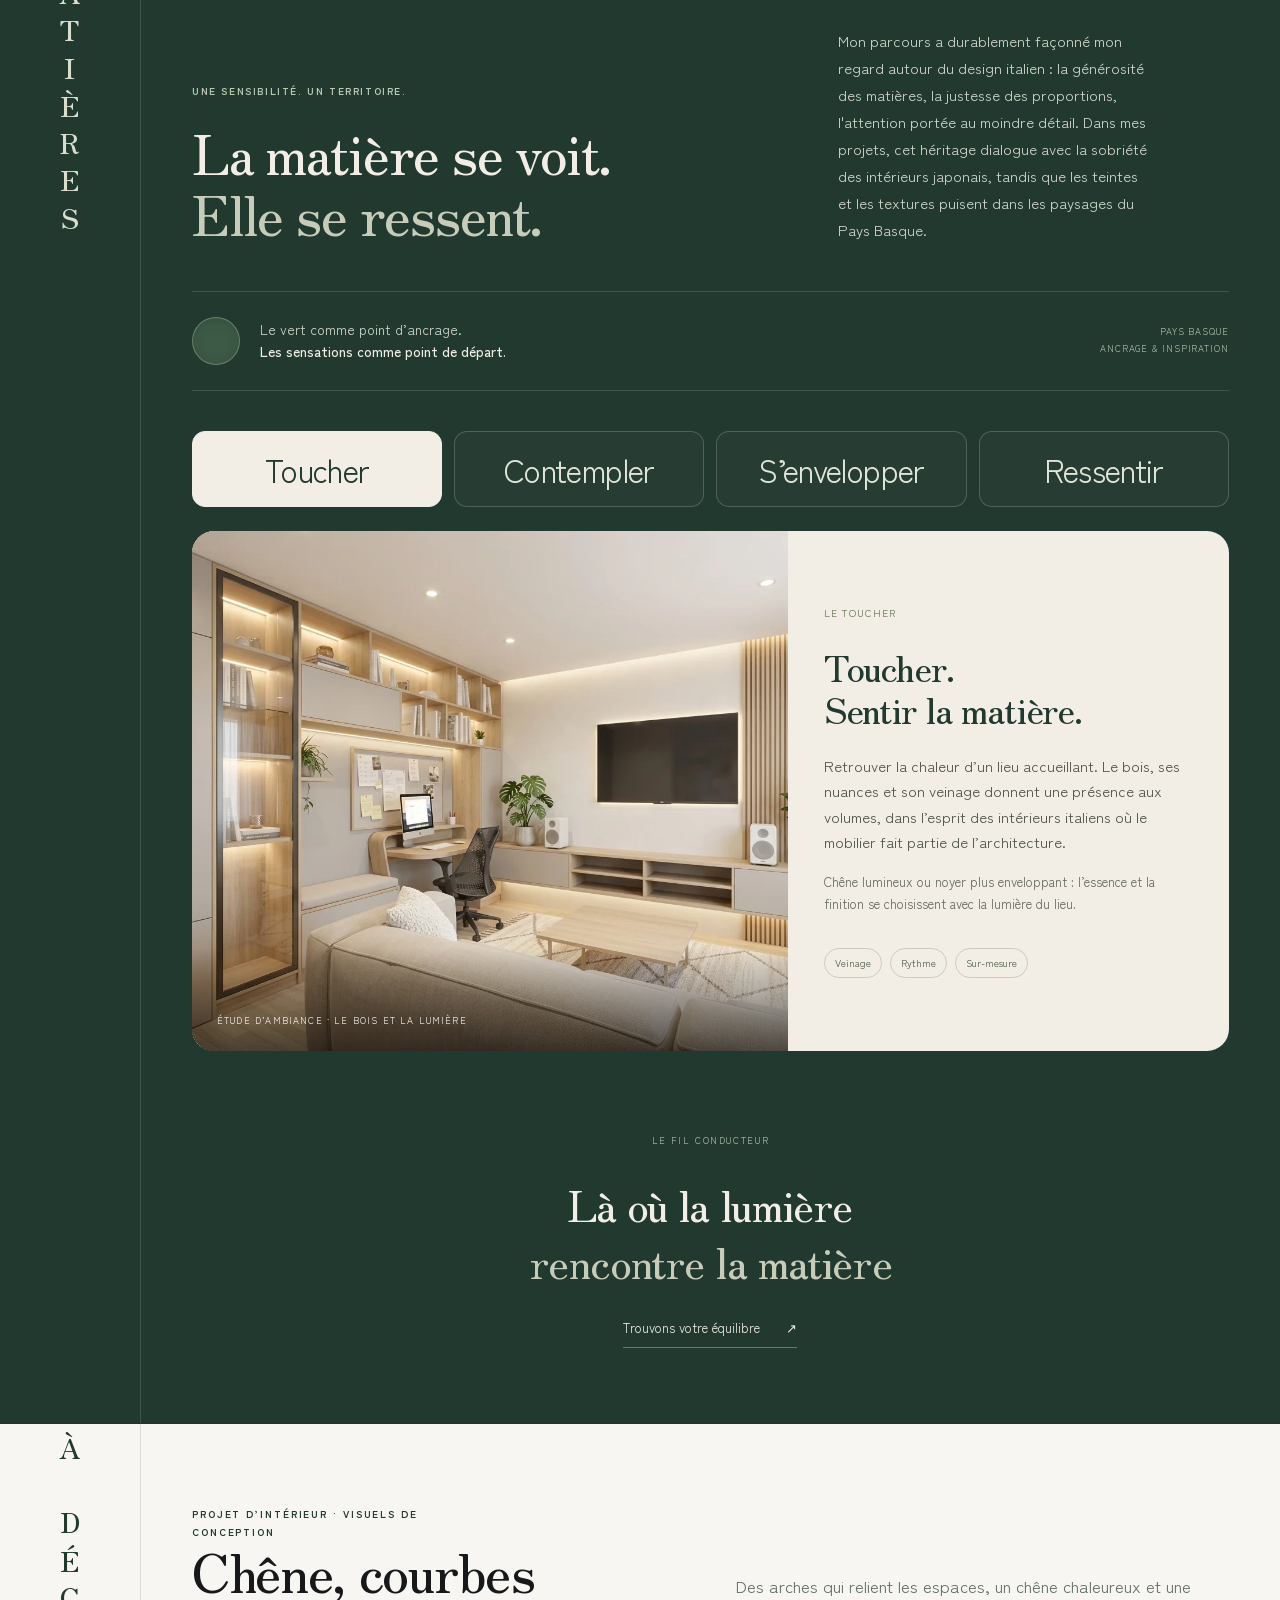
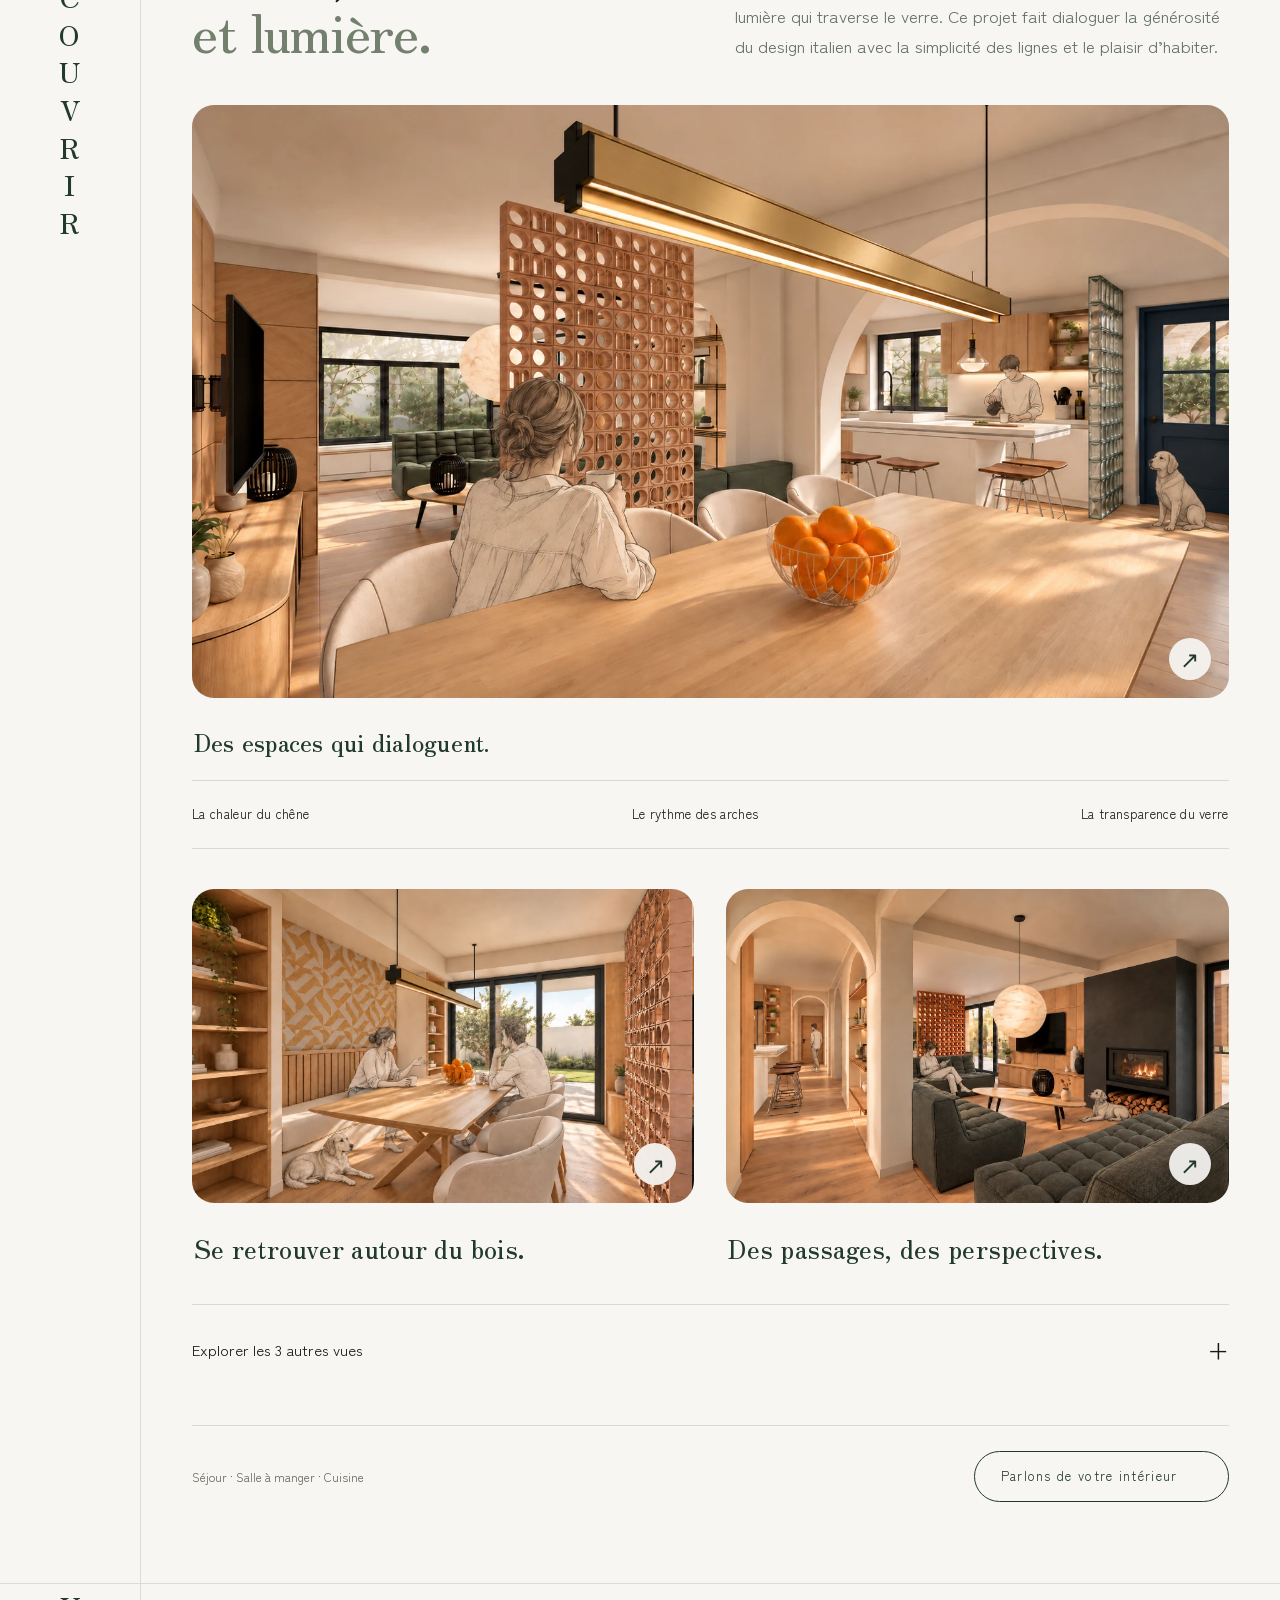
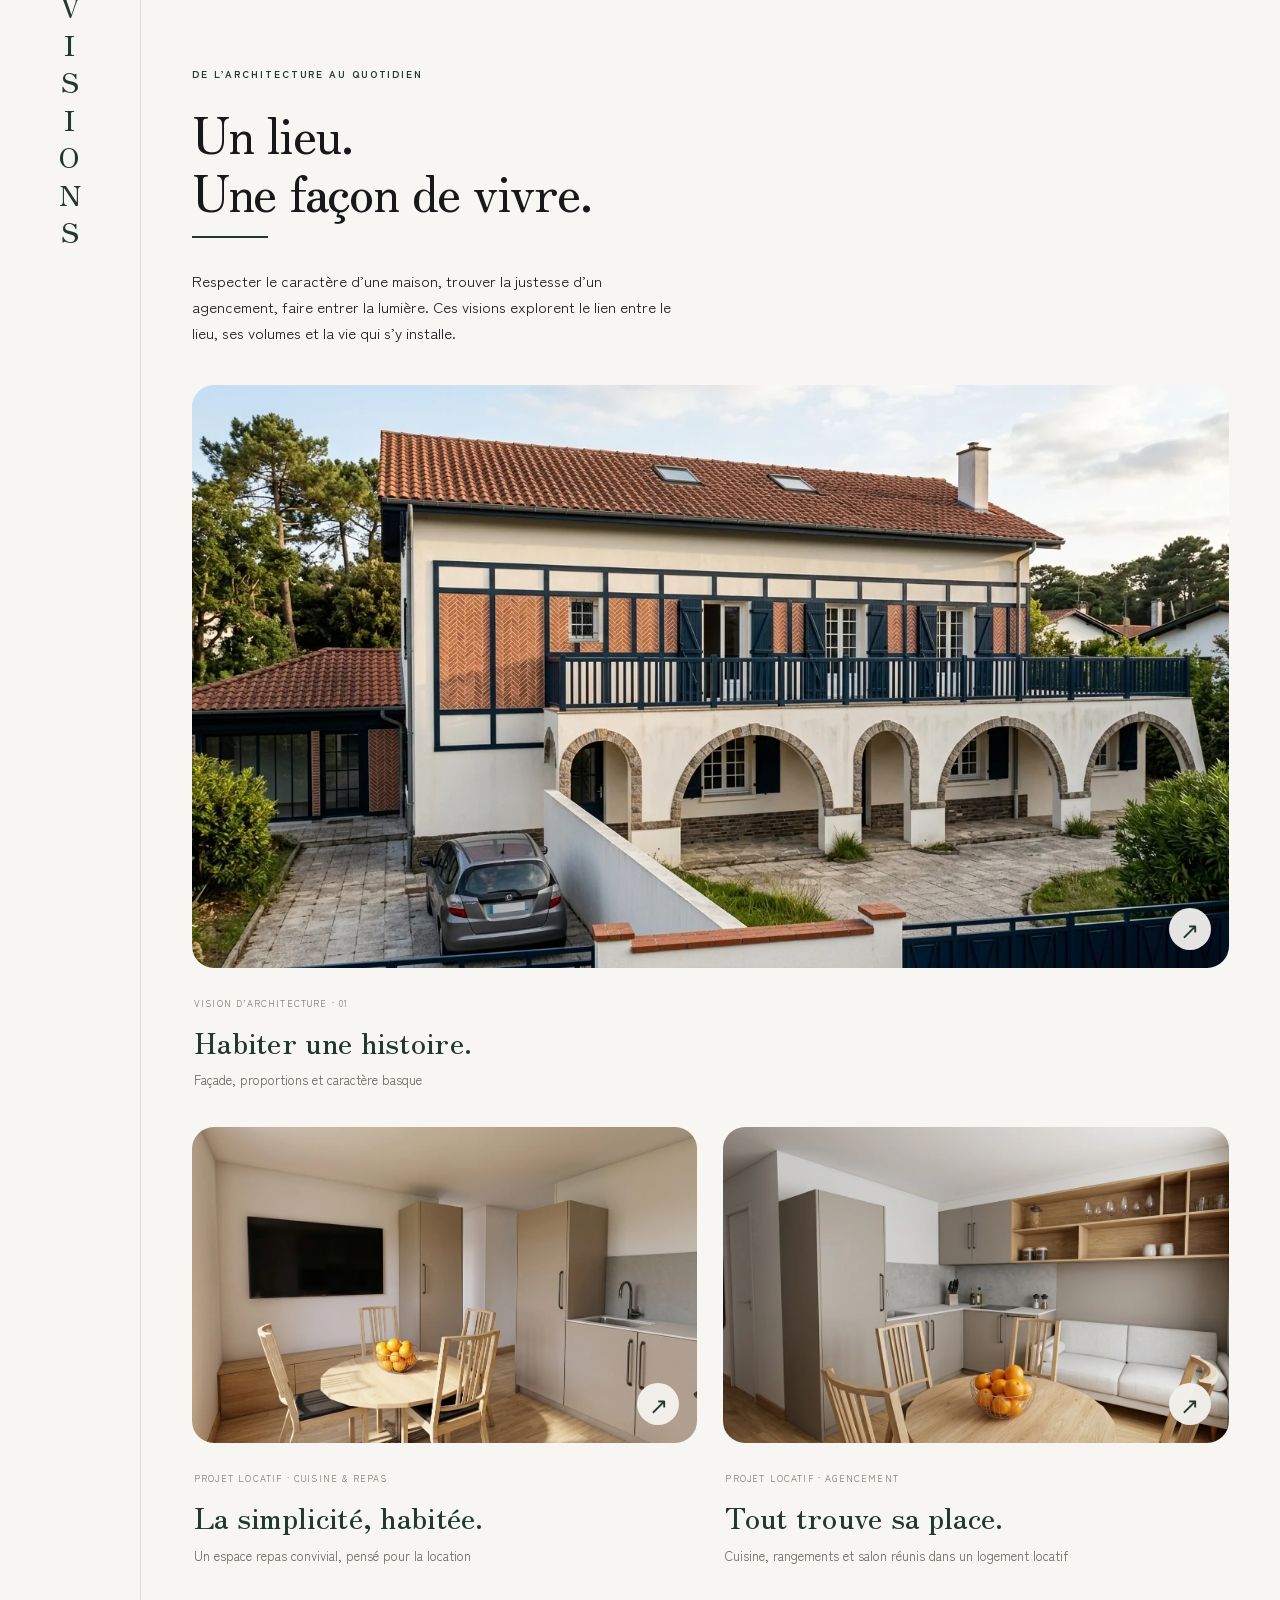
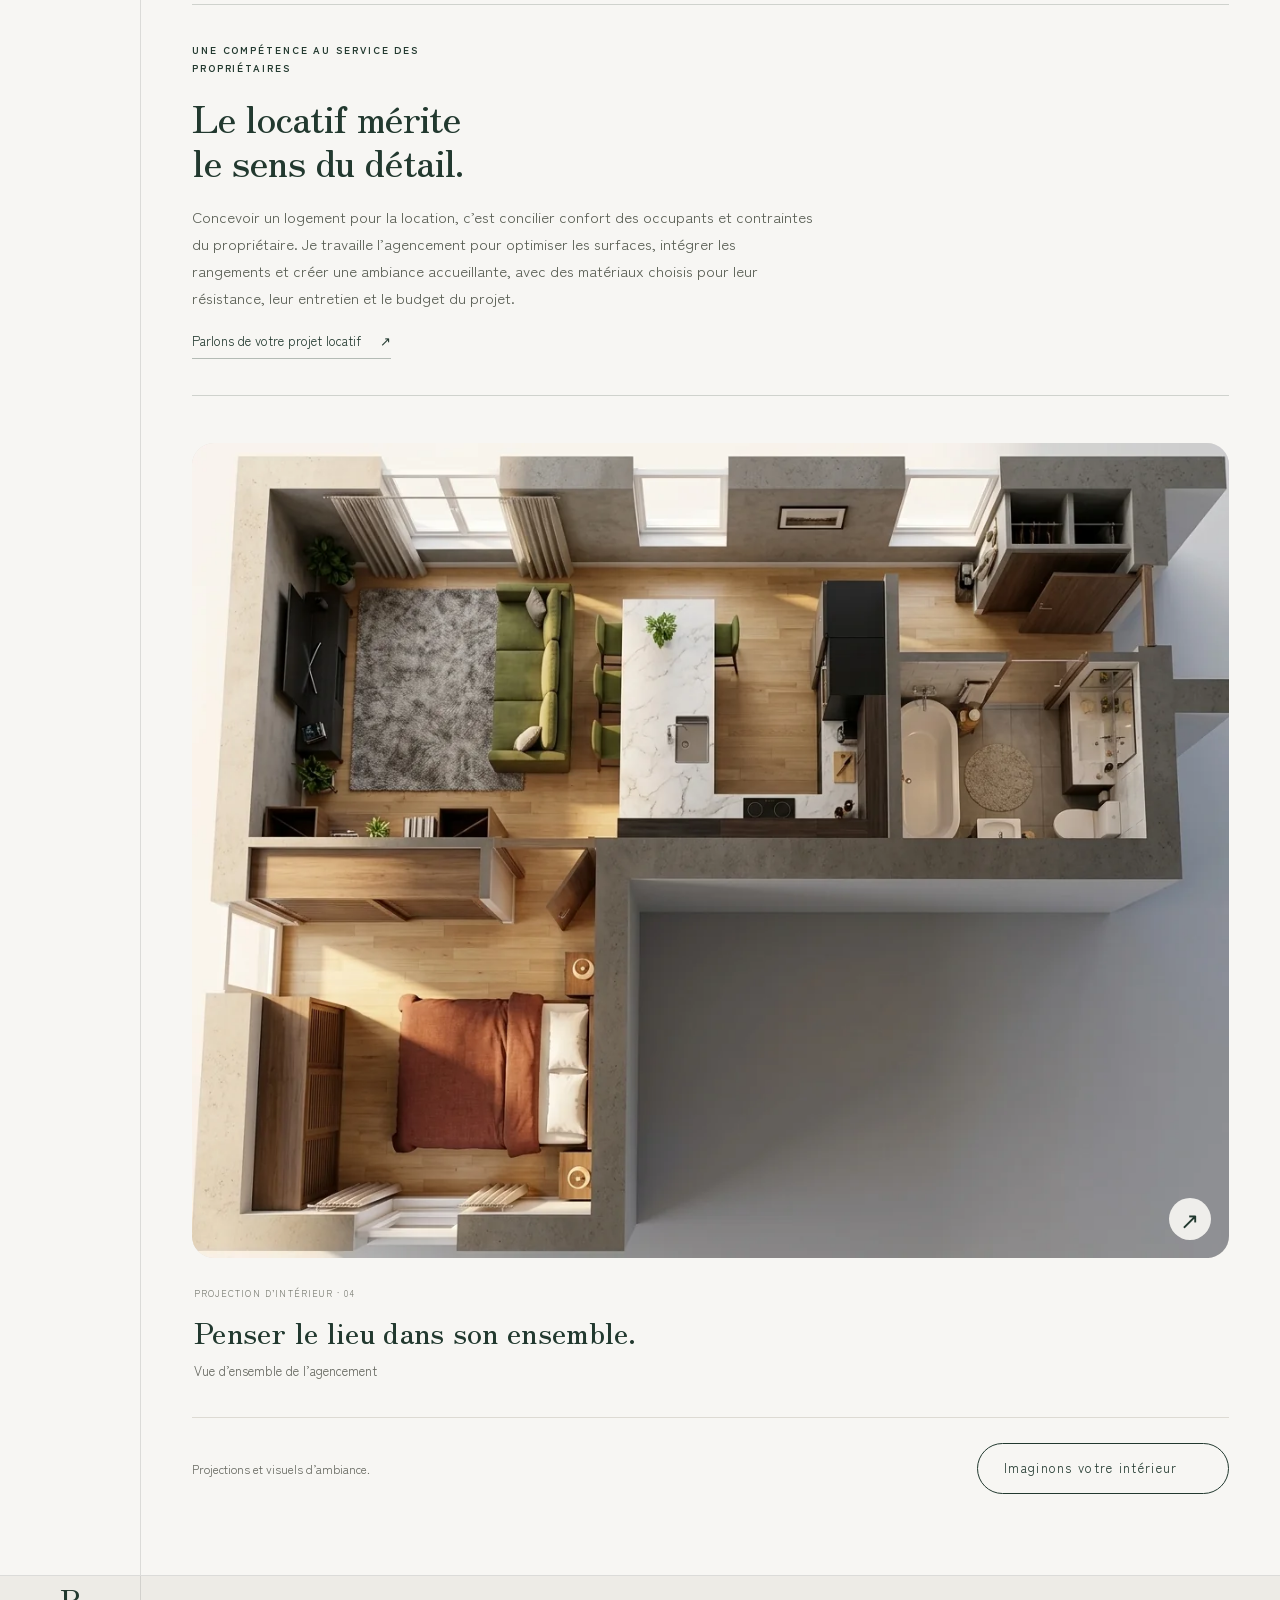
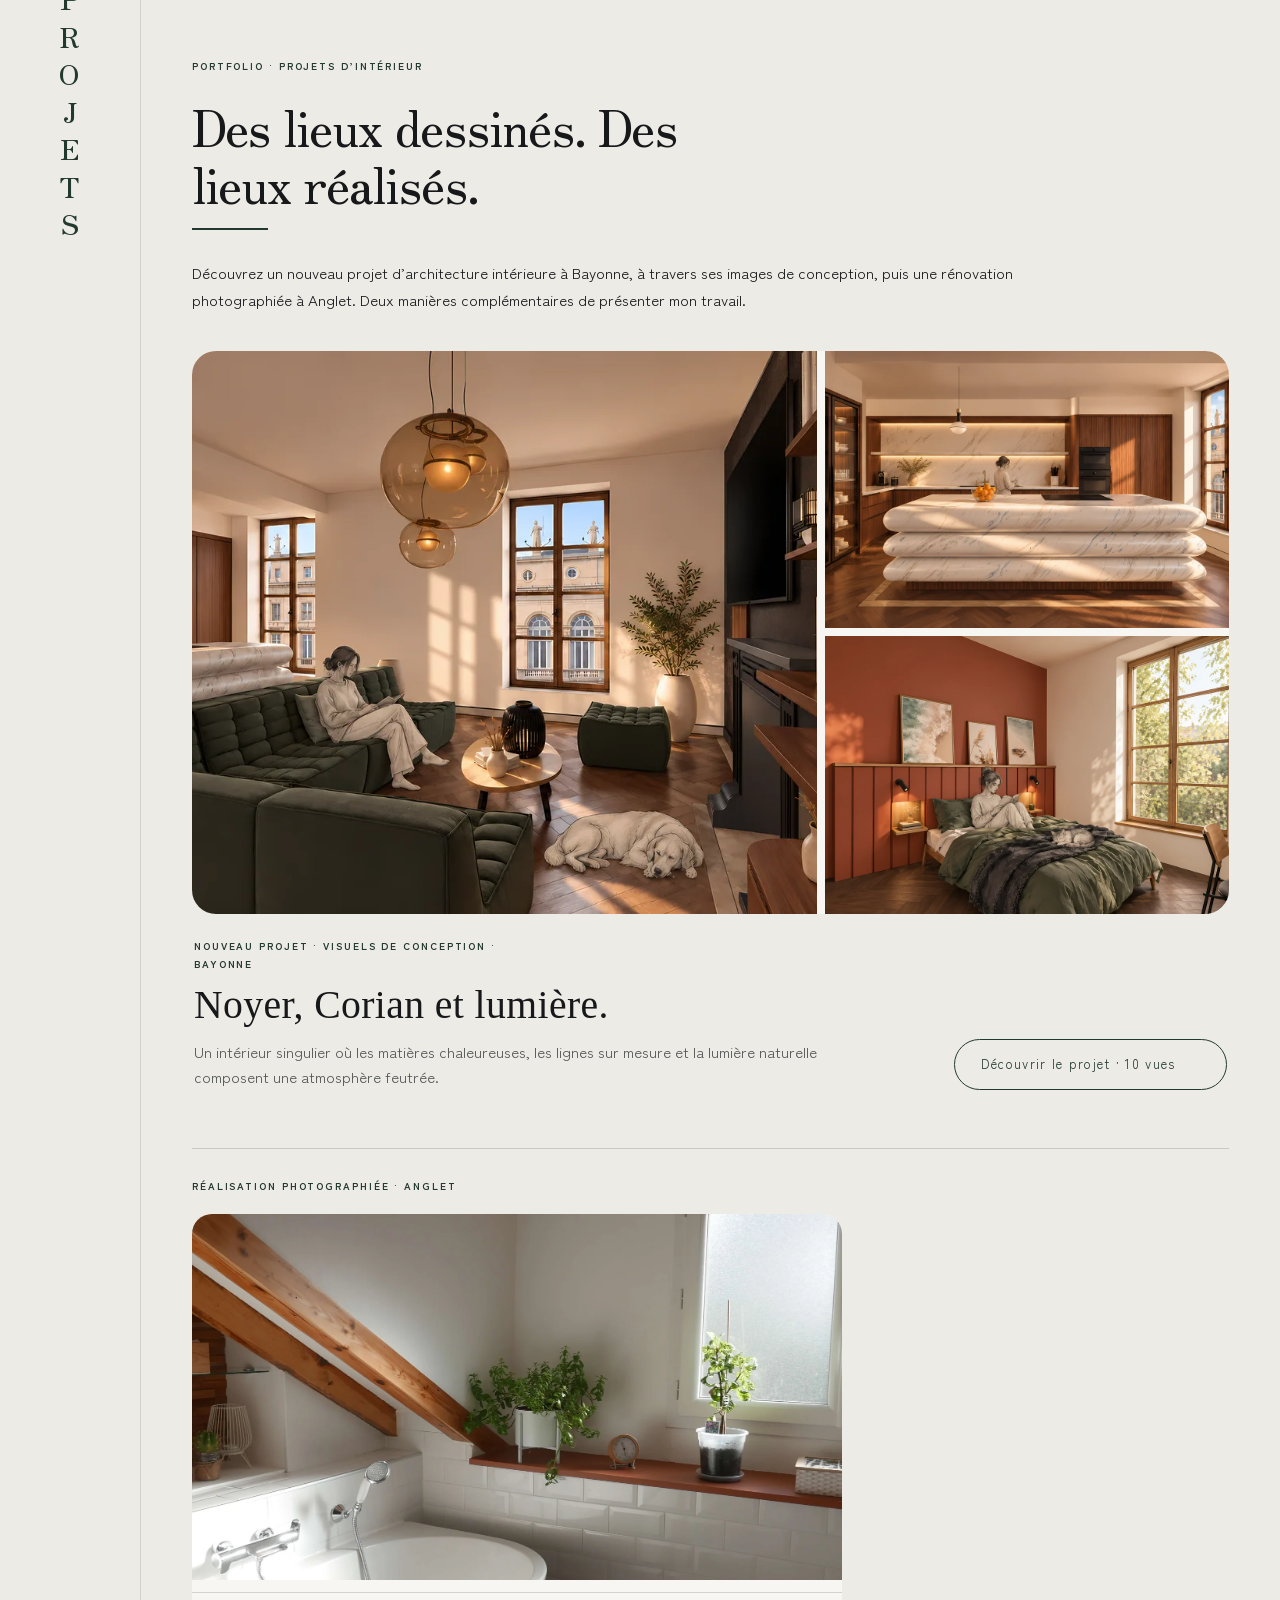
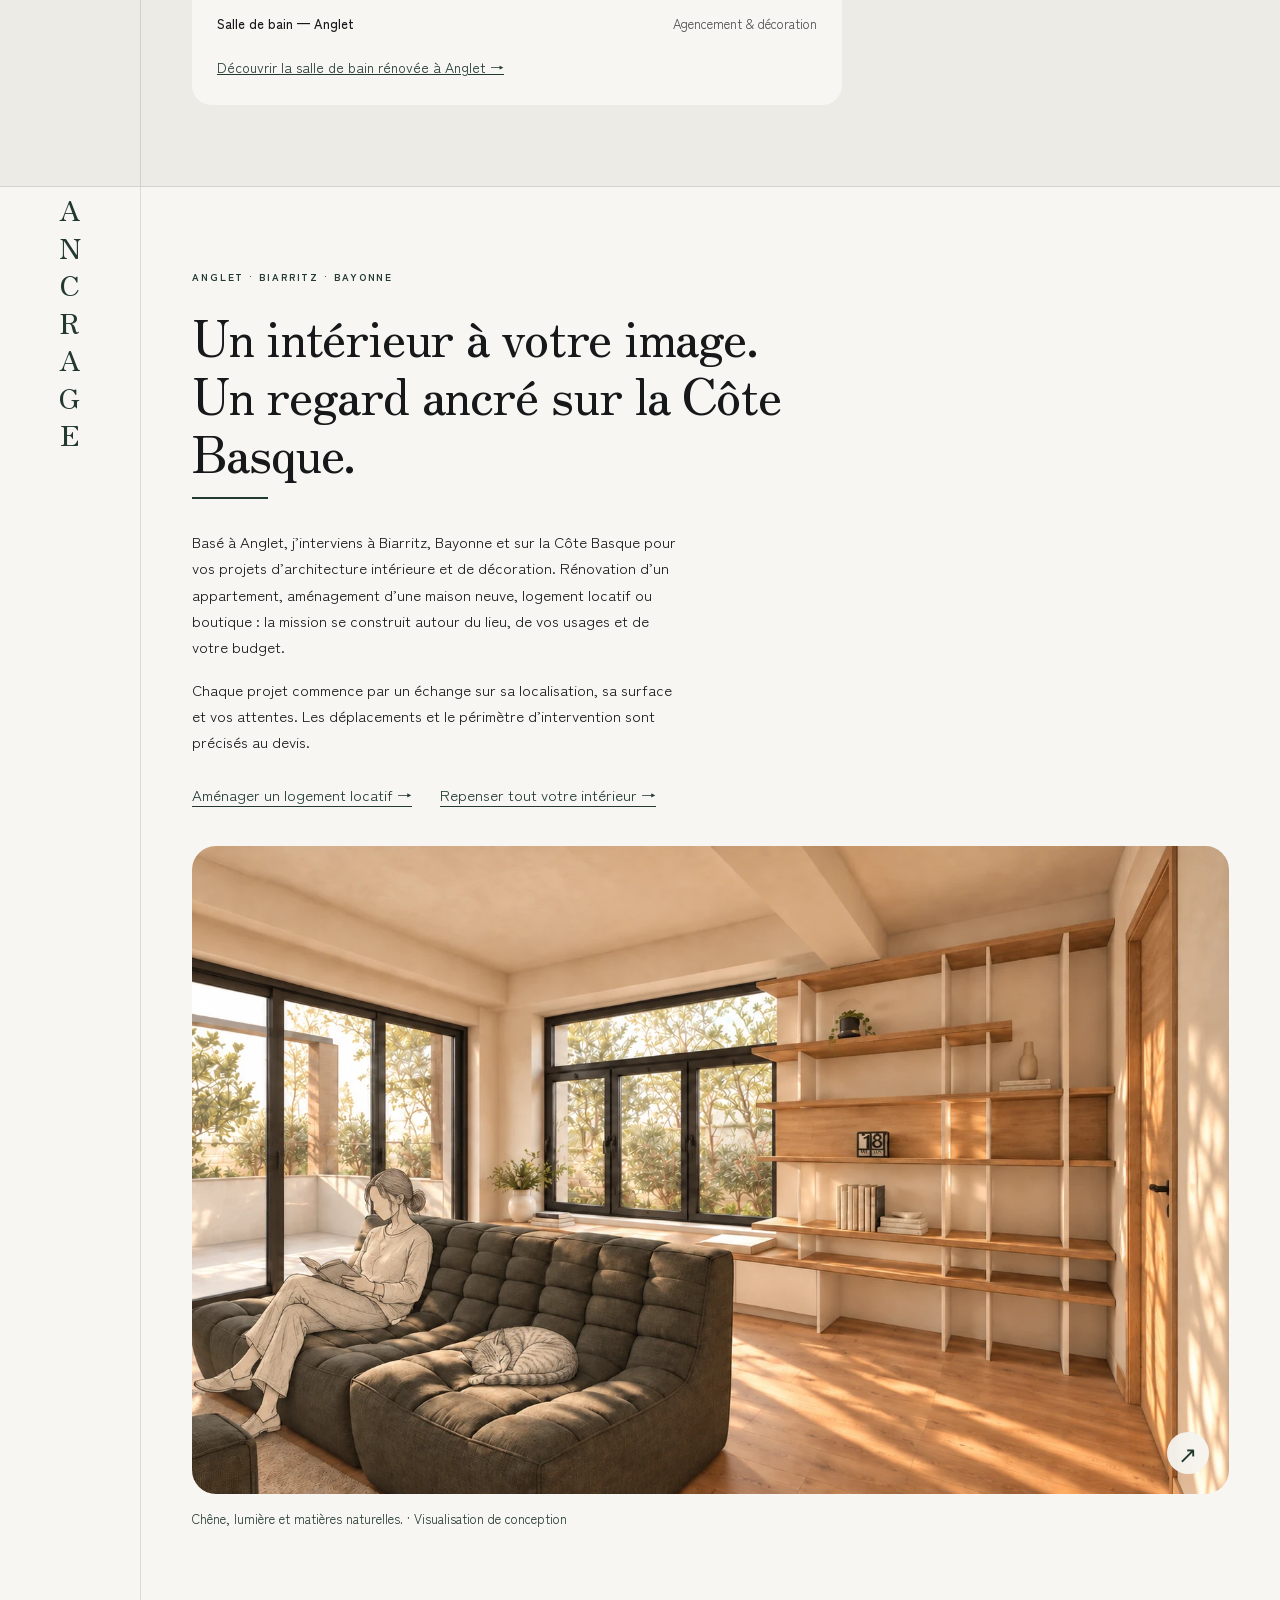
==== commit ed1b0288: "maj v3" ====
--- a/index.html
+++ b/index.html
@@ -8,17 +8,772 @@
 <meta content="Benjamin Gonzalez, architecte d’intérieur à Anglet : rénovation, aménagement et décoration à Biarritz, Bayonne et sur la Côte Basque. Parlons de votre projet." name="description"/>
 <meta content="Architecte d’intérieur à Anglet | Benjamin Gonzalez" property="og:title"/>
 <meta content="Benjamin Gonzalez, architecte d’intérieur à Anglet : rénovation, aménagement et décoration à Biarritz, Bayonne et sur la Côte Basque. Parlons de votre projet." property="og:description"/>
-<meta content="https://benjamin-gonzalez-design.fr/img/salle-de-bain-anglet-partage.jpg" property="og:image"/>
+<meta content="https://benjamin-gonzalez-design.fr/img/logo-benjamin-gonzalez-partage-2026.jpg" property="og:image"/>
 <meta content="https://benjamin-gonzalez-design.fr/" property="og:url"/>
 <meta content="website" property="og:type"/>
 <meta content="#22392F" name="theme-color"/>
 <link href="https://fonts.googleapis.com" rel="preconnect"/>
 <link crossorigin="" href="https://fonts.gstatic.com" rel="preconnect"/>
 <link href="https://fonts.googleapis.com/css2?family=Zen+Kaku+Gothic+New:wght@400;500;700&amp;family=Zen+Old+Mincho:wght@400;500;600&amp;display=swap" rel="stylesheet"/>
-<link href="assets/css/style.css?v=20261015-quartz-ancrage" rel="stylesheet"/>
-<link href="img/favicon.png" rel="icon" sizes="64x64" type="image/png"/>
+<style>
+/* ============================================================
+   benjamin-gonzalez-design.fr — feuille de style
+   ------------------------------------------------------------
+   Pour changer l'apparence du site, tout se règle dans le bloc
+   « Réglages » ci-dessous : couleurs, polices, largeur du rail.
+   Une seule valeur modifiée se répercute sur toute la page.
+
+   Sommaire
+     1. Réglages          6. Services
+     2. Base              7. Ambiance et projets
+     3. Navigation        8. Contact et formulaire
+     4. Accueil           9. Pied de page
+     5. Sections         10. Adaptation aux écrans
+   ============================================================ */
+
+:root{
+  --carta:      #EDEBE6;   /* fond, plâtre tiède */
+  --latte:      #F7F6F3;   /* surfaces claires */
+  --sumi:       #17181A;   /* encre */
+  --pietra:     #B4AFA4;   /* filets, texte secondaire */
+  --verde:      #22392F;   /* vert laque — la seule couleur forte */
+  --verde-clair:#3C5A4A;
+
+  /* ── Palettes de rechange ──────────────────────────────────
+     Pour changer l'ambiance du site, remplacez les quatre valeurs
+     ci-dessus par l'une de ces séries. Rien d'autre à modifier.
+
+     Gris pierre + orange brûlé (industriel, chaleureux) :
+       --carta:#E8E6E1; --latte:#F4F3F0; --sumi:#1C1C1A;
+       --pietra:#A8A49C; --verde:#B4552A; --verde-clair:#C9704A;
+
+     Vert mousse + rose poudré (organique, doux) :
+       --carta:#EFEDE8; --latte:#F8F7F4; --sumi:#1A1C18;
+       --pietra:#B6B2A6; --verde:#4A5B3C; --verde-clair:#6B7C5A;
+
+     Chocolat + bleu glacier (éditorial, premium) :
+       --carta:#EDEAE4; --latte:#F7F5F1; --sumi:#191613;
+       --pietra:#B3AA9E; --verde:#4A3225; --verde-clair:#6B4A36;
+     ────────────────────────────────────────────────────────── */
+
+  --mincho: "Zen Old Mincho", Georgia, "Times New Roman", serif;
+  --gothic: "Zen Kaku Gothic New", -apple-system, BlinkMacSystemFont, "Segoe UI", sans-serif;
+
+  --rail: clamp(120px, 11vw, 190px);   /* largeur du rail vertical */
+  --pad: clamp(20px, 5vw, 64px);
+}
+
+*,*::before,*::after{ box-sizing:border-box; }
+html{ scroll-behavior:smooth; -webkit-text-size-adjust:100%; }
+@media (prefers-reduced-motion: reduce){
+  html{ scroll-behavior:auto; }
+  *{ animation:none !important; transition:none !important; }
+}
+body{
+  margin:0;
+  background:var(--carta);
+  color:var(--sumi);
+  font-family:var(--gothic);
+  font-size:clamp(15px,1.05vw,17px);
+  line-height:1.75;
+  font-weight:400;
+  -webkit-font-smoothing:antialiased;
+  overflow-x:hidden;
+}
+img{ display:block; max-width:100%; height:auto; }
+a{ color:inherit; }
+h1,h2,h3{ font-family:var(--mincho); font-weight:500; margin:0; letter-spacing:.01em; }
+p{ margin:0 0 1.1em; max-width:62ch; }
+:focus-visible{ outline:2px solid var(--verde); outline-offset:4px; }
+
+/* ---------- Barre de navigation ---------- */
+.nav{
+  position:fixed; z-index:60;
+  top:14px; left:14px; right:14px;
+  display:flex; align-items:center; justify-content:space-between;
+  gap:16px; padding:12px 22px;
+  border-radius:999px;
+  background:rgba(237,235,230,.72);
+  border:1px solid rgba(23,24,26,.08);
+  backdrop-filter:blur(14px) saturate(1.2);
+  -webkit-backdrop-filter:blur(14px) saturate(1.2);
+  box-shadow:0 1px 2px rgba(23,24,26,.04);
+  transition:top .4s ease, padding .4s ease, background .4s ease,
+             box-shadow .4s ease, transform .45s cubic-bezier(.2,.7,.2,1);
+}
+.nav.is-stuck{
+  background:rgba(237,235,230,.92);
+  box-shadow:0 6px 24px rgba(23,24,26,.10);
+  padding-top:10px; padding-bottom:10px;
+}
+/* La barre s'efface vers le bas quand on descend, revient quand on remonte */
+.nav.is-hidden{ transform:translateY(-140%); }
+
+/* ── Repère de lecture ── */
+.progress{
+  position:fixed; top:0; left:0; right:0; height:2px; z-index:70;
+  background:transparent; pointer-events:none;
+}
+.progress span{
+  display:block; height:100%; width:0;
+  background:var(--verde); transition:width .1s linear;
+}
+.brand{
+  display:flex; align-items:baseline; gap:10px;
+  min-width:0; text-decoration:none; line-height:1.2;
+}
+.brand b{
+  font-family:var(--mincho); font-weight:500;
+  font-size:clamp(15px,1.5vw,20px); letter-spacing:.09em; white-space:nowrap;
+}
+.brand span{
+  font-size:clamp(10px,.85vw,12px); letter-spacing:.14em;
+  color:var(--pietra); white-space:nowrap;
+}
+.brand span::before{ content:"／"; margin-right:9px; }
+@media (max-width:560px){
+  .brand{ flex-direction:column; align-items:flex-start; gap:1px; }
+  .brand span::before{ content:none; }
+}
+.nav-links{ display:flex; gap:clamp(14px,2.4vw,34px); }
+.nav-links a{
+  text-decoration:none; font-size:13px; letter-spacing:.13em;
+  padding:4px 0; position:relative; color:var(--sumi);
+}
+.nav-links a::after{
+  content:""; position:absolute; left:0; right:100%; bottom:0;
+  height:1px; background:var(--verde); transition:right .35s ease;
+}
+.nav-links a:hover::after, .nav-links a:focus-visible::after{ right:0; }
+@media (max-width:720px){ .nav-links{ display:none; } }
+
+/* ---------- Hero ---------- */
+.hero{
+  min-height:100svh; position:relative;
+  display:grid; grid-template-columns:var(--rail) 1fr;
+  border-bottom:1px solid rgba(23,24,26,.12);
+}
+.hero-rail{
+  border-right:1px solid rgba(23,24,26,.12);
+  display:flex; flex-direction:column; align-items:center; justify-content:flex-end;
+  padding-bottom:24px; gap:22px;
+}
+.rail-text{
+  writing-mode:vertical-rl; text-orientation:mixed;
+  font-weight:700; font-size:clamp(12px,1vw,15px);
+  letter-spacing:.3em; color:var(--verde);
+}
+.rail-line{ width:2px; height:90px; background:var(--verde); }
+.hero-body{
+  display:grid; grid-template-columns:1.05fr .95fr; align-items:end;
+}
+.hero-copy{ padding:0 clamp(24px,3.4vw,56px) clamp(48px,7vh,88px); }
+.hero-copy h1{
+  font-size:clamp(40px,6.2vw,96px); line-height:1.06;
+  margin:0 0 26px; max-width:13ch; letter-spacing:-.01em;
+}
+.hero-copy .lede{ font-size:clamp(16px,1.25vw,19px); color:#3A3B3C; max-width:46ch; }
+.hero-actions{ display:flex; flex-wrap:wrap; gap:12px; margin-top:30px; }
+.hero-media{ align-self:stretch; position:relative; overflow:hidden; background:var(--latte); }
+.hero-media img{ width:100%; height:100%; object-fit:cover; object-position:center 40%; }
+/* Si le visuel est un montage ou une image détourée qu'il ne faut pas recadrer,
+   ajoutez la classe "fit" sur la balise <img> : elle sera affichée entière. */
+.hero-media img.fit{ object-fit:contain; padding:clamp(16px,3vw,48px); }
+.hero-quote{
+  position:absolute; left:0; right:0; bottom:0;
+  padding:24px clamp(20px,2.6vw,34px);
+  background:linear-gradient(to top, rgba(23,24,26,.80), rgba(23,24,26,0));
+  color:var(--latte); font-family:var(--mincho);
+  font-size:clamp(14px,1.05vw,17px); line-height:1.55;
+}
+.hero-quote small{ display:block; margin-top:6px; font-family:var(--gothic); font-size:11px; letter-spacing:.16em; color:rgba(247,246,243,.7); }
+@media (max-width:900px){
+  .hero{ grid-template-columns:var(--rail) 1fr; min-height:auto; }
+  .hero-body{ grid-template-columns:1fr; }
+  .hero-copy{ padding:120px 20px 40px; }
+  .hero-media{ height:60vh; min-height:320px; }
+}
+
+/* Révélation d'ouverture — un seul moment orchestré */
+.reveal-item{ opacity:0; transform:translateY(14px); animation:rise .9s cubic-bezier(.2,.7,.2,1) forwards; }
+.reveal-item:nth-child(2){ animation-delay:.12s; }
+.reveal-item:nth-child(3){ animation-delay:.24s; }
+@keyframes rise{ to{ opacity:1; transform:none; } }
+
+/* Apparition douce des blocs au défilement */
+.appear{ opacity:0; transform:translateY(22px); }
+.appear.seen{ opacity:1; transform:none; transition:opacity .8s ease, transform .8s cubic-bezier(.2,.7,.2,1); }
+.appear.d1.seen{ transition-delay:.08s; }
+.appear.d2.seen{ transition-delay:.16s; }
+.appear.d3.seen{ transition-delay:.24s; }
+@media (prefers-reduced-motion: reduce){
+  .appear{ opacity:1; transform:none; }
+}
+
+/* Trait qui se déploie sous les titres de section */
+.section-body > h2{ position:relative; padding-bottom:18px; }
+.section-body > h2::after{
+  content:""; position:absolute; left:0; bottom:0;
+  width:0; height:2px; background:var(--verde);
+  transition:width 1s cubic-bezier(.2,.7,.2,1) .2s;
+}
+.section-body > h2.seen::after{ width:76px; }
+#contact .section-body > h2::after{ background:var(--latte); }
+
+/* ── Indice de défilement sous l'accroche ── */
+.cue{
+  display:inline-flex; align-items:center; gap:12px;
+  margin-top:38px; text-decoration:none; color:var(--verde);
+}
+.cue-line{
+  display:block; width:1px; height:46px;
+  background:linear-gradient(to bottom, var(--verde), transparent);
+  position:relative; overflow:hidden;
+}
+.cue-line::after{
+  content:""; position:absolute; left:0; top:-46px;
+  width:1px; height:46px; background:var(--verde);
+  animation:filer 2.4s ease-in-out infinite;
+}
+@keyframes filer{
+  0%{ transform:translateY(0); opacity:0; }
+  25%{ opacity:1; }
+  100%{ transform:translateY(92px); opacity:0; }
+}
+.cue-text{ font-size:11px; letter-spacing:.24em; text-transform:uppercase; }
+@media (prefers-reduced-motion: reduce){ .cue-line::after{ animation:none; } }
+
+/* ---------- Boutons ---------- */
+.btn{
+  display:inline-flex; align-items:center; gap:10px;
+  padding:13px 26px; border-radius:999px; text-decoration:none;
+  font-size:13px; letter-spacing:.1em; border:1px solid var(--verde);
+  background:var(--verde); color:var(--latte);
+  transition:background .25s ease, color .25s ease;
+  cursor:pointer;
+}
+.btn::after{
+  content:"→"; display:inline-block;
+  transform:translateX(-4px); opacity:0;
+  transition:transform .35s cubic-bezier(.2,.7,.2,1), opacity .3s ease;
+}
+.btn:hover{ background:transparent; color:var(--verde); }
+.btn:hover::after{ transform:translateX(0); opacity:1; }
+.btn:active{ transform:translateY(1px); }
+.btn-ghost{ background:transparent; color:var(--verde); }
+.btn-ghost:hover{ background:var(--verde); color:var(--latte); }
+
+/* ---------- Structure des sections ---------- */
+.section{
+  display:grid; grid-template-columns:var(--rail) 1fr;
+  border-bottom:1px solid rgba(23,24,26,.12);
+}
+.section-rail{
+  border-right:1px solid rgba(23,24,26,.12);
+  position:relative;
+}
+.rail-title{
+  position:sticky; top:104px;
+  writing-mode:vertical-rl; text-orientation:upright;
+  font-family:var(--mincho); font-weight:600;
+  font-size:clamp(22px,2.2vw,34px); letter-spacing:.34em;
+  text-transform:uppercase;
+  margin:0 auto; padding:10px 0;
+  display:block; width:max-content;
+  color:var(--verde);
+}
+.section-body{ padding:clamp(64px,9vh,132px) clamp(24px,4vw,72px); }
+.section-body > h2{
+  font-size:clamp(30px,3.9vw,60px); line-height:1.16; max-width:19ch; margin-bottom:30px;
+}
+@media (max-width:900px){
+  .section{ grid-template-columns:var(--rail) 1fr; }
+  .section-body{ padding:56px 20px; }
+}
+
+/* ---------- Origine ---------- */
+.origine-grid{ display:grid; grid-template-columns:1fr 1fr; gap:clamp(28px,4vw,64px); align-items:start; }
+.origine-grid figure{ margin:0; position:sticky; top:110px; }
+.origine-grid img{ width:100%; aspect-ratio:4/5; object-fit:cover; object-position:center; background:var(--latte); }
+.origine-grid img.fit{ object-fit:contain; }
+blockquote.pull{
+  margin:32px 0 0; padding:24px 0 0;
+  border-top:1px solid var(--pietra);
+  font-family:var(--mincho); font-size:clamp(19px,1.9vw,27px); line-height:1.5;
+}
+.sub-head{
+  font-size:clamp(19px,1.7vw,24px);
+  margin:38px 0 16px;
+}
+.tools{
+  list-style:none; margin:0; padding:0;
+  display:grid; grid-template-columns:repeat(auto-fit,minmax(150px,1fr)); gap:1px;
+  background:var(--pietra); border:1px solid var(--pietra);
+}
+.tools li{
+  background:var(--latte); padding:14px 16px;
+  font-family:var(--mincho); font-size:clamp(16px,1.4vw,19px);
+}
+.tools small{
+  display:block; margin-top:3px;
+  font-family:var(--gothic); font-size:11.5px; letter-spacing:.08em; color:#6A6B6C;
+}
+.skills{ display:grid; grid-template-columns:1fr 1fr; gap:24px 32px; }
+.skills h4{
+  font-family:var(--gothic); font-size:12px; font-weight:500; letter-spacing:.14em;
+  margin:0 0 10px; padding-bottom:8px; color:var(--verde);
+  border-bottom:1px solid var(--pietra);
+}
+.skills ul{ list-style:none; margin:0; padding:0; }
+.skills li{
+  font-size:14px; line-height:1.5; color:#4A4B4C;
+  padding:5px 0 5px 16px; position:relative;
+}
+.skills li::before{
+  content:""; position:absolute; left:0; top:13px;
+  width:6px; height:1px; background:var(--verde);
+}
+@media (max-width:820px){ .origine-grid{ grid-template-columns:1fr; } .skills{ grid-template-columns:1fr; } }
+
+/* ---------- Services : ligne tarifaire ---------- */
+.tiers{ border-top:1px solid rgba(23,24,26,.16); margin-top:8px; }
+.tier{
+  display:grid; grid-template-columns:1fr auto; gap:8px 32px;
+  padding:26px 0; border-bottom:1px solid rgba(23,24,26,.16);
+  align-items:baseline;
+}
+/* Carte interactive : le bloc entier réagit, pas seulement le titre */
+.tier.card{
+  position:relative; padding:26px clamp(14px,1.6vw,24px);
+  border:1px solid transparent; border-bottom-color:rgba(23,24,26,.16);
+  border-radius:3px;
+  transition:background .35s ease, border-color .35s ease, transform .35s cubic-bezier(.2,.7,.2,1);
+}
+.tier.card:hover{
+  background:var(--latte);
+  border-color:var(--pietra);
+  transform:translateY(-3px);
+}
+
+/* Empilement au défilement : chaque carte se fixe sous la précédente.
+   Uniquement sur écran large, où la hauteur le permet. */
+@media (min-width:900px){
+  .tiers{ padding-bottom:20vh; }
+  .tier.card{
+    position:sticky;
+    background:var(--latte);
+    border:1px solid var(--pietra);
+    border-radius:4px;
+    margin-bottom:20px;
+    box-shadow:0 1px 2px rgba(23,24,26,.03);
+    transition:box-shadow .4s ease, border-color .35s ease;
+  }
+  .tier.card:hover{ transform:none; box-shadow:0 10px 30px rgba(23,24,26,.08); }
+  .tier.card:nth-child(1){ top:116px; z-index:1; }
+  .tier.card:nth-child(2){ top:136px; z-index:2; }
+  .tier.card:nth-child(3){ top:156px; z-index:3; }
+  .tier.card:nth-child(4){ top:176px; z-index:4; }
+  /* La dernière carte reste pleine, les précédentes s'effacent doucement */
+  .tier.card:not(:last-child){ opacity:.96; }
+}
+.tier.card:hover .price{ color:var(--verde-clair); }
+.tier.card::after{
+  content:""; position:absolute; left:clamp(14px,1.6vw,24px); bottom:-1px;
+  width:0; height:2px; background:var(--verde);
+  transition:width .5s cubic-bezier(.2,.7,.2,1);
+}
+.tier.card:hover::after{ width:56px; }
+.tier h3{ font-size:clamp(21px,2.4vw,34px); line-height:1.25; }
+.tier .price{
+  font-family:var(--mincho); font-size:clamp(17px,1.7vw,24px);
+  color:var(--verde); white-space:nowrap;
+}
+.tier ul{
+  grid-column:1/-1; list-style:none; margin:14px 0 0; padding:0;
+  display:flex; flex-wrap:wrap; gap:8px 10px; max-width:78ch;
+}
+.tier li{
+  font-size:13px; color:#4A4B4C; line-height:1.4;
+  padding:5px 12px; border:1px solid var(--pietra); border-radius:999px;
+  background:var(--latte);
+}
+.tier-note{ margin-top:26px; font-size:13.5px; color:#5A5B5C; }
+
+/* Repli si une image ne peut pas se charger : le cadre reste, rien ne s'écrase */
+.img-failed{
+  display:flex; align-items:center; justify-content:center; text-align:center;
+  background:var(--latte); border:1px dashed var(--pietra);
+  color:#8A857A; font-size:12.5px; letter-spacing:.06em; padding:18px;
+  min-height:220px;
+}
+.img-failed::before{ content:attr(data-label); }
+
+/* ---------- Bande d'ambiance ---------- */
+.band{ display:grid; grid-template-columns:1fr 1fr; gap:1px; background:var(--pietra); }
+.band figure{ margin:0; position:relative; background:var(--latte); }
+.band img{ width:100%; aspect-ratio:4/5; object-fit:cover; }
+.band figcaption{
+  position:absolute; left:0; right:0; bottom:0;
+  padding:16px 18px;
+  background:linear-gradient(to top, rgba(23,24,26,.72), rgba(23,24,26,0));
+  color:var(--latte); font-family:var(--mincho); font-size:clamp(14px,1.2vw,18px);
+}
+.band figcaption small{
+  display:block; margin-top:5px;
+  font-family:var(--gothic); font-size:10.5px; letter-spacing:.1em;
+  color:rgba(247,246,243,.65);
+}
+.band figcaption a{ color:inherit; }
+@media (max-width:640px){ .band{ grid-template-columns:1fr; } }
+
+/* ---------- Projets ---------- */
+.projects{ display:grid; grid-template-columns:repeat(auto-fit,minmax(260px,1fr)); gap:clamp(16px,2vw,28px); }
+.project{ margin:0; }
+.project{ overflow:hidden; }
+.project figure, .project > img{ display:block; }
+.project img{
+  width:100%; aspect-ratio:3/4; object-fit:cover; object-position:center;
+  background:var(--latte);
+  transition:transform 1.1s cubic-bezier(.2,.7,.2,1), filter .6s ease;
+}
+.project:hover img{ transform:scale(1.04); filter:saturate(1.06); }
+.project.wide{ grid-column:span 2; }
+.project.wide img{ aspect-ratio:16/10; }
+.project figcaption{
+  display:flex; justify-content:space-between; gap:16px;
+  padding-top:12px; font-size:13px; color:#4A4B4C;
+  border-top:1px solid rgba(23,24,26,.16); margin-top:12px;
+}
+.project figcaption b{ font-weight:500; color:var(--sumi); }
+.placeholder{
+  width:100%; aspect-ratio:3/4; background:var(--latte);
+  border:1px dashed var(--pietra);
+  display:flex; align-items:center; justify-content:center;
+  color:var(--pietra); font-size:13px; text-align:center; padding:20px;
+}
+@media (max-width:820px){ .project.wide{ grid-column:span 1; } .project.wide img{ aspect-ratio:3/4; } }
+
+/* ---------- Contact ---------- */
+#contact{ background:var(--verde); color:var(--latte); border-bottom:none; }
+#contact .section-rail{ border-right-color:rgba(247,246,243,.22); }
+#contact .rail-title{ color:var(--latte); }
+#contact h2{ color:var(--latte); }
+#contact p{ color:rgba(247,246,243,.82); }
+.contact-grid{ display:grid; grid-template-columns:.85fr 1.15fr; gap:clamp(32px,5vw,72px); align-items:start; }
+.contact-lines{ list-style:none; margin:28px 0 0; padding:0; }
+.contact-lines li{ border-top:1px solid rgba(247,246,243,.22); }
+.contact-lines a{
+  display:block; padding:16px 0; text-decoration:none;
+  transition:padding-left .35s ease;
+}
+.contact-lines .lbl{
+  display:block; margin:0 0 6px;
+  font-family:var(--gothic); font-size:11px; letter-spacing:.18em;
+  color:rgba(247,246,243,.55);
+}
+.contact-lines .row{ display:flex; align-items:center; gap:14px; }
+.contact-lines .val{
+  font-family:var(--mincho); font-size:clamp(17px,1.8vw,25px);
+  line-height:1.25; min-width:0; word-break:break-word;
+}
+.contact-lines a:hover{ padding-left:10px; }
+.ico{
+  flex:0 0 auto; width:26px; height:26px;
+  fill:none; stroke:var(--latte); stroke-width:1.4;
+  stroke-linecap:round; stroke-linejoin:round;
+  color:var(--latte);
+  transition:transform .35s cubic-bezier(.2,.7,.2,1), opacity .3s ease;
+  opacity:.9;
+}
+.contact-lines a:hover .ico{ transform:translateY(-2px) scale(1.06); opacity:1; }
+
+/* Formulaire */
+.form{ background:var(--latte); color:var(--sumi); padding:clamp(24px,3vw,40px); }
+.form h3{ font-size:clamp(22px,2vw,28px); margin-bottom:6px; }
+.form .form-intro{ font-size:14px; color:#5A5B5C; margin-bottom:22px; }
+.field{ margin-bottom:18px; }
+.field label{ display:block; font-size:12px; letter-spacing:.12em; margin-bottom:7px; color:#4A4B4C; }
+.field input, .field select, .field textarea{
+  width:100%; padding:12px 14px; font:inherit; font-size:15px;
+  color:var(--sumi); background:#fff;
+  border:1px solid var(--pietra); border-radius:2px;
+  transition:border-color .2s ease;
+}
+.field input:focus, .field select:focus, .field textarea:focus{ border-color:var(--verde); outline:none; box-shadow:0 0 0 3px rgba(34,57,47,.12); }
+.field textarea{ min-height:130px; resize:vertical; }
+.field-row{ display:grid; grid-template-columns:1fr 1fr; gap:18px; }
+.hp{ position:absolute; left:-9999px; width:1px; height:1px; overflow:hidden; }
+.form-foot{ display:flex; align-items:center; gap:16px; flex-wrap:wrap; margin-top:6px; }
+.consent{ font-size:12px; color:#6A6B6C; max-width:40ch; line-height:1.5; }
+.status{ margin-top:16px; font-size:14px; padding:12px 14px; border-radius:2px; display:none; }
+.status.ok{ display:block; background:rgba(34,57,47,.10); color:var(--verde); border:1px solid rgba(34,57,47,.3); }
+.status.err{ display:block; background:rgba(150,40,30,.08); color:#8A2A20; border:1px solid rgba(150,40,30,.3); }
+@media (max-width:900px){ .contact-grid{ grid-template-columns:1fr; } .field-row{ grid-template-columns:1fr; } }
+
+/* ---------- Pied de page ---------- */
+.footer{
+  background:var(--verde); color:rgba(247,246,243,.6);
+  padding:26px var(--pad) 34px;
+  border-top:1px solid rgba(247,246,243,.18);
+  display:flex; justify-content:space-between; gap:14px; flex-wrap:wrap;
+  font-size:12px; letter-spacing:.08em;
+}
+.footer a{ text-decoration:none; }
+.footer a:hover{ color:var(--latte); }
+
+/* ═══════════ Adaptation aux formats d'écran ═══════════ */
+
+/* Grand écran : on laisse respirer le rail */
+@media (min-width:1600px){
+  :root{ --rail:118px; }
+  .section-body{ padding-left:clamp(48px,5vw,110px); padding-right:clamp(48px,5vw,110px); }
+}
+
+/* Tablette paysage */
+@media (max-width:1100px){
+  .contact-grid{ gap:40px; }
+  .tier ul{ max-width:none; }
+}
+
+/* Tablette portrait et petit portable */
+@media (max-width:900px){
+  :root{ --rail:80px; }
+  .rail-title{ top:80px; letter-spacing:.26em; font-size:22px; }
+  .hero-rail{ padding-bottom:16px; }
+  .rail-text{ font-size:10px; letter-spacing:.28em; }
+  .rail-line{ height:44px; }
+}
+
+/* Téléphone */
+@media (max-width:640px){
+  :root{ --rail:60px; }
+  .nav{ top:10px; left:10px; right:10px; padding:10px 16px; }
+  .cue{ margin-top:28px; }
+  .cue-line{ height:36px; }
+  .tier.card{ padding:20px 12px; }
+  .origine-grid figure{ position:static; }
+  body{ line-height:1.7; }
+
+  .nav{ padding:12px 16px; }
+  .section-body{ padding:48px 16px 56px; }
+  .hero-copy{ padding:132px 16px 40px; }
+  .hero-media{ height:52vh; min-height:280px; }
+
+  /* Tarifs : prix sous le titre, pas à côté */
+  .tier{ grid-template-columns:1fr; padding:22px 0; }
+  .tier .price{ justify-self:start; }
+  .tier ul{ gap:7px 8px; margin-top:12px; }
+  .tier li{ font-size:12.5px; padding:4px 10px; }
+
+  .tools{ grid-template-columns:1fr 1fr; }
+  .projects{ grid-template-columns:1fr; }
+  .form{ padding:22px 18px; }
+  .form-foot{ gap:12px; }
+  .btn{ width:100%; justify-content:center; }
+  .footer{ flex-direction:column; gap:8px; padding:22px 16px 28px; }
+}
+
+/* Très petits écrans */
+@media (max-width:380px){
+  :root{ --rail:50px; }
+  .tools{ grid-template-columns:1fr; }
+  .rail-title{ letter-spacing:.2em; font-size:19px; }
+}
+
+/* Écrans tactiles : pas d'effet au survol qui reste collé */
+@media (hover:none){
+  .tier.card:hover{ background:transparent; border-color:transparent;
+                    border-bottom-color:rgba(23,24,26,.16); transform:none; }
+  .tier.card:hover::after{ width:0; }
+  .btn:hover{ background:var(--verde); color:var(--latte); }
+  .btn-ghost:hover{ background:transparent; color:var(--verde); }
+  .contact-lines a:hover{ padding-left:0; }
+}
+
+/* Impression */
+@media print{
+  .nav, .hero-actions, .form, .hero-quote, .cue, .progress{ display:none; }
+  body{ background:#fff; }
+  .section, .hero{ grid-template-columns:1fr; }
+  .section-rail, .hero-rail{ display:none; }
+}
+
+
+/* Évolution de la version d’origine : palette, rails et typographies conservés. */
+html{scroll-padding-top:105px}.skip{position:fixed;left:20px;top:-100px;background:var(--latte);z-index:100;padding:12px}.skip:focus{top:15px}.eyebrow{font-family:var(--gothic);font-size:10px;letter-spacing:.19em;color:var(--verde);font-weight:700;margin-bottom:22px}.nav{backdrop-filter:blur(22px);-webkit-backdrop-filter:blur(22px)}.nav:focus-within,.nav:has(.nav-links.open){transform:none}.brand span{color:#686a60}.menu-toggle{display:none}.hero-copy{padding-top:135px}.hero-copy h1{font-size:clamp(42px,4.8vw,76px);max-width:14ch;line-height:1.09;letter-spacing:-.035em}.hero-media{margin:100px 24px 24px 0;border-radius:24px;min-width:0}.hero-quote{padding-top:65px}.signature-strip{display:grid;grid-template-columns:repeat(3,1fr);gap:35px;padding:42px 5vw 42px calc(var(--rail) + 4vw);background:var(--latte);border-bottom:1px solid #17181a20}.signature-strip>div{border-left:1px solid #b4afa480;padding-left:22px}.signature-strip strong{display:block;font-family:var(--mincho);font-size:clamp(23px,2.5vw,36px);font-weight:500;color:var(--verde)}.signature-strip span{font-size:12px;color:#61645d}.origine-grid img,.band img,.project,.form{border-radius:20px}.section-body>h2{letter-spacing:-.025em}.tiers{border:0;padding-bottom:0;display:grid;gap:22px}.tier.card{position:relative;top:auto!important;margin:0;padding:30px;background:var(--latte);border:1px solid #b4afa46b;border-radius:20px;box-shadow:0 6px 25px #17181a03;opacity:1!important}.tier.card:hover{transform:translateY(-2px);box-shadow:0 12px 35px #17181a08}.tier.card::after{display:none}.mission-number{grid-column:1/-1;font-family:var(--gothic);font-size:10px;letter-spacing:.17em;color:#686a60;margin-bottom:14px}.tier h3{font-size:clamp(23px,2.2vw,34px)}.tier li{border-color:#b4afa480;background:#fff9}.mission-link{grid-column:1/-1;justify-self:start;font-size:13px;color:var(--verde);text-decoration:none;margin-top:16px;border-bottom:1px solid #22392f45;padding-bottom:4px}.mission-link span{margin-left:16px}#methode{background:var(--latte)}.process-grid{display:grid;grid-template-columns:repeat(4,1fr);gap:30px;margin-top:42px}.process-grid article{border-top:1px solid #b4afa4;padding-top:20px}.process-grid article>span{font-size:12px;letter-spacing:.12em;color:#62695f}.process-grid h3{font-size:25px;margin:25px 0 13px;color:var(--verde)}.process-grid p{font-size:14px;line-height:1.65;color:#5b5c57}.band figcaption small{line-height:1.5}.projects{grid-template-columns:minmax(0,1fr);max-width:900px}.project{overflow:hidden;background:var(--latte)}.project img{width:100%;aspect-ratio:16/10;object-fit:cover}.project figcaption{padding:20px 25px}.faq{margin-top:35px;max-width:900px}.faq details{border-top:1px solid #b4afa480;padding:22px 0}.faq details:last-child{border-bottom:1px solid #b4afa480}.faq summary{list-style:none;cursor:pointer;display:flex;justify-content:space-between;align-items:center;gap:20px;font-size:18px;color:var(--verde)}.faq summary::-webkit-details-marker{display:none}.faq summary::after{content:'+';font-size:24px;font-weight:400;flex-shrink:0}.faq details[open] summary::after{content:'−'}.faq details p{margin:18px 0 0;color:#5b5c57;font-size:15px}.field input,.field select,.field textarea{border-radius:10px}#contact .form p{color:#5a5b5c}.field{min-width:0}.form{box-shadow:0 20px 70px #10241b26}.status:not(:empty){display:block}.menu-toggle:focus-visible{outline-offset:2px}
+@media(max-width:1100px){.brand{flex-direction:column;align-items:flex-start;gap:4px}.brand span::before{content:none}.process-grid{grid-template-columns:1fr 1fr}.hero-media{margin-right:16px}.tier{grid-template-columns:1fr}.tier .price{justify-self:start}}
+@media(max-width:900px){.hero-copy{padding-top:145px}.hero-media{margin:0 20px 25px;height:55vh}.hero-copy h1{max-width:18ch}.signature-strip{padding:30px 25px 30px calc(var(--rail) + 20px);gap:20px}.signature-strip strong{font-size:24px}.signature-strip span{font-size:11px}.signature-strip>div{padding-left:14px}.origine-grid figure{position:static}}
+@media(max-width:720px){.menu-toggle{display:flex;flex-direction:column;justify-content:center;align-items:center;gap:6px;width:44px;height:44px;background:none;border:0;cursor:pointer;color:var(--verde)}.menu-toggle span{display:block;width:22px;height:1px;background:currentColor}.nav-links{display:none;position:absolute;top:calc(100% + 8px);left:0;right:0;border-radius:20px;background:#f7f6f3;border:1px solid #b4afa466;box-shadow:0 15px 35px #17181a12;padding:15px 24px}.nav-links.open{display:flex;flex-direction:column;gap:6px}.nav-links a{padding:11px 0}.nav-links a::after{display:none}.signature-strip{grid-template-columns:1fr;padding-left:calc(var(--rail) + 20px);gap:22px}.signature-strip>div{display:flex;flex-direction:column}.signature-strip strong{font-size:26px}.tier.card{padding:24px 18px}.hero-copy h1{font-size:clamp(35px,8vw,52px)}.eyebrow{font-size:9px;letter-spacing:.1em}.hero-media{margin:0 15px 20px;border-radius:18px}.process-grid{gap:22px}.process-grid h3{font-size:22px}.process-grid p{font-size:13px}.faq summary{font-size:16px}.project img{aspect-ratio:4/5}.project figcaption{padding:18px}.field input,.field select,.field textarea{font-size:16px}.btn{letter-spacing:.06em}.brand b{letter-spacing:.03em}.hero-quote{font-size:13px}.form .status{overflow-wrap:anywhere}}
+@media(max-width:430px){.process-grid{grid-template-columns:1fr}.process-grid h3{margin-top:15px}.tier .price{white-space:normal}.hero-copy h1{font-size:36px}.brand b{font-size:15px}.brand span{font-size:9px}.hero-copy{padding-top:130px}}
+@media(prefers-reduced-motion:reduce){*,*::before,*::after{animation:none!important;transition:none!important}.reveal-item,.appear{opacity:1;transform:none}}
+
+/* Identité fournie : fichier original conservé, cadrage du monogramme en CSS. */
+.nav .brand-logo{display:flex;flex-direction:row;align-items:center;gap:12px}.brand-logo>span::before{content:none}.brand-logo .brand-mark{display:block;position:relative;overflow:hidden;flex:0 0 54px;width:54px;height:54px;border-radius:50%;background:#050504}.brand-mark img{position:absolute;width:150px;max-width:none;height:150px;left:-48px;top:-37px;object-fit:contain}.brand-logo .brand-wordmark{display:flex;flex-direction:column;align-items:flex-start;gap:5px;white-space:normal;letter-spacing:normal}.brand-wordmark b{color:var(--sumi)}.brand-wordmark small{font-size:10px;letter-spacing:.11em;color:#686a60}.nav{padding-top:9px;padding-bottom:9px}.footer-logo{display:flex;align-items:center;justify-content:space-between;gap:40px;padding:30px clamp(24px,5vw,80px);background:#050504;color:#dcd5c9}.footer-signature{display:block;flex:0 0 220px}.footer-signature img{width:220px;height:220px;object-fit:contain}.footer-info{display:flex;flex-wrap:wrap;justify-content:flex-end;gap:20px 40px;font-size:12px;max-width:650px}.footer-info a{color:#e4ded3}.footer-info>span:first-child{color:#b9b3a7}
+@media(max-width:720px){.brand-logo .brand-mark{flex-basis:44px;width:44px;height:44px}.brand-mark img{width:125px;height:125px;left:-40px;top:-31px}.brand-logo .brand-wordmark{gap:3px}.brand-wordmark small{font-size:9px}.nav .brand-logo{gap:9px}.footer-logo{flex-direction:column;gap:12px;padding:24px}.footer-signature{flex:0 0 auto}.footer-signature img{width:200px;height:200px}.footer-info{justify-content:center;text-align:center;font-size:11px;gap:14px}}
+@media(max-width:380px){.brand-wordmark b{font-size:13px}.brand-wordmark small{font-size:8px}.nav{gap:5px}.nav .brand-logo{gap:7px}}
+
+/* Galerie des quatre projections fournies. */
+#projections{background:var(--latte)}.visual-grid{display:grid;grid-template-columns:repeat(2,minmax(0,1fr));gap:35px 26px;margin-top:38px}.visual-card{margin:0;min-width:0}.visual-wide{grid-column:1/-1}.visual-open{display:block;position:relative;overflow:hidden;border-radius:22px;background:#e2dfd8}.visual-open img{width:100%;aspect-ratio:6/5;object-fit:cover;transition:transform .65s ease}.visual-wide .visual-open img{aspect-ratio:16/10;object-position:center}.visual-plan .visual-open img{aspect-ratio:auto;object-fit:contain}.visual-open:hover img{transform:scale(1.025)}.visual-zoom{position:absolute;right:18px;bottom:18px;width:42px;height:42px;display:grid;place-items:center;border-radius:50%;background:#f7f6f3ed;color:var(--verde);font-size:23px;backdrop-filter:blur(12px)}.visual-card figcaption{padding:20px 2px 0}.visual-card small{font-size:9px;letter-spacing:.13em;color:#6e7167}.visual-card h3{font-size:clamp(24px,2.3vw,34px);line-height:1.2;margin:10px 0;color:var(--verde)}.visual-card p{font-size:13px;color:#65675f;margin:0}.visual-end{display:flex;justify-content:space-between;align-items:center;gap:24px;margin-top:35px;padding-top:25px;border-top:1px solid #b4afa466}.visual-end>span{font-size:12px;color:#65675f}#visual-dialog{position:fixed;max-width:96vw;max-height:96vh;width:1200px;border:0;border-radius:16px;background:#111;color:#eee;padding:60px 20px 20px;box-shadow:0 20px 90px #0008}#visual-dialog::backdrop{background:#000d;backdrop-filter:blur(8px)}#visual-dialog figure{margin:0}#visual-full{display:block;width:100%;height:auto;max-height:75vh;object-fit:contain}#visual-caption{text-align:center;font-size:13px;padding-top:15px}.visual-close{position:absolute;right:20px;top:13px;background:#ffffff16;color:#eee;border:1px solid #ffffff30;border-radius:99px;padding:8px 15px;font:inherit;font-size:12px;cursor:pointer}.visual-close span{font-size:18px;margin-left:10px}body.gallery-open{overflow:hidden}
+@media(max-width:720px){.visual-grid{grid-template-columns:1fr;gap:28px}.visual-wide{grid-column:auto}.visual-open{border-radius:16px}.visual-open img,.visual-wide .visual-open img{aspect-ratio:auto;object-fit:contain}.visual-card h3{font-size:25px}.visual-end{flex-direction:column;align-items:flex-start}.visual-zoom{width:36px;height:36px;right:12px;bottom:12px}.visual-card small{font-size:8px}.visual-end .btn{font-size:12px}.visual-close{min-height:40px}#visual-dialog{padding:65px 10px 20px}}
+
+/* Matières : ancrage basque, composition italienne et japonaise. */
+#ambiance.materials-section{background:#22392f;color:#f2eee5}.materials-section .section-rail{border-color:#f2eee526}.materials-section .rail-title{color:#d8decb}.materials-section .section-body{padding-top:95px;padding-bottom:75px;min-width:0}.materials-intro{display:grid;grid-template-columns:1.5fr 1fr;align-items:end;gap:60px}.materials-section .eyebrow{color:#bcc8b2;font-size:10px;letter-spacing:.16em}.materials-intro h2{font-size:clamp(35px,4.3vw,67px);line-height:1.1;letter-spacing:-.035em;margin:0}.materials-intro h2 em{font-style:normal;color:#c7ccba}.materials-intro>p{font-size:15px;line-height:1.8;color:#d2d7cd;margin:0;max-width:39ch}.materials-statement{display:flex;align-items:center;gap:20px;margin:48px 0 40px;padding:25px 0;border-top:1px solid #f2eee526;border-bottom:1px solid #f2eee526}.material-green{width:48px;height:48px;border-radius:50%;background:#3d5a47;border:1px solid #aab69f66;box-shadow:inset 0 1px 12px #0002;flex-shrink:0}.materials-statement p{font-size:14px;line-height:1.55;margin:0;color:#d2d7cd}.materials-statement strong{font-weight:500;color:#f2eee5}.material-location{margin-left:auto;text-align:right;font-size:9px;letter-spacing:.18em;line-height:1.8;color:#bac5b2}.material-selector{display:grid;grid-template-columns:repeat(4,minmax(0,1fr));gap:12px;margin-bottom:24px}.material-selector[hidden]{display:none}.material-selector button{display:flex;align-items:center;gap:15px;background:#ffffff06;border:1px solid #f2eee533;color:#e1e6d9;padding:15px 18px;border-radius:13px;text-align:left;cursor:pointer;font:inherit;transition:background .25s,border-color .25s}.material-selector button[aria-selected=true]{background:#f2eee5;color:#22392f;border-color:#f2eee5}.material-selector button:hover{border-color:#f2eee5}.material-selector button:focus-visible{outline:2px solid #e8dcc6;outline-offset:4px}.material-selector button>span:last-child{letter-spacing:0}.material-selector b{display:block;font-size:15px;font-weight:500;letter-spacing:0}.material-chip{display:block;width:38px;height:38px;border-radius:50%;border:1px solid #0002;flex-shrink:0}.chip-bois{background:linear-gradient(100deg,#9c7957,#c3a17b 33%,#ac835d 38%,#d0af86 72%,#9c7957)}.chip-mineral{background:linear-gradient(145deg,#dcd3c3,#ede5d8 55%,#c8bdab)}.chip-textile{background:repeating-linear-gradient(0deg,#aaadab 0 1px,#bcbeb9 1px 3px)}.chip-metal{background:linear-gradient(130deg,#161b19,#4d524e,#191e1b)}.material-panel{display:grid;grid-template-columns:1.35fr 1fr;min-height:520px;background:#f2eee5;border-radius:22px;overflow:hidden;color:#222721;margin-bottom:24px}.material-panel[hidden]{display:none}.material-image{position:relative;margin:0;min-width:0;min-height:520px;background:#bdb6a7;overflow:hidden}.material-image img{width:100%;height:100%;position:absolute;inset:0;object-fit:cover;object-position:40% center}.material-image figcaption{position:absolute;bottom:0;left:0;right:0;background:linear-gradient(transparent,#0009);padding:65px 25px 22px;font-size:9px;letter-spacing:.13em;color:#fff}.mineral-image img{object-position:85% center}.textile-image img{object-position:25% center}.metal-image img{object-position:60% center}.material-copy{padding:48px 36px;display:flex;flex-direction:column;justify-content:center}.material-kicker{font-size:10px;letter-spacing:.13em;color:#586849;margin-bottom:25px}.material-copy h3{font-size:clamp(28px,2.8vw,43px);line-height:1.15;letter-spacing:-.03em;color:#22392f;margin-bottom:24px}.material-copy p{font-size:15px;line-height:1.7;color:#4c514a}.material-copy .material-detail{font-size:13px;color:#63675f;margin-bottom:25px}.material-tags{display:flex;gap:8px;flex-wrap:wrap;margin-top:8px}.material-tags span{border:1px solid #22392f30;border-radius:99px;padding:5px 10px;font-size:10px;color:#46573e}.materials-closing{margin-top:52px;text-align:center;padding-top:22px}.materials-closing>span{font-size:9px;letter-spacing:.18em;color:#c0c9b5}.materials-closing p{font-family:var(--mincho);font-size:clamp(28px,3.4vw,48px);line-height:1.3;margin:25px auto;max-width:none;letter-spacing:-.02em}.materials-closing em{font-style:normal;color:#c7ccba}.materials-closing a{display:inline-block;font-size:13px;color:#f2eee5;text-decoration:none;border-bottom:1px solid #f2eee555;padding-bottom:7px}.materials-closing a span{margin-left:22px}.materials-closing a:focus-visible{outline-color:#f2eee5}
+@media(max-width:1100px){.materials-intro{gap:30px}.material-selector button{padding:12px;gap:10px}.material-chip{width:30px;height:30px}.material-copy{padding:32px 25px}.material-panel{grid-template-columns:1.1fr 1fr}.material-copy h3{font-size:32px}.material-image{min-height:510px}}
+@media(max-width:800px){.materials-intro{grid-template-columns:1fr;gap:24px}.materials-intro>p{max-width:60ch}.material-panel{grid-template-columns:1fr}.material-image{min-height:0;height:390px}.material-image img{object-position:center}.material-copy{padding:35px}.material-copy p{max-width:65ch}.material-selector{grid-template-columns:1fr 1fr}.materials-section .section-body{padding-top:60px;padding-bottom:60px}}
+@media(max-width:520px){.materials-section .section-body{padding-left:17px;padding-right:17px}.materials-intro h2{font-size:36px}.materials-intro>p{font-size:14px}.materials-statement{gap:12px;margin-top:30px}.materials-statement p{font-size:12px}.material-green{width:32px;height:32px}.material-location{display:none}.material-selector{gap:8px}.material-selector button{gap:8px;padding:10px}.material-selector b{font-size:13px}.material-chip{width:28px;height:28px}.material-image{height:280px}.material-image figcaption{font-size:8px;padding-left:18px;padding-right:18px}.material-copy{padding:28px 20px}.material-copy h3{font-size:31px}.material-copy p{font-size:14px}.material-panel{border-radius:17px;min-height:0}.material-kicker{margin-bottom:18px}.materials-closing p{font-size:29px}.materials-closing a{font-size:12px}}
+
+/* Prestations : intention, livrables et périmètre clairement séparés. */
+.mission-intent{grid-column:1/-1;font-size:17px;color:#455541;margin:7px 0 4px;max-width:65ch;line-height:1.6}.tier .mission-scope{grid-column:1/-1;font-size:12px;line-height:1.65;color:#686a60;max-width:85ch;margin:18px 0 0;padding-top:16px;border-top:1px solid #b4afa455}.italian-note{border-left:2px solid #22392f;padding:5px 0 5px 24px;margin:35px 0}.italian-note .eyebrow{font-size:9px;margin:0 0 13px}.italian-note h3{font-size:30px;line-height:1.2;color:#22392f;margin-bottom:16px}.italian-note>p:last-child{font-size:14px;line-height:1.8}.material-selector b{font-size:14px}.visual-wide:first-child .visual-open img{aspect-ratio:16/9}.visual-card:not(.visual-wide) .visual-open img{aspect-ratio:16/10}.material-location{letter-spacing:.1em}.tier .price{font-size:clamp(17px,1.6vw,23px)}
+@media(max-width:720px){.mission-intent{font-size:15px}.italian-note{padding-left:18px}.italian-note h3{font-size:27px}.material-selector b{font-size:12px}.material-selector button{gap:6px}.visual-card:not(.visual-wide) .visual-open img{aspect-ratio:auto}}
+
+/* Navigation sensorielle : un mot, sans numéro ni pastille. */
+.material-selector button{justify-content:center;text-align:center;min-height:60px;padding:16px 10px}.material-selector button .sense-label{font-size:16px;font-weight:500;letter-spacing:0;line-height:1.4}.material-selector button[aria-selected=true] .sense-label{color:var(--verde)}
+@media(max-width:520px){.material-selector button{min-height:54px;padding:12px 6px}.material-selector button .sense-label{font-size:14px}}
+
+/* Mise en valeur du savoir-faire en aménagement locatif. */
+.rental-expertise{grid-column:1/-1;border-top:1px solid #22392f30;border-bottom:1px solid #22392f30;padding:36px 0;margin:2px 0 12px}.rental-expertise .eyebrow{font-size:10px;margin-bottom:18px}.rental-expertise h3{font-size:clamp(28px,3vw,42px);line-height:1.15;letter-spacing:-.025em;color:var(--verde);margin-bottom:20px}.rental-expertise>p:not(.eyebrow){font-size:15px;line-height:1.8;color:#585d53;max-width:78ch}.rental-expertise>a{font-size:13px;color:var(--verde);text-decoration:none;border-bottom:1px solid #22392f50;padding-bottom:5px;display:inline-block}.rental-expertise>a span{margin-left:15px}
+
+/* Ajustements de présence : monogramme complet et pied de page compact. */
+.nav .brand-logo .brand-mark{flex:0 0 48px;width:48px;height:48px;border-radius:50%}.nav .brand-mark img{width:38px;height:38px;left:5px;top:5px;max-width:none;object-fit:contain}.footer-logo{padding-top:16px;padding-bottom:16px;gap:28px;min-height:0}.footer-logo .footer-signature{flex:0 0 100px}.footer-logo .footer-signature img{width:100px;height:100px}.footer-info{font-size:11px}.material-selector button .sense-label{font-size:clamp(20px,2vw,28px);font-weight:700;line-height:1.25}.material-selector button{min-height:76px;padding:18px 10px}
+@media(max-width:720px){.nav .brand-logo .brand-mark{flex-basis:40px;width:40px;height:40px}.nav .brand-mark img{width:32px;height:32px;left:4px;top:4px}.footer-logo{flex-direction:row;align-items:center;padding:15px 20px;gap:20px}.footer-logo .footer-signature{flex:0 0 82px}.footer-logo .footer-signature img{width:82px;height:82px}.footer-info{flex-direction:column;align-items:flex-start;justify-content:center;text-align:left;font-size:10px;gap:9px}.material-selector button .sense-label{font-size:22px}.material-selector button{min-height:68px;padding:16px 8px}}
+@media(max-width:420px){.material-selector button .sense-label{font-size:18px}.footer-logo{gap:14px;padding-left:15px;padding-right:15px}}
+
+/* Taille explicite des libellés, sans conflit avec la règle historique. */
+#ambiance .material-selector button .sense-label{font-size:32px;font-weight:400;line-height:1.2;letter-spacing:-.02em}
+@media(max-width:1100px){#ambiance .material-selector button .sense-label{font-size:25px}}
+@media(max-width:520px){#ambiance .material-selector button .sense-label{font-size:21px}}
+@media(max-width:360px){#ambiance .material-selector button .sense-label{font-size:18px}}
+
+/* Sélecteur français / espagnol, disponible aussi sur mobile. */
+.language-switch{display:flex;align-items:center;gap:2px;flex-shrink:0;padding:3px;border:1px solid #22392f35;border-radius:24px;margin-left:12px}
+.language-switch[hidden]{display:none}
+.language-switch button{font:500 12px var(--gothic);color:var(--verde);background:transparent;border:0;border-radius:20px;padding:8px 10px;cursor:pointer;min-height:34px}
+.language-switch button[aria-pressed="true"]{background:var(--verde);color:var(--latte)}
+.language-switch button:focus-visible{outline:2px solid var(--verde);outline-offset:3px}
+@media(max-width:720px){.language-switch{margin-left:0;gap:0}.language-switch button{padding:7px;font-size:11px}.nav .brand-logo{min-width:0;flex:1}.brand-wordmark{min-width:0}.brand-wordmark b{font-size:clamp(11px,3.2vw,17px)}.brand-wordmark small{font-size:8px}.nav{gap:6px}.menu-toggle{flex-shrink:0}}
+@media(max-width:380px){.nav .brand-logo{gap:5px}.brand-logo .brand-mark{flex-basis:32px;width:32px;height:32px}.brand-mark img{width:26px;height:26px;left:3px;top:3px}.brand-wordmark small{font-size:7px}.language-switch button{padding:6px;font-size:10px}}
+
+@media(min-width:721px) and (max-width:1040px){.nav{gap:12px}.nav .brand-logo{margin-right:auto}.menu-toggle{display:flex;flex-direction:column;justify-content:center;align-items:center;gap:6px;width:44px;height:44px;background:none;border:0;cursor:pointer;flex-shrink:0}.menu-toggle span{display:block;width:22px;height:1px;background:var(--verde)}.nav-links{display:none;position:absolute;top:calc(100% + 8px);left:0;right:0;border-radius:20px;background:#f7f6f3;border:1px solid #b4afa466;padding:15px 24px}.nav-links.open{display:flex;flex-direction:column;gap:6px}.nav-links a{padding:11px 0}.language-switch{margin-left:0}}
+
+/* Portrait entier, compatible avec la politique de sécurité du serveur. */
+.origine-grid img.portrait-agence{aspect-ratio:auto;height:auto}
+
+/* Projet ajouté, sans modifier la structure d’origine. */
+:root{--line:#22392f26;--muted:#637066}
+
+.featured-project{background:var(--latte)}.chene-intro{display:grid;grid-template-columns:1fr 1fr;gap:50px;align-items:end;margin-bottom:45px}.chene-intro>p{font-size:17px;color:var(--muted)}.chene-cover img{width:100%;height:auto;aspect-ratio:auto!important;object-fit:contain}.chene-cover .visual-card h3{font-size:24px}.chene-palette{display:flex;justify-content:space-between;gap:20px;border-block:1px solid var(--line);padding:22px 0;margin:24px 0 40px;font-size:13px;letter-spacing:.025em}.chene-grid{display:grid;grid-template-columns:minmax(0,1fr) minmax(0,1fr);gap:32px}.chene-grid img{aspect-ratio:1.65;object-fit:cover;width:100%}.chene-grid h3{font-size:clamp(23px,2vw,31px)}.chene-details{border-top:1px solid var(--line);margin-top:30px}.chene-details summary{display:flex;justify-content:space-between;align-items:center;gap:15px;cursor:pointer;list-style:none;padding:24px 0;font-size:15px}.chene-details summary::-webkit-details-marker{display:none}.chene-details summary>span:last-child{font-size:26px;font-weight:400}.chene-hide,.chene-details[open] .chene-show{display:none}.chene-details[open] .chene-hide{display:inline}.chene-details[open] summary>span:last-child{transform:rotate(45deg)}.chene-details .chene-grid{padding:10px 0 30px}.featured-project .visual-end{margin-top:30px}.featured-project .section-body{min-width:0}
+@media(max-width:700px){.chene-intro{grid-template-columns:1fr;gap:22px;margin-bottom:28px}.chene-intro>p{font-size:16px}.chene-palette{flex-wrap:wrap;gap:10px 22px;font-size:12px;margin-bottom:26px}.chene-grid{grid-template-columns:1fr;gap:28px}.chene-cover .visual-card h3{font-size:23px}.chene-details summary{font-size:14px}.featured-project .visual-end{align-items:flex-start;gap:20px}}
+.chene-details summary>span[aria-hidden]{display:none}
+
+.chene-details summary::after{content:'+';font-size:24px}.chene-details[open] summary::after{content:'−'}.chene-details .visual-card figcaption{display:block}.chene-intro p{margin:0}.chene-cover .visual-open{aspect-ratio:auto}.chene-cover img{position:static;height:auto}.chene-grid .visual-open{aspect-ratio:auto}.chene-grid img{position:static;height:auto;aspect-ratio:1.65}.nav:focus-within,.nav:has(.nav-links.open){transform:none}.legal-form-link{font-size:12px;margin-top:15px}.legal-page{padding:145px var(--pad) 80px;margin-left:var(--rail);max-width:1100px}.legal-page h1{font-size:clamp(32px,4vw,55px);line-height:1.2;margin-bottom:25px}.legal-page h2{font-size:28px;margin:42px 0 20px}.legal-page h3{font-size:21px;margin:25px 0 12px}.legal-page p,.legal-page li{max-width:78ch}.legal-page section{scroll-margin-top:120px}.legal-preview-dialog{max-width:1000px;width:92vw;max-height:85vh;border:1px solid #b4afa4;background:var(--latte);color:var(--sumi);padding:30px}.legal-preview-dialog::backdrop{background:#0008}.legal-preview-dialog .legal-page{padding:20px 0;margin:0}.legal-preview-close{position:sticky;top:0;display:block;margin-left:auto;padding:9px 16px;background:var(--verde);color:var(--latte);border:0;border-radius:20px;cursor:pointer}
+@media(max-width:720px){.legal-page{margin-left:0;padding:125px 24px 50px}.legal-preview-dialog{padding:18px}.legal-page h1{overflow-wrap:anywhere}}
+.chene-intro h2{font-size:clamp(34px,4.2vw,60px);line-height:1.12;letter-spacing:-.025em;margin:0}.chene-intro h2 em{font-style:normal;color:#73806d}
+/* Quatre outils alignés, sans cellule vide lorsque la largeur diminue. */
+.origine-grid .tools{grid-template-columns:repeat(4,minmax(0,1fr))}.origine-grid .tools li{min-width:0;padding:14px 12px;font-size:clamp(15px,1.1vw,19px)}
+@media(max-width:1200px){.origine-grid .tools{grid-template-columns:repeat(2,minmax(0,1fr))}}
+@media(max-width:380px){.origine-grid .tools{grid-template-columns:1fr}}
+
+/* Mise à jour SEO local — 30 septembre 2026 */
+.hero-copy h1{max-width:17ch;font-size:clamp(36px,4.2vw,66px)}
+.hero-signature{font-family:var(--mincho);font-size:clamp(20px,1.7vw,26px);line-height:1.45;color:var(--verde);max-width:38ch;margin:0 0 22px}
+.mission-detail{grid-column:1/-1;justify-self:start;color:var(--verde);font-size:13px;margin-top:14px}
+.project-detail{display:block;padding:0 25px 25px;color:var(--verde);font-size:14px}
+.local-section{background:var(--latte)}.local-links,.related-links{display:flex;flex-wrap:wrap;gap:14px 28px;margin-top:26px}.local-links a,.related-links a{color:var(--verde);text-underline-offset:5px}
+.contact-location{font-size:13px;color:var(--latte)}
+.footer-logo{flex-wrap:wrap}.footer-seo{display:flex;flex-wrap:wrap;gap:10px 24px;flex-basis:100%;font-size:12px;justify-content:center;border-top:1px solid #dcd5c92b;padding-top:20px}
+.detail-hero{padding:150px max(24px,8vw) 60px;background:var(--latte)}
+.detail-hero h1{font-family:var(--mincho);font-size:clamp(35px,4.6vw,66px);font-weight:500;line-height:1.15;letter-spacing:-.025em;max-width:22ch;margin:20px 0 25px;color:var(--verde)}
+.detail-hero .eyebrow{margin-top:30px}.detail-lead{max-width:65ch;font-size:19px;line-height:1.7}.detail-hero .btn{margin-top:20px}
+.breadcrumbs{font-size:13px;line-height:1.6;color:#64695e}.breadcrumbs a{color:var(--verde)}
+.detail-content{max-width:1100px;margin:auto;padding:60px max(24px,5vw)}
+.detail-content section{margin:0 0 48px}.detail-content h2,.related h2{font-family:var(--mincho);font-size:clamp(26px,3vw,38px);line-height:1.25;color:var(--verde);margin-bottom:20px}
+.detail-content p{max-width:72ch}.service-summary{background:var(--latte);padding:32px;border:1px solid #b4afa480;border-radius:20px;margin:30px 0 50px}.service-summary h3{font-size:28px;margin:18px 0}.service-summary .price{display:block;font-size:24px;color:var(--verde)}.service-summary li{margin:10px 0}.service-summary .mission-link{display:inline-block}
+.detail-figure{margin:0 0 45px}.detail-figure img{width:100%;height:auto;border-radius:20px}.detail-figure figcaption{font-size:13px;margin-top:12px;color:#61645d}.project-photo{max-width:650px;margin-left:auto;margin-right:auto}
+.related{padding:48px max(24px,8vw);background:var(--latte)}
+@media(max-width:720px){.hero-copy h1{font-size:36px}.hero-signature{font-size:21px}.detail-hero{padding:130px 20px 42px}.detail-hero h1{font-size:36px}.detail-lead{font-size:17px}.detail-content{padding:42px 20px}.service-summary{padding:24px 20px}.footer-seo{font-size:11px;justify-content:flex-start}.project-detail{padding-left:18px;padding-right:18px}}
+@media(max-width:360px){.section-body,.tiers,.tier.card{min-width:0}.tier.card{grid-template-columns:minmax(0,1fr)}.tier li{max-width:100%;overflow-wrap:anywhere}.material-selector{grid-template-columns:repeat(2,minmax(0,1fr))}.material-selector button{min-width:0;padding-left:4px;padding-right:4px}#ambiance .material-selector button .sense-label{font-size:17px;overflow-wrap:anywhere}}
+@media(max-width:360px){.section-body>h2{font-size:30px;overflow-wrap:anywhere}.brand-wordmark b{font-size:12px}.brand-wordmark small{letter-spacing:.06em}}
+
+/* Compléments nécessaires au clavier et au défilement du visuel agrandi. */
+html.gallery-open,body.gallery-open{overflow:hidden}
+#visual-dialog{overscroll-behavior:contain}
+#visual-dialog :focus-visible{outline-color:#f7f6f3}
+
+/* Page juridique : même palette et typographie que le portfolio. */
+.legal-page{max-width:980px;margin:0 auto;padding:150px 36px 85px}
+.legal-page h1{font-size:clamp(36px,5vw,60px);line-height:1.15;margin-bottom:25px}
+.legal-page h2{font-size:clamp(25px,3vw,34px);line-height:1.3;margin:48px 0 22px}
+.legal-page h3{font-size:23px;line-height:1.4;margin:30px 0 15px;color:var(--verde)}
+.legal-page p{max-width:78ch}.legal-page a{overflow-wrap:anywhere}.legal-page li{margin-bottom:8px}
+@media(max-width:600px){.legal-page{padding:130px 24px 60px}.legal-page h1{font-size:36px;overflow-wrap:anywhere}.legal-page h2{margin-top:36px}}
+
+/* Cuisine d’accueil : conserver le plan de travail et la verrière dans le cadrage. */
+.hero-media img{object-position:52% center}.hero-quote{font-size:15px}.hero-quote small{font-size:10px}.preview-page-dialog{max-width:1100px;width:94vw;max-height:88vh;border:1px solid #b4afa4;background:var(--latte);color:var(--sumi);padding:0}.preview-page-dialog::backdrop{background:#0009}.preview-page-close{position:sticky;top:12px;z-index:3;display:block;margin:12px 18px 0 auto;padding:9px 16px;background:var(--verde);color:var(--latte);border:0;border-radius:24px;cursor:pointer}.preview-page-dialog .detail-hero{padding-top:35px}.preview-page-dialog .legal-page{padding-top:30px}.preview-page-dialog .detail-content{padding-top:30px}
+
+/* Ancrage : nouveau visuel, dans le rythme de la page existante. */
+.ancrage-image{margin:38px 0 0}.ancrage-image .visual-open{display:block;position:relative;border-radius:24px;overflow:hidden}.ancrage-image img{display:block;width:100%;height:auto;aspect-ratio:16/9;object-fit:cover}.ancrage-image figcaption{font-size:13px;color:var(--verde);padding:14px 0 0}.ancrage-image .visual-zoom{right:20px;bottom:20px}@media(max-width:600px){.ancrage-image{margin-top:28px}.ancrage-image .visual-open{border-radius:18px}.ancrage-image img{aspect-ratio:4/3}.ancrage-image figcaption{font-size:12px}}
+
+/* ================== Portfolio Bayonne (2026) ================== */
+.portfolio-intro{max-width:850px}
+.portfolio-feature{margin:38px 0 58px}
+.portfolio-triptych{display:grid;grid-template-columns:1.55fr 1fr;grid-template-rows:repeat(2,minmax(0,1fr));gap:8px;overflow:hidden;border-radius:24px;background:var(--latte);height:clamp(330px,44vw,610px);position:relative}
+.portfolio-triptych img{width:100%;height:100%;object-fit:cover;min-height:0;min-width:0;transition:transform .65s ease}
+.portfolio-triptych img:first-child{grid-row:1 / span 2}
+.portfolio-triptych:hover img{transform:scale(1.025)}
+.portfolio-triptych:focus-visible{outline:3px solid var(--verde);outline-offset:4px}
+.portfolio-details{display:flex;justify-content:space-between;align-items:end;gap:24px;padding:23px 2px 0}
+.portfolio-details .eyebrow{margin:0 0 10px}
+.portfolio-details h3{font-size:clamp(25px,3.1vw,42px);font-family:var(--font-serif,serif);font-weight:500;line-height:1.16;margin:0 0 12px}
+.portfolio-details p:not(.eyebrow){max-width:690px;margin:0;color:#535656;line-height:1.65}
+.portfolio-details .btn{flex-shrink:0}
+.portfolio-built{border-top:1px solid #85817a55;padding-top:28px}
+.portfolio-built .eyebrow{margin-bottom:20px}
+.portfolio-built .project img{aspect-ratio:16/9}
+.portfolio-built .projects{max-width:650px}
+.bayonne-hero{padding:155px max(24px,8vw) 62px;background:var(--latte)}
+.bayonne-hero .breadcrumbs{margin-bottom:40px}
+.bayonne-hero .eyebrow{margin-bottom:16px}
+.bayonne-hero h1{max-width:1000px;font-family:var(--font-serif,serif);font-weight:500;font-size:clamp(43px,7.1vw,100px);line-height:1.02;letter-spacing:-.04em;margin:0}
+.bayonne-hero .bayonne-lead{font-size:clamp(16px,2vw,20px);line-height:1.7;max-width:760px;color:#4e5251;margin:26px 0 36px}
+.bayonne-cover{width:100%;overflow:hidden;border-radius:24px;position:relative;background:#cfc6bb}
+.bayonne-cover img{width:100%;height:auto;display:block;aspect-ratio:16/9;object-fit:cover}
+.bayonne-cover figcaption{position:absolute;bottom:0;left:0;right:0;padding:44px 28px 22px;color:white;background:linear-gradient(transparent,#0a0c0ab8);font-size:14px}
+.bayonne-story{padding:68px max(24px,8vw);display:grid;grid-template-columns:minmax(0,1fr) minmax(0,1.3fr);gap:clamp(24px,6vw,100px);background:#fff}
+.bayonne-story h2{font-family:var(--font-serif,serif);font-size:clamp(28px,3.6vw,52px);line-height:1.12;font-weight:500;margin:12px 0}
+.bayonne-story p{font-size:16px;color:#4b5250;line-height:1.8;margin:0 0 16px}
+.bayonne-gallery{padding:65px max(24px,8vw) 95px;background:var(--latte)}
+.bayonne-gallery > .eyebrow{margin-bottom:8px}
+.bayonne-gallery > h2{font-family:var(--font-serif,serif);font-size:clamp(30px,4.2vw,60px);font-weight:500;line-height:1.13;margin:0 0 12px}
+.bayonne-gallery > p{max-width:820px;color:#545a56;line-height:1.75}
+.bayonne-gallery-grid{display:grid;grid-template-columns:repeat(2,minmax(0,1fr));gap:38px 24px;margin-top:36px}
+.bayonne-gallery-grid figure{margin:0;min-width:0}
+.bayonne-gallery-grid figure.bayonne-wide{grid-column:span 2}
+.bayonne-gallery-grid a{position:relative;display:block;overflow:hidden;border-radius:20px;background:#d2c9bf}
+.bayonne-gallery-grid img{display:block;width:100%;aspect-ratio:1.42;object-fit:cover;transition:transform .6s ease}
+.bayonne-gallery-grid figure.bayonne-wide img{aspect-ratio:2.0}
+.bayonne-gallery-grid a:hover img{transform:scale(1.024)}
+.bayonne-gallery-grid figcaption{padding:13px 3px 0}
+.bayonne-gallery-grid figcaption small{font-size:11px;letter-spacing:.13em;text-transform:uppercase;color:var(--verde)}
+.bayonne-gallery-grid figcaption h3{font-family:var(--font-serif,serif);font-size:clamp(18px,2.1vw,25px);font-weight:500;margin:6px 0 0}
+.bayonne-ending{padding:70px max(24px,8vw);display:flex;justify-content:space-between;align-items:center;gap:30px;background:#fff}
+.bayonne-ending h2{font-family:var(--font-serif,serif);font-size:clamp(27px,3vw,44px);font-weight:500;margin:0}
+.bayonne-ending .btn{flex-shrink:0}
+@media (max-width:760px){
+ .portfolio-triptych{height:390px;grid-template-columns:1fr 1fr;grid-template-rows:2fr 1fr}
+ .portfolio-triptych img:first-child{grid-column:span 2;grid-row:auto}
+ .portfolio-details{flex-direction:column;align-items:start}
+ .bayonne-hero{padding-top:125px}.bayonne-hero .breadcrumbs{margin-bottom:30px}
+ .bayonne-cover{border-radius:15px}.bayonne-story{grid-template-columns:1fr;padding-top:48px;padding-bottom:48px}
+ .bayonne-gallery-grid{grid-template-columns:1fr;gap:28px}
+ .bayonne-gallery-grid figure.bayonne-wide{grid-column:auto}
+ .bayonne-gallery-grid img,.bayonne-gallery-grid figure.bayonne-wide img{aspect-ratio:1.45}
+ .bayonne-ending{flex-direction:column;align-items:flex-start}
+}
+@media (prefers-reduced-motion:reduce){.portfolio-triptych img,.bayonne-gallery-grid img{transition:none}}
+</style>
+<link href="/img/favicon-benjamin-gonzalez.png" rel="icon" sizes="64x64" type="image/png"/>
 <link href="https://benjamin-gonzalez-design.fr/" rel="canonical"/>
-<meta content="Salle de bain rénovée à Anglet — Benjamin Gonzalez" property="og:image:alt"/><meta content="Benjamin Gonzalez" property="og:site_name"/><meta content="fr_FR" property="og:locale"/><meta content="summary_large_image" name="twitter:card"/><script type="application/ld+json">{
+<meta content="Logo Benjamin Gonzalez — Architecte d’intérieur" property="og:image:alt"/><meta content="Benjamin Gonzalez" property="og:site_name"/><meta content="fr_FR" property="og:locale"/><meta content="summary_large_image" name="twitter:card"/><script type="application/ld+json">{
   "@context": "https://schema.org",
   "@graph": [
     {
@@ -29,7 +784,7 @@
       "url": "https://benjamin-gonzalez-design.fr/",
       "telephone": "+33652052904",
       "email": "gonzalez_benjamin@outlook.fr",
-      "image": "https://benjamin-gonzalez-design.fr/img/salle-de-bain-anglet-partage.jpg",
+      "image": "https://benjamin-gonzalez-design.fr/img/logo-benjamin-gonzalez-partage-2026.jpg",
       "logo": "https://benjamin-gonzalez-design.fr/img/logo-benjamin-gonzalez-600.webp",
       "address": {
         "@type": "PostalAddress",
@@ -337,12 +1092,18 @@
       }
     }
   ]
-}</script></head>
-<body>
+}</script><meta property="og:image:secure_url" content="https://benjamin-gonzalez-design.fr/img/logo-benjamin-gonzalez-partage-2026.jpg"/>
+<meta property="og:image:type" content="image/jpeg"/>
+<meta property="og:image:width" content="1200"/>
+<meta property="og:image:height" content="630"/>
+<meta name="twitter:image" content="https://benjamin-gonzalez-design.fr/img/logo-benjamin-gonzalez-partage-2026.jpg"/>
+<meta name="twitter:image:alt" content="Logo Benjamin Gonzalez, architecte d’intérieur à Anglet"/>
+</head>
+<body data-preview="true">
 <a class="skip" href="#main">Aller au contenu</a>
 <div aria-hidden="true" class="progress" id="progress"><span></span></div>
 <header class="nav" id="nav">
-<a aria-label="Benjamin Gonzalez — Accueil" class="brand brand-logo" href="#top"><span aria-hidden="true" class="brand-mark"><img alt="" decoding="async" height="64" src="img/favicon.png" width="64"/></span><span class="brand-wordmark"><b>Benjamin Gonzalez</b><small>Architecte d’intérieur</small></span></a>
+<a aria-label="Benjamin Gonzalez — Accueil" class="brand brand-logo" href="#top"><span aria-hidden="true" class="brand-mark"><img alt="" decoding="async" height="64" src="/img/favicon-benjamin-gonzalez.png" width="64"/></span><span class="brand-wordmark"><b>Benjamin Gonzalez</b><small>Architecte d’intérieur</small></span></a>
 <button aria-controls="navigation" aria-expanded="false" aria-label="Ouvrir le menu" class="menu-toggle"><span></span><span></span></button><nav aria-label="Navigation principale" class="nav-links" id="navigation">
 <a href="#origine">Origine</a>
 <a href="#services">Services</a>
@@ -373,7 +1134,7 @@
 </a>
 </div>
 <div class="hero-media">
-<img alt="Cuisine en chêne avec îlot en quartz blanc et séparation en briques de verre" decoding="async" fetchpriority="high" height="948" referrerpolicy="no-referrer" sizes="(max-width: 900px) 100vw, 50vw" src="img/cuisine-accueil-quartz.webp" srcset="img/cuisine-accueil-quartz-640.webp 640w, img/cuisine-accueil-quartz-960.webp 960w, img/cuisine-accueil-quartz-1660.webp 1660w" width="1660"/>
+<img alt="Cuisine en chêne avec îlot blanc, personnages esquissés et chien" decoding="async" fetchpriority="high" height="948" referrerpolicy="no-referrer" src="/img/visuel-09-avec-personnages.webp" width="1660"/>
 <div class="hero-quote">Projet d’intérieur · Chêne, courbes et lumière<small>Visualisation de conception</small></div>
 </div>
 </div>
@@ -420,17 +1181,17 @@
 </ul>
 </div>
 <figure>
-<img alt="Benjamin Gonzalez, architecte d’intérieur à Anglet" class="portrait-agence" decoding="async" height="1448" loading="lazy" referrerpolicy="no-referrer" sizes="(max-width: 900px) 100vw, 50vw" src="img/portrait-benjamin-agence-basque-1086.webp" srcset="img/portrait-benjamin-agence-basque-640.webp 640w, img/portrait-benjamin-agence-basque-960.webp 960w, img/portrait-benjamin-agence-basque-1086.webp 1086w" width="1086"/>
+<img alt="Benjamin Gonzalez, architecte d’intérieur à Anglet" class="portrait-agence" decoding="async" height="1448" loading="lazy" referrerpolicy="no-referrer" src="/img/vue-752f4799fa2f.webp" width="1086"/>
 </figure>
 </div>
 </div>
 </section>
 <!-- SERVICES -->
 <section class="section" id="services"><div class="section-rail"><p class="rail-title">SERVICES</p></div><div class="section-body"><p class="eyebrow">DU CONSEIL À LA RÉALISATION</p><h2>Architecture intérieure et décoration. Le bon accompagnement.</h2><p>Une pièce à repenser, un logement locatif à aménager ou tout un lieu à transformer : nous définissons une mission adaptée à votre projet.</p><div class="tiers">
-<article class="tier card"><span class="mission-number">MISSION 01 · PRENDRE UNE DIRECTION</span><h3>Visite conseil</h3><span class="price">à partir de 350 €</span><p class="mission-intent">Un regard professionnel pour débloquer vos choix et poser une intention claire.</p><ul><li>Rendez-vous sur place jusqu’à 2 heures</li><li>Lecture de l’espace et conseils d’agencement</li><li>Orientations de couleurs, matières et éclairage</li><li>Synthèse écrite des recommandations</li></ul><p class="mission-scope">Sans plans ni vues 3D. Planche d’ambiance et sélection détaillée de mobilier proposées en complément sur devis.</p><a class="mission-link" data-mission="Visite conseil" href="#contact">Parlons de cette mission <span aria-hidden="true">→</span></a><a class="mission-detail" href="services/visite-conseil/">Découvrir cette prestation →</a></article>
-<article class="tier card"><span class="mission-number">MISSION 02 · DONNER FORME</span><h3>Conception d’une pièce</h3><span class="price">à partir de 1 200 €</span><p class="mission-intent">Un espace pensé dans son ensemble : circulation, ambiance et mobilier.</p><ul><li>Relevé et plan d’état des lieux de la pièce</li><li>Deux pistes d’agencement, puis développement de la solution retenue</li><li>Planche d’ambiance et palette matières</li><li>Deux vues 3D de la proposition retenue</li><li>Sélection de revêtements, mobilier et éclairage</li><li>Un cycle d’ajustements après présentation</li></ul><p class="mission-scope">Base pour une pièce jusqu’à 20 m², hors étude technique complexe. Cuisine, salle de bain, dessins d’exécution et mobilier sur mesure détaillé : devis adapté.</p><a class="mission-link" data-mission="Conception d’une pièce" href="#contact">Parlons de cette mission <span aria-hidden="true">→</span></a><a class="mission-detail" href="services/conception-piece/">Découvrir cette prestation →</a></article>
-<article class="tier card"><span class="mission-number">MISSION 03 · REPENSER L’ENSEMBLE</span><h3>Conception globale</h3><span class="price">à partir de 75 € / m²</span><p class="mission-intent">Une vision cohérente de votre intérieur, jusque dans ses proportions et ses associations de matières.</p><ul><li>Relevé et analyse des espaces concernés</li><li>Redistribution des volumes et plans d’agencement</li><li>Direction artistique : matières, couleurs et lumière</li><li>Vues 3D des espaces clés définis au devis</li><li>Principes de mobilier intégré et implantations</li><li>Estimation prévisionnelle de l’enveloppe travaux</li><li>Deux cycles d’ajustements de la proposition</li></ul><p class="mission-scope">Minimum de mission : 3 000 €. Le prix dépend de la surface et de la complexité. Dossier technique détaillé, consultation des entreprises et démarches administratives : missions complémentaires sur devis.</p><a class="mission-link" data-mission="Conception globale" href="#contact">Parlons de cette mission <span aria-hidden="true">→</span></a><a class="mission-detail" href="services/conception-globale/">Découvrir cette prestation →</a></article>
-<article class="tier card"><span class="mission-number">MISSION 04 · CONCRÉTISER</span><h3>Du dessin au chantier</h3><span class="price">sur devis</span><p class="mission-intent">Prolonger la conception par une préparation précise et un accompagnement pendant les travaux.</p><ul><li>Dossier technique et plans détaillés selon la mission</li><li>Consultation et analyse des devis des entreprises</li><li>Coordination avec l’architecte, le constructeur ou les bureaux d’études du projet</li><li>Calepinages et détails des menuiseries sur mesure</li><li>Planification et coordination des intervenants</li><li>Visites de chantier et comptes rendus</li><li>Accompagnement à la réception et suivi des réserves</li></ul><p class="mission-scope">Rénovation ou agencement d’une maison neuve. Honoraires établis selon l’ampleur, la durée et la fréquence des visites. Conception et suivi sont identifiés séparément au devis.</p><a class="mission-link" data-mission="Du dessin au chantier" href="#contact">Parlons de cette mission <span aria-hidden="true">→</span></a><a class="mission-detail" href="services/suivi-chantier/">Découvrir cette prestation →</a></article>
+<article class="tier card"><span class="mission-number">MISSION 01 · PRENDRE UNE DIRECTION</span><h3>Visite conseil</h3><span class="price">à partir de 350 €</span><p class="mission-intent">Un regard professionnel pour débloquer vos choix et poser une intention claire.</p><ul><li>Rendez-vous sur place jusqu’à 2 heures</li><li>Lecture de l’espace et conseils d’agencement</li><li>Orientations de couleurs, matières et éclairage</li><li>Synthèse écrite des recommandations</li></ul><p class="mission-scope">Sans plans ni vues 3D. Planche d’ambiance et sélection détaillée de mobilier proposées en complément sur devis.</p><a class="mission-link" data-mission="Visite conseil" href="#contact">Parlons de cette mission <span aria-hidden="true">→</span></a><a class="mission-detail" data-preview-route="true" href="/services/visite-conseil/">Découvrir cette prestation →</a></article>
+<article class="tier card"><span class="mission-number">MISSION 02 · DONNER FORME</span><h3>Conception d’une pièce</h3><span class="price">à partir de 1 200 €</span><p class="mission-intent">Un espace pensé dans son ensemble : circulation, ambiance et mobilier.</p><ul><li>Relevé et plan d’état des lieux de la pièce</li><li>Deux pistes d’agencement, puis développement de la solution retenue</li><li>Planche d’ambiance et palette matières</li><li>Deux vues 3D de la proposition retenue</li><li>Sélection de revêtements, mobilier et éclairage</li><li>Un cycle d’ajustements après présentation</li></ul><p class="mission-scope">Base pour une pièce jusqu’à 20 m², hors étude technique complexe. Cuisine, salle de bain, dessins d’exécution et mobilier sur mesure détaillé : devis adapté.</p><a class="mission-link" data-mission="Conception d’une pièce" href="#contact">Parlons de cette mission <span aria-hidden="true">→</span></a><a class="mission-detail" data-preview-route="true" href="/services/conception-piece/">Découvrir cette prestation →</a></article>
+<article class="tier card"><span class="mission-number">MISSION 03 · REPENSER L’ENSEMBLE</span><h3>Conception globale</h3><span class="price">à partir de 75 € / m²</span><p class="mission-intent">Une vision cohérente de votre intérieur, jusque dans ses proportions et ses associations de matières.</p><ul><li>Relevé et analyse des espaces concernés</li><li>Redistribution des volumes et plans d’agencement</li><li>Direction artistique : matières, couleurs et lumière</li><li>Vues 3D des espaces clés définis au devis</li><li>Principes de mobilier intégré et implantations</li><li>Estimation prévisionnelle de l’enveloppe travaux</li><li>Deux cycles d’ajustements de la proposition</li></ul><p class="mission-scope">Minimum de mission : 3 000 €. Le prix dépend de la surface et de la complexité. Dossier technique détaillé, consultation des entreprises et démarches administratives : missions complémentaires sur devis.</p><a class="mission-link" data-mission="Conception globale" href="#contact">Parlons de cette mission <span aria-hidden="true">→</span></a><a class="mission-detail" data-preview-route="true" href="/services/conception-globale/">Découvrir cette prestation →</a></article>
+<article class="tier card"><span class="mission-number">MISSION 04 · CONCRÉTISER</span><h3>Du dessin au chantier</h3><span class="price">sur devis</span><p class="mission-intent">Prolonger la conception par une préparation précise et un accompagnement pendant les travaux.</p><ul><li>Dossier technique et plans détaillés selon la mission</li><li>Consultation et analyse des devis des entreprises</li><li>Coordination avec l’architecte, le constructeur ou les bureaux d’études du projet</li><li>Calepinages et détails des menuiseries sur mesure</li><li>Planification et coordination des intervenants</li><li>Visites de chantier et comptes rendus</li><li>Accompagnement à la réception et suivi des réserves</li></ul><p class="mission-scope">Rénovation ou agencement d’une maison neuve. Honoraires établis selon l’ampleur, la durée et la fréquence des visites. Conception et suivi sont identifiés séparément au devis.</p><a class="mission-link" data-mission="Du dessin au chantier" href="#contact">Parlons de cette mission <span aria-hidden="true">→</span></a><a class="mission-detail" data-preview-route="true" href="/services/suivi-chantier/">Découvrir cette prestation →</a></article>
 </div><p class="tier-note">Prix nets pour les prestations décrites. TVA non applicable, article L.223-3 du Code des impositions des biens et des services (CIBS). Hors travaux, achats et études de tiers. Les éventuels frais de déplacement sont précisés avant engagement. Chaque devis détaille les livrables, les étapes, les délais et les honoraires.</p></div></section>
 <section class="section" id="methode"><div class="section-rail"><p class="rail-title">MÉTHODE</p></div><div class="section-body"><p class="eyebrow">DU PREMIER ÉCHANGE AUX FINITIONS</p><h2>Concevoir votre rénovation. Un projet clair à chaque étape.</h2><p>Une idée prend forme progressivement. Nous avançons ensemble, avec des choix expliqués et des étapes adaptées à votre mission.</p><div class="process-grid"><article><span>01</span><h3>Vous écouter.</h3><p>Vos envies, vos habitudes, votre lieu de vie. Nous précisons le besoin, le budget et les priorités.</p></article><article><span>02</span><h3>Donner forme.</h3><p>Croquis, matières et volumes : les premières intentions deviennent des plans et des vues 3D.</p></article><article><span>03</span><h3>Tout préciser.</h3><p>Matériaux, détails techniques et chiffrage se rejoignent pour préparer la réalisation.</p></article><article><span>04</span><h3>Accompagner.</h3><p>Selon la mission retenue, je coordonne les artisans et suis les travaux jusqu’aux finitions.</p></article></div></div></section>
 <!-- AMBIANCE -->
@@ -446,30 +1207,53 @@
 <button aria-controls="panel-metal" aria-selected="false" id="tab-metal" role="tab" tabindex="-1" type="button"><span class="sense-label">Ressentir</span></button>
 </div>
 <div class="material-panels">
-<article class="material-panel" id="panel-bois"><figure class="material-image"><img alt="Projection du séjour : menuiseries aux tons bois et éclairage intégré" decoding="async" height="896" loading="lazy" sizes="(max-width: 900px) 100vw, 50vw" src="img/projection-sejour-1200.webp" srcset="img/projection-sejour-640.webp 640w, img/projection-sejour-960.webp 960w, img/projection-sejour-1200.webp 1200w" width="1200"/><figcaption>ÉTUDE D’AMBIANCE · LE BOIS ET LA LUMIÈRE</figcaption></figure><div class="material-copy"><span class="material-kicker">LE TOUCHER</span><h3>Toucher.<br/>Sentir la matière.</h3><p>Retrouver la chaleur d’un lieu accueillant. Le bois, ses nuances et son veinage donnent une présence aux volumes, dans l’esprit des intérieurs italiens où le mobilier fait partie de l’architecture.</p><p class="material-detail">Chêne lumineux ou noyer plus enveloppant : l’essence et la finition se choisissent avec la lumière du lieu.</p><div class="material-tags"><span>Veinage</span><span>Rythme</span><span>Sur-mesure</span></div></div></article>
-<article class="material-panel" id="panel-mineral"><figure class="material-image mineral-image"><img alt="Projection de chambre aux tons clairs, avec tête de lit en bois et textiles" decoding="async" height="768" loading="lazy" sizes="(max-width: 900px) 100vw, 50vw" src="img/projection-chambre-927.webp" srcset="img/projection-chambre-640.webp 640w, img/projection-chambre-927.webp 927w" width="927"/><figcaption>ÉTUDE D’AMBIANCE · LES TONS MINÉRAUX</figcaption></figure><div class="material-copy"><span class="material-kicker">LE REGARD</span><h3>Contempler.<br/>Laisser le regard respirer.</h3><p>Apaiser le regard. Des tons pierre, des surfaces mates et une lumière douce composent un fond calme, où chaque objet peut trouver sa place.</p><p class="material-detail">Des tons ivoire et pierre pour accompagner le vert profond, avec des finitions choisies selon les usages et l’entretien.</p><div class="material-tags"><span>Grain</span><span>Relief</span><span>Matité</span></div></div></article>
-<article class="material-panel" id="panel-textile"><figure class="material-image textile-image"><img alt="Salon aux assises généreuses, canapé vert et matières naturelles" decoding="async" height="948" loading="lazy" sizes="(max-width: 900px) 100vw, 50vw" src="img/projet-chene-salon.webp" srcset="img/projet-chene-salon-640.webp 640w, img/projet-chene-salon-960.webp 960w, img/projet-chene-salon-1659.webp 1659w" width="1659"/><figcaption>ÉTUDE D’AMBIANCE · UN SALON ENVELOPPANT</figcaption></figure><div class="material-copy"><span class="material-kicker">LE CONFORT</span><h3>S’envelopper.<br/>Avoir envie de rester.</h3><p>Avoir envie de toucher, de s’asseoir, de rester. Un rideau qui filtre le jour et une étoffe souple rendent l’espace plus intime, plus confortable.</p><p class="material-detail">Lin, laine ou tissage plus dense : je travaille leurs textures et leurs nuances avec celles du bois et de la pierre.</p><div class="material-tags"><span>Toucher</span><span>Souplesse</span><span>Confort</span></div></div></article>
-<article class="material-panel" id="panel-metal"><figure class="material-image metal-image"><img alt="Projection d’une verrière noire aux lignes fines devant une salle à manger en bois" decoding="async" height="896" loading="lazy" sizes="(max-width: 900px) 100vw, 50vw" src="img/projection-verriere-1200.webp" srcset="img/projection-verriere-640.webp 640w, img/projection-verriere-960.webp 960w, img/projection-verriere-1200.webp 1200w" width="1200"/><figcaption>ÉTUDE D’AMBIANCE · LA FINESSE DU TRAIT</figcaption></figure><div class="material-copy"><span class="material-kicker">L’ÉMOTION</span><h3>Ressentir.<br/>L’émotion d’un détail.</h3><p>Sentir qu’un lieu a sa personnalité. Une ligne sombre, une poignée dessinée, une lumière sculpturale : un détail bien choisi suffit à donner du caractère à l’ensemble.</p><p class="material-detail">Le contraste du noir et des teintes naturelles donne de la précision à l’ensemble, jusque dans les poignées et les luminaires.</p><div class="material-tags"><span>Finesse</span><span>Contraste</span><span>Détail</span></div></div></article>
+<article class="material-panel" id="panel-bois"><figure class="material-image"><img alt="Projection du séjour : menuiseries aux tons bois et éclairage intégré" decoding="async" height="896" loading="lazy" src="/img/vue-311c6d1f98b8.webp" width="1200"/><figcaption>ÉTUDE D’AMBIANCE · LE BOIS ET LA LUMIÈRE</figcaption></figure><div class="material-copy"><span class="material-kicker">LE TOUCHER</span><h3>Toucher.<br/>Sentir la matière.</h3><p>Retrouver la chaleur d’un lieu accueillant. Le bois, ses nuances et son veinage donnent une présence aux volumes, dans l’esprit des intérieurs italiens où le mobilier fait partie de l’architecture.</p><p class="material-detail">Chêne lumineux ou noyer plus enveloppant : l’essence et la finition se choisissent avec la lumière du lieu.</p><div class="material-tags"><span>Veinage</span><span>Rythme</span><span>Sur-mesure</span></div></div></article>
+<article class="material-panel" id="panel-mineral"><figure class="material-image mineral-image"><img alt="Projection de chambre aux tons clairs, avec tête de lit en bois et textiles" decoding="async" height="768" loading="lazy" src="/img/vue-c20134f64753.webp" width="927"/><figcaption>ÉTUDE D’AMBIANCE · LES TONS MINÉRAUX</figcaption></figure><div class="material-copy"><span class="material-kicker">LE REGARD</span><h3>Contempler.<br/>Laisser le regard respirer.</h3><p>Apaiser le regard. Des tons pierre, des surfaces mates et une lumière douce composent un fond calme, où chaque objet peut trouver sa place.</p><p class="material-detail">Des tons ivoire et pierre pour accompagner le vert profond, avec des finitions choisies selon les usages et l’entretien.</p><div class="material-tags"><span>Grain</span><span>Relief</span><span>Matité</span></div></div></article>
+<article class="material-panel" id="panel-textile"><figure class="material-image textile-image"><img alt="Salon avec canapés verts, luminaire sculptural, femme et chat esquissés" decoding="async" height="948" loading="lazy" src="/img/visuel-04-avec-personnages.webp" width="1659"/><figcaption>ÉTUDE D’AMBIANCE · UN SALON ENVELOPPANT</figcaption></figure><div class="material-copy"><span class="material-kicker">LE CONFORT</span><h3>S’envelopper.<br/>Avoir envie de rester.</h3><p>Avoir envie de toucher, de s’asseoir, de rester. Un rideau qui filtre le jour et une étoffe souple rendent l’espace plus intime, plus confortable.</p><p class="material-detail">Lin, laine ou tissage plus dense : je travaille leurs textures et leurs nuances avec celles du bois et de la pierre.</p><div class="material-tags"><span>Toucher</span><span>Souplesse</span><span>Confort</span></div></div></article>
+<article class="material-panel" id="panel-metal"><figure class="material-image metal-image"><img alt="Projection d’une verrière noire aux lignes fines devant une salle à manger en bois" decoding="async" height="896" loading="lazy" src="/img/vue-88cd39d02786.webp" width="1200"/><figcaption>ÉTUDE D’AMBIANCE · LA FINESSE DU TRAIT</figcaption></figure><div class="material-copy"><span class="material-kicker">L’ÉMOTION</span><h3>Ressentir.<br/>L’émotion d’un détail.</h3><p>Sentir qu’un lieu a sa personnalité. Une ligne sombre, une poignée dessinée, une lumière sculpturale : un détail bien choisi suffit à donner du caractère à l’ensemble.</p><p class="material-detail">Le contraste du noir et des teintes naturelles donne de la précision à l’ensemble, jusque dans les poignées et les luminaires.</p><div class="material-tags"><span>Finesse</span><span>Contraste</span><span>Détail</span></div></div></article>
 </div>
 <div class="materials-closing"><span>LE FIL CONDUCTEUR</span><p>Là où la lumière<br/><em>rencontre la matière</em></p><a href="#contact">Trouvons votre équilibre <span aria-hidden="true">↗</span></a></div>
 </div>
 </section>
-<section aria-labelledby="chene-title" class="section featured-project" id="projet-chene"><div class="section-rail"><h2 class="rail-title">À DÉCOUVRIR</h2></div><div class="section-body"><div class="chene-intro"><div><p class="eyebrow">PROJET D’INTÉRIEUR · VISUELS DE CONCEPTION</p><h2 id="chene-title">Chêne, courbes<br/><em>et lumière.</em></h2></div><p>Des arches qui relient les espaces, un chêne chaleureux et une lumière qui traverse le verre. Ce projet fait dialoguer la générosité du design italien avec la simplicité des lignes et le plaisir d’habiter.</p></div><div class="chene-cover"><figure class="visual-card"><a aria-controls="visual-dialog" aria-haspopup="dialog" aria-label="Agrandir : Des espaces qui dialoguent." class="visual-open" data-gallery="" href="img/projet-chene-ensemble.webp"><img alt="Salle à manger ouverte sur une cuisine avec îlot blanc, arches et claustra en terre cuite" decoding="async" height="948" loading="lazy" sizes="(max-width: 900px) 100vw, 50vw" src="img/projet-chene-ensemble.webp" srcset="img/projet-chene-ensemble-640.webp 640w, img/projet-chene-ensemble-960.webp 960w, img/projet-chene-ensemble-1660.webp 1660w" width="1660"/><span aria-hidden="true" class="visual-zoom">↗</span></a><figcaption><h3>Des espaces qui dialoguent.</h3></figcaption></figure></div><div class="chene-palette"><span>La chaleur du chêne</span><span>Le rythme des arches</span><span>La transparence du verre</span></div><div class="chene-grid"><figure class="visual-card"><a aria-controls="visual-dialog" aria-haspopup="dialog" aria-label="Agrandir : Se retrouver autour du bois." class="visual-open" data-gallery="" href="img/projet-chene-repas.webp"><img alt="Salle à manger avec table en chêne, banquette et claustra en terre cuite" decoding="async" height="948" loading="lazy" sizes="(max-width: 900px) 100vw, 50vw" src="img/projet-chene-repas.webp" srcset="img/projet-chene-repas-640.webp 640w, img/projet-chene-repas-960.webp 960w, img/projet-chene-repas-1660.webp 1660w" width="1660"/><span aria-hidden="true" class="visual-zoom">↗</span></a><figcaption><h3>Se retrouver autour du bois.</h3></figcaption></figure><figure class="visual-card"><a aria-controls="visual-dialog" aria-haspopup="dialog" aria-label="Agrandir : Des passages, des perspectives." class="visual-open" data-gallery="" href="img/projet-chene-arches.webp"><img alt="Arches ouvertes sur le salon avec cheminée sombre et claustra ajouré" decoding="async" height="948" loading="lazy" sizes="(max-width: 900px) 100vw, 50vw" src="img/projet-chene-arches.webp" srcset="img/projet-chene-arches-640.webp 640w, img/projet-chene-arches-960.webp 960w, img/projet-chene-arches-1659.webp 1659w" width="1659"/><span aria-hidden="true" class="visual-zoom">↗</span></a><figcaption><h3>Des passages, des perspectives.</h3></figcaption></figure></div><details class="chene-details"><summary><span class="chene-show">Explorer les 3 autres vues</span><span class="chene-hide">Réduire la galerie</span><span aria-hidden="true">＋</span></summary><div class="chene-grid"><figure class="visual-card"><a aria-controls="visual-dialog" aria-haspopup="dialog" aria-label="Agrandir : La justesse des lignes." class="visual-open" data-gallery="" href="img/projet-chene-cuisine.webp"><img alt="Cuisine en chêne avec îlot en quartz blanc, suspensions et tabourets" decoding="async" height="948" loading="lazy" sizes="(max-width: 900px) 100vw, 50vw" src="img/projet-chene-cuisine.webp" srcset="img/projet-chene-cuisine-640.webp 640w, img/projet-chene-cuisine-960.webp 960w, img/projet-chene-cuisine-1660.webp 1660w" width="1660"/><span aria-hidden="true" class="visual-zoom">↗</span></a><figcaption><h3>La justesse des lignes.</h3></figcaption></figure><figure class="visual-card"><a aria-controls="visual-dialog" aria-haspopup="dialog" aria-label="Agrandir : Filtrer sans fermer." class="visual-open" data-gallery="" href="img/projet-chene-verre.webp"><img alt="Cuisine et îlot en quartz blanc, chêne et briques de verre ondulées" decoding="async" height="949" loading="lazy" sizes="(max-width: 900px) 100vw, 50vw" src="img/projet-chene-verre.webp" srcset="img/projet-chene-verre-640.webp 640w, img/projet-chene-verre-960.webp 960w, img/projet-chene-verre-1658.webp 1658w" width="1658"/><span aria-hidden="true" class="visual-zoom">↗</span></a><figcaption><h3>Filtrer sans fermer.</h3></figcaption></figure><figure class="visual-card"><a aria-controls="visual-dialog" aria-haspopup="dialog" aria-label="Agrandir : Au cœur de la vie." class="visual-open" data-gallery="" href="img/projet-chene-ilot.webp"><img alt="Îlot blanc ouvert sur la salle à manger, arches et briques de verre" decoding="async" height="948" loading="lazy" sizes="(max-width: 900px) 100vw, 50vw" src="img/projet-chene-ilot.webp" srcset="img/projet-chene-ilot-640.webp 640w, img/projet-chene-ilot-960.webp 960w, img/projet-chene-ilot-1660.webp 1660w" width="1660"/><span aria-hidden="true" class="visual-zoom">↗</span></a><figcaption><h3>Au cœur de la vie.</h3></figcaption></figure></div></details><div class="visual-end"><span>Séjour · Salle à manger · Cuisine</span><a class="btn btn-ghost" href="#contact">Parlons de votre intérieur</a></div></div></section><section class="section" id="projections"><div class="section-rail"><p class="rail-title">VISIONS</p></div><div class="section-body"><p class="eyebrow">DE L’ARCHITECTURE AU QUOTIDIEN</p><h2>Un lieu.<br/>Une façon de vivre.</h2><p>Respecter le caractère d’une maison, trouver la justesse d’un agencement, faire entrer la lumière. Ces visions explorent le lien entre le lieu, ses volumes et la vie qui s’y installe.</p><div class="visual-grid"><figure class="visual-card visual-wide"><a aria-controls="visual-dialog" aria-haspopup="dialog" aria-label="Agrandir : Habiter une histoire." class="visual-open" data-gallery="" href="img/vision-maison-basque.jpg"><img alt="Projection d’une maison de caractère à colombages, toiture en tuiles et galerie à arcades" decoding="async" height="768" loading="lazy" sizes="(max-width: 900px) 100vw, 50vw" src="img/vision-maison-basque-1408.webp" srcset="img/vision-maison-basque-640.webp 640w, img/vision-maison-basque-960.webp 960w, img/vision-maison-basque-1408.webp 1408w" width="1408"/><span aria-hidden="true" class="visual-zoom">↗</span></a><figcaption><div><small>VISION D’ARCHITECTURE · 01</small><h3>Habiter une histoire.</h3><p>Façade, proportions et caractère basque</p></div></figcaption></figure><figure class="visual-card"><a aria-controls="visual-dialog" aria-haspopup="dialog" aria-label="Agrandir : La simplicité, habitée." class="visual-open" data-gallery="" href="img/vision-cuisine-lumiere.jpg"><img alt="Projet locatif : projection d’une cuisine aux façades beige avec table ronde en bois et lumière naturelle" decoding="async" height="768" loading="lazy" sizes="(max-width: 900px) 100vw, 50vw" src="img/vision-cuisine-lumiere-1376.webp" srcset="img/vision-cuisine-lumiere-640.webp 640w, img/vision-cuisine-lumiere-960.webp 960w, img/vision-cuisine-lumiere-1376.webp 1376w" width="1376"/><span aria-hidden="true" class="visual-zoom">↗</span></a><figcaption><div><small>PROJET LOCATIF · CUISINE &amp; REPAS</small><h3>La simplicité, habitée.</h3><p>Un espace repas convivial, pensé pour la location</p></div></figcaption></figure><figure class="visual-card"><a aria-controls="visual-dialog" aria-haspopup="dialog" aria-label="Agrandir : Tout trouve sa place." class="visual-open" data-gallery="" href="img/vision-cuisine-sejour.jpg"><img alt="Projet locatif : projection d’un espace de vie avec cuisine, étagères en bois, table ronde et banquette" decoding="async" height="768" loading="lazy" sizes="(max-width: 900px) 100vw, 50vw" src="img/vision-cuisine-sejour-1376.webp" srcset="img/vision-cuisine-sejour-640.webp 640w, img/vision-cuisine-sejour-960.webp 960w, img/vision-cuisine-sejour-1376.webp 1376w" width="1376"/><span aria-hidden="true" class="visual-zoom">↗</span></a><figcaption><div><small>PROJET LOCATIF · AGENCEMENT</small><h3>Tout trouve sa place.</h3><p>Cuisine, rangements et salon réunis dans un logement locatif</p></div></figcaption></figure><aside class="rental-expertise"><p class="eyebrow">UNE COMPÉTENCE AU SERVICE DES PROPRIÉTAIRES</p><h3>Le locatif mérite<br/>le sens du détail.</h3><p>Concevoir un logement pour la location, c’est concilier confort des occupants et contraintes du propriétaire. Je travaille l’agencement pour optimiser les surfaces, intégrer les rangements et créer une ambiance accueillante, avec des matériaux choisis pour leur résistance, leur entretien et le budget du projet.</p><a href="#contact">Parlons de votre projet locatif <span aria-hidden="true">↗</span></a></aside><figure class="visual-card visual-wide visual-plan"><a aria-controls="visual-dialog" aria-haspopup="dialog" aria-label="Agrandir : Penser le lieu dans son ensemble." class="visual-open" data-gallery="" href="img/projection-plan.jpg"><img alt="Vue 3D de dessus d’un appartement avec séjour, cuisine, chambre et salle de bain" decoding="async" height="912" loading="lazy" sizes="(max-width: 900px) 100vw, 50vw" src="img/projection-plan-1160.webp" srcset="img/projection-plan-640.webp 640w, img/projection-plan-960.webp 960w, img/projection-plan-1160.webp 1160w" width="1160"/><span aria-hidden="true" class="visual-zoom">↗</span></a><figcaption><div><small>PROJECTION D’INTÉRIEUR · 04</small><h3>Penser le lieu dans son ensemble.</h3><p>Vue d’ensemble de l’agencement</p></div></figcaption></figure></div><div class="visual-end"><span>Projections et visuels d’ambiance.</span><a class="btn btn-ghost" href="#contact">Imaginons votre intérieur</a></div></div></section>
+<section aria-labelledby="chene-title" class="section featured-project" id="projet-chene"><div class="section-rail"><h2 class="rail-title">À DÉCOUVRIR</h2></div><div class="section-body"><div class="chene-intro"><div><p class="eyebrow">PROJET D’INTÉRIEUR · VISUELS DE CONCEPTION</p><h2 id="chene-title">Chêne, courbes<br/><em>et lumière.</em></h2></div><p>Des arches qui relient les espaces, un chêne chaleureux et une lumière qui traverse le verre. Ce projet fait dialoguer la générosité du design italien avec la simplicité des lignes et le plaisir d’habiter.</p></div><div class="chene-cover"><figure class="visual-card"><a aria-controls="visual-dialog" aria-haspopup="dialog" aria-label="Agrandir : Des espaces qui dialoguent." class="visual-open" data-gallery="" href="/img/visuel-01-avec-personnages.webp"><img alt="Salle à manger en chêne avec claustra en terre cuite, femme dessinée et chien" decoding="async" height="948" loading="lazy" src="/img/visuel-01-avec-personnages.webp" width="1660"/><span aria-hidden="true" class="visual-zoom">↗</span></a><figcaption><h3>Des espaces qui dialoguent.</h3></figcaption></figure></div><div class="chene-palette"><span>La chaleur du chêne</span><span>Le rythme des arches</span><span>La transparence du verre</span></div><div class="chene-grid"><figure class="visual-card"><a aria-controls="visual-dialog" aria-haspopup="dialog" aria-label="Agrandir : Se retrouver autour du bois." class="visual-open" data-gallery="" href="/img/visuel-05-avec-personnages.webp"><img alt="Salle à manger ouverte sur le jardin, personnages esquissés et chien" decoding="async" height="948" loading="lazy" src="/img/visuel-05-avec-personnages.webp" width="1660"/><span aria-hidden="true" class="visual-zoom">↗</span></a><figcaption><h3>Se retrouver autour du bois.</h3></figcaption></figure><figure class="visual-card"><a aria-controls="visual-dialog" aria-haspopup="dialog" aria-label="Agrandir : Des passages, des perspectives." class="visual-open" data-gallery="" href="/img/visuel-03-avec-personnages.webp"><img alt="Salon avec cheminée noire, arches et silhouettes dessinées" decoding="async" height="948" loading="lazy" src="/img/visuel-03-avec-personnages.webp" width="1659"/><span aria-hidden="true" class="visual-zoom">↗</span></a><figcaption><h3>Des passages, des perspectives.</h3></figcaption></figure></div><details class="chene-details"><summary><span class="chene-show">Explorer les 3 autres vues</span><span class="chene-hide">Réduire la galerie</span><span aria-hidden="true">＋</span></summary><div class="chene-grid"><figure class="visual-card"><a aria-controls="visual-dialog" aria-haspopup="dialog" aria-label="Agrandir : La justesse des lignes." class="visual-open" data-gallery="" href="/img/visuel-10-avec-personnages.webp"><img alt="Cuisine en chêne avec îlot en quartz blanc, personnage et chat dessinés" decoding="async" height="948" loading="lazy" src="/img/visuel-10-avec-personnages.webp" width="1660"/><span aria-hidden="true" class="visual-zoom">↗</span></a><figcaption><h3>La justesse des lignes.</h3></figcaption></figure><figure class="visual-card"><a aria-controls="visual-dialog" aria-haspopup="dialog" aria-label="Agrandir : Filtrer sans fermer." class="visual-open" data-gallery="" href="/img/visuel-07-avec-personnages.webp"><img alt="Perspective depuis la cuisine vers la salle à manger, femme et chat dessinés" decoding="async" height="949" loading="lazy" src="/img/visuel-07-avec-personnages.webp" width="1658"/><span aria-hidden="true" class="visual-zoom">↗</span></a><figcaption><h3>Filtrer sans fermer.</h3></figcaption></figure>
+<figure class="visual-card">
+  <a class="visual-open" data-gallery="" href="/img/visuel-08-avec-personnages.webp" aria-label="Agrandir : bibliothèque et gestes du quotidien." aria-haspopup="dialog" aria-controls="visual-dialog">
+    <img src="/img/visuel-08-avec-personnages.webp" alt="Bibliothèque en chêne et canapé vert avec femme dessinée et chat" loading="lazy" decoding="async" width="1659" height="948"/>
+    <span class="visual-zoom" aria-hidden="true">↗</span>
+  </a>
+  <figcaption><small>ÉTUDE D’AMBIANCE · SALON</small><h3>Une pièce à vivre, naturellement.</h3><p>La bibliothèque et les gestes du quotidien dans un espace lumineux.</p></figcaption>
+</figure>
+<figure class="visual-card"><a aria-controls="visual-dialog" aria-haspopup="dialog" aria-label="Agrandir : Au cœur de la vie." class="visual-open" data-gallery="" href="/img/visuel-06-avec-personnages.webp"><img alt="Cuisine ouverte avec îlot blanc et briques de verre, personnage et chat dessinés" decoding="async" height="948" loading="lazy" src="/img/visuel-06-avec-personnages.webp" width="1660"/><span aria-hidden="true" class="visual-zoom">↗</span></a><figcaption><h3>Au cœur de la vie.</h3></figcaption></figure></div></details><div class="visual-end"><span>Séjour · Salle à manger · Cuisine</span><a class="btn btn-ghost" href="#contact">Parlons de votre intérieur</a></div></div></section><section class="section" id="projections"><div class="section-rail"><p class="rail-title">VISIONS</p></div><div class="section-body"><p class="eyebrow">DE L’ARCHITECTURE AU QUOTIDIEN</p><h2>Un lieu.<br/>Une façon de vivre.</h2><p>Respecter le caractère d’une maison, trouver la justesse d’un agencement, faire entrer la lumière. Ces visions explorent le lien entre le lieu, ses volumes et la vie qui s’y installe.</p><div class="visual-grid"><figure class="visual-card visual-wide"><a aria-controls="visual-dialog" aria-haspopup="dialog" aria-label="Agrandir : Habiter une histoire." class="visual-open" data-gallery="" href="/img/complement-a02087daae05.jpg"><img alt="Projection d’une maison de caractère à colombages, toiture en tuiles et galerie à arcades" decoding="async" height="768" loading="lazy" src="/img/vue-7affb0398180.webp" width="1408"/><span aria-hidden="true" class="visual-zoom">↗</span></a><figcaption><div><small>VISION D’ARCHITECTURE · 01</small><h3>Habiter une histoire.</h3><p>Façade, proportions et caractère basque</p></div></figcaption></figure><figure class="visual-card"><a aria-controls="visual-dialog" aria-haspopup="dialog" aria-label="Agrandir : La simplicité, habitée." class="visual-open" data-gallery="" href="/img/complement-418aa8a527c9.jpg"><img alt="Projet locatif : projection d’une cuisine aux façades beige avec table ronde en bois et lumière naturelle" decoding="async" height="768" loading="lazy" src="/img/vue-7e598f89a6e5.webp" width="1376"/><span aria-hidden="true" class="visual-zoom">↗</span></a><figcaption><div><small>PROJET LOCATIF · CUISINE &amp; REPAS</small><h3>La simplicité, habitée.</h3><p>Un espace repas convivial, pensé pour la location</p></div></figcaption></figure><figure class="visual-card"><a aria-controls="visual-dialog" aria-haspopup="dialog" aria-label="Agrandir : Tout trouve sa place." class="visual-open" data-gallery="" href="/img/complement-27081d2b2133.jpg"><img alt="Projet locatif : projection d’un espace de vie avec cuisine, étagères en bois, table ronde et banquette" decoding="async" height="768" loading="lazy" src="/img/vue-9636c57d7031.webp" width="1376"/><span aria-hidden="true" class="visual-zoom">↗</span></a><figcaption><div><small>PROJET LOCATIF · AGENCEMENT</small><h3>Tout trouve sa place.</h3><p>Cuisine, rangements et salon réunis dans un logement locatif</p></div></figcaption></figure><aside class="rental-expertise"><p class="eyebrow">UNE COMPÉTENCE AU SERVICE DES PROPRIÉTAIRES</p><h3>Le locatif mérite<br/>le sens du détail.</h3><p>Concevoir un logement pour la location, c’est concilier confort des occupants et contraintes du propriétaire. Je travaille l’agencement pour optimiser les surfaces, intégrer les rangements et créer une ambiance accueillante, avec des matériaux choisis pour leur résistance, leur entretien et le budget du projet.</p><a href="#contact">Parlons de votre projet locatif <span aria-hidden="true">↗</span></a></aside><figure class="visual-card visual-wide visual-plan"><a aria-controls="visual-dialog" aria-haspopup="dialog" aria-label="Agrandir : Penser le lieu dans son ensemble." class="visual-open" data-gallery="" href="/img/complement-c5fc7851fe2f.jpg"><img alt="Vue 3D de dessus d’un appartement avec séjour, cuisine, chambre et salle de bain" decoding="async" height="912" loading="lazy" src="/img/vue-b3e3fda9e87c.webp" width="1160"/><span aria-hidden="true" class="visual-zoom">↗</span></a><figcaption><div><small>PROJECTION D’INTÉRIEUR · 04</small><h3>Penser le lieu dans son ensemble.</h3><p>Vue d’ensemble de l’agencement</p></div></figcaption></figure></div><div class="visual-end"><span>Projections et visuels d’ambiance.</span><a class="btn btn-ghost" href="#contact">Imaginons votre intérieur</a></div></div></section>
 <!-- PROJETS -->
 <section class="section" id="projets">
 <div class="section-rail"><p class="rail-title">PROJETS</p></div>
 <div class="section-body">
-<h2>Rénovation intérieure à Anglet. Une réalisation à découvrir.</h2>
-<p>Des chantiers réels, photographiés sur place. Cette page s'étoffe au fil des livraisons.</p>
-<div class="projects">
-<figure class="project">
-<img alt="Salle de bain rénovée à Anglet" decoding="async" height="2393" loading="lazy" referrerpolicy="no-referrer" sizes="(max-width: 900px) 100vw, 50vw" src="img/projet-1-1600.webp" srcset="img/projet-1-640.webp 640w, img/projet-1-960.webp 960w, img/projet-1-1600.webp 1600w" width="1600"/>
+<p class="eyebrow">PORTFOLIO · PROJETS D’INTÉRIEUR</p>
+<h2>Des lieux dessinés. Des lieux réalisés.</h2>
+<p class="portfolio-intro">Découvrez un nouveau projet d’architecture intérieure à Bayonne, à travers ses images de conception, puis une rénovation photographiée à Anglet. Deux manières complémentaires de présenter mon travail.</p>
+<article aria-labelledby="bayonne-home-heading" class="portfolio-feature">
+<a aria-label="Découvrir le projet Bayonne : noyer, Corian et lumière" class="portfolio-triptych" data-preview-route="true" href="/projets/bayonne-noyer-corian/">
+<img alt="Salon lumineux à Bayonne : velours vert, noyer et silhouettes esquissées" decoding="async" height="723" loading="lazy" src="/img/bayonne-salon-lumiere-doree-mini.webp" width="1280"/>
+<img alt="Cuisine avec îlot en Corian blanc et mobilier en noyer" decoding="async" height="723" loading="lazy" src="/img/bayonne-cuisine-noyer-corian-mini.webp" width="1280"/>
+<img alt="Chambre terracotta, linge vert et chat esquissé" decoding="async" height="723" loading="lazy" src="/img/bayonne-chambre-terracotta-mini.webp" width="1280"/>
+</a>
+<div class="portfolio-details">
+<div><p class="eyebrow">NOUVEAU PROJET · VISUELS DE CONCEPTION · BAYONNE</p>
+<h3 id="bayonne-home-heading">Noyer, Corian et lumière.</h3>
+<p>Un intérieur singulier où les matières chaleureuses, les lignes sur mesure et la lumière naturelle composent une atmosphère feutrée.</p></div>
+<a class="btn btn-ghost" data-preview-route="true" href="/projets/bayonne-noyer-corian/">Découvrir le projet · 10 vues</a>
+</div>
+</article>
+<div class="portfolio-built">
+<p class="eyebrow">RÉALISATION PHOTOGRAPHIÉE · ANGLET</p>
+<div class="projects"><figure class="project">
+<img alt="Salle de bain rénovée à Anglet" decoding="async" height="2393" loading="lazy" src="/img/vue-c569008b0166.webp" width="1600"/>
 <figcaption><b>Salle de bain — Anglet</b><span>Agencement &amp; décoration</span></figcaption>
-<a class="project-detail" href="projets/salle-de-bain-anglet/">Découvrir la salle de bain rénovée à Anglet →</a></figure>
-</div>
+<a class="project-detail" data-preview-route="true" href="/projets/salle-de-bain-anglet/">Découvrir la salle de bain rénovée à Anglet →</a>
+</figure></div></div>
 </div>
 </section>
-<section class="section local-section" id="zone"><div class="section-rail"><p class="rail-title">ANCRAGE</p></div><div class="section-body"><p class="eyebrow">ANGLET · BIARRITZ · BAYONNE</p><h2>Un intérieur à votre image. Un regard ancré sur la Côte Basque.</h2><p>Basé à Anglet, j’interviens à Biarritz, Bayonne et sur la Côte Basque pour vos projets d’architecture intérieure et de décoration. Rénovation d’un appartement, aménagement d’une maison neuve, logement locatif ou boutique : la mission se construit autour du lieu, de vos usages et de votre budget.</p><p>Chaque projet commence par un échange sur sa localisation, sa surface et vos attentes. Les déplacements et le périmètre d’intervention sont précisés au devis.</p><div class="local-links"><a href="amenagement-location-saisonniere-pays-basque/">Aménager un logement locatif →</a><a href="services/conception-globale/">Repenser tout votre intérieur →</a></div><figure class="ancrage-image visual-card"><a aria-controls="visual-dialog" aria-haspopup="dialog" aria-label="Agrandir : Chêne, lumière et matières naturelles." class="visual-open" data-gallery="" href="img/ancrage-chene-lumiere.webp"><img alt="Salon lumineux avec bibliothèque en chêne, assises vertes et grandes baies vitrées" decoding="async" height="948" loading="lazy" sizes="(max-width: 900px) 100vw, 50vw" src="img/ancrage-chene-lumiere.webp" srcset="img/ancrage-chene-lumiere-640.webp 640w, img/ancrage-chene-lumiere-960.webp 960w, img/ancrage-chene-lumiere-1660.webp 1660w" width="1660"/><span aria-hidden="true" class="visual-zoom">↗</span></a><figcaption>Chêne, lumière et matières naturelles. · Visualisation de conception</figcaption></figure></div></section><section class="section" id="questions"><div class="section-rail"><p class="rail-title">ÉCHANGE</p></div><div class="section-body"><p class="eyebrow">AVANT DE SE RENCONTRER</p><h2>Votre projet d’architecture intérieure. Les premières questions.</h2><div class="faq"><details><summary>Mon projet est encore flou. Peut-on en parler ?</summary><p>Bien sûr. Quelques envies, des photos ou simplement une difficulté dans votre logement suffisent pour commencer l’échange.</p></details><details><summary>Puis-je vous confier une seule pièce ?</summary><p>Oui. La conception d’une pièce commence à 1 200 € pour le périmètre décrit. Pour une cuisine, une salle de bain ou une pièce techniquement complexe, je prépare un devis adapté.</p></details><details><summary>Comment est défini le montant de votre mission ?</summary><p>Les tarifs présentés correspondent aux prestations décrites. Après un premier échange, je précise le périmètre et les honoraires dans un devis. La visite conseil est une prestation distincte, à partir de 350 €.</p></details></div></div></section>
+<section class="section local-section" id="zone"><div class="section-rail"><p class="rail-title">ANCRAGE</p></div><div class="section-body"><p class="eyebrow">ANGLET · BIARRITZ · BAYONNE</p><h2>Un intérieur à votre image. Un regard ancré sur la Côte Basque.</h2><p>Basé à Anglet, j’interviens à Biarritz, Bayonne et sur la Côte Basque pour vos projets d’architecture intérieure et de décoration. Rénovation d’un appartement, aménagement d’une maison neuve, logement locatif ou boutique : la mission se construit autour du lieu, de vos usages et de votre budget.</p><p>Chaque projet commence par un échange sur sa localisation, sa surface et vos attentes. Les déplacements et le périmètre d’intervention sont précisés au devis.</p><div class="local-links"><a data-preview-route="true" href="/amenagement-location-saisonniere-pays-basque/">Aménager un logement locatif →</a><a data-preview-route="true" href="/services/conception-globale/">Repenser tout votre intérieur →</a></div><figure class="ancrage-image visual-card"><a aria-controls="visual-dialog" aria-haspopup="dialog" aria-label="Agrandir : Chêne, lumière et matières naturelles." class="visual-open" data-gallery="" href="/img/visuel-02-avec-personnages.webp"><img alt="Salon lumineux avec bibliothèque en chêne, canapé vert, femme esquissée et chat" decoding="async" height="948" loading="lazy" src="/img/visuel-02-avec-personnages.webp" width="1660"/><span aria-hidden="true" class="visual-zoom">↗</span></a><figcaption>Chêne, lumière et matières naturelles. · Visualisation de conception</figcaption></figure></div></section><section class="section" id="questions"><div class="section-rail"><p class="rail-title">ÉCHANGE</p></div><div class="section-body"><p class="eyebrow">AVANT DE SE RENCONTRER</p><h2>Votre projet d’architecture intérieure. Les premières questions.</h2><div class="faq"><details><summary>Mon projet est encore flou. Peut-on en parler ?</summary><p>Bien sûr. Quelques envies, des photos ou simplement une difficulté dans votre logement suffisent pour commencer l’échange.</p></details><details><summary>Puis-je vous confier une seule pièce ?</summary><p>Oui. La conception d’une pièce commence à 1 200 € pour le périmètre décrit. Pour une cuisine, une salle de bain ou une pièce techniquement complexe, je prépare un devis adapté.</p></details><details><summary>Comment est défini le montant de votre mission ?</summary><p>Les tarifs présentés correspondent aux prestations décrites. Après un premier échange, je précise le périmètre et les honoraires dans un devis. La visite conseil est une prestation distincte, à partir de 350 €.</p></details></div></div></section>
 <!-- CONTACT -->
 <section class="section" id="contact">
 <div class="section-rail"><p class="rail-title">CONTACT</p></div>
@@ -512,7 +1296,7 @@
 <h3>Écrivez-moi</h3>
 <p class="form-intro">Les champs marqués d'un astérisque sont nécessaires pour vous répondre.</p>
 <form action="https://api.web3forms.com/submit" id="contact-form" method="post" novalidate="">
-<input name="access_key" type="hidden" value="6ee06585-bc7d-4779-93f3-2851a0b5841a"/>
+<input name="access_key" type="hidden" value="APERCU"/>
 <input name="subject" type="hidden" value="Nouvelle demande — Benjamin Gonzalez"/>
 <input name="from_name" type="hidden" value="Site Benjamin Gonzalez"/>
 <input aria-hidden="true" hidden="" id="botcheck" name="botcheck" tabindex="-1" type="checkbox"/>
@@ -554,7 +1338,7 @@
 </div>
 <div class="form-foot">
 <button class="btn" id="send-btn" type="submit">Envoyer le message</button>
-<span class="consent">Benjamin Gonzalez utilise vos informations pour répondre à votre demande et préparer un éventuel devis. Les champs marqués * sont obligatoires. Le message est transmis par Web3Forms à ma messagerie. Pour toute question sur vos données ou exercer vos droits, écrivez à gonzalez_benjamin@outlook.fr. <a href="mentions-legales/#donnees">Gestion de vos données</a></span>
+<span class="consent">Benjamin Gonzalez utilise vos informations pour répondre à votre demande et préparer un éventuel devis. Les champs marqués * sont obligatoires. Le message est transmis par Web3Forms à ma messagerie. Pour toute question sur vos données ou exercer vos droits, écrivez à gonzalez_benjamin@outlook.fr. <a data-preview-route="true" href="/mentions-legales/#donnees">Gestion de vos données</a></span>
 </div>
 <p aria-live="polite" class="status" id="status" role="status"></p>
 </form>
@@ -563,10 +1347,267 @@
 </div>
 </section>
 <dialog aria-label="Visuel agrandi" id="visual-dialog"><button aria-label="Fermer le visuel" class="visual-close" type="button">Fermer <span aria-hidden="true">×</span></button><figure><img alt="" decoding="async" id="visual-full"/><figcaption id="visual-caption"></figcaption></figure></dialog></main>
-<footer class="footer footer-logo"><a aria-label="Revenir à l’accueil" class="footer-signature" href="#top"><img alt="Benjamin Gonzalez — Architecte d’intérieur" decoding="async" height="600" loading="lazy" src="img/logo-benjamin-gonzalez-600.webp" width="600"/></a><div class="footer-info">
+<footer class="footer footer-logo"><a aria-label="Revenir à l’accueil" class="footer-signature" href="#top"><img alt="Benjamin Gonzalez — Architecte d’intérieur" decoding="async" height="600" loading="lazy" src="/img/logo-benjamin-gonzalez-600.webp" width="600"/></a><div class="footer-info">
 <span>© <span id="year">2026</span> Benjamin Gonzalez — Architecte d'intérieur, Pays Basque</span>
 <span><a href="#contact">Prendre contact</a></span>
-<span><a href="mentions-legales/">Mentions légales</a></span><span><a href="mentions-legales/#donnees">Données personnelles</a></span></div><nav aria-label="Prestations et réalisation" class="footer-seo"><a href="services/visite-conseil/">Visite conseil</a><a href="services/conception-piece/">Conception d’une pièce</a><a href="services/conception-globale/">Conception globale</a><a href="services/suivi-chantier/">Du dessin au chantier</a><a href="amenagement-location-saisonniere-pays-basque/">Logements locatifs</a><a href="projets/salle-de-bain-anglet/">Salle de bain à Anglet</a></nav></footer>
-<script defer="" src="assets/js/main.js?v=20261015-quartz-ancrage"></script>
-</body>
+<span><a data-preview-route="true" href="/mentions-legales/">Mentions légales</a></span><span><a data-preview-route="true" href="/mentions-legales/#donnees">Données personnelles</a></span></div><nav aria-label="Prestations et réalisation" class="footer-seo"><a data-preview-route="true" href="/services/visite-conseil/">Visite conseil</a><a data-preview-route="true" href="/services/conception-piece/">Conception d’une pièce</a><a data-preview-route="true" href="/services/conception-globale/">Conception globale</a><a data-preview-route="true" href="/services/suivi-chantier/">Du dessin au chantier</a><a data-preview-route="true" href="/amenagement-location-saisonniere-pays-basque/">Logements locatifs</a><a data-preview-route="true" href="/projets/salle-de-bain-anglet/">Salle de bain à Anglet</a></nav></footer>
+<script>/* Français / español : traduction complète, choix mémorisé. */
+(function(){
+ const translations={"Benjamin Gonzalez — Architecte d'intérieur, Pays Basque":"Benjamin Gonzalez — Interiorista, País Vasco","Architecte d'intérieur au Pays Basque. Cinq ans d'expérience dont trois en maison neuve haut de gamme. Conception, plans techniques, 3D et suivi de chantier.":"Interiorista en el País Vasco. Cinco años de experiencia, tres de ellos en viviendas de obra nueva de alta gama. Diseño, planos técnicos, 3D y seguimiento de obra.","Benjamin Gonzalez — Architecte d'intérieur":"Benjamin Gonzalez — Interiorista","Conception, plans, 3D et suivi de chantier au Pays Basque. De l'esquisse à la livraison.":"Diseño, planos, 3D y seguimiento de obra en el País Vasco. Del primer boceto a la entrega.","Aller au contenu":"Ir al contenido","Benjamin Gonzalez — Accueil":"Benjamin Gonzalez — Inicio","Benjamin Gonzalez":"Benjamin Gonzalez","Architecte d’intérieur":"Interiorista","Ouvrir le menu":"Abrir el menú","Navigation principale":"Navegación principal","Origine":"Origen","Services":"Servicios","Matières":"Materiales","Projets":"Proyectos","Contact":"Contacto","Pays Basque — Agencement & décoration":"País Vasco — Diseño de espacios y decoración","UN REGARD ANCRÉ AU PAYS BASQUE":"UNA MIRADA ARRAIGADA EN EL PAÍS VASCO","Une histoire, un projet, un chantier. Un seul interlocuteur.":"Una historia, un proyecto, una obra. Un único interlocutor.","Architecte d'intérieur au Pays Basque, cinq ans de métier dont trois en maison neuve haut de gamme. Je conçois votre projet et je le tiens jusqu'au bout : croquis, plans techniques, 3D, chiffrage et suivi des artisans.":"Interiorista en el País Vasco, con cinco años de experiencia, tres de ellos en viviendas de obra nueva de alta gama. Diseño tu proyecto y te acompaño hasta el final: bocetos, planos técnicos, 3D, estimación de costes y seguimiento de los profesionales.","Parler de votre projet":"Hablemos de tu proyecto","Voir les projets":"Ver los proyectos","Faire défiler":"Desplazarse hacia abajo","Découvrir":"Descubrir","Intérieur conçu par Benjamin Gonzalez":"Interior diseñado por Benjamin Gonzalez","« La forme suit la fonction. La forme et la fonction devraient faire un, unies dans une union spirituelle. »":"« La forma sigue a la función. La forma y la función deberían ser una sola, unidas en una unión espiritual. »","Frank Lloyd Wright":"Frank Lloyd Wright","Mon expérience":"Mi experiencia","5 ans":"5 años","de conception et de chantier":"de diseño y obra","3 ans":"3 años","en maison neuve haut de gamme":"en viviendas de obra nueva de alta gama","Un interlocuteur":"Un interlocutor","du premier croquis aux finitions":"del primer boceto a los acabados","ORIGINE":"ORIGEN","Cinq ans à faire tenir ensemble le dessin et le chantier.":"Cinco años uniendo el diseño y la obra.","J'exerce depuis cinq ans, dont trois passés en entreprise sur des projets de maisons neuves haut de gamme. J'y ai appris ce qui sépare une belle image d'un projet qui se construit : la contrainte technique, le calendrier des corps d'état, le budget qui bouge, et la décision à prendre en une journée pour ne pas bloquer une équipe.":"Llevo cinco años ejerciendo, tres de ellos en una empresa dedicada a proyectos de viviendas de obra nueva de alta gama. Allí aprendí qué separa una imagen bonita de un proyecto que se construye: las limitaciones técnicas, los plazos de cada oficio, un presupuesto que evoluciona y las decisiones que hay que tomar en un día para no detener a un equipo.","C'est de là que vient ma façon de travailler. Je dessine d'abord à la main, parce que rien ne va aussi vite pour tester un parti pris et le montrer à un client. Puis je passe en modélisation 3D et en plans cotés, ceux que les artisans lisent réellement sur place. Le même projet, du premier trait au dernier joint de finition.":"De ahí nace mi forma de trabajar. Primero dibujo a mano, porque nada es tan rápido para explorar una idea y mostrársela a un cliente. Después paso al modelado 3D y a los planos acotados, los que los profesionales utilizan realmente en obra. El mismo proyecto, desde el primer trazo hasta el último acabado.","Je ne rends pas une intention : je rends un projet chiffré, dessiné au millimètre, et je reste là pendant les travaux.":"No entrego solo una intención: entrego un proyecto valorado, dibujado al milímetro, y sigo presente durante la obra.","UNE CULTURE DU DÉTAIL":"UNA CULTURA DEL DETALLE","Le design italien,":"El diseño italiano,","une influence vécue.":"una influencia vivida.","Mon expérience a façonné ce goût pour les belles matières, les proportions et les détails de mobilier. J’aime quand une menuiserie, un éclairage ou une courbe apporte autant à l’usage qu’à l’élégance d’un lieu. Cette sensibilité nourrit mes projets, avec un ancrage résolument basque.":"Mi experiencia ha formado mi gusto por los materiales, las proporciones y los detalles del mobiliario. Me gusta que un elemento de carpintería, una luz o una curva aporten tanto al uso como a la elegancia de un espacio. Esta sensibilidad nutre mis proyectos, con un profundo arraigo vasco.","Ce que je fais moi-même":"De qué me encargo personalmente","Conception et création":"Diseño y creación","Croquis et esquisses à la main":"Bocetos y croquis a mano","Direction artistique, planches d'ambiance":"Dirección artística y paneles de inspiración","Choix des matériaux, couleurs, lumières":"Selección de materiales, colores e iluminación","Mobilier sur mesure et stylisme":"Mobiliario a medida y estilismo","Technique et chantier":"Técnica y obra","Relevés, plans 2D cotés, plans d'exécution":"Toma de medidas, planos 2D acotados y planos de ejecución","Modélisation 3D et rendus":"Modelado 3D e infografías","Estimation budgétaire, consultation des entreprises":"Estimación del presupuesto y consulta a empresas","Coordination des artisans et suivi de chantier":"Coordinación de profesionales y seguimiento de obra","Les outils":"Las herramientas","AutoCAD":"AutoCAD","Plans 2D et exécution":"Planos 2D y de ejecución","Archicad":"Archicad","Maquette numérique":"Maqueta digital","SketchUp":"SketchUp","Modélisation 3D":"Modelado 3D","Twinmotion":"Twinmotion","Rendus et visites virtuelles":"Infografías y visitas virtuales","SERVICES":"SERVICIOS","DU CONSEIL À LA RÉALISATION":"DEL ASESORAMIENTO A LA REALIZACIÓN","Le bon regard.":"La mirada adecuada.","Le bon accompagnement.":"El acompañamiento adecuado.","Une pièce à repenser, un logement locatif à aménager ou tout un lieu à transformer : nous définissons une mission adaptée à votre projet.":"Una estancia que replantear, una vivienda de alquiler que amueblar o un espacio completo que transformar: definimos un servicio adaptado a tu proyecto.","MISSION 01 · PRENDRE UNE DIRECTION":"SERVICIO 01 · DEFINIR EL RUMBO","Visite conseil":"Visita de asesoramiento","à partir de 350 €":"desde 350 €","Un regard professionnel pour débloquer vos choix et poser une intention claire.":"Una mirada profesional para ayudarte a decidir y definir una intención clara.","Rendez-vous sur place jusqu’à 2 heures":"Visita al espacio de hasta 2 horas","Lecture de l’espace et conseils d’agencement":"Análisis del espacio y consejos de distribución","Orientations de couleurs, matières et éclairage":"Orientaciones sobre colores, materiales e iluminación","Synthèse écrite des recommandations":"Resumen escrito de las recomendaciones","Sans plans ni vues 3D. Planche d’ambiance et sélection détaillée de mobilier proposées en complément sur devis.":"No incluye planos ni vistas 3D. Panel de inspiración y selección detallada de mobiliario disponibles como servicios adicionales bajo presupuesto.","Parlons de cette mission":"Hablemos de este servicio","MISSION 02 · DONNER FORME":"SERVICIO 02 · DAR FORMA","Conception d’une pièce":"Diseño de una estancia","à partir de 1 200 €":"desde 1 200 €","Un espace pensé dans son ensemble : circulation, ambiance et mobilier.":"Un espacio pensado en su conjunto: circulación, ambiente y mobiliario.","Relevé et plan d’état des lieux de la pièce":"Toma de medidas y plano del estado actual de la estancia","Deux pistes d’agencement, puis développement de la solution retenue":"Dos propuestas de distribución y desarrollo de la opción elegida","Planche d’ambiance et palette matières":"Panel de inspiración y selección de materiales","Deux vues 3D de la proposition retenue":"Dos vistas 3D de la propuesta elegida","Sélection de revêtements, mobilier et éclairage":"Selección de revestimientos, mobiliario e iluminación","Un cycle d’ajustements après présentation":"Una ronda de ajustes tras la presentación","Base pour une pièce jusqu’à 20 m², hors étude technique complexe. Cuisine, salle de bain, dessins d’exécution et mobilier sur mesure détaillé : devis adapté.":"Base para una estancia de hasta 20 m², sin estudio técnico complejo. Cocinas, baños, planos de ejecución y mobiliario a medida detallado: presupuesto adaptado.","MISSION 03 · REPENSER L’ENSEMBLE":"SERVICIO 03 · REPENSAR EL CONJUNTO","Conception globale":"Diseño integral","à partir de 75 € / m²":"desde 75 € / m²","Une vision cohérente de votre intérieur, jusque dans ses proportions et ses associations de matières.":"Una visión coherente de tu interior, hasta en sus proporciones y combinaciones de materiales.","Relevé et analyse des espaces concernés":"Toma de medidas y análisis de los espacios","Redistribution des volumes et plans d’agencement":"Redistribución de volúmenes y planos de distribución","Direction artistique : matières, couleurs et lumière":"Dirección artística: materiales, colores y luz","Vues 3D des espaces clés définis au devis":"Vistas 3D de los espacios clave definidos en el presupuesto","Principes de mobilier intégré et implantations":"Criterios de mobiliario integrado y ubicación","Estimation prévisionnelle de l’enveloppe travaux":"Estimación inicial del presupuesto de obra","Deux cycles d’ajustements de la proposition":"Dos rondas de ajustes de la propuesta","Minimum de mission : 3 000 €. Le prix dépend de la surface et de la complexité. Dossier technique détaillé, consultation des entreprises et démarches administratives : missions complémentaires sur devis.":"Honorarios mínimos: 3 000 €. El precio depende de la superficie y la complejidad. Documentación técnica detallada, consulta a empresas y trámites administrativos: servicios adicionales bajo presupuesto.","MISSION 04 · CONCRÉTISER":"SERVICIO 04 · HACERLO REALIDAD","Du dessin au chantier":"Del diseño a la obra","sur devis":"bajo presupuesto","Prolonger la conception par une préparation précise et un accompagnement pendant les travaux.":"Dar continuidad al diseño con una preparación precisa y acompañamiento durante la obra.","Dossier technique et plans détaillés selon la mission":"Documentación técnica y planos detallados según el encargo","Consultation et analyse des devis des entreprises":"Solicitud y análisis de presupuestos de las empresas","Coordination avec l’architecte, le constructeur ou les bureaux d’études du projet":"Coordinación con el arquitecto, el constructor o las ingenierías del proyecto","Calepinages et détails des menuiseries sur mesure":"Despieces y detalles de carpintería a medida","Planification et coordination des intervenants":"Planificación y coordinación de los profesionales","Visites de chantier et comptes rendus":"Visitas de obra e informes","Accompagnement à la réception et suivi des réserves":"Acompañamiento en la recepción y seguimiento de los remates pendientes","Rénovation ou agencement d’une maison neuve. Honoraires établis selon l’ampleur, la durée et la fréquence des visites. Conception et suivi sont identifiés séparément au devis.":"Reforma o diseño interior de una vivienda de obra nueva. Honorarios según el alcance, la duración y la frecuencia de las visitas. El diseño y el seguimiento se detallan por separado en el presupuesto.","Prix nets pour les prestations décrites. TVA non applicable, article L.223-3 du Code des impositions des biens et des services (CIBS). Hors travaux, achats et études de tiers. Les éventuels frais de déplacement sont précisés avant engagement. Chaque devis détaille les livrables, les étapes, les délais et les honoraires.":"Precios netos para los servicios descritos. IVA no aplicable conforme al artículo L.223-3 del Código francés de imposición de bienes y servicios (CIBS). No incluye obras, compras ni estudios de terceros. Los posibles gastos de desplazamiento se indican antes de la contratación. Cada presupuesto detalla las entregas, las fases, los plazos y los honorarios.","MÉTHODE":"MÉTODO","DU PREMIER ÉCHANGE AUX FINITIONS":"DEL PRIMER CONTACTO A LOS ACABADOS","Un projet clair.":"Un proyecto claro.","À chaque étape.":"En cada etapa.","Une idée prend forme progressivement. Nous avançons ensemble, avec des choix expliqués et des étapes adaptées à votre mission.":"Una idea toma forma poco a poco. Avanzamos juntos, con decisiones explicadas y etapas adaptadas a tu encargo.","Vous écouter.":"Escucharte.","Vos envies, vos habitudes, votre lieu de vie. Nous précisons le besoin, le budget et les priorités.":"Tus deseos, tus hábitos, tu espacio. Concretamos las necesidades, el presupuesto y las prioridades.","Donner forme.":"Dar forma.","Croquis, matières et volumes : les premières intentions deviennent des plans et des vues 3D.":"Bocetos, materiales y volúmenes: las primeras ideas se convierten en planos y vistas 3D.","Tout préciser.":"Precisar cada detalle.","Matériaux, détails techniques et chiffrage se rejoignent pour préparer la réalisation.":"Materiales, detalles técnicos y estimación de costes se unen para preparar la realización.","Accompagner.":"Acompañarte.","Selon la mission retenue, je coordonne les artisans et suis les travaux jusqu’aux finitions.":"Según el servicio elegido, coordino a los profesionales y hago el seguimiento de la obra hasta los acabados.","MATIÈRES":"MATERIALES","UNE SENSIBILITÉ. UN TERRITOIRE.":"UNA SENSIBILIDAD. UN TERRITORIO.","La matière se voit.":"La materia se ve.","Elle se ressent.":"También se siente.","Mon parcours a durablement façonné mon regard autour du design italien : la générosité des matières, la justesse des proportions, l'attention portée au moindre détail. Dans mes projets, cet héritage dialogue avec la sobriété des intérieurs japonais, tandis que les teintes et les textures puisent dans les paysages du Pays Basque.":"Mi trayectoria ha moldeado mi mirada en torno al diseño italiano: la generosidad de los materiales, la precisión de las proporciones y la atención al más mínimo detalle. En mis proyectos, esta herencia dialoga con la sobriedad de los interiores japoneses, mientras que los tonos y las texturas se inspiran en los paisajes del País Vasco.","Le vert comme point d’ancrage.":"El verde como vínculo con mis raíces.","Les sensations comme point de départ.":"Las sensaciones como punto de partida.","PAYS BASQUE":"PAÍS VASCO","ANCRAGE & INSPIRATION":"RAÍCES E INSPIRACIÓN","Explorer les sensations":"Explorar las sensaciones","Toucher":"Tocar","Contempler":"Contemplar","S’envelopper":"Arroparse","Ressentir":"Sentir","Projection du séjour : menuiseries aux tons bois et éclairage intégré":"Visualización del salón: carpintería en tonos madera e iluminación integrada","ÉTUDE D’AMBIANCE · LE BOIS ET LA LUMIÈRE":"ESTUDIO DE AMBIENTE · LA MADERA Y LA LUZ","LE TOUCHER":"EL TACTO","Toucher.":"Tocar.","Sentir la matière.":"Sentir la materia.","Retrouver la chaleur d’un lieu accueillant. Le bois, ses nuances et son veinage donnent une présence aux volumes, dans l’esprit des intérieurs italiens où le mobilier fait partie de l’architecture.":"Recuperar la calidez de un lugar acogedor. La madera, sus matices y sus vetas dan presencia a los volúmenes, en el espíritu de los interiores italianos donde el mobiliario forma parte de la arquitectura.","Chêne lumineux ou noyer plus enveloppant : l’essence et la finition se choisissent avec la lumière du lieu.":"Roble luminoso o nogal más envolvente: la especie y el acabado se eligen en diálogo con la luz del espacio.","Veinage":"Vetas","Rythme":"Ritmo","Sur-mesure":"A medida","Projection de chambre : murs clairs à l’aspect minéral et lumière naturelle":"Visualización del dormitorio: paredes claras de aspecto mineral y luz natural","ÉTUDE D’AMBIANCE · LES TONS MINÉRAUX":"ESTUDIO DE AMBIENTE · LOS TONOS MINERALES","LE REGARD":"LA MIRADA","Contempler.":"Contemplar.","Laisser le regard respirer.":"Dejar respirar la mirada.","Apaiser le regard. Des tons pierre, des surfaces mates et une lumière douce composent un fond calme, où chaque objet peut trouver sa place.":"Calmar la mirada. Tonos piedra, superficies mates y una luz suave componen un fondo sereno donde cada objeto encuentra su lugar.","Des tons ivoire et pierre pour accompagner le vert profond, avec des finitions choisies selon les usages et l’entretien.":"Tonos marfil y piedra que acompañan al verde profundo, con acabados elegidos según el uso y el mantenimiento.","Grain":"Grano","Relief":"Relieve","Matité":"Acabado mate","Projection de chambre : linge gris bleuté, coussins et tête de lit en bois":"Visualización del dormitorio: ropa de cama gris azulada, cojines y cabecero de madera","ÉTUDE D’AMBIANCE · LES TEXTURES DOUCES":"ESTUDIO DE AMBIENTE · LAS TEXTURAS SUAVES","LE CONFORT":"EL CONFORT","S’envelopper.":"Arroparse.","Avoir envie de rester.":"Querer quedarse.","Avoir envie de toucher, de s’asseoir, de rester. Un rideau qui filtre le jour et une étoffe souple rendent l’espace plus intime, plus confortable.":"Tener ganas de tocar, sentarse y quedarse. Una cortina que filtra la luz y una tela suave hacen el espacio más íntimo y confortable.","Lin, laine ou tissage plus dense : je travaille leurs textures et leurs nuances avec celles du bois et de la pierre.":"Lino, lana o tejidos más densos: combino sus texturas y sus matices con los de la madera y la piedra.","Souplesse":"Suavidad","Confort":"Confort","Projection d’une verrière noire aux lignes fines devant une salle à manger en bois":"Visualización de una mampara acristalada negra de líneas finas frente a un comedor de madera","ÉTUDE D’AMBIANCE · LA FINESSE DU TRAIT":"ESTUDIO DE AMBIENTE · LA FINURA DEL TRAZO","L’ÉMOTION":"LA EMOCIÓN","Ressentir.":"Sentir.","L’émotion d’un détail.":"La emoción de un detalle.","Sentir qu’un lieu a sa personnalité. Une ligne sombre, une poignée dessinée, une lumière sculpturale : un détail bien choisi suffit à donner du caractère à l’ensemble.":"Sentir que un lugar tiene personalidad. Una línea oscura, un tirador diseñado, una luz escultórica: un detalle bien elegido basta para dar carácter al conjunto.","Le contraste du noir et des teintes naturelles donne de la précision à l’ensemble, jusque dans les poignées et les luminaires.":"El contraste del negro y los tonos naturales aporta precisión al conjunto, hasta en los tiradores y las luminarias.","Finesse":"Finura","Contraste":"Contraste","Détail":"Detalle","LE FIL CONDUCTEUR":"EL HILO CONDUCTOR","Là où la lumière":"Donde la luz","rencontre la matière":"se encuentra con la materia","Trouvons votre équilibre":"Encontremos tu equilibrio","VISIONS":"VISIONES","DE L’ARCHITECTURE AU QUOTIDIEN":"DE LA ARQUITECTURA A LO COTIDIANO","Un lieu.":"Un lugar.","Une façon de vivre.":"Una forma de vivir.","Respecter le caractère d’une maison, trouver la justesse d’un agencement, faire entrer la lumière. Ces visions explorent le lien entre le lieu, ses volumes et la vie qui s’y installe.":"Respetar el carácter de una casa, acertar con la distribución, dejar entrar la luz. Estas visiones exploran la relación entre el lugar, sus volúmenes y la vida que lo habita.","Agrandir : Habiter une histoire.":"Ampliar: Habitar una historia.","Projection d’une maison de caractère à colombages, toiture en tuiles et galerie à arcades":"Visualización de una casa tradicional con entramado, tejado de teja y galería de arcos","VISION D’ARCHITECTURE · 01":"VISIÓN ARQUITECTÓNICA · 01","Habiter une histoire.":"Habitar una historia.","Façade, proportions et caractère basque":"Fachada, proporciones y carácter vasco","Agrandir : La simplicité, habitée.":"Ampliar: La sencillez, habitada.","Projet locatif : projection d’une cuisine aux façades beige avec table ronde en bois et lumière naturelle":"Proyecto para alquiler: visualización de una cocina con frentes beige, mesa redonda de madera y luz natural","PROJET LOCATIF · CUISINE & REPAS":"PROYECTO PARA ALQUILER · COCINA Y COMEDOR","La simplicité, habitée.":"La sencillez, habitada.","Un espace repas convivial, pensé pour la location":"Un comedor acogedor, pensado para el alquiler","Agrandir : Tout trouve sa place.":"Ampliar: Todo encuentra su lugar.","Projet locatif : projection d’un espace de vie avec cuisine, étagères en bois, table ronde et banquette":"Proyecto para alquiler: visualización de un espacio con cocina, estantes de madera, mesa redonda y banco","PROJET LOCATIF · AGENCEMENT":"PROYECTO PARA ALQUILER · DISTRIBUCIÓN","Tout trouve sa place.":"Todo encuentra su lugar.","Cuisine, rangements et salon réunis dans un logement locatif":"Cocina, almacenaje y salón reunidos en una vivienda de alquiler","UNE COMPÉTENCE AU SERVICE DES PROPRIÉTAIRES":"UNA COMPETENCIA AL SERVICIO DE LOS PROPIETARIOS","Le locatif mérite":"El alquiler también merece","le sens du détail.":"atención al detalle.","Concevoir un logement pour la location, c’est concilier confort des occupants et contraintes du propriétaire. Je travaille l’agencement pour optimiser les surfaces, intégrer les rangements et créer une ambiance accueillante, avec des matériaux choisis pour leur résistance, leur entretien et le budget du projet.":"Diseñar una vivienda de alquiler significa conciliar el confort de sus ocupantes con las necesidades del propietario. Trabajo la distribución para optimizar la superficie, integrar almacenaje y crear un ambiente acogedor, con materiales elegidos por su resistencia, mantenimiento y adecuación al presupuesto.","Parlons de votre projet locatif":"Hablemos de tu proyecto de alquiler","Agrandir : Penser le lieu dans son ensemble.":"Ampliar: Pensar el espacio en su conjunto.","Vue 3D de dessus d’un appartement avec séjour, cuisine, chambre et salle de bain":"Vista 3D superior de una vivienda con salón, cocina, dormitorio y baño","PROJECTION D’INTÉRIEUR · 04":"VISUALIZACIÓN DE INTERIORES · 04","Penser le lieu dans son ensemble.":"Pensar el espacio en su conjunto.","Vue d’ensemble de l’agencement":"Vista general de la distribución","Projections et visuels d’ambiance.":"Visualizaciones y propuestas de ambiente.","Imaginons votre intérieur":"Imaginemos tu interior","PROJETS":"PROYECTOS","Réalisations récentes.":"Proyectos recientes.","Des chantiers réels, photographiés sur place. Cette page s'étoffe au fil des livraisons.":"Obras reales, fotografiadas en el lugar. Esta página crece con cada entrega.","Salle de bain rénovée à Anglet":"Baño reformado en Anglet","Salle de bain — Anglet":"Baño — Anglet","Agencement & décoration":"Diseño de espacios y decoración","ÉCHANGE":"CONVERSACIÓN","AVANT DE SE RENCONTRER":"ANTES DE CONOCERNOS","Les premières questions.":"Las primeras preguntas.","Mon projet est encore flou. Peut-on en parler ?":"Mi proyecto aún no está definido. ¿Podemos hablarlo?","Bien sûr. Quelques envies, des photos ou simplement une difficulté dans votre logement suffisent pour commencer l’échange.":"Por supuesto. Algunas ideas, fotografías o simplemente una dificultad en tu vivienda bastan para iniciar la conversación.","Puis-je vous confier une seule pièce ?":"¿Puedo encargarte una sola estancia?","Oui. La conception d’une pièce commence à 1 200 € pour le périmètre décrit. Pour une cuisine, une salle de bain ou une pièce techniquement complexe, je prépare un devis adapté.":"Sí. El diseño de una estancia parte de 1 200 € para el alcance descrito. Para una cocina, un baño o una estancia técnicamente compleja, preparo un presupuesto adaptado.","Comment est défini le montant de votre mission ?":"¿Cómo se calculan tus honorarios?","Les tarifs présentés correspondent aux prestations décrites. Après un premier échange, je précise le périmètre et les honoraires dans un devis. La visite conseil est une prestation distincte, à partir de 350 €.":"Las tarifas indicadas corresponden a los servicios descritos. Tras un primer contacto, concreto el alcance y los honorarios en un presupuesto. La visita de asesoramiento es un servicio independiente, desde 350 €.","CONTACT":"CONTACTO","En parler, échanger, se rencontrer.":"Hablar, compartir, conocernos.","Particulier ou professionnel, rénovation d'un appartement, boutique à concevoir ou maison neuve à agencer : décrivez votre projet en quelques lignes, même s'il est encore flou. Je réponds sous 48 heures ouvrées.":"Particular o profesional, reforma de un piso, diseño de una tienda o distribución de una casa nueva: describe tu proyecto en unas líneas, aunque aún no esté definido. Respondo en un plazo de 48 horas laborables.","Téléphone":"Teléfono","E-mail":"Correo electrónico","gonzalez_benjamin@outlook.fr":"gonzalez_benjamin@outlook.fr","Instagram":"Instagram","@benjamin.gonzalez_designer":"@benjamin.gonzalez_designer","Écrivez-moi":"Escríbeme","Les champs marqués d'un astérisque sont nécessaires pour vous répondre.":"Los campos marcados con un asterisco son necesarios para poder responderte.","Nom et prénom *":"Nombre y apellidos *","E-mail *":"Correo electrónico *","Type de projet":"Tipo de proyecto","Autre / je ne sais pas encore":"Otro / aún no lo sé","Votre projet *":"Tu proyecto *","Surface, ville, échéance souhaitée, ce que vous avez en tête…":"Superficie, ciudad, plazo deseado, lo que tienes en mente…","Ne pas remplir":"No rellenar","Envoyer le message":"Enviar el mensaje","Visuel agrandi":"Imagen ampliada","Fermer le visuel":"Cerrar la imagen","Fermer":"Cerrar","Revenir à l’accueil":"Volver al inicio","Benjamin Gonzalez — Architecte d’intérieur":"Benjamin Gonzalez — Interiorista","Prendre contact":"Contactar","Benjamin Gonzalez, architecte d’intérieur au Pays Basque":"Benjamin Gonzalez, interiorista en el País Vasco","Choisir la langue":"Elegir el idioma","Image indisponible":"Imagen no disponible","Ceci est un aperçu. Pour me contacter, utilisez les liens e-mail ou téléphone.":"Esta es una vista previa. Para contactar conmigo, utiliza los enlaces de correo electrónico o teléfono.","Il manque le nom, l'e-mail ou le message.":"Falta el nombre, el correo electrónico o el mensaje.","L'adresse e-mail n'est pas valide.":"La dirección de correo electrónico no es válida.","Envoi en cours…":"Enviando…","Message envoyé. Je vous réponds sous 48 heures ouvrées.":"Mensaje enviado. Te responderé en un plazo de 48 horas laborables.","L'envoi a échoué. Écrivez-moi directement à":"No se ha podido enviar el mensaje. Escríbeme directamente a","ou appelez le":"o llama al","Vos informations servent à répondre à votre demande. Le formulaire utilise Web3Forms pour transmettre votre message par e-mail.":"Tus datos sirven para responder a tu solicitud. El formulario utiliza Web3Forms para enviar tu mensaje por correo electrónico.","Architecte d’intérieur à Anglet — Benjamin Gonzalez":"Interiorista en Anglet — Benjamin Gonzalez","Benjamin Gonzalez, architecte d’intérieur à Anglet et au Pays Basque. Agencement, rénovation, projets locatifs, plans et vues 3D. Une sensibilité italienne et japonaise.":"Benjamin Gonzalez, interiorista en Anglet y el País Vasco. Diseño, reformas, viviendas de alquiler, planos y vistas 3D. Sensibilidad italiana y japonesa.","Le regard":"La mirada","Parlons de votre projet":"Hablemos de tu proyecto","ARCHITECTURE D’INTÉRIEUR · ANGLET, PAYS BASQUE":"INTERIORISMO · ANGLET, PAÍS VASCO","rencontre la matière.":"se encuentra con la materia.","Des intérieurs sensibles.":"Interiores con sensibilidad.","Des espaces faits pour vous.":"Espacios hechos para ti.","Explorer les projets":"Explorar los proyectos","Projection d’un séjour avec bibliothèque sur mesure en bois et lumière intégrée":"Visualización de un salón con biblioteca de madera a medida e iluminación integrada","LE BOIS. LA LUMIÈRE. LE SENS DU DÉTAIL.":"LA MADERA. LA LUZ. EL SENTIDO DEL DETALLE.","Étude d’intérieur · Visualisation 3D":"Estudio de interior · Visualización 3D","La générosité italienne. La sérénité japonaise. L’ancrage basque.":"La generosidad italiana. La serenidad japonesa. Las raíces vascas.","Découvrir mon approche":"Descubrir mi enfoque","Une salle de bain. Un nouvel équilibre.":"Un baño. Un nuevo equilibrio.","À Anglet, une réalisation qui prolonge le dessin jusque dans les détails du quotidien.":"En Anglet, un proyecto que lleva el diseño hasta los detalles cotidianos.","Un regard personnel.":"Una mirada personal.","Une présence à chaque étape.":"A tu lado en cada etapa.","Je suis Benjamin Gonzalez, architecte d’intérieur à Anglet. Je dessine des lieux où la beauté des matières accompagne la simplicité des usages.":"Soy Benjamin Gonzalez, interiorista en Anglet. Diseño espacios donde la belleza de los materiales acompaña la sencillez de los usos.","Cinq ans de métier, dont trois en maison neuve haut de gamme, ont construit ma façon de travailler : relier l’intention, la précision des plans et la réalité du chantier.":"Cinco años de experiencia, tres de ellos en viviendas de obra nueva de alta gama, han definido mi forma de trabajar: unir la intención, la precisión de los planos y la realidad de la obra.","Du premier trait aux finitions, un seul interlocuteur.":"Del primer trazo a los acabados, un único interlocutor.","Savoir-faire et outils":"Experiencia y herramientas","Le détail de la mission":"El detalle del servicio","LE DESSIN":"EL DIBUJO","DONNER FORME À UNE INTENTION":"DAR FORMA A UNA INTENCIÓN","Du trait":"Del trazo","à la matière.":"a la materia.","Un même espace, deux lectures. Faites glisser le curseur pour passer du dessin à la visualisation des matières et de la lumière.":"Un mismo espacio, dos lecturas. Desliza el control para pasar del dibujo a la visualización de los materiales y de la luz.","Visualisation du séjour en bois clair":"Visualización del salón en madera clara","Dessin du même séjour et de ses menuiseries":"Dibujo del mismo salón y de su carpintería","Le dessin":"El dibujo","La projection":"La visualización","Explorer du dessin à la projection":"Explorar del dibujo a la visualización","Étude de conception · Dessin et visualisation 3D":"Estudio de diseño · Dibujo y visualización 3D","Des espaces qui dialoguent.":"Espacios que dialogan.","Vue du séjour et de la cuisine, arches claires, chêne et claustra en terre cuite":"Vista del salón y la cocina, arcos claros, roble y celosía de terracota","Agrandir : Des espaces qui dialoguent.":"Ampliar: Espacios que dialogan.","La douceur des courbes.":"La suavidad de las curvas.","Salon aux murs ivoire, bibliothèque en chêne et canapé vert profond":"Salón con paredes marfil, biblioteca de roble y sofá verde oscuro","Agrandir : La douceur des courbes.":"Ampliar: La suavidad de las curvas.","La lumière en partage.":"La luz compartida.","Cuisine en chêne avec îlot clair et séparation en briques de verre":"Cocina de roble con isla clara y separación de bloques de vidrio","Agrandir : La lumière en partage.":"Ampliar: La luz compartida.","Se retrouver autour du bois.":"Reunirse en torno a la madera.","Salle à manger avec table en chêne, banquette et claustra en terre cuite":"Comedor con mesa de roble, banco y celosía de terracota","Agrandir : Se retrouver autour du bois.":"Ampliar: Reunirse en torno a la madera.","Des passages, des perspectives.":"Pasos y perspectivas.","Arches ouvertes sur le salon avec cheminée sombre et claustra ajouré":"Arcos abiertos al salón con chimenea oscura y celosía calada","Agrandir : Des passages, des perspectives.":"Ampliar: Pasos y perspectivas.","Le détail habite les murs.":"El detalle habita las paredes.","Bibliothèque en chêne éclairée, canapé vert et grande baie vitrée":"Biblioteca de roble iluminada, sofá verde y gran ventanal","Agrandir : Le détail habite les murs.":"Ampliar: El detalle habita las paredes.","Filtrer sans fermer.":"Filtrar sin cerrar.","Cuisine et îlot aux lignes douces, chêne et briques de verre ondulées":"Cocina e isla de líneas suaves, roble y bloques de vidrio ondulado","Agrandir : Filtrer sans fermer.":"Ampliar: Filtrar sin cerrar.","À DÉCOUVRIR":"POR DESCUBRIR","PROJET D’INTÉRIEUR · VISUELS DE CONCEPTION":"PROYECTO DE INTERIOR · VISUALIZACIONES","Chêne, courbes":"Roble, curvas","et lumière.":"y luz.","Des arches qui relient les espaces, un chêne chaleureux et une lumière qui traverse le verre. Ce projet fait dialoguer la générosité du design italien avec la simplicité des lignes et le plaisir d’habiter.":"Arcos que conectan los espacios, un roble cálido y una luz que atraviesa el vidrio. Este proyecto combina la generosidad del diseño italiano con la sencillez de las líneas y el placer de habitar.","La chaleur du chêne":"La calidez del roble","Le rythme des arches":"El ritmo de los arcos","La transparence du verre":"La transparencia del vidrio","Explorer les 4 autres vues":"Explorar las otras 4 vistas","Réduire la galerie":"Cerrar la galería","Séjour · Salle à manger · Cuisine":"Salón · Comedor · Cocina","Parlons de votre intérieur":"Hablemos de tu interior","Vos informations servent uniquement à vous répondre et ne sont jamais transmises à des tiers.":"Tus datos se utilizan únicamente para responderte y nunca se comparten con terceros.","Architecte d’intérieur à Anglet | Benjamin Gonzalez":"Interiorista en Anglet | Benjamin Gonzalez","Benjamin Gonzalez, architecte d’intérieur à Anglet : rénovation, aménagement et décoration à Biarritz, Bayonne et sur la Côte Basque. Parlons de votre projet.":"Benjamin Gonzalez, interiorista en Anglet: reformas, distribución y decoración en Biarritz, Bayona y la Costa Vasca. Hablemos de tu proyecto.","Architecte d’intérieur à Anglet, sur la Côte Basque":"Interiorista en Anglet, en la Costa Vasca","Basé à Anglet, j’accompagne vos projets de rénovation, d’aménagement et de décoration à Biarritz, Bayonne et sur la Côte Basque. Maison, appartement, logement locatif ou boutique : du conseil aux plans et à la 3D, jusqu’au suivi des artisans selon la mission retenue.":"Desde Anglet, te acompaño en tus proyectos de reforma, distribución y decoración en Biarritz, Bayona y la Costa Vasca. Casa, piso, vivienda de alquiler o tienda: desde el asesoramiento hasta los planos y el 3D, y el seguimiento de los profesionales según el servicio contratado.","Un architecte d’intérieur à Anglet. Du dessin au chantier.":"Un interiorista en Anglet. Del dibujo a la obra.","Architecture intérieure et décoration. Le bon accompagnement.":"Interiorismo y decoración. El acompañamiento adecuado.","Concevoir votre rénovation. Un projet clair à chaque étape.":"Diseñar tu reforma. Un proyecto claro en cada etapa.","Rénovation intérieure à Anglet. Une réalisation à découvrir.":"Reforma de interiores en Anglet. Un proyecto para descubrir.","Votre projet d’architecture intérieure. Les premières questions.":"Tu proyecto de interiorismo. Las primeras preguntas.","Votre projet à Anglet, Biarritz ou Bayonne. Parlons-en.":"Tu proyecto en Anglet, Biarritz o Bayona. Hablemos.","Découvrir cette prestation →":"Descubrir este servicio →","Découvrir la salle de bain rénovée à Anglet →":"Descubrir el baño reformado en Anglet →","ANCRAGE":"ARRAIGO","Un intérieur à votre image. Un regard ancré sur la Côte Basque.":"Un interior a tu medida. Una mirada arraigada en la Costa Vasca.","Basé à Anglet, j’interviens à Biarritz, Bayonne et sur la Côte Basque pour vos projets d’architecture intérieure et de décoration. Rénovation d’un appartement, aménagement d’une maison neuve, logement locatif ou boutique : la mission se construit autour du lieu, de vos usages et de votre budget.":"Desde Anglet, trabajo en Biarritz, Bayona y la Costa Vasca en proyectos de interiorismo y decoración. Reforma de un piso, distribución de una casa nueva, vivienda de alquiler o tienda: el servicio se adapta al espacio, a tus usos y a tu presupuesto.","Chaque projet commence par un échange sur sa localisation, sa surface et vos attentes. Les déplacements et le périmètre d’intervention sont précisés au devis.":"Cada proyecto empieza con una conversación sobre su ubicación, superficie y tus expectativas. Los desplazamientos y el alcance se concretan en el presupuesto.","Aménager un logement locatif →":"Diseñar una vivienda de alquiler →","Repenser tout votre intérieur →":"Replantear todo tu interior →","Basé à Anglet · Projets à Biarritz, Bayonne et sur la Côte Basque":"En Anglet · Proyectos en Biarritz, Bayona y la Costa Vasca","Projection d’ambiance intérieure : matières naturelles et lumière":"Propuesta de ambiente interior: materiales naturales y luz","Benjamin Gonzalez, architecte d’intérieur à Anglet":"Benjamin Gonzalez, interiorista en Anglet","Projection de chambre aux tons clairs, avec tête de lit en bois et textiles":"Propuesta de dormitorio en tonos claros, con cabecero de madera y textiles","Visite conseil à Anglet, dès 350 € | Benjamin Gonzalez":"Asesoramiento en Anglet, desde 350 € | Benjamin Gonzalez","Visite conseil en décoration et architecture intérieure à Anglet":"Visita de asesoramiento en decoración e interiorismo en Anglet","Aménagement d’une pièce à Anglet | Benjamin Gonzalez":"Diseño de una estancia en Anglet | Benjamin Gonzalez","Conception et aménagement d’une pièce à Anglet":"Diseño y distribución de una estancia en Anglet","Conception globale d’intérieur, Côte Basque | Benjamin Gonzalez":"Diseño integral de interiores, Costa Vasca | Benjamin Gonzalez","Architecture intérieure et rénovation à Anglet, Biarritz et Bayonne":"Interiorismo y reforma en Anglet, Biarritz y Bayona","Suivi de chantier intérieur, Côte Basque | Benjamin Gonzalez":"Seguimiento de obra interior, Costa Vasca | Benjamin Gonzalez","Préparation et suivi de chantier intérieur sur la Côte Basque":"Preparación y seguimiento de obra interior en la Costa Vasca","Un regard extérieur. Des choix qui deviennent plus clairs.":"Una mirada externa. Decisiones más claras.","Vous hésitez sur un agencement, une couleur ou la place d’un meuble ? La visite conseil permet de faire le point sur votre intérieur, sur place, avant de vous engager dans une conception plus détaillée.":"¿Dudas sobre una distribución, un color o la ubicación de un mueble? La visita de asesoramiento permite analizar tu interior, en el propio lugar, antes de iniciar un diseño más detallado.","Quand une visite conseil vous aide":"Cuándo te ayuda una visita de asesoramiento","Une pièce manque de cohérence, la circulation vous semble compliquée ou plusieurs idées se contredisent. Avant de choisir un revêtement ou de commander du mobilier, nous regardons ensemble les usages, les proportions et la lumière. L’objectif est de dégager une direction qui corresponde à votre manière de vivre et à votre budget.":"Una estancia carece de coherencia, la circulación resulta complicada o varias ideas se contradicen. Antes de elegir un revestimiento o comprar mobiliario, analizamos juntos los usos, las proporciones y la luz. El objetivo es definir una dirección que corresponda a tu manera de vivir y a tu presupuesto.","Un rendez-vous chez vous, jusqu’à deux heures":"Una visita a tu vivienda, de hasta dos horas","Je me déplace à Anglet et sur la Côte Basque, notamment à Biarritz et Bayonne. Vous me montrez les espaces concernés et les points qui vous interrogent. Nous abordons l’agencement, les couleurs, les matières et l’éclairage. Une synthèse écrite reprend les recommandations pour vous aider à poursuivre vos choix après le rendez-vous.":"Me desplazo por Anglet y la Costa Vasca, especialmente Biarritz y Bayona. Me muestras los espacios y las cuestiones que te preocupan. Abordamos la distribución, los colores, los materiales y la iluminación. Un resumen escrito recoge las recomendaciones para ayudarte a continuar tomando decisiones después de la visita.","Préparer notre échange":"Preparar nuestra conversación","Quelques photographies, un plan si vous en possédez un, vos inspirations et une première idée du budget suffisent à rendre le rendez-vous plus utile. Précisez aussi les éléments que vous souhaitez conserver. Une contrainte de délai, un achat déjà envisagé ou un usage particulier nous aident à fixer les priorités.":"Algunas fotografías, un plano si lo tienes, tus referencias y una primera idea del presupuesto hacen la visita más útil. Indica también los elementos que deseas conservar. Un plazo, una compra prevista o un uso específico nos ayudan a establecer las prioridades.","Le conseil, puis la conception si nécessaire":"Asesoramiento y, si hace falta, diseño","La visite conseil est une mission autonome. Elle ne comprend ni plans ni vues 3D. Si votre projet nécessite de comparer des implantations ou de développer une solution précise, la conception d’une pièce peut prolonger le travail. Une planche d’ambiance ou une sélection détaillée de mobilier peut également être proposée en complément, sur devis.":"La visita de asesoramiento es un servicio independiente. No incluye planos ni vistas 3D. Si necesitas comparar distribuciones o desarrollar una solución precisa, el diseño de una estancia puede dar continuidad al trabajo. También se pueden proponer un panel de inspiración o una selección detallada de mobiliario, bajo presupuesto.","Une pièce. Une intention qui prend forme.":"Una estancia. Una intención que toma forma.","Un salon, une chambre ou un espace de travail mérite d’être pensé dans son ensemble. Je relie les circulations, le mobilier, les matières et la lumière pour développer un aménagement cohérent avec vos usages.":"Un salón, un dormitorio o un espacio de trabajo merecen un diseño de conjunto. Relaciono la circulación, el mobiliario, los materiales y la luz para desarrollar una distribución coherente con tus usos.","Partir de votre quotidien":"Partir de tu día a día","Nous précisons d’abord ce qui fonctionne déjà et ce que vous souhaitez changer : un rangement insuffisant, une implantation à revoir, un éclairage peu adapté ou une ambiance qui ne vous ressemble plus. Le relevé et le plan d’état des lieux servent de base pour comprendre les proportions de la pièce.":"Primero concretamos lo que ya funciona y lo que deseas cambiar: almacenaje insuficiente, una distribución que revisar, iluminación poco adecuada o un ambiente que ya no te representa. La toma de medidas y el plano del estado actual sirven de base para comprender las proporciones de la estancia.","Comparer, puis choisir":"Comparar y elegir","Deux pistes d’agencement permettent d’explorer les possibilités de l’espace. Après présentation, nous retenons une direction et la développons. La planche d’ambiance et la palette de matières accompagnent les choix de revêtements, de mobilier et d’éclairage. Deux vues 3D de la proposition retenue vous aident à vous projeter.":"Dos propuestas de distribución permiten explorar las posibilidades del espacio. Tras la presentación, elegimos una dirección y la desarrollamos. El panel de inspiración y la paleta de materiales acompañan la elección de revestimientos, muebles e iluminación. Dos vistas 3D de la propuesta elegida te ayudan a visualizarla.","Une mission définie avant de commencer":"Un servicio definido antes de empezar","La base tarifaire concerne une pièce jusqu’à 20 m², hors étude technique complexe. Un cycle d’ajustements est prévu après présentation. Une cuisine, une salle de bain, des dessins d’exécution ou un mobilier sur mesure détaillé demandent un devis adapté : ces espaces et ces livrables ne sont pas assimilés automatiquement à la prestation de base.":"La tarifa de base corresponde a una estancia de hasta 20 m², sin estudio técnico complejo. Se incluye una ronda de ajustes tras la presentación. Una cocina, un baño, planos de ejecución o mobiliario a medida detallado requieren un presupuesto adaptado: estos espacios y documentos no se incluyen automáticamente en el servicio de base.","À Anglet, Biarritz et Bayonne":"En Anglet, Biarritz y Bayona","Basé à Anglet, j’accompagne des projets sur la Côte Basque. Pour commencer, indiquez la ville, la surface approximative, les éléments à conserver et votre échéance. Si plusieurs pièces doivent être coordonnées ou si une redistribution du logement est envisagée, une conception globale peut être plus adaptée.":"Desde Anglet, acompaño proyectos en la Costa Vasca. Para empezar, indica la ciudad, la superficie aproximada, los elementos que quieres conservar y el plazo previsto. Si se deben coordinar varias estancias o redistribuir la vivienda, un diseño integral puede ser más adecuado.","Penser l’ensemble. Faire dialoguer les espaces.":"Pensar el conjunto. Relacionar los espacios.","Pour une maison ou un appartement, la conception globale relie l’agencement et l’ambiance de chaque espace. Elle permet de construire une direction commune avant les choix techniques et la réalisation des travaux.":"En una casa o un piso, el diseño integral conecta la distribución y el ambiente de cada espacio. Permite definir una dirección común antes de las decisiones técnicas y de la ejecución de las obras.","Repenser les volumes et les usages":"Replantear los volúmenes y los usos","Le relevé et l’analyse des espaces concernés permettent de comprendre le logement : circulations, fonctions des pièces, rangements et relations entre les volumes. Les plans d’agencement traduisent les possibilités de redistribution. Nous les confrontons à vos priorités et à l’enveloppe envisagée pour les travaux.":"La toma de medidas y el análisis de los espacios permiten comprender la vivienda: circulaciones, funciones de cada estancia, almacenaje y relaciones entre volúmenes. Los planos de distribución traducen las posibilidades de reorganización. Las contrastamos con tus prioridades y con el presupuesto previsto para la obra.","Une direction artistique cohérente":"Una dirección artística coherente","Les matières, les couleurs et la lumière se répondent d’une pièce à l’autre. Les vues 3D portent sur les espaces clés définis au devis. Les principes de mobilier intégré et les implantations donnent une lecture d’ensemble de votre futur intérieur, tout en tenant compte de la manière dont vous souhaitez l’utiliser.":"Los materiales, los colores y la luz se relacionan de una estancia a otra. Las vistas 3D corresponden a los espacios clave definidos en el presupuesto. Los principios de mobiliario integrado y las implantaciones ofrecen una visión de conjunto de tu futuro interior, teniendo en cuenta cómo deseas utilizarlo.","Honoraires et périmètre":"Honorarios y alcance","La conception globale commence à 75 € par m², avec un minimum de mission de 3 000 €. Le montant dépend de la surface et de la complexité. Deux cycles d’ajustements de la proposition sont inclus dans le périmètre présenté, ainsi qu’une estimation prévisionnelle de l’enveloppe travaux. Cette estimation sert à orienter le projet ; elle ne remplace pas les devis des entreprises.":"El diseño integral parte de 75 € por m², con un mínimo de servicio de 3 000 €. El importe depende de la superficie y de la complejidad. El alcance presentado incluye dos rondas de ajustes y una estimación inicial del presupuesto de obra. Esta estimación orienta el proyecto; no sustituye a los presupuestos de las empresas.","Préparer la suite du projet":"Preparar las siguientes etapas","Le dossier technique détaillé, la consultation des entreprises et les démarches administratives sont des missions complémentaires sur devis. L’accompagnement du dessin au chantier peut prolonger la conception. À Anglet, Biarritz, Bayonne et sur la Côte Basque, nous définissons ces étapes avant l’engagement pour que les livrables et les honoraires soient clairs.":"El expediente técnico detallado, la consulta a empresas y los trámites administrativos son servicios adicionales bajo presupuesto. El acompañamiento del dibujo a la obra puede prolongar el diseño. En Anglet, Biarritz, Bayona y la Costa Vasca, definimos estas etapas antes del encargo para dejar claros los documentos y los honorarios.","Du premier trait. Jusqu’aux finitions.":"Desde el primer trazo. Hasta los acabados.","Un projet dessiné a besoin d’une préparation précise pour devenir un lieu construit. Cette mission prolonge la conception par le dossier technique, la consultation des entreprises et un accompagnement pendant les travaux, selon le périmètre convenu.":"Un proyecto dibujado necesita una preparación precisa para convertirse en un espacio construido. Este servicio prolonga el diseño mediante el expediente técnico, la consulta a empresas y el acompañamiento durante las obras, según el alcance acordado.","Préciser ce qui doit être réalisé":"Precisar lo que debe realizarse","Les plans détaillés, calepinages et détails de menuiseries sur mesure sont établis selon la mission. Le travail se coordonne avec l’architecte, le constructeur ou les bureaux d’études du projet lorsque ces intervenants sont concernés. Les documents et les responsabilités de chacun sont définis dans le devis.":"Los planos detallados, despieces y detalles de carpintería a medida se elaboran según el servicio contratado. El trabajo se coordina con el arquitecto, el constructor o los equipos de ingeniería del proyecto cuando intervienen. Los documentos y las responsabilidades de cada participante se definen en el presupuesto.","Préparer l’intervention des entreprises":"Preparar la intervención de las empresas","La consultation et l’analyse des devis aident à confronter la conception à sa réalisation. La planification permet d’organiser les interventions. Nous précisons les choix à arrêter, les points à discuter avec les entreprises et la façon dont le projet doit avancer pour limiter les décisions prises dans l’urgence.":"La consulta y el análisis de presupuestos ayudan a contrastar el diseño con su ejecución. La planificación organiza las intervenciones. Precisamos las decisiones pendientes, los puntos que tratar con las empresas y la manera de avanzar para limitar las decisiones tomadas con urgencia.","Accompagner les travaux":"Acompañar las obras","Les visites de chantier et les comptes rendus servent à suivre l’avancement et à partager les points à traiter. La fréquence des visites est adaptée au projet et fixée dans la mission. L’accompagnement peut comprendre la réception et le suivi des réserves. Il concerne une rénovation intérieure ou l’agencement d’une maison neuve.":"Las visitas de obra y los informes permiten seguir el avance y comunicar los puntos que resolver. La frecuencia de las visitas se adapta al proyecto y queda fijada en el servicio. El acompañamiento puede incluir la recepción y el seguimiento de las observaciones pendientes. Se aplica a una reforma interior o al acondicionamiento de una casa nueva.","Un devis adapté à votre chantier":"Un presupuesto adaptado a tu obra","Les honoraires dépendent de l’ampleur des travaux, de leur durée et de la fréquence des visites. La conception et le suivi sont identifiés séparément au devis. Pour un projet à Anglet, Biarritz, Bayonne ou sur la Côte Basque, transmettez les plans disponibles, la nature des travaux et votre calendrier pour que nous précisions l’accompagnement utile.":"Los honorarios dependen del alcance de los trabajos, de su duración y de la frecuencia de las visitas. El diseño y el seguimiento se identifican por separado en el presupuesto. Para un proyecto en Anglet, Biarritz, Bayona o la Costa Vasca, envía los planos disponibles, la naturaleza de los trabajos y el calendario previsto para concretar el acompañamiento útil.","Aménagement locatif : confort et usage au quotidien":"Diseño de una vivienda de alquiler: confort y uso cotidiano","Pour un logement meublé ou une location saisonnière, l’aménagement doit répondre aux besoins des occupants et aux contraintes du propriétaire. Je travaille les circulations, les rangements, le mobilier et l’ambiance pour composer un lieu accueillant. Les choix de matières tiennent compte de la résistance, de l’entretien et du budget.":"En una vivienda amueblada o un alquiler vacacional, el diseño debe responder a las necesidades de los ocupantes y del propietario. Trabajo la circulación, el almacenaje, el mobiliario y el ambiente para crear un lugar acogedor. Los materiales se eligen teniendo en cuenta su resistencia, mantenimiento y presupuesto.","Un lieu cohérent, jusque dans les détails":"Un espacio coherente, hasta en los detalles","Avant les achats, nous précisons les usages : nombre de couchages prévu, besoin de rangement, espaces de repas ou de travail, et éléments à conserver. Le plan d’agencement permet de vérifier les implantations. Couleurs, revêtements et éclairage donnent ensuite une direction commune aux différentes pièces.":"Antes de las compras, concretamos los usos: número previsto de plazas, necesidades de almacenaje, zonas para comer o trabajar y elementos que conservar. El plano de distribución permite comprobar las implantaciones. Colores, revestimientos e iluminación dan después una dirección común a las distintas estancias.","Une mission adaptée à votre bien":"Un servicio adaptado a tu vivienda","Une visite conseil peut aider à orienter un logement déjà équipé. La conception d’une pièce permet de développer un espace particulier. Pour repenser plusieurs pièces et les coordonner, la conception globale offre une vision d’ensemble. Si les travaux nécessitent une préparation technique et un suivi, cet accompagnement fait l’objet d’une mission distincte sur devis.":"Una visita de asesoramiento puede orientar una vivienda ya equipada. El diseño de una estancia desarrolla un espacio concreto. Para replantear y coordinar varias estancias, el diseño integral ofrece una visión de conjunto. Si las obras requieren preparación técnica y seguimiento, ese acompañamiento se establece en un servicio independiente bajo presupuesto.","À Anglet et sur la Côte Basque":"En Anglet y la Costa Vasca","Basé à Anglet, j’accompagne des projets à Biarritz, Bayonne et sur la Côte Basque. Pour décrire votre besoin, indiquez la ville, la surface, le type de logement, les meubles conservés et votre échéance. Des photographies et un plan existant permettent de mieux comprendre les possibilités avant de définir la mission.":"Desde Anglet, acompaño proyectos en Biarritz, Bayona y la Costa Vasca. Para describir tu necesidad, indica la ciudad, la superficie, el tipo de vivienda, los muebles que conservarás y el plazo. Fotografías y un plano existente permiten comprender mejor las posibilidades antes de definir el servicio.","Préparer votre projet":"Preparar tu proyecto","L’aménagement intérieur se construit à partir du logement et de son utilisation prévue. La prestation porte sur la conception et, selon le devis, l’accompagnement des travaux. Les possibilités de mise en location et les autorisations éventuelles sont à vérifier séparément pour votre bien ; aucun revenu locatif n’est garanti par l’aménagement.":"El diseño interior parte de la vivienda y de su uso previsto. El servicio se centra en la concepción y, según el presupuesto, en el acompañamiento de las obras. La posibilidad de alquilar y las autorizaciones necesarias se deben comprobar por separado para cada inmueble; el diseño no garantiza ingresos de alquiler.","Aménagement de location saisonnière, Pays Basque | Benjamin Gonzalez":"Diseño de alquiler vacacional, País Vasco | Benjamin Gonzalez","Aménagement de logements locatifs et saisonniers au Pays Basque":"Diseño de viviendas de alquiler y vacacionales en el País Vasco","Le locatif mérite aussi le sens du détail.":"El alquiler también merece atención al detalle.","Un logement accueillant, simple à vivre et cohérent dans ses choix : je vous accompagne dans l’aménagement intérieur de votre location à Anglet et sur la Côte Basque.":"Una vivienda acogedora, cómoda y coherente: te acompaño en el diseño interior de tu alquiler en Anglet y en la Costa Vasca.","Projection d’aménagement d’un logement locatif : cuisine claire et table ronde":"Propuesta para una vivienda de alquiler: cocina clara y mesa redonda","Projection d’ambiance pour un logement locatif — visuel de conception.":"Propuesta de ambiente para una vivienda de alquiler — visualización de diseño.","Rénovation de salle de bain à Anglet | Benjamin Gonzalez":"Reforma de un baño en Anglet | Benjamin Gonzalez","Une réalisation. Un lieu concret.":"Un proyecto realizado. Un espacio concreto.","Découvrez une salle de bain rénovée à Anglet, présentée parmi les réalisations de Benjamin Gonzalez, architecte d’intérieur sur la Côte Basque.":"Descubre un baño reformado en Anglet, entre los proyectos de Benjamin Gonzalez, interiorista en la Costa Vasca.","Salle de bain rénovée à Anglet, réalisation de Benjamin Gonzalez":"Baño reformado en Anglet, proyecto de Benjamin Gonzalez","Salle de bain — Anglet. Photographie de la réalisation.":"Baño — Anglet. Fotografía del proyecto realizado.","Une salle de bain rénovée à Anglet":"Un baño reformado en Anglet","Cette salle de bain fait partie des réalisations présentées par Benjamin Gonzalez. La photographie montre le résultat construit à Anglet : une façon concrète de découvrir le travail d’agencement et de décoration, au-delà des projections d’ambiance.":"Este baño forma parte de los proyectos presentados por Benjamin Gonzalez. La fotografía muestra el resultado construido en Anglet: una forma concreta de descubrir el trabajo de distribución y decoración, más allá de las propuestas de ambiente.","Chaque salle de bain a ses usages et ses contraintes. Pour votre propre projet, nous partirons des dimensions du lieu, des équipements que vous souhaitez conserver ou remplacer, de vos attentes et du budget envisagé.":"Cada baño tiene sus usos y condicionantes. Para tu proyecto, partiremos de las dimensiones del espacio, de los equipos que deseas conservar o sustituir, de tus expectativas y del presupuesto previsto.","Votre salle de bain : définir une mission précise":"Tu baño: definir un servicio preciso","La conception d’une salle de bain demande un devis adapté au niveau d’étude nécessaire. Les points à travailler peuvent concerner l’implantation, les rangements, les revêtements ou l’éclairage. Le dossier technique et le suivi des travaux sont précisés séparément selon le besoin.":"El diseño de un baño requiere un presupuesto adaptado al estudio necesario. Se pueden trabajar la distribución, el almacenaje, los revestimientos o la iluminación. El expediente técnico y el seguimiento de obra se concretan por separado según la necesidad.","Pour commencer, envoyez quelques photographies, un plan si vous en avez un, la ville du projet et une description de ce qui doit évoluer. Nous pourrons ainsi définir les premières priorités et le périmètre de l’accompagnement.":"Para empezar, envía algunas fotografías, un plano si lo tienes, la ciudad del proyecto y una descripción de lo que quieres cambiar. Así podremos definir las primeras prioridades y el alcance del acompañamiento.","Découvrir la conception d’une pièce →":"Descubrir el diseño de una estancia →","Une salle de bain à rénover ?":"¿Quieres reformar un baño?","Découvrez la réalisation à Anglet":"Descubre el proyecto realizado en Anglet","Accueil":"Inicio","Choisir l’accompagnement adapté":"Elegir el acompañamiento adecuado","Aménagement d’un logement locatif":"Diseño de una vivienda de alquiler","Logements locatifs":"Viviendas de alquiler","Salle de bain à Anglet":"Baño en Anglet","Fil d’Ariane":"Ruta de navegación","Prestations et réalisation":"Servicios y proyecto realizado","Visite conseil à Anglet, Biarritz et Bayonne dès 350 € : agencement, couleurs, matières et éclairage. Rendez-vous sur place et synthèse écrite.":"Asesoramiento en Anglet, Biarritz y Bayona desde 350 €: distribución, colores, materiales e iluminación. Visita al lugar y resumen escrito.","Conception d’une pièce à Anglet et sur la Côte Basque : agencement, ambiance et vues 3D. Dès 1 200 € jusqu’à 20 m², selon le périmètre.":"Diseño de una estancia en Anglet y la Costa Vasca: distribución, ambiente y vistas 3D. Desde 1 200 € hasta 20 m², según el alcance.","Architecte d’intérieur à Anglet : conception globale à Biarritz et Bayonne. Plans, matières et 3D dès 75 €/m². Minimum de mission : 3 000 €.":"Interiorista en Anglet: diseño integral en Biarritz y Bayona. Planos, materiales y 3D desde 75 €/m². Mínimo de servicio: 3 000 €.","Préparation et suivi de chantier intérieur à Anglet, Biarritz et Bayonne. Dossier technique, consultation des entreprises et visites, sur devis.":"Preparación y seguimiento de obra interior en Anglet, Biarritz y Bayona. Expediente técnico, consulta a empresas y visitas, bajo presupuesto.","Aménagement de logements locatifs et saisonniers à Anglet et sur la Côte Basque. Agencement, mobilier et décoration : une mission adaptée à votre bien.":"Diseño de viviendas de alquiler y vacacionales en Anglet y la Costa Vasca. Distribución, mobiliario y decoración: un servicio adaptado a tu vivienda.","Découvrez une salle de bain rénovée à Anglet, réalisation de Benjamin Gonzalez. Architecture intérieure et décoration sur la Côte Basque.":"Descubre un baño reformado en Anglet, proyecto de Benjamin Gonzalez. Interiorismo y decoración en la Costa Vasca.","Benjamin Gonzalez utilise vos informations pour répondre à votre demande et préparer un éventuel devis. Les champs marqués * sont obligatoires. Le message est transmis par Web3Forms à ma messagerie. Pour toute question sur vos données ou exercer vos droits, écrivez à gonzalez_benjamin@outlook.fr.":"Benjamin Gonzalez utiliza tus datos para responder a tu solicitud y preparar un posible presupuesto. Los campos marcados con * son obligatorios. Web3Forms transmite el mensaje a mi correo electrónico. Para cualquier consulta sobre tus datos o para ejercer tus derechos, escribe a gonzalez_benjamin@outlook.fr.","Mentions légales":"Aviso legal","Données personnelles":"Datos personales","Gestion de vos données":"Gestión de tus datos","Mentions légales et données personnelles":"Aviso legal y datos personales","Mentions légales et données personnelles | Benjamin Gonzalez":"Aviso legal y datos personales | Benjamin Gonzalez","INFORMATIONS DU SITE":"INFORMACIÓN DEL SITIO","Dernière mise à jour : 30 septembre 2026.":"Última actualización: 30 de septiembre de 2026.","Éditeur du site":"Editor del sitio","Benjamin Gonzalez — Entrepreneur individuel (EI), sous le régime de la microentreprise.":"Benjamin Gonzalez — Empresario individual (EI), acogido al régimen francés de microempresa.","Activité : architecture intérieure, aménagement et décoration.":"Actividad: arquitectura de interiores, distribución y decoración.","Adresse de domiciliation : 51 Rue Henri Reneric, 64600 Anglet, France.":"Domicilio de la empresa: 51 Rue Henri Reneric, 64600 Anglet, Francia.","SIREN : 949 200 950 — SIRET : 94920095000010.":"SIREN: 949 200 950 — SIRET: 94920095000010.","Téléphone :":"Teléfono:","E-mail :":"Correo electrónico:","Directeur de la publication : Benjamin Gonzalez.":"Director de la publicación: Benjamin Gonzalez.","TVA non applicable, article L. 223-3 du Code des impositions des biens et des services (CIBS).":"IVA no aplicable, artículo L. 223-3 del Code des impositions des biens et des services (CIBS) francés.","Hébergement":"Alojamiento","Le site est hébergé par GitHub, Inc., au moyen du service GitHub Pages.":"El sitio está alojado por GitHub, Inc., mediante el servicio GitHub Pages.","88 Colin P. Kelly Jr. St., San Francisco, CA 94107, États-Unis.":"88 Colin P. Kelly Jr. St., San Francisco, CA 94107, Estados Unidos.","Contenus et crédits":"Contenidos y créditos","Photographies, croquis, plans, projections et logo : Benjamin Gonzalez. Les visuels sont publiés avec les droits déclarés par leur auteur. Les projections et images d’ambiance ne constituent pas, à elles seules, des photographies de réalisations livrées.":"Fotografías, bocetos, planos, proyecciones y logotipo: Benjamin Gonzalez. Las imágenes se publican con los derechos declarados por su autor. Las proyecciones y las imágenes de ambiente no constituyen, por sí solas, fotografías de proyectos entregados.","Toute réutilisation des contenus doit respecter les droits des titulaires concernés. Pour une demande d’autorisation, contactez Benjamin Gonzalez. La citation attribuée à Frank Lloyd Wright conserve son attribution.":"Toda reutilización de los contenidos debe respetar los derechos de sus titulares. Para solicitar una autorización, contacta con Benjamin Gonzalez. La cita atribuida a Frank Lloyd Wright mantiene su atribución.","Responsable et informations recueillies":"Responsable e información recogida","Benjamin Gonzalez EI, aux coordonnées indiquées ci-dessus, traite les demandes adressées par le formulaire. Celui-ci recueille le nom, l’adresse e-mail, le message et, s’ils sont renseignés, le téléphone et le type de projet. Des données techniques, dont l’adresse IP et la date d’envoi, peuvent également être traitées par le prestataire pour transmettre le message et prévenir les abus.":"Benjamin Gonzalez EI, con los datos de contacto indicados anteriormente, gestiona las solicitudes enviadas mediante el formulario. Este recoge el nombre, el correo electrónico, el mensaje y, si se facilitan, el teléfono y el tipo de proyecto. El proveedor también puede tratar datos técnicos, como la dirección IP y la fecha de envío, para transmitir el mensaje y prevenir abusos.","Les champs marqués * sont obligatoires pour envoyer et traiter la demande. Les autres champs sont facultatifs. Si les champs obligatoires ne sont pas renseignés, le formulaire ne peut pas être envoyé.":"Los campos marcados con * son obligatorios para enviar y tramitar la solicitud. Los demás son opcionales. Si no se cumplimentan los campos obligatorios, el formulario no puede enviarse.","Finalités et bases légales":"Finalidades y bases jurídicas","Les données servent à répondre à votre demande, échanger sur votre projet et préparer un éventuel devis. Pour une demande de prestation, le traitement repose sur les mesures précontractuelles prises à votre demande. La réponse aux autres demandes et la prévention des abus reposent sur l’intérêt légitime à gérer les échanges et assurer la sécurité du service.":"Los datos sirven para responder a tu solicitud, hablar sobre tu proyecto y preparar un posible presupuesto. Para una solicitud de servicio, el tratamiento se basa en las medidas precontractuales adoptadas a petición tuya. La respuesta a otras consultas y la prevención de abusos se basan en el interés legítimo de gestionar las comunicaciones y garantizar la seguridad del servicio.","Le formulaire ne comporte pas d’inscription à une newsletter. La transmission d’une demande ne vaut pas consentement à recevoir des campagnes publicitaires.":"El formulario no incluye ninguna suscripción a un boletín. El envío de una solicitud no constituye consentimiento para recibir campañas publicitarias.","Destinataires et prestataires":"Destinatarios y proveedores","Les demandes sont destinées à Benjamin Gonzalez. Leur traitement implique aussi les services nécessaires à leur transmission, réception et sécurisation : Web3Forms, exploité par Web3Creative, la messagerie Microsoft Outlook, ainsi que leurs prestataires techniques habilités.":"Las solicitudes están destinadas a Benjamin Gonzalez. Su tratamiento también requiere los servicios necesarios para transmitirlas, recibirlas y protegerlas: Web3Forms, gestionado por Web3Creative, el correo Microsoft Outlook y sus proveedores técnicos autorizados.","Web3Forms décrit notamment des prestataires d’infrastructure et de filtrage antispam. Les listes et les conditions actuelles sont consultables dans ses documents ci-dessous.":"Web3Forms describe, entre otros, proveedores de infraestructura y de filtrado antispam. Las listas y las condiciones vigentes pueden consultarse en los documentos siguientes.","Politique de confidentialité Web3Forms":"Política de privacidad de Web3Forms","Accord de traitement Web3Forms":"Acuerdo de tratamiento de Web3Forms","Politique de confidentialité Microsoft":"Política de privacidad de Microsoft","Durées de conservation":"Plazos de conservación","Pour les demandes de projet qui ne donnent pas lieu à un contrat, les données utiles sont conservées pendant trois ans au maximum à compter de leur collecte ou du dernier contact venant du demandeur. Elles peuvent être supprimées plus tôt lorsqu’elles ne sont plus nécessaires. En cas de contrat, les documents nécessaires sont conservés selon les obligations applicables, notamment comptables, fiscales et de preuve, avec un accès limité à cet archivage.":"Para las solicitudes de proyecto que no den lugar a un contrato, los datos útiles se conservan durante un máximo de tres años desde su recogida o desde el último contacto iniciado por la persona solicitante. Pueden eliminarse antes si ya no son necesarios. En caso de contrato, los documentos necesarios se conservan conforme a las obligaciones aplicables, especialmente contables, fiscales y probatorias, con acceso limitado al archivo.","Web3Forms annonce une conservation maximale des soumissions de trois ans après leur envoi, sauf durée plus courte applicable au compte ou suppression anticipée. Les journaux techniques des prestataires suivent leurs politiques de conservation propres pour le fonctionnement et la sécurité des services.":"Web3Forms indica que conserva los envíos durante un máximo de tres años desde su recepción, salvo que se aplique al plan un plazo más breve o se eliminen antes. Los registros técnicos de los proveedores siguen sus respectivas políticas de conservación para el funcionamiento y la seguridad de los servicios.","Transferts internationaux":"Transferencias internacionales","Certains prestataires peuvent traiter les données en dehors de l’Union européenne. Web3Forms indique opérer depuis l’Inde et prévoit dans son accord de traitement des garanties, notamment les clauses contractuelles types de la Commission européenne. Microsoft décrit ses lieux de traitement et mécanismes de transfert dans sa déclaration de confidentialité. Les documents liés ci-dessus permettent de consulter ces informations et les garanties annoncées ; vous pouvez aussi en demander une copie ou des précisions à Benjamin Gonzalez.":"Algunos proveedores pueden tratar los datos fuera de la Unión Europea. Web3Forms indica que opera desde la India y establece garantías en su acuerdo de tratamiento, entre ellas las cláusulas contractuales tipo de la Comisión Europea. Microsoft describe sus lugares de tratamiento y sus mecanismos de transferencia en su declaración de privacidad. Los documentos enlazados anteriormente permiten consultar esta información y las garantías indicadas; también puedes solicitar una copia o información adicional a Benjamin Gonzalez.","Vos droits":"Tus derechos","Vous pouvez demander l’accès à vos données, leur rectification, leur effacement ou la limitation de leur traitement. Vous disposez également, lorsque les conditions sont réunies, du droit à la portabilité et du droit d’opposition pour les traitements fondés sur l’intérêt légitime. Ces droits s’exercent dans les limites prévues par la réglementation.":"Puedes solicitar el acceso a tus datos, su rectificación, su supresión o la limitación de su tratamiento. También dispones, cuando se cumplan las condiciones, del derecho a la portabilidad y del derecho de oposición a los tratamientos basados en el interés legítimo. Estos derechos se ejercen dentro de los límites previstos por la normativa.","Pour exercer vos droits ou poser une question sur vos données :":"Para ejercer tus derechos o preguntar sobre tus datos:","Vous pouvez également adresser une réclamation à la":"También puedes presentar una reclamación ante la","Navigation, langue et services techniques":"Navegación, idioma y servicios técnicos","Le code livré n’intègre pas de traceur publicitaire ni d’outil de mesure d’audience. Votre choix FR/ES est mémorisé dans le stockage local de votre navigateur, sous la clé bg-language, afin de conserver la langue sélectionnée. Vous pouvez l’effacer dans les paramètres de votre navigateur.":"El código entregado no incluye rastreadores publicitarios ni herramientas de medición de audiencia. Tu elección FR/ES se guarda en el almacenamiento local del navegador, con la clave bg-language, para conservar el idioma elegido. Puedes borrarla en la configuración del navegador.","Les polices sont chargées depuis Google Fonts : votre navigateur établit une connexion avec Google et lui transmet notamment votre adresse IP. GitHub Pages reçoit les données techniques nécessaires à l’hébergement et à la sécurité du site. Ces fournisseurs décrivent leurs traitements, leurs destinataires, leurs durées ou critères de conservation et leurs transferts dans les politiques suivantes.":"Las fuentes se cargan desde Google Fonts: tu navegador se conecta con Google y le transmite, entre otros datos, tu dirección IP. GitHub Pages recibe los datos técnicos necesarios para alojar y proteger el sitio. Estos proveedores describen sus tratamientos, destinatarios, plazos o criterios de conservación y transferencias en las políticas siguientes.","Confidentialité GitHub":"Privacidad de GitHub","Confidentialité Google":"Privacidad de Google","Informations Google Fonts":"Información de Google Fonts","Informations légales et gestion des données personnelles du site Benjamin Gonzalez, architecte d’intérieur à Anglet.":"Información legal y gestión de los datos personales del sitio de Benjamin Gonzalez, interiorista en Anglet.","Photographies, croquis, plans, projections et logo : Benjamin Gonzalez. Les projections et images d’ambiance ne constituent pas, à elles seules, des photographies de réalisations livrées.":"Fotografías, bocetos, planos, proyecciones y logotipo: Benjamin Gonzalez. Las proyecciones y las imágenes de ambiente no constituyen, por sí solas, fotografías de proyectos entregados.","Le site n’intègre pas de traceur publicitaire ni d’outil de mesure d’audience. Votre choix FR/ES est mémorisé dans le stockage local de votre navigateur, sous la clé bg-language, afin de conserver la langue sélectionnée. Vous pouvez l’effacer dans les paramètres de votre navigateur.":"El sitio no incluye rastreadores publicitarios ni herramientas de medición de audiencia. Tu elección FR/ES se guarda en el almacenamiento local del navegador, con la clave bg-language, para conservar el idioma elegido. Puedes borrarla en la configuración del navegador.","Salon aux assises généreuses, canapé vert et matières naturelles":"Salón con asientos generosos, sofá verde y materiales naturales","ÉTUDE D’AMBIANCE · UN SALON ENVELOPPANT":"ESTUDIO DE AMBIENTE · UN SALÓN ACOGEDOR","Utilisation de vos données et exercice de vos droits":"Uso de tus datos y ejercicio de tus derechos","Fermer les mentions légales":"Cerrar el aviso legal","Explorer les 2 autres vues":"Explorar las otras 2 vistas","Projet d’intérieur · Chêne, courbes et lumière":"Proyecto de interior · Roble, curvas y luz","Visualisation de conception":"Visualización del proyecto","Fermer la page":"Cerrar la página","Explorer les 3 autres vues":"Explorar las otras 3 vistas","La justesse des lignes.":"La precisión de las líneas.","Au cœur de la vie.":"En el corazón de la vida.","Agrandir : La justesse des lignes.":"Ampliar: La precisión de las líneas.","Agrandir : Au cœur de la vie.":"Ampliar: En el corazón de la vida.","Agrandir : Chêne, lumière et matières naturelles.":"Ampliar: Roble, luz y materiales naturales.","Chêne, lumière et matières naturelles. · Visualisation de conception":"Roble, luz y materiales naturales. · Visualización de diseño","Cuisine en chêne avec îlot en quartz blanc et séparation en briques de verre":"Cocina de roble con isla de cuarzo blanco y separación de bloques de vidrio","Salle à manger ouverte sur une cuisine avec îlot blanc, arches et claustra en terre cuite":"Comedor abierto a una cocina con isla blanca, arcos y celosía de terracota","Cuisine en chêne avec îlot en quartz blanc, suspensions et tabourets":"Cocina de roble con isla de cuarzo blanco, lámparas colgantes y taburetes","Cuisine et îlot en quartz blanc, chêne et briques de verre ondulées":"Cocina e isla de cuarzo blanco, roble y bloques de vidrio ondulados","Îlot blanc ouvert sur la salle à manger, arches et briques de verre":"Isla blanca abierta al comedor, arcos y bloques de vidrio","Salon lumineux avec bibliothèque en chêne, assises vertes et grandes baies vitrées":"Salón luminoso con biblioteca de roble, asientos verdes y grandes ventanales","PORTFOLIO · PROJETS D’INTÉRIEUR":"PORTAFOLIO · PROYECTOS DE INTERIORISMO","Des lieux dessinés. Des lieux réalisés.":"Espacios diseñados. Espacios realizados.","Découvrez un nouveau projet d’architecture intérieure à Bayonne, à travers ses images de conception, puis une rénovation photographiée à Anglet. Deux manières complémentaires de présenter mon travail.":"Descubre un nuevo proyecto de interiorismo en Bayona a través de sus imágenes de diseño y, después, una reforma fotografiada en Anglet. Dos formas complementarias de mostrar mi trabajo.","Découvrir le projet Bayonne : noyer, Corian et lumière":"Descubrir el proyecto de Bayona: nogal, Corian y luz","NOUVEAU PROJET · VISUELS DE CONCEPTION · BAYONNE":"NUEVO PROYECTO · VISUALIZACIONES DE DISEÑO · BAYONA","Noyer, Corian et lumière.":"Nogal, Corian y luz.","Un intérieur singulier où les matières chaleureuses, les lignes sur mesure et la lumière naturelle composent une atmosphère feutrée.":"Un interior singular donde los materiales cálidos, los elementos a medida y la luz natural crean un ambiente acogedor.","Découvrir le projet · 10 vues":"Descubrir el proyecto · 10 vistas","RÉALISATION PHOTOGRAPHIÉE · ANGLET":"OBRA FOTOGRAFIADA · ANGLET","Salon lumineux à Bayonne : velours vert, noyer et silhouettes esquissées":"Salón luminoso en Bayona: terciopelo verde, nogal y figuras dibujadas","Cuisine avec îlot en Corian blanc et mobilier en noyer":"Cocina con isla de Corian blanco y muebles de nogal","Chambre terracotta, linge vert et chat esquissé":"Dormitorio terracota, textiles verdes y gato dibujado","Projet Bayonne — Noyer, Corian et lumière":"Proyecto Bayona — Nogal, Corian y luz","PROJET D’ARCHITECTURE INTÉRIEURE · BAYONNE":"PROYECTO DE INTERIORISMO · BAYONA","Une étude d’intérieur pensée autour du noyer et du Corian, où la lumière révèle les volumes et les détails sur mesure. Du salon à la chambre, chaque espace affirme son caractère et conserve une douceur d’ensemble.":"Un estudio de interiorismo basado en el nogal y el Corian, donde la luz resalta los volúmenes y los detalles a medida. Del salón al dormitorio, cada espacio tiene personalidad y mantiene una armonía serena.","Explorer les visuels":"Explorar las imágenes","Visualisation de conception · Projet de Bayonne":"Visualización de diseño · Proyecto de Bayona","Une même écriture. Plusieurs atmosphères.":"Un mismo lenguaje. Distintos ambientes.","Les espaces de vie font dialoguer le noyer foncé, les surfaces en Corian et la douceur d’un velours vert. Les chambres et les pièces d’eau adoptent des matières plus enveloppantes.":"Los espacios de día combinan el nogal oscuro, las superficies de Corian y la suavidad del terciopelo verde. Los dormitorios y baños incorporan materiales más envolventes.","Ces images sont des perspectives de conception, et non des photographies d’un chantier livré.":"Estas imágenes son visualizaciones de diseño, no fotografías de una obra terminada.","GALERIE · PROJET BAYONNE":"GALERÍA · PROYECTO BAYONA","Parcourir le projet.":"Recorrer el proyecto.","Dix perspectives pour découvrir les espaces, leurs usages et leurs détails. Touchez une image pour l’agrandir.":"Diez perspectivas para descubrir los espacios, sus usos y detalles. Pulsa una imagen para ampliarla.","Un projet en tête ?":"¿Tienes un proyecto en mente?","Échangeons sur vos espaces":"Hablemos de tus espacios","Retour aux projets":"Volver a los proyectos","Découvrir les réalisations":"Descubrir los proyectos","Séjour":"Salón","Cuisine":"Cocina","Salle à manger":"Comedor","Salon":"Salón","Chambre":"Dormitorio","Salle de bains":"Baño","Dressing":"Vestidor","Circulation":"Pasillo","Bureau":"Despacho","Une lumière qui habite le salon":"Una luz que llena el salón","Un îlot sculptural en Corian":"El Corian en el corazón de la cocina","Une table pour se retrouver":"Una mesa para compartir","Le salon, autrement":"Otra forma de vivir el salón","Une chambre enveloppante":"Un dormitorio acogedor","Un espace calme pour la lecture":"Un espacio tranquilo para leer","La douceur des matières minérales":"La suavidad de los materiales minerales","Dessiner les rangements":"Diseñar el almacenamiento","Le détail des circulations":"Los detalles de los pasillos","Un coin pour créer":"Un rincón para crear"};
+ let language='fr';
+ const textBindings=[], attributeBindings=[];
+ const walker=document.createTreeWalker(document.documentElement,NodeFilter.SHOW_TEXT);
+ while(walker.nextNode()){
+  const node=walker.currentNode;
+  if(node.parentElement.closest('script,style,.language-switch'))continue;
+  const original=node.nodeValue, key=original.trim();
+  if(Object.hasOwn(translations,key))textBindings.push({node,original,key});
+ }
+ document.querySelectorAll('[alt],[aria-label],[placeholder],meta[name="description"],meta[property="og:title"],meta[property="og:description"]').forEach(el=>{
+  if(el.closest('.language-switch') && el.matches('button'))return;
+  ['alt','aria-label','placeholder','content'].forEach(name=>{
+   const original=el.getAttribute(name);
+   if(original && Object.hasOwn(translations,original))attributeBindings.push({el,name,original});
+  });
+ });
+ window.siteText=key=>language==='es'?(translations[key]||key):key;
+ function setLanguage(next){
+  language=next==='es'?'es':'fr';document.documentElement.lang=language;
+  textBindings.forEach(({node,original,key})=>{node.nodeValue=original.replace(key,window.siteText(key));});
+  attributeBindings.forEach(({el,name,original})=>el.setAttribute(name,window.siteText(original)));
+  const status=document.getElementById('status');
+  if(status)status.textContent='';
+  const send=document.getElementById('send-btn');
+  if(send)send.textContent=window.siteText(send.disabled?'Envoi en cours…':'Envoyer le message');
+  document.querySelectorAll('[data-lang]').forEach(button=>button.setAttribute('aria-pressed',String(button.dataset.lang===language)));
+  try{localStorage.setItem('bg-language',language);}catch(e){}
+ }
+ document.querySelectorAll('[data-lang]').forEach(button=>button.addEventListener('click',()=>{
+  setLanguage(button.dataset.lang);
+  try{const url=new URL(location.href);url.searchParams.set('lang',language);history.replaceState(null,'',url);}catch(e){}
+ }));
+ let initial=new URLSearchParams(location.search).get('lang');
+ if(!['fr','es'].includes(initial)){try{initial=localStorage.getItem('bg-language');}catch(e){}}
+ setLanguage(initial);
+ document.querySelector('.language-switch').hidden=false;
+})();
+/* ============================================================
+   benjamin-gonzalez-design.fr — comportements de la page
+   Aucune bibliothèque externe : tout est en JavaScript natif.
+   ============================================================ */
+
+document.getElementById('year').textContent = new Date().getFullYear();
+
+/* Barre de navigation : fond opaque au défilement */
+(function(){
+  const nav = document.getElementById('nav');
+  const jauge = document.querySelector('#progress span');
+  let dernier = window.scrollY;
+  let enCours = false;
+
+  function actualiser(){
+    const y = window.scrollY;
+
+    // Fond plus opaque dès qu'on quitte le haut de page
+    nav.classList.toggle('is-stuck', y > 40);
+
+    // La barre s'efface quand on descend, réapparaît quand on remonte
+    if (y > 260 && y > dernier + 6)      nav.classList.add('is-hidden');
+    else if (y < dernier - 6 || y < 120) nav.classList.remove('is-hidden');
+    dernier = y;
+
+    // Repère de lecture
+    if (jauge) {
+      const total = document.documentElement.scrollHeight - window.innerHeight;
+      jauge.style.width = (total > 0 ? Math.min(y / total, 1) * 100 : 0) + '%';
+    }
+    enCours = false;
+  }
+
+  window.addEventListener('scroll', () => {
+    if (!enCours) { enCours = true; requestAnimationFrame(actualiser); }
+  }, { passive:true });
+
+  actualiser();
+})();
+
+/* Horodatage d'ouverture du formulaire : un robot qui répond en moins de
+   trois secondes sera refusé côté serveur. */
+(function(){
+  const champ = document.getElementById('ouvert_a');
+  if (champ) champ.value = String(Date.now());
+})();
+
+/* Apparition progressive. Les cartes de prestations sont volontairement
+   exclues : elles utilisent l'empilement au défilement, incompatible avec
+   une transformation appliquée au même élément.
+   On marque les blocs, puis on les révèle à l'approche. */
+(function(){
+  const cibles = document.querySelectorAll(
+    '.section-body > h2, .origine-grid > div, .origine-grid figure, ' +
+    '.tools, .band figure, .project, .contact-lines, .form, .tier-note, .section-body > p'
+  );
+  cibles.forEach((el, i) => {
+    el.classList.add('appear');
+    el.classList.add('d' + (i % 3 + 1));
+  });
+
+  const doux = window.matchMedia('(prefers-reduced-motion: reduce)').matches;
+  if (doux || !('IntersectionObserver' in window)) {
+    cibles.forEach(el => el.classList.add('seen'));
+    return;
+  }
+  const obs = new IntersectionObserver((entrees) => {
+    entrees.forEach(e => {
+      if (e.isIntersecting) { e.target.classList.add('seen'); obs.unobserve(e.target); }
+    });
+  }, { rootMargin: '0px 0px -12% 0px', threshold: 0.12 });
+  cibles.forEach(el => obs.observe(el));
+})();
+
+/* Si une image ne se charge pas (blocage inter-domaine, fichier absent),
+   on remplace la balise par un cadre lisible au lieu d'une icône cassée. */
+document.querySelectorAll('img[src]').forEach(img => {
+  const fallback = () => {
+    if (img.dataset.handled) return;
+    img.dataset.handled = '1';
+    const box = document.createElement('div');
+    box.className = 'img-failed';
+    box.setAttribute('data-label', img.alt || window.siteText('Image indisponible'));
+    box.style.aspectRatio = getComputedStyle(img).aspectRatio || 'auto';
+    if (img.closest('.hero-media')) box.style.height = '100%';
+    img.replaceWith(box);
+  };
+  img.addEventListener('error', fallback);
+  if (img.complete && img.naturalWidth === 0) fallback();
+});
+
+/* Envoi du formulaire sans rechargement de page */
+const form = document.getElementById('contact-form');
+const status = document.getElementById('status');
+const btn = document.getElementById('send-btn');
+
+form?.addEventListener('submit', async (e) => {
+  e.preventDefault();
+  if (document.body.dataset.preview === 'true') {
+    status.textContent = window.siteText('Ceci est un aperçu. Pour me contacter, utilisez les liens e-mail ou téléphone.');
+    return;
+  }
+  status.className = 'status';
+  status.textContent = '';
+
+  if (!form.nom.value.trim() || !form.email.value.trim() || !form.message.value.trim()) {
+    status.className = 'status err';
+    status.textContent = window.siteText("Il manque le nom, l'e-mail ou le message.");
+    return;
+  }
+  if (!/^[^@\s]+@[^@\s]+\.[^@\s]+$/.test(form.email.value)) {
+    status.className = 'status err';
+    status.textContent = window.siteText("L'adresse e-mail n'est pas valide.");
+    return;
+  }
+
+  if (form.elements.namedItem('site').value || form.elements.namedItem('botcheck').checked) return;
+  if (btn.disabled) return;
+  btn.disabled = true;
+  const label = btn.textContent;
+  btn.textContent = window.siteText('Envoi en cours…');
+
+  try {
+    const payload = Object.fromEntries(new FormData(form));
+    payload.name = payload.nom;
+    payload.phone = payload.tel;
+    payload.langue = document.documentElement.lang;
+    delete payload.nom;
+    delete payload.tel;
+    delete payload.site;
+    delete payload.ouvert_a;
+    delete payload.botcheck;
+    const res = await fetch(form.action, {
+      method: 'POST',
+      body: JSON.stringify(payload),
+      headers: { 'Accept': 'application/json', 'Content-Type': 'application/json' }
+    });
+    const data = await res.json().catch(() => ({}));
+
+    if (res.ok && data.success === true) {
+      form.reset();
+      document.getElementById('ouvert_a').value = String(Date.now());
+      status.className = 'status ok';
+      status.textContent = window.siteText('Message envoyé. Je vous réponds sous 48 heures ouvrées.');
+    } else {
+      throw new Error(data.error || 'Envoi impossible');
+    }
+  } catch (err) {
+    status.className = 'status err';
+    status.innerHTML = window.siteText("L'envoi a échoué. Écrivez-moi directement à") + ' <a href="mailto:gonzalez_benjamin@outlook.fr">gonzalez_benjamin@outlook.fr</a> ' + window.siteText("ou appelez le") + " 06 52 05 29 04.";
+  } finally {
+    btn.disabled = false;
+    btn.textContent = window.siteText('Envoyer le message');
+  }
+});
+
+const toggle = document.querySelector('.menu-toggle');
+const navigation = document.getElementById('navigation');
+function closeMenu(){ toggle.setAttribute('aria-expanded','false'); navigation.classList.remove('open'); }
+toggle.addEventListener('click',()=>{ const opened=toggle.getAttribute('aria-expanded')!=='true'; toggle.setAttribute('aria-expanded',String(opened)); navigation.classList.toggle('open',opened); });
+navigation.querySelectorAll('a').forEach(a=>a.addEventListener('click',closeMenu));
+document.addEventListener('keydown',e=>{if(e.key==='Escape'){closeMenu(); if(document.activeElement.closest('.nav'))toggle.focus();}});
+
+document.querySelectorAll('[data-mission]').forEach(link=>link.addEventListener('click',()=>{
+ const select=document.getElementById('type');
+ if(select)select.value=link.dataset.mission;
+ // Conserver l'ancre et sa marge sous la navigation, puis déplacer le focus.
+ requestAnimationFrame(()=>document.getElementById('nom')?.focus({preventScroll:true}));
+}));
+
+/* Les liens restent utilisables si les boîtes de dialogue ne sont pas prises en charge. */
+const galleryDialog=document.getElementById('visual-dialog');
+if(galleryDialog && typeof galleryDialog.showModal==='function'){
+ const full=document.getElementById('visual-full');
+ let galleryTrigger=null;
+ document.querySelectorAll('[data-gallery]').forEach(link=>link.addEventListener('click',e=>{
+  e.preventDefault();galleryTrigger=link;const thumbnail=link.querySelector('img');
+  full.src=thumbnail.src;full.alt=thumbnail.alt;
+  document.getElementById('visual-caption').textContent=link.closest('figure')?.querySelector('h3, figcaption')?.textContent || thumbnail.alt;
+  galleryDialog.showModal();document.body.classList.add('gallery-open');document.documentElement.classList.add('gallery-open');
+ }));
+ galleryDialog.querySelector('.visual-close').addEventListener('click',()=>galleryDialog.close());
+ galleryDialog.addEventListener('close',()=>{
+  document.body.classList.remove('gallery-open');
+  document.documentElement.classList.remove('gallery-open');
+  if(galleryTrigger?.isConnected)galleryTrigger.focus({preventScroll:true});
+ });
+ galleryDialog.addEventListener('click',e=>{if(e.target===galleryDialog){const b=galleryDialog.getBoundingClientRect();if(e.clientX<b.left||e.clientX>b.right||e.clientY<b.top||e.clientY>b.bottom)galleryDialog.close();}});
+}
+
+/* Exploration des matières : navigation souris, tactile et clavier. */
+const materialsTabs=document.querySelector('.material-selector');
+if(materialsTabs){
+ const tabs=Array.from(materialsTabs.querySelectorAll('[role="tab"]'));
+ function activateMaterial(index,focus=false){
+  tabs.forEach((tab,i)=>{
+   const active=i===index;tab.setAttribute('aria-selected',String(active));tab.tabIndex=active?0:-1;
+   const panel=document.getElementById(tab.getAttribute('aria-controls'));
+   panel.hidden=!active;panel.setAttribute('role','tabpanel');panel.setAttribute('aria-labelledby',tab.id);panel.tabIndex=0;
+  });
+  if(focus)tabs[index].focus();
+ }
+ tabs.forEach((tab,i)=>{
+  tab.addEventListener('click',()=>activateMaterial(i));
+  tab.addEventListener('keydown',e=>{
+   let next=i;
+   if(e.key==='ArrowRight')next=(i+1)%tabs.length;
+   else if(e.key==='ArrowLeft')next=(i+tabs.length-1)%tabs.length;
+   else if(e.key==='Home')next=0;
+   else if(e.key==='End')next=tabs.length-1;
+   else return;
+   e.preventDefault();activateMaterial(next,true);
+  });
+ });
+ activateMaterial(0);materialsTabs.hidden=false;
+}
+
+</script>
+<script>document.addEventListener('click',function(e){const a=e.target.closest('a[data-preview-route]');if(!a)return;e.preventDefault();parent.postMessage({previewRoute:a.getAttribute('href')},'*');});</script></body>
 </html>
